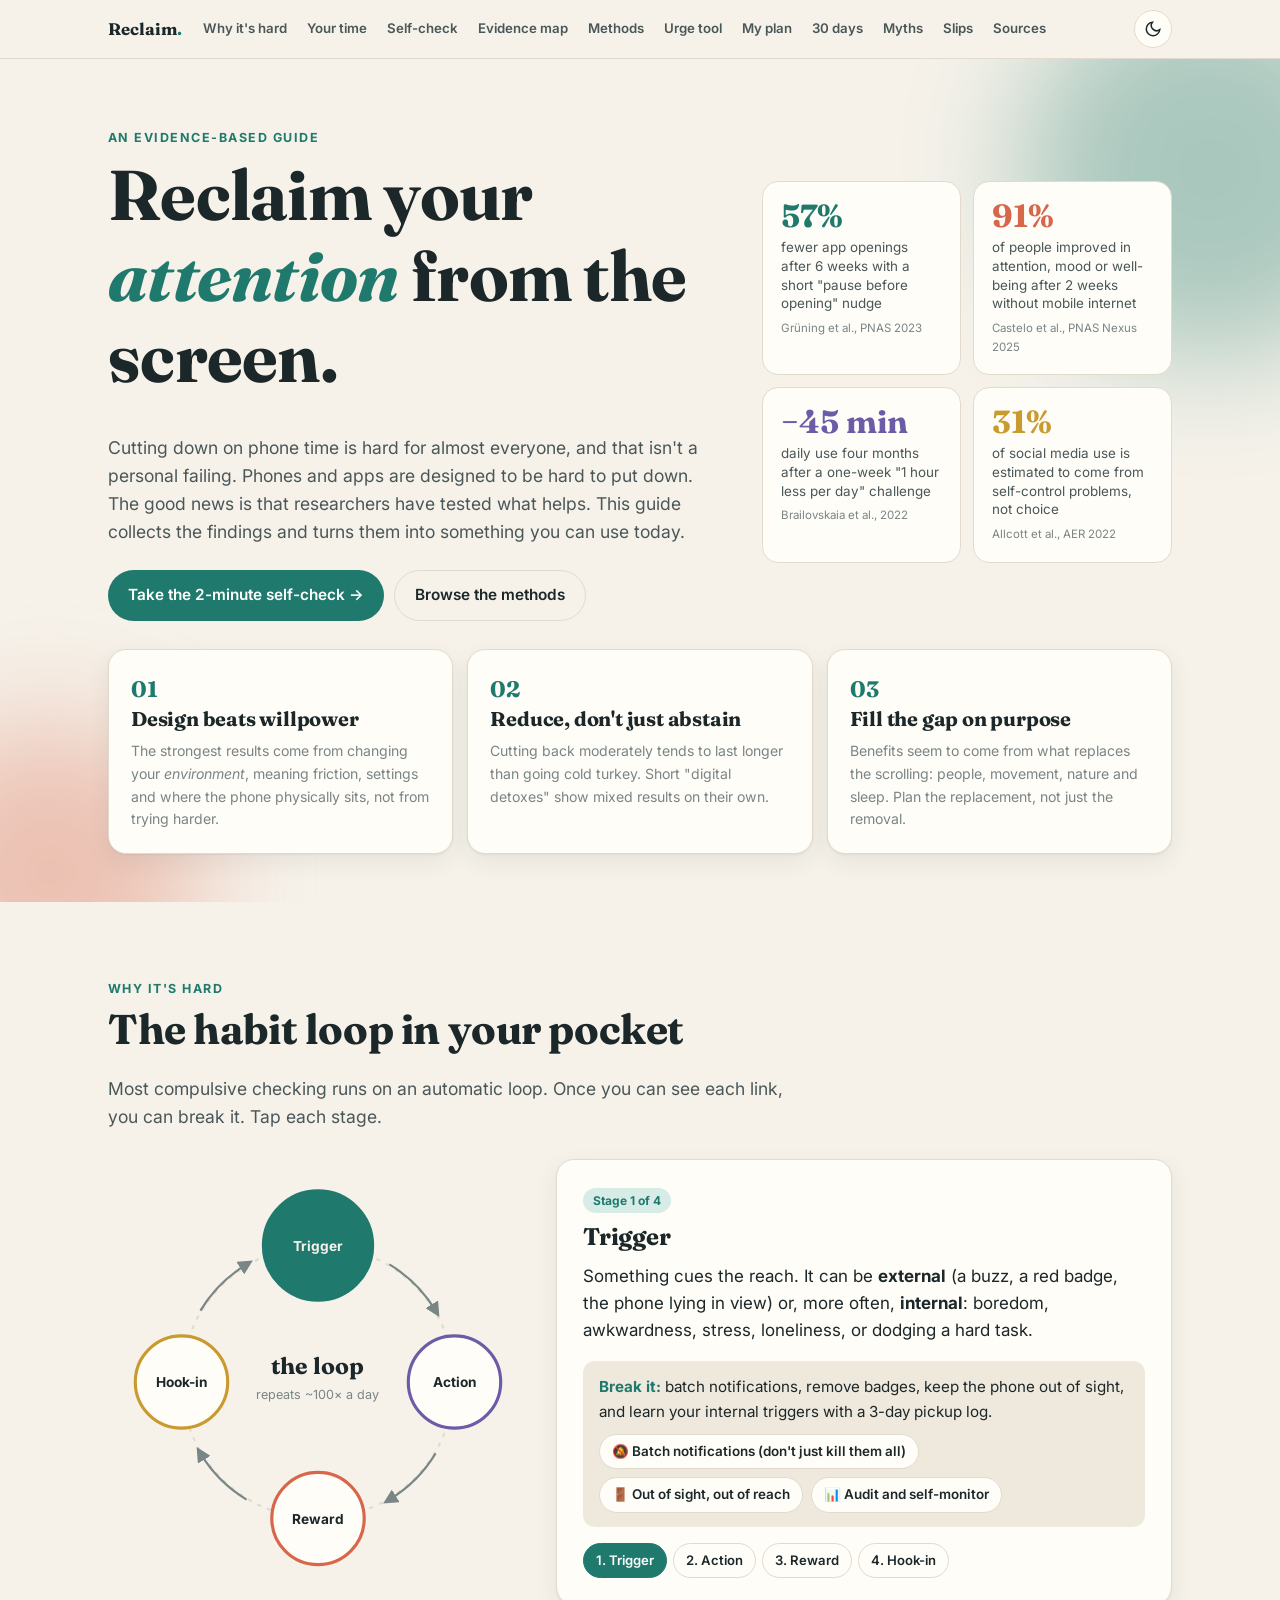
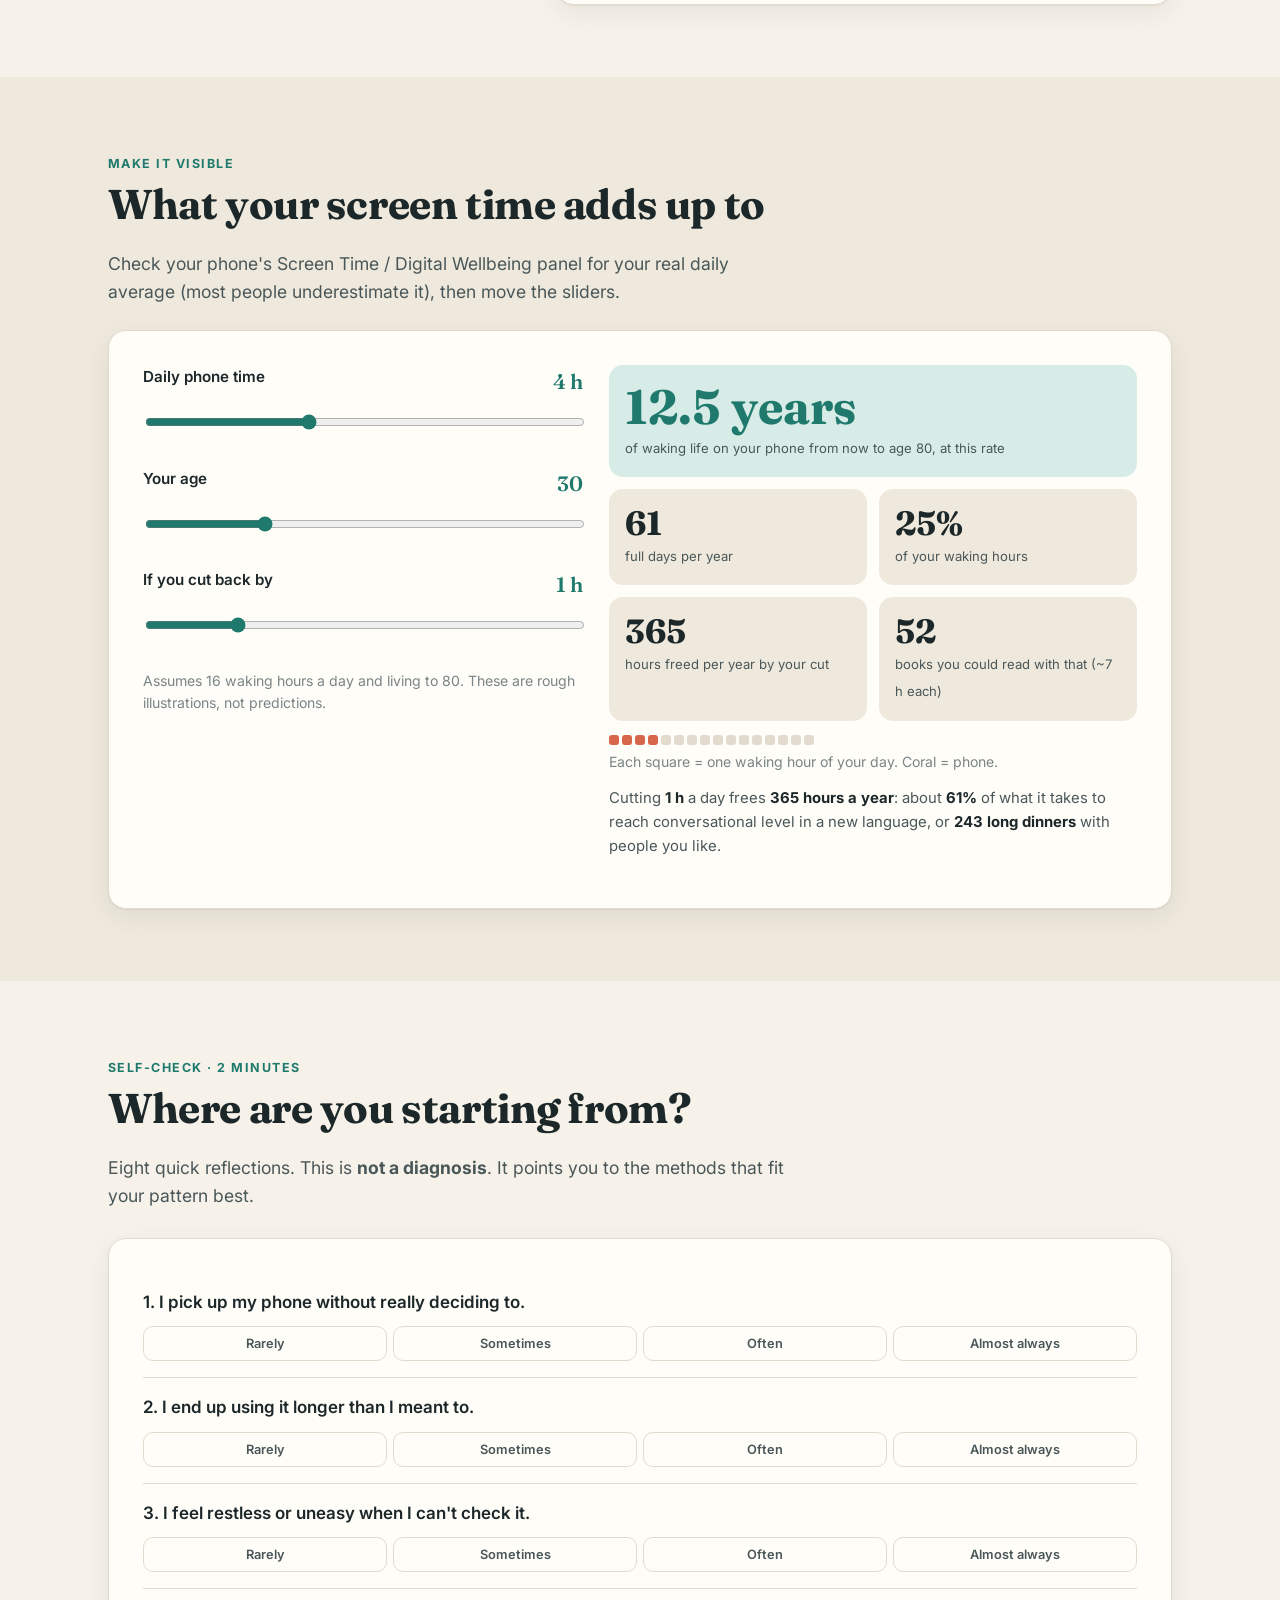
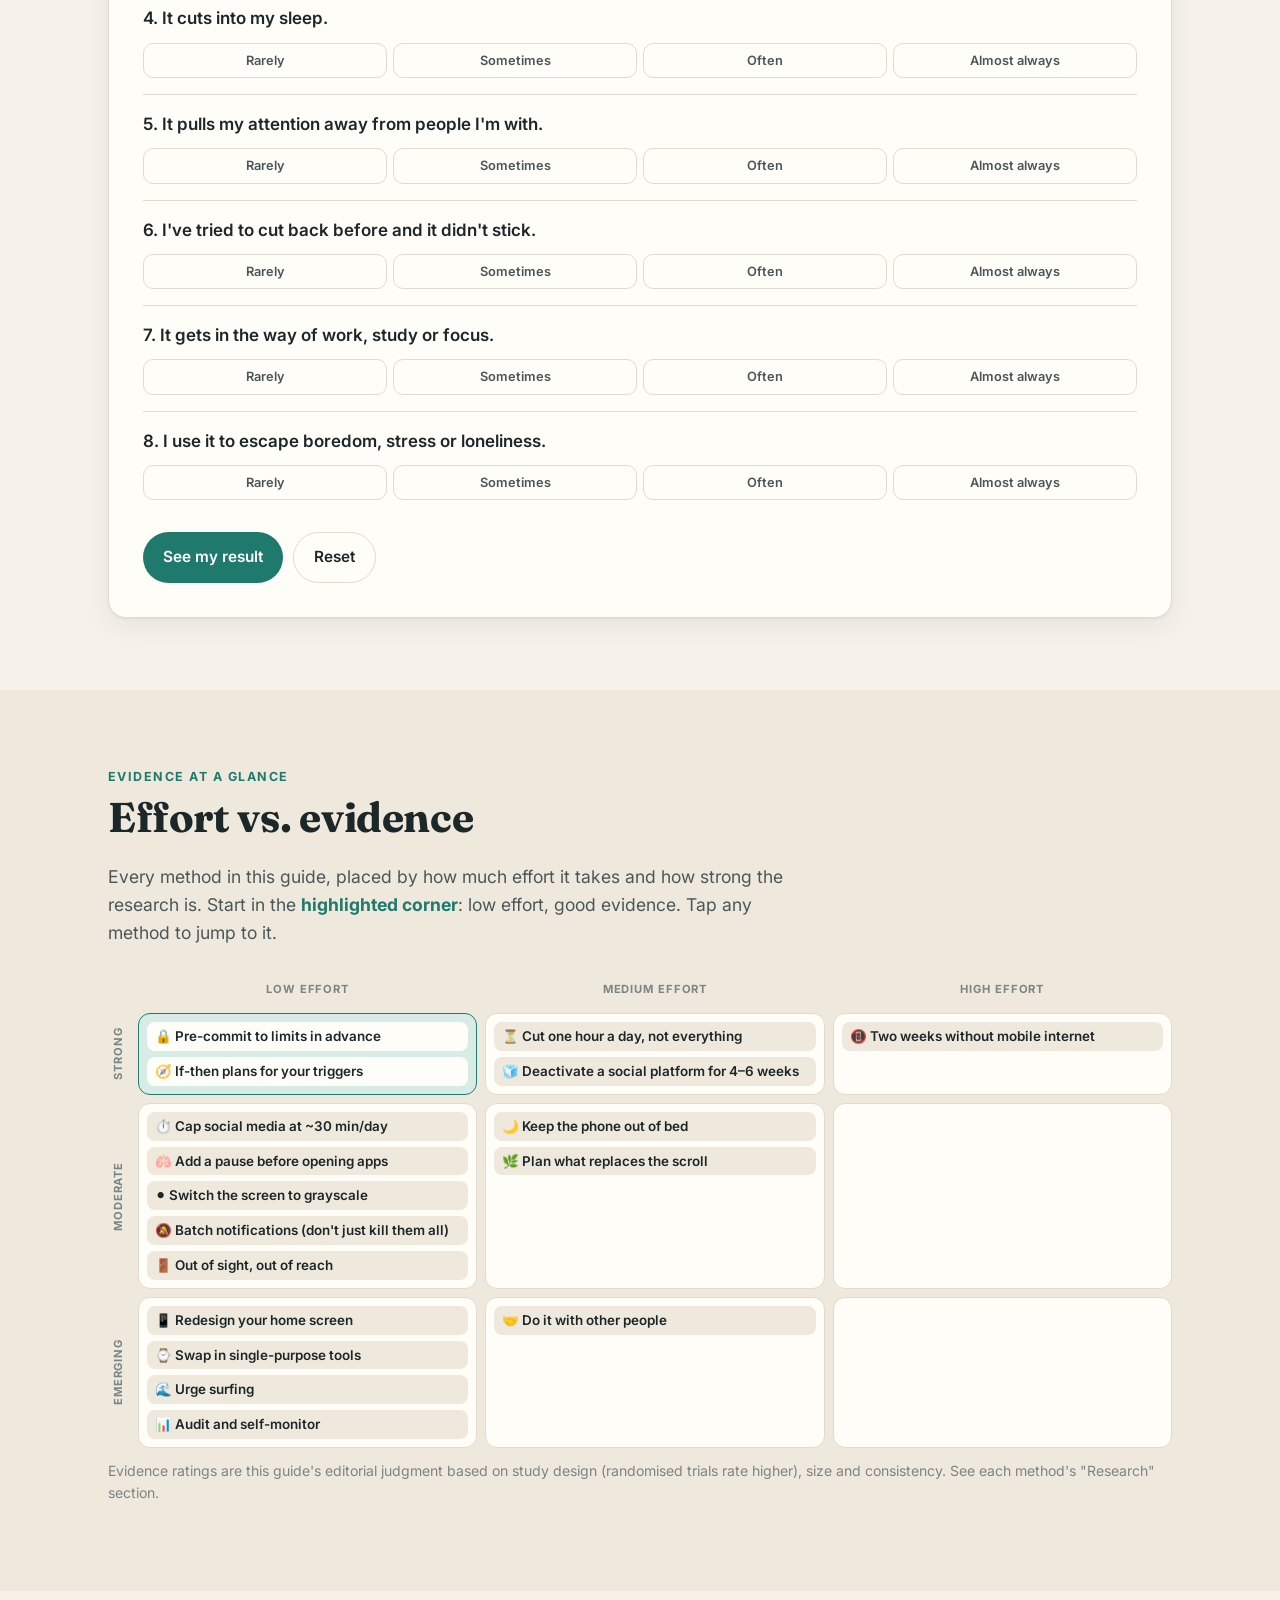
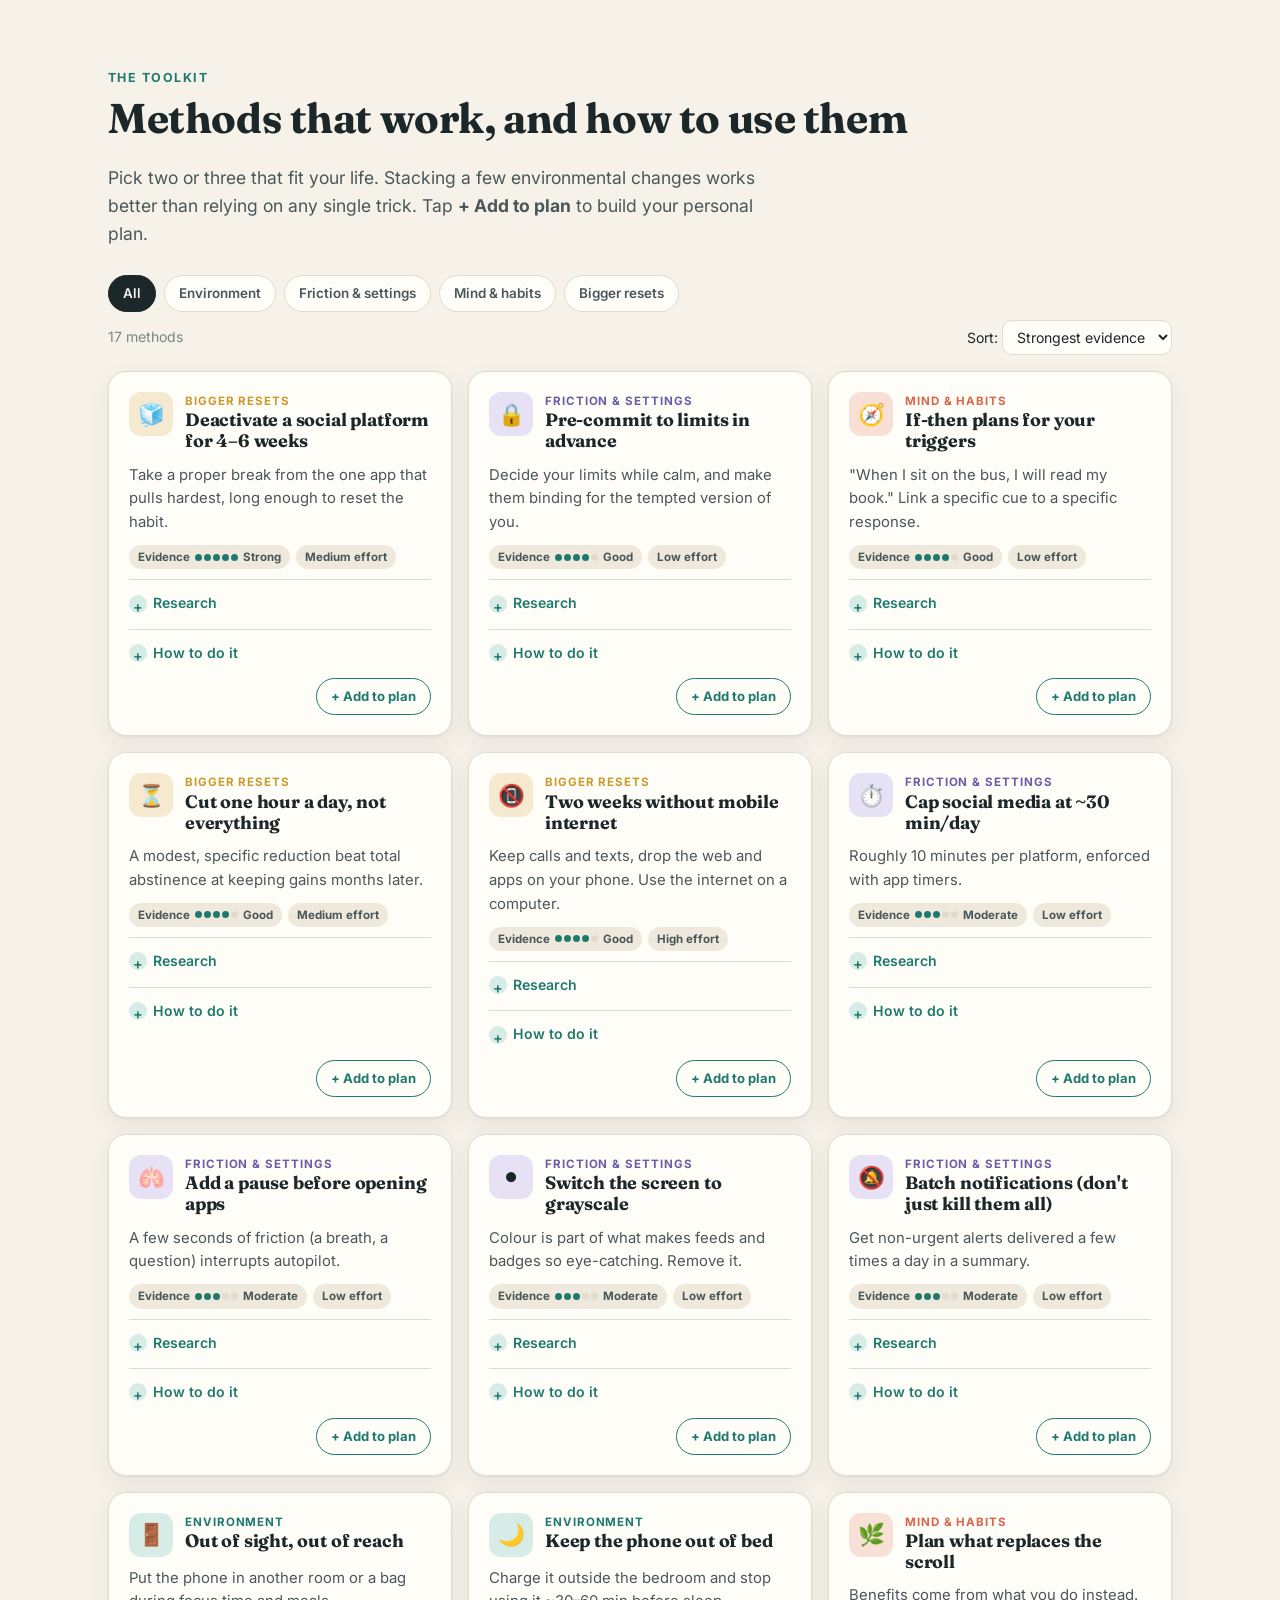
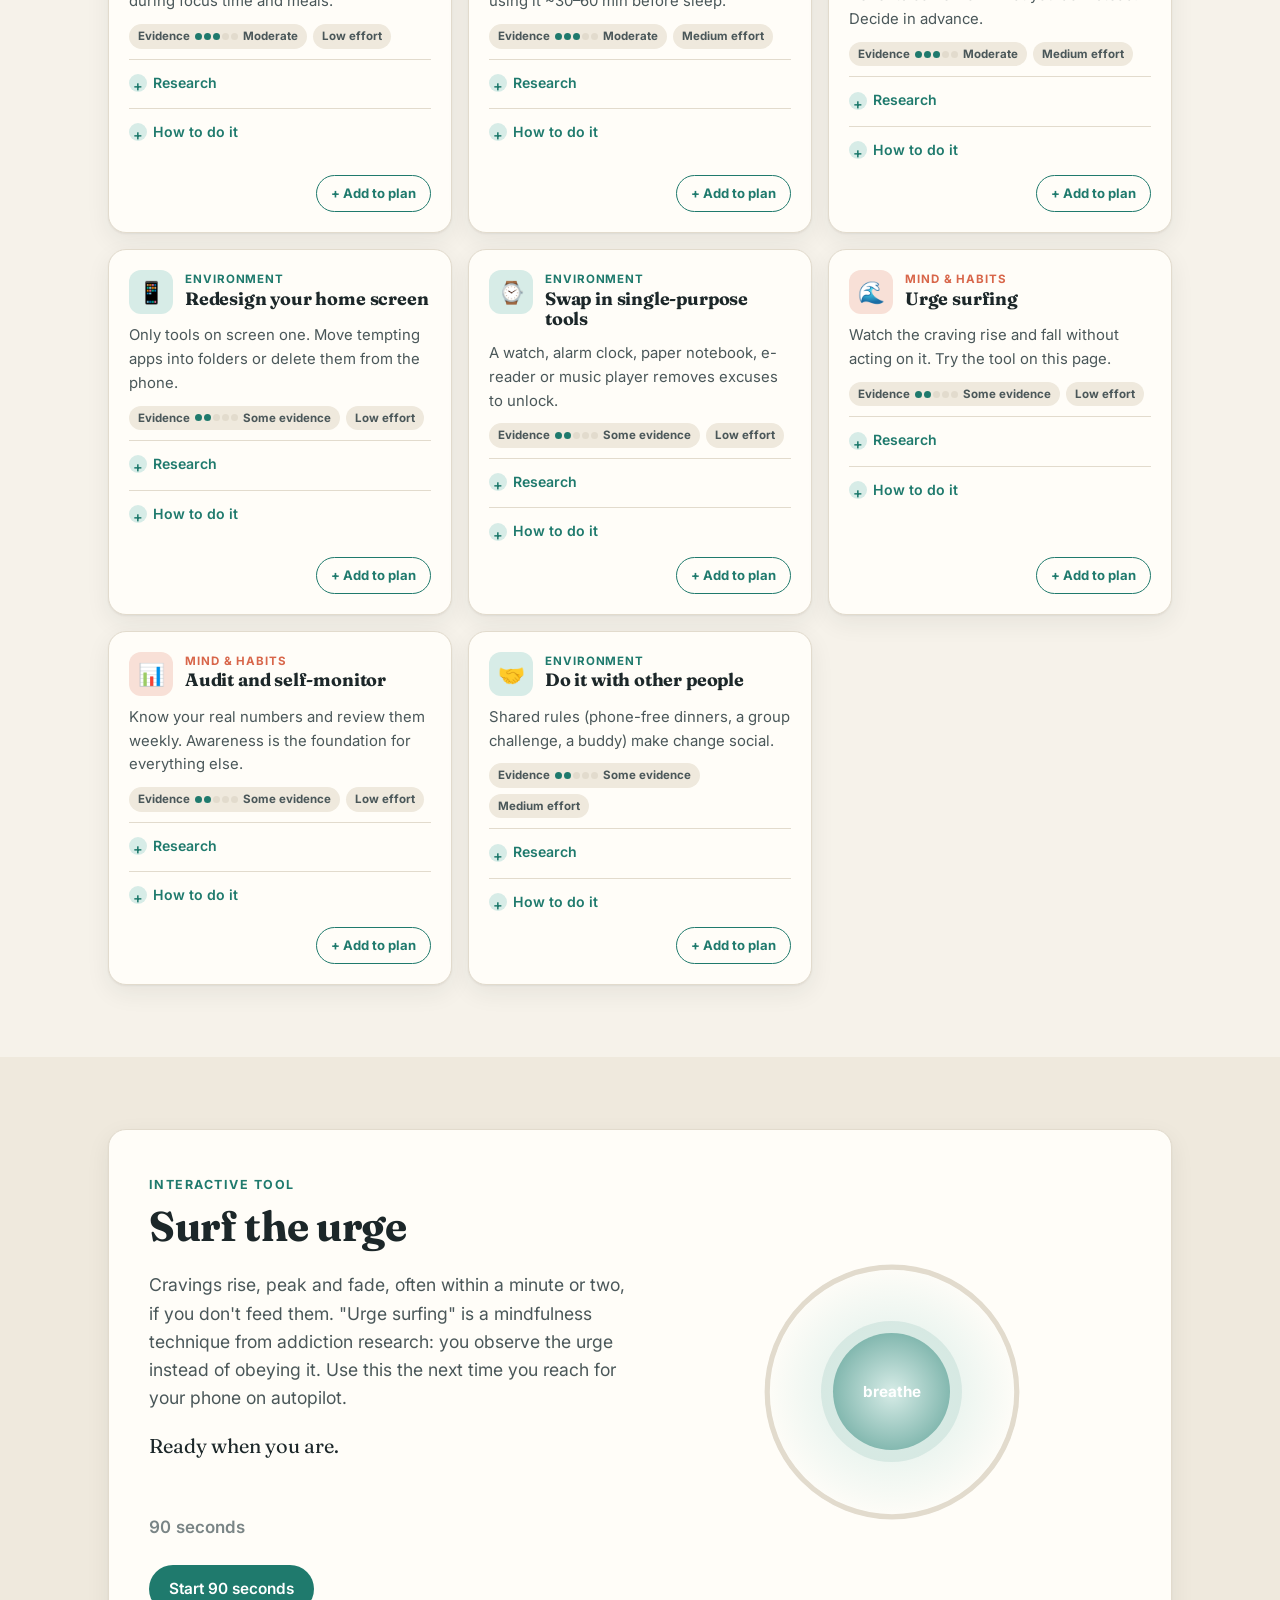
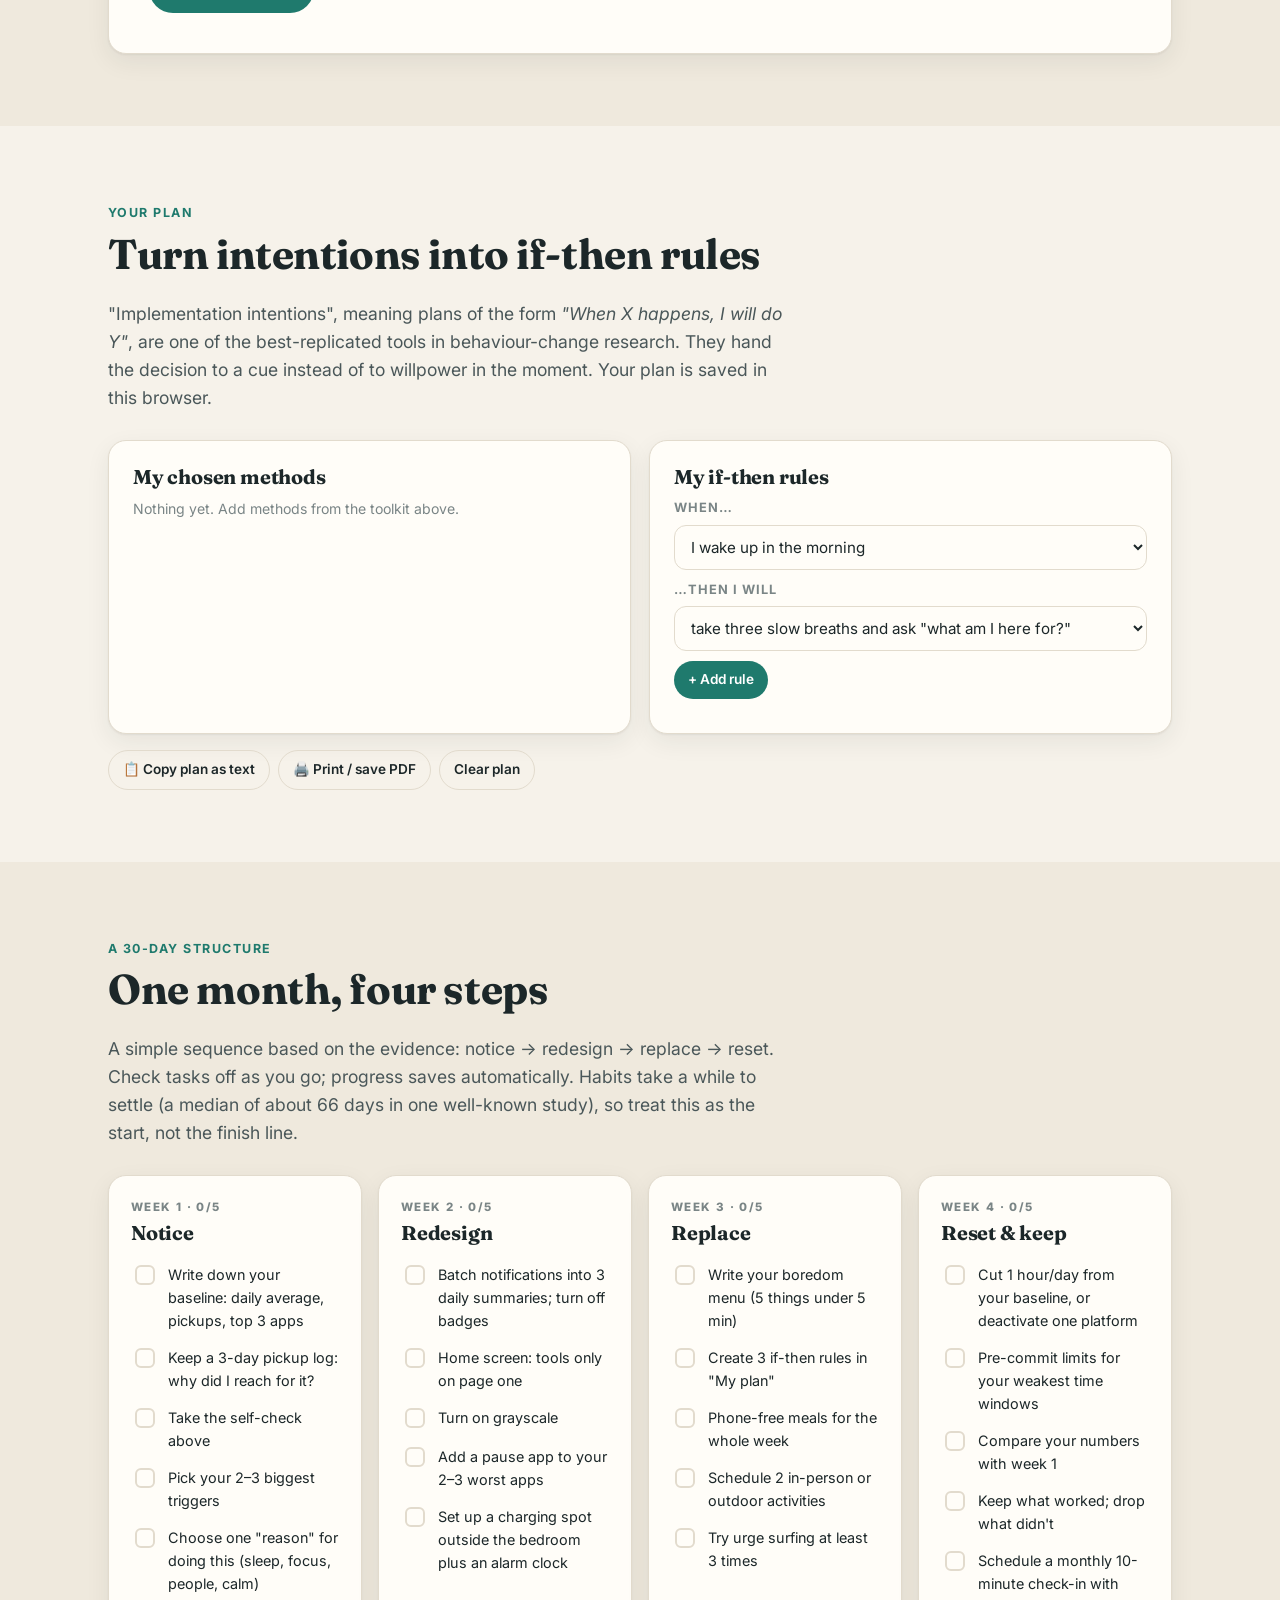
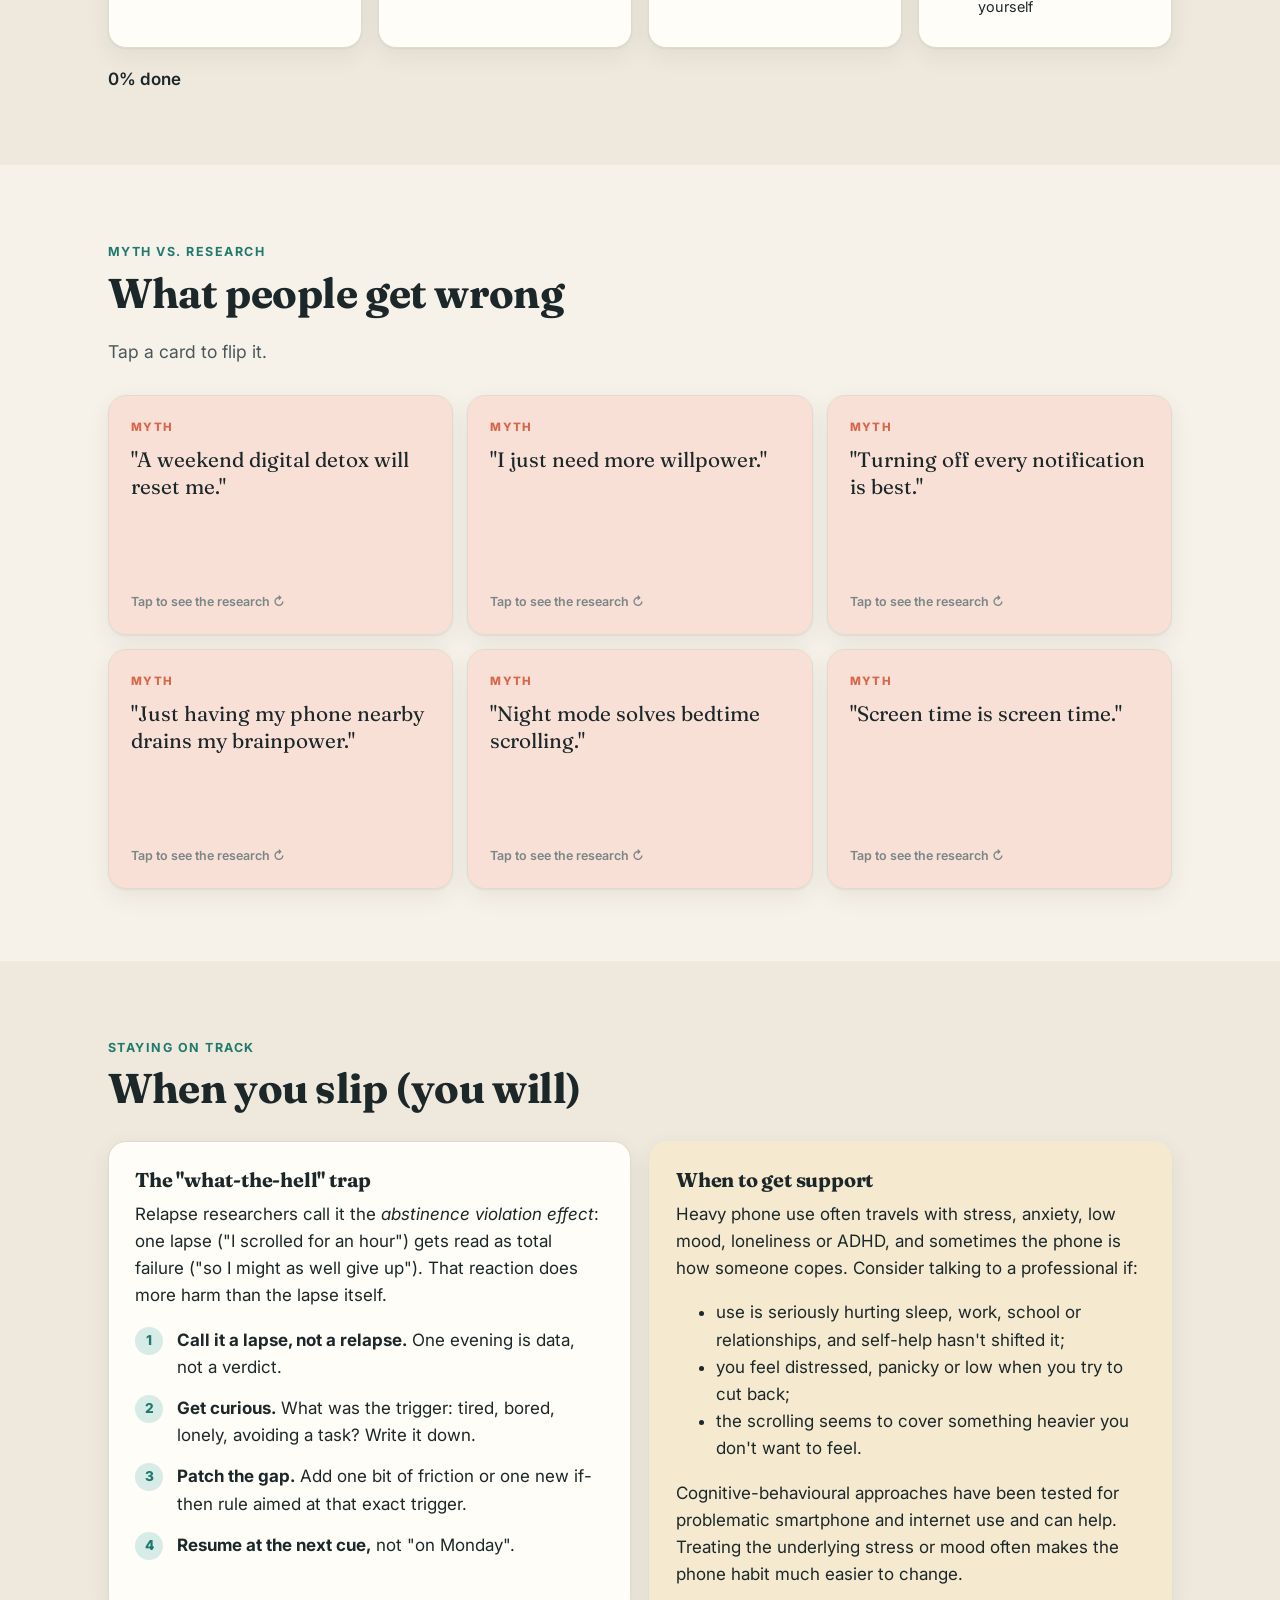
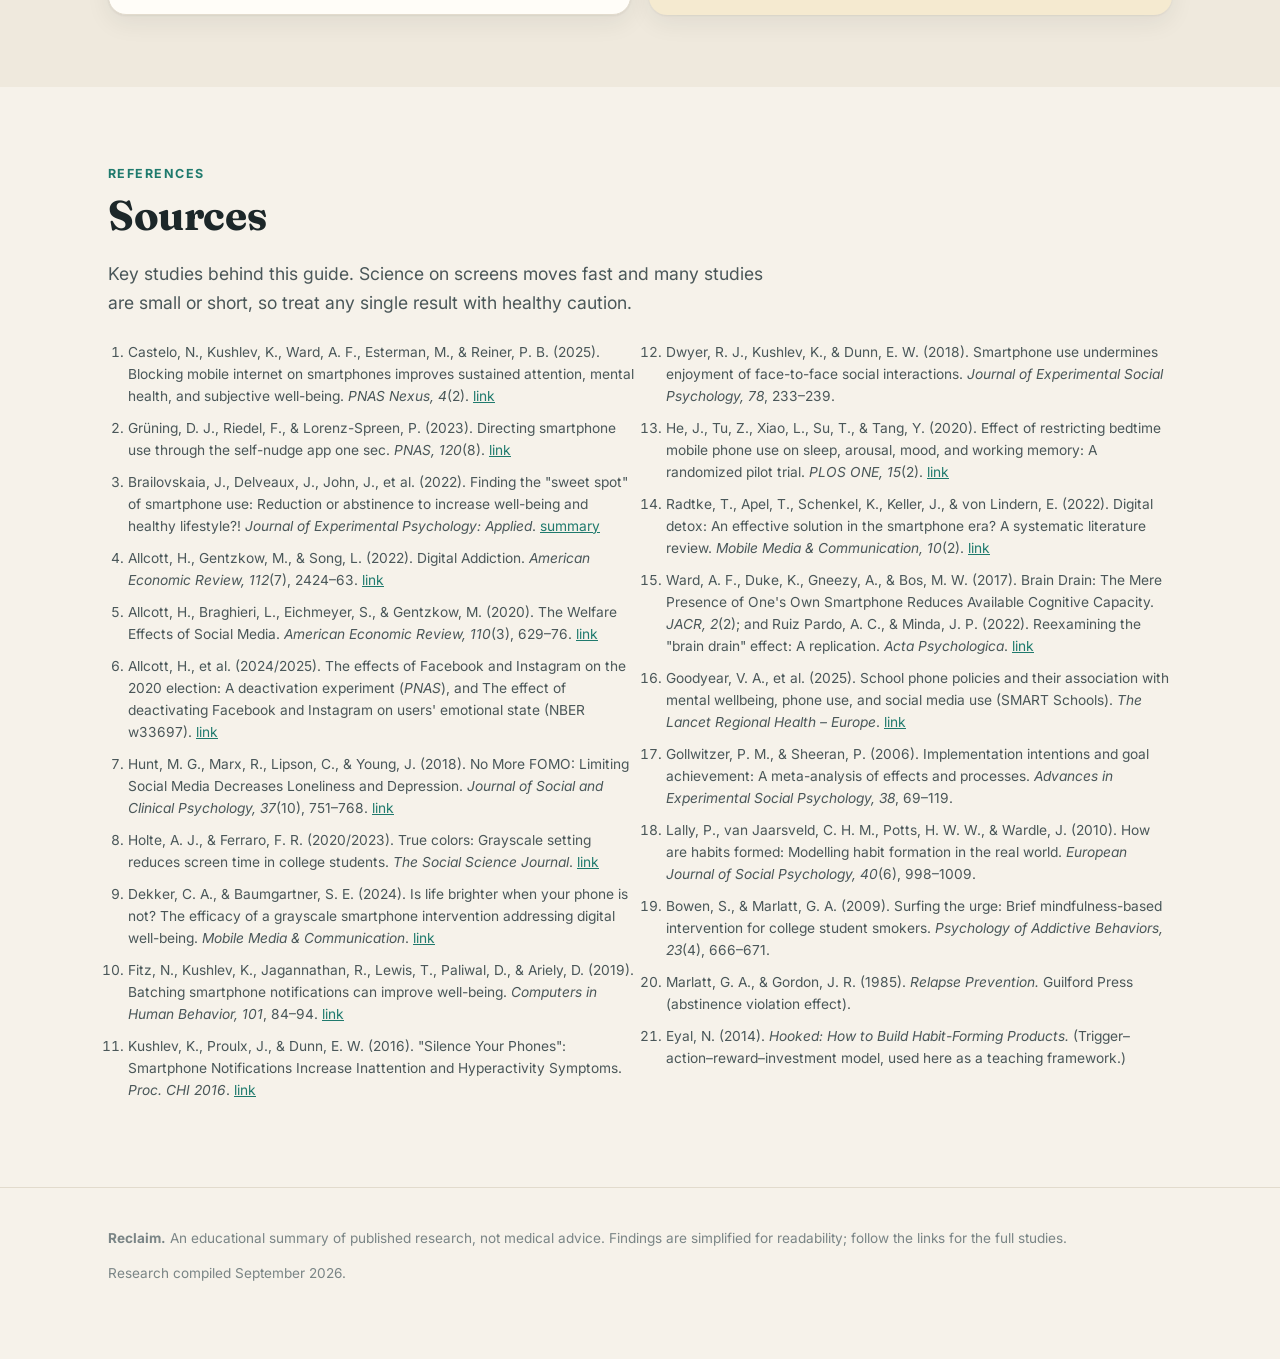
==== screen-time-guide.html @ 7d32fb29 "Add interactive evidence-based guide to reducing screen time Standalone responsive HTML page summari" ====
<!DOCTYPE html>
<html lang="en">
<head>
<meta charset="UTF-8">
<meta name="viewport" content="width=device-width, initial-scale=1.0, viewport-fit=cover">
<title>Reclaim Your Attention</title>
<meta name="description" content="An evidence-based, interactive guide to reducing phone and screen time: what research shows actually works, and how to build your own plan.">
<link rel="preconnect" href="https://fonts.googleapis.com">
<link rel="preconnect" href="https://fonts.gstatic.com" crossorigin>
<link href="https://fonts.googleapis.com/css2?family=Fraunces:opsz,wght@9..144,500;9..144,700&family=Inter:wght@400;500;600;700&display=swap" rel="stylesheet">
<style>
:root{
  --bg:#f6f2ea; --surface:#fffdf8; --surface-2:#efe9dd; --ink:#1c2729; --ink-2:#4a5759; --muted:#7a8586;
  --line:#e2dbcd; --accent:#1f7a6d; --accent-ink:#ffffff; --accent-soft:#d7ece7;
  --coral:#d8664a; --coral-soft:#f8e0d7; --gold:#c99a2e; --gold-soft:#f5ead0; --violet:#6c5ba7; --violet-soft:#e6e1f4;
  --shadow:0 1px 2px rgba(28,39,41,.06),0 8px 24px rgba(28,39,41,.07);
  --radius:18px; --maxw:1120px;
  --serif:"Fraunces",Georgia,"Times New Roman",serif;
  --sans:"Inter",system-ui,-apple-system,"Segoe UI",Roboto,sans-serif;
}
@media (prefers-color-scheme:dark){
  :root:not([data-theme="light"]){
    --bg:#0f1517; --surface:#172023; --surface-2:#1e2a2d; --ink:#e7ecea; --ink-2:#b5c0bf; --muted:#8a9796;
    --line:#2a3639; --accent:#5cc2b1; --accent-ink:#0f1517; --accent-soft:#1d3a36;
    --coral:#f0957c; --coral-soft:#3d2620; --gold:#e3bd62; --gold-soft:#3a3020; --violet:#a597e0; --violet-soft:#2a2540;
    --shadow:0 1px 2px rgba(0,0,0,.3),0 8px 24px rgba(0,0,0,.25);
  }
}
:root[data-theme="dark"]{
  --bg:#0f1517; --surface:#172023; --surface-2:#1e2a2d; --ink:#e7ecea; --ink-2:#b5c0bf; --muted:#8a9796;
  --line:#2a3639; --accent:#5cc2b1; --accent-ink:#0f1517; --accent-soft:#1d3a36;
  --coral:#f0957c; --coral-soft:#3d2620; --gold:#e3bd62; --gold-soft:#3a3020; --violet:#a597e0; --violet-soft:#2a2540;
  --shadow:0 1px 2px rgba(0,0,0,.3),0 8px 24px rgba(0,0,0,.25);
}
*{box-sizing:border-box}
html{scroll-behavior:smooth;scroll-padding-top:72px;-webkit-text-size-adjust:100%}
body{margin:0;background:var(--bg);color:var(--ink);font-family:var(--sans);font-size:17px;line-height:1.6;overflow-x:hidden}
h1,h2,h3{font-family:var(--serif);line-height:1.15;margin:0 0 .5em;letter-spacing:-.01em}
h2{font-size:clamp(1.8rem,4.5vw,2.6rem)}
h3{font-size:1.25rem}
p{margin:0 0 1em}
a{color:var(--accent)}
button{font:inherit;color:inherit;cursor:pointer}
:focus-visible{outline:3px solid var(--accent);outline-offset:2px;border-radius:6px}
.wrap{max-width:var(--maxw);margin:0 auto;padding:0 16px}
@media (min-width:720px){.wrap{padding:0 28px}}
section{padding:72px 0}
.eyebrow{display:inline-block;font-size:.78rem;font-weight:700;letter-spacing:.12em;text-transform:uppercase;color:var(--accent);margin-bottom:.6em}
.lede{font-size:1.1rem;color:var(--ink-2);max-width:62ch}
.card{background:var(--surface);border:1px solid var(--line);border-radius:var(--radius);box-shadow:var(--shadow)}
.muted{color:var(--muted)}
.small{font-size:.88rem}

/* top bar */
.topbar{position:sticky;top:0;z-index:50;background:color-mix(in srgb,var(--bg) 88%,transparent);backdrop-filter:blur(10px);-webkit-backdrop-filter:blur(10px);border-bottom:1px solid var(--line)}
.topbar .wrap{display:flex;align-items:center;gap:12px;height:58px}
.brand{font-family:var(--serif);font-weight:700;font-size:1.05rem;white-space:nowrap;text-decoration:none;color:var(--ink)}
.brand span{color:var(--accent)}
.navlinks{display:flex;gap:2px;overflow-x:auto;scrollbar-width:none;flex:1;min-width:0}
.navlinks.fade-r{mask-image:linear-gradient(90deg,#000 85%,transparent);-webkit-mask-image:linear-gradient(90deg,#000 85%,transparent)}
.navlinks.fade-l{mask-image:linear-gradient(90deg,transparent,#000 15%);-webkit-mask-image:linear-gradient(90deg,transparent,#000 15%)}
.navlinks.fade-l.fade-r{mask-image:linear-gradient(90deg,transparent,#000 12%,#000 88%,transparent);-webkit-mask-image:linear-gradient(90deg,transparent,#000 12%,#000 88%,transparent)}
.navlinks::-webkit-scrollbar{display:none}
.navlinks a{font-size:.83rem;font-weight:600;color:var(--ink-2);text-decoration:none;padding:6px 9px;border-radius:999px;white-space:nowrap}
.navlinks a.active,.navlinks a:hover{background:var(--accent-soft);color:var(--accent)}
.iconbtn{border:1px solid var(--line);background:var(--surface);border-radius:999px;width:38px;height:38px;display:grid;place-items:center;flex:none}
.progress{position:absolute;left:0;bottom:-1px;height:2px;background:var(--accent);width:0}

/* hero */
.hero{padding:64px 0 48px;position:relative;overflow:hidden}
.hero h1{font-size:clamp(2.4rem,7vw,4.4rem);max-width:15ch}
.hero h1 em{font-style:italic;color:var(--accent)}
.hero-grid{display:grid;gap:40px;align-items:center}
@media (min-width:900px){.hero-grid{grid-template-columns:1.2fr .8fr}}
.cta-row{display:flex;flex-wrap:wrap;gap:10px;margin-top:24px}
.btn{display:inline-flex;align-items:center;gap:8px;border:none;border-radius:999px;padding:12px 20px;font-weight:600;text-decoration:none;font-size:.96rem;transition:transform .15s,background .15s}
.btn:active{transform:scale(.97)}
.btn-primary{background:var(--accent);color:var(--accent-ink)}
.btn-ghost{background:transparent;border:1.5px solid var(--line);color:var(--ink)}
.btn-ghost:hover{border-color:var(--accent);color:var(--accent)}
.btn-sm{padding:8px 14px;font-size:.85rem}
.stats{display:grid;grid-template-columns:repeat(2,1fr);gap:12px}
.stat{padding:18px;border-radius:16px;background:var(--surface);border:1px solid var(--line)}
.stat b{display:block;font-family:var(--serif);font-size:2rem;line-height:1;color:var(--accent);margin-bottom:6px}
.stat:nth-child(2) b{color:var(--coral)}
.stat:nth-child(3) b{color:var(--violet)}
.stat:nth-child(4) b{color:var(--gold)}
.stat span{font-size:.84rem;color:var(--ink-2);line-height:1.4;display:block}
.stat cite{font-style:normal;font-size:.72rem;color:var(--muted);display:block;margin-top:6px}
.blob{position:absolute;border-radius:50%;filter:blur(60px);opacity:.35;z-index:-1}

/* key idea strip */
.keyidea{display:grid;gap:14px;margin-top:28px}
@media (min-width:760px){.keyidea{grid-template-columns:repeat(3,1fr)}}
.keyidea .card{padding:22px}
.keyidea .num{font-family:var(--serif);font-size:1.4rem;color:var(--accent);font-weight:700}

/* loop */
.loop-grid{display:grid;gap:28px;align-items:center;margin-top:28px}
@media (min-width:880px){.loop-grid{grid-template-columns:420px 1fr}}
.loop-svg{width:100%;max-width:420px;margin:0 auto;display:block}
.loop-node{cursor:pointer}
.loop-node circle{transition:r .2s, fill .2s}
.loop-node text{font-family:var(--sans);font-weight:700;font-size:13px;pointer-events:none}
.loop-panel{padding:26px}
.loop-panel .tag{display:inline-block;padding:3px 10px;border-radius:999px;font-size:.75rem;font-weight:700;background:var(--accent-soft);color:var(--accent);margin-bottom:10px}
.loop-panel h3{font-size:1.5rem}
.breaker{margin-top:14px;padding:14px 16px;border-radius:12px;background:var(--surface-2);font-size:.95rem}
.breaker b{color:var(--accent)}
.loop-tabs{display:flex;gap:6px;flex-wrap:wrap;margin-top:16px}
.loop-tabs button{border:1px solid var(--line);background:var(--surface);border-radius:999px;padding:6px 12px;font-size:.82rem;font-weight:600}
.loop-tabs button[aria-pressed="true"]{background:var(--accent);color:var(--accent-ink);border-color:var(--accent)}

/* calculator */
.calc{padding:26px;display:grid;gap:26px}
@media (min-width:880px){.calc{grid-template-columns:1fr 1.2fr;padding:34px}}
.field{margin-bottom:22px}
.field label{display:flex;justify-content:space-between;font-weight:600;margin-bottom:8px;font-size:.95rem}
.field label output{font-family:var(--serif);color:var(--accent);font-size:1.3rem}
input[type=range]{width:100%;accent-color:var(--accent);height:28px}
.calc-out{display:grid;grid-template-columns:repeat(2,1fr);gap:12px}
.calc-out div{background:var(--surface-2);border-radius:14px;padding:16px}
.calc-out b{font-family:var(--serif);font-size:clamp(1.5rem,4vw,2.1rem);display:block;line-height:1.1}
.calc-out span{font-size:.82rem;color:var(--ink-2)}
.calc-out .big{grid-column:1/-1;background:var(--accent-soft)}
.calc-out .big b{color:var(--accent);font-size:clamp(2rem,6vw,3rem)}
.lifebar{display:flex;flex-wrap:wrap;gap:3px;margin-top:14px}
.lifebar i{width:10px;height:10px;border-radius:3px;background:var(--line)}
.lifebar i.on{background:var(--coral)}
.instead{margin-top:14px;font-size:.93rem;color:var(--ink-2)}
.instead strong{color:var(--ink)}

/* quiz */
.quiz{padding:24px;margin-top:28px}
@media (min-width:720px){.quiz{padding:34px}}
.q{padding:16px 0;border-bottom:1px solid var(--line)}
.q:last-of-type{border-bottom:none}
.q p{font-weight:600;margin-bottom:10px}
.opts{display:grid;grid-template-columns:repeat(4,1fr);gap:6px}
.opts button{border:1.5px solid var(--line);background:var(--surface);border-radius:10px;padding:9px 4px;font-size:.8rem;font-weight:600;color:var(--ink-2);line-height:1.2}
.opts button[aria-pressed="true"]{background:var(--accent);border-color:var(--accent);color:var(--accent-ink)}
.quiz-result{margin-top:22px;padding:22px;border-radius:14px;background:var(--surface-2);display:none}
.quiz-result.show{display:block;animation:fade .4s}
.meter{height:12px;border-radius:999px;background:linear-gradient(90deg,var(--accent),var(--gold),var(--coral));position:relative;margin:14px 0 6px}
.meter i{position:absolute;top:-5px;width:22px;height:22px;border-radius:50%;background:var(--surface);border:4px solid var(--ink);transform:translateX(-50%);transition:left .6s cubic-bezier(.2,.8,.2,1)}
.recs{display:flex;flex-wrap:wrap;gap:8px;margin-top:10px}
.chip{display:inline-flex;align-items:center;gap:6px;border:1px solid var(--line);background:var(--surface);border-radius:999px;padding:6px 12px;font-size:.84rem;font-weight:600;color:var(--ink);text-decoration:none}
.chip:hover{border-color:var(--accent);color:var(--accent)}

/* matrix */
.matrix{margin-top:28px;display:grid;grid-template-columns:auto repeat(3,1fr);gap:8px;font-size:.85rem}
.matrix .hd{font-weight:700;color:var(--muted);text-transform:uppercase;letter-spacing:.08em;font-size:.7rem;padding:6px 4px;text-align:center}
.matrix .rh{writing-mode:vertical-rl;transform:rotate(180deg);font-weight:700;color:var(--muted);text-transform:uppercase;letter-spacing:.08em;font-size:.7rem;text-align:center;padding:4px 2px}
.matrix .cell{background:var(--surface);border:1px solid var(--line);border-radius:12px;padding:8px;display:flex;flex-direction:column;gap:6px;min-height:80px}
.matrix .cell.sweet{background:var(--accent-soft);border-color:var(--accent)}
.matrix .cell button{border:none;background:var(--surface-2);border-radius:8px;padding:6px 8px;font-size:.78rem;font-weight:600;text-align:left;line-height:1.25}
.matrix .cell.sweet button{background:var(--surface)}
.matrix .cell button:hover{color:var(--accent)}
@media (min-width:720px){.matrix .cell button{font-size:.84rem}}

/* methods */
.filters{display:flex;gap:8px;flex-wrap:wrap;margin:26px 0 8px}
.filters button{border:1.5px solid var(--line);background:var(--surface);border-radius:999px;padding:7px 14px;font-size:.84rem;font-weight:600;color:var(--ink-2)}
.filters button[aria-pressed="true"]{background:var(--ink);border-color:var(--ink);color:var(--bg)}
.sortrow{display:flex;justify-content:space-between;align-items:center;gap:10px;flex-wrap:wrap;margin-bottom:16px}
.sortrow select{font:inherit;font-size:.88rem;padding:7px 10px;border-radius:10px;border:1.5px solid var(--line);background:var(--surface);color:var(--ink)}
.methods{display:grid;gap:16px}
@media (min-width:760px){.methods{grid-template-columns:repeat(2,1fr)}}
@media (min-width:1080px){.methods{grid-template-columns:repeat(3,1fr)}}
.m{padding:20px;display:flex;flex-direction:column;gap:10px;transition:border-color .2s, transform .2s;scroll-margin-top:80px}
.m.flash{animation:flash 1.4s}
.m-top{display:flex;align-items:flex-start;gap:12px}
.m-ico{flex:none;width:44px;height:44px;border-radius:12px;display:grid;place-items:center;font-size:1.35rem;background:var(--surface-2)}
.m h3{font-size:1.12rem;margin:0 0 2px}
.m .cat{font-size:.72rem;font-weight:700;text-transform:uppercase;letter-spacing:.08em}
.m .sum{font-size:.93rem;color:var(--ink-2);margin:0}
.badges{display:flex;gap:6px;flex-wrap:wrap}
.badge{font-size:.72rem;font-weight:700;padding:3px 9px;border-radius:999px;background:var(--surface-2);color:var(--ink-2);display:inline-flex;align-items:center;gap:5px}
.dots{display:inline-flex;gap:2px}
.dots i{width:7px;height:7px;border-radius:50%;background:var(--line)}
.dots i.on{background:var(--accent)}
.m details{border-top:1px solid var(--line);padding-top:8px}
.m summary{cursor:pointer;font-weight:600;font-size:.88rem;color:var(--accent);list-style:none;display:flex;align-items:center;gap:6px;padding:4px 0}
.m summary::-webkit-details-marker{display:none}
.m summary::before{content:"+";display:inline-grid;place-items:center;width:18px;height:18px;border-radius:50%;background:var(--accent-soft);font-size:.9rem}
.m details[open] summary::before{content:"–"}
.m .finding{background:var(--surface-2);border-radius:10px;padding:12px;font-size:.88rem;margin:8px 0}
.m .finding b{display:block;font-size:.72rem;text-transform:uppercase;letter-spacing:.08em;color:var(--muted);margin-bottom:4px}
.m ol{padding-left:20px;margin:6px 0;font-size:.9rem}
.m ol li{margin-bottom:4px}
.m .caveat{font-size:.82rem;color:var(--muted);font-style:italic}
.m-foot{margin-top:auto;display:flex;justify-content:flex-end}
.addbtn{border:1.5px solid var(--accent);color:var(--accent);background:transparent;border-radius:999px;padding:7px 14px;font-size:.82rem;font-weight:700}
.addbtn[aria-pressed="true"]{background:var(--accent);color:var(--accent-ink)}
.empty{padding:30px;text-align:center;color:var(--muted)}

/* urge */
.urge{padding:28px;display:grid;gap:24px;align-items:center;text-align:center}
@media (min-width:820px){.urge{grid-template-columns:1fr 1fr;text-align:left;padding:40px}}
.breath{width:min(260px,70vw);aspect-ratio:1;margin:0 auto;position:relative;display:grid;place-items:center}
.breath .ring{position:absolute;inset:0;border-radius:50%;background:radial-gradient(circle,var(--accent-soft) 0%,transparent 70%)}
.breath .core{width:45%;aspect-ratio:1;border-radius:50%;background:var(--accent);transition:transform 4s ease-in-out;box-shadow:0 0 0 12px color-mix(in srgb,var(--accent) 18%,transparent)}
.breath .label{position:absolute;font-weight:700;color:var(--accent-ink);font-size:.95rem;text-align:center;pointer-events:none}
.breath svg{position:absolute;inset:0;transform:rotate(-90deg)}
.urge-msg{min-height:3.2em;font-family:var(--serif);font-size:1.25rem;transition:opacity .4s}
.urge-time{font-variant-numeric:tabular-nums;color:var(--muted);font-weight:600}
.urge .cta-row{justify-content:center}
@media (min-width:820px){.urge .cta-row{justify-content:flex-start}}

/* plan */
.plan-grid{display:grid;gap:18px;margin-top:28px}
@media (min-width:900px){.plan-grid{grid-template-columns:1fr 1fr}}
.plan-box{padding:24px}
.plan-list{list-style:none;padding:0;margin:10px 0 0}
.plan-list li{display:flex;align-items:center;gap:10px;padding:10px 0;border-bottom:1px solid var(--line);font-size:.93rem}
.plan-list li:last-child{border-bottom:none}
.plan-list li span{flex:1}
.x{border:none;background:var(--surface-2);border-radius:50%;width:28px;height:28px;flex:none;font-size:1rem;line-height:1;color:var(--muted)}
.ifthen{display:grid;gap:10px}
.ifthen label{font-size:.8rem;font-weight:700;text-transform:uppercase;letter-spacing:.08em;color:var(--muted)}
.ifthen select,.ifthen input{width:100%;font:inherit;font-size:.95rem;padding:11px 12px;border-radius:12px;border:1.5px solid var(--line);background:var(--surface);color:var(--ink)}
.ifthen-row{display:grid;gap:6px}
.rule{background:var(--violet-soft);border-radius:12px;padding:12px 14px;font-size:.93rem}
.rule b{color:var(--violet)}
.plan-actions{display:flex;gap:8px;flex-wrap:wrap;margin-top:16px}

/* roadmap */
.weeks{display:grid;gap:16px;margin-top:28px}
@media (min-width:760px){.weeks{grid-template-columns:repeat(2,1fr)}}
@media (min-width:1080px){.weeks{grid-template-columns:repeat(4,1fr)}}
.week{padding:22px;position:relative;overflow:hidden}
.week .wk{font-size:.72rem;font-weight:800;text-transform:uppercase;letter-spacing:.12em;color:var(--muted)}
.week h3{margin:4px 0 12px}
.week .bar{position:absolute;top:0;left:0;height:4px;background:var(--accent);transition:width .4s}
.task{display:flex;gap:10px;align-items:flex-start;padding:7px 0;font-size:.9rem;cursor:pointer}
.task input{appearance:none;-webkit-appearance:none;flex:none;width:20px;height:20px;border-radius:6px;border:2px solid var(--line);margin-top:2px;display:grid;place-items:center;cursor:pointer;background:var(--surface)}
.task input:checked{background:var(--accent);border-color:var(--accent)}
.task input:checked::after{content:"";width:5px;height:10px;border:solid var(--accent-ink);border-width:0 2.5px 2.5px 0;transform:rotate(45deg) translate(-1px,-1px)}
.task input:checked + span{color:var(--muted);text-decoration:line-through}
.overall{display:flex;align-items:center;gap:12px;margin-top:18px;font-weight:600}
.overall .track{flex:1;height:10px;border-radius:999px;background:var(--surface-2);overflow:hidden}
.overall .track i{display:block;height:100%;width:0;background:var(--accent);transition:width .4s}

/* myths */
.myths{display:grid;gap:14px;margin-top:28px}
@media (min-width:760px){.myths{grid-template-columns:repeat(2,1fr)}}
@media (min-width:1080px){.myths{grid-template-columns:repeat(3,1fr)}}
.flip{perspective:1200px;min-height:240px;border:none;background:none;padding:0;text-align:left}
.flip-inner{position:relative;width:100%;height:100%;min-height:240px;transition:transform .6s cubic-bezier(.2,.8,.2,1);transform-style:preserve-3d}
.flip[aria-pressed="true"] .flip-inner{transform:rotateY(180deg)}
.face{position:absolute;inset:0;backface-visibility:hidden;-webkit-backface-visibility:hidden;border-radius:var(--radius);padding:22px;display:flex;flex-direction:column;border:1px solid var(--line);box-shadow:var(--shadow)}
.face.front{background:var(--coral-soft)}
.face.back{background:var(--surface);transform:rotateY(180deg);overflow:auto}
.face .lbl{font-size:.72rem;font-weight:800;letter-spacing:.12em;text-transform:uppercase;margin-bottom:10px}
.face.front .lbl{color:var(--coral)}
.face.back .lbl{color:var(--accent)}
.face.front p{font-family:var(--serif);font-size:1.3rem;line-height:1.3}
.face.back p{font-size:.9rem;color:var(--ink-2)}
.face .hint{margin-top:auto;font-size:.78rem;color:var(--muted);font-weight:600}

/* slips */
.two{display:grid;gap:18px;margin-top:28px}
@media (min-width:860px){.two{grid-template-columns:1fr 1fr}}
.two .card{padding:26px}
.steps{counter-reset:s;list-style:none;padding:0;margin:0}
.steps li{counter-increment:s;position:relative;padding:0 0 14px 42px}
.steps li::before{content:counter(s);position:absolute;left:0;top:0;width:28px;height:28px;border-radius:50%;background:var(--accent-soft);color:var(--accent);font-weight:800;display:grid;place-items:center;font-size:.85rem}
.help{background:var(--gold-soft);border-color:transparent}

/* sources */
.sources{columns:1;column-gap:32px;margin-top:24px;font-size:.86rem;color:var(--ink-2);padding-left:20px}
@media (min-width:860px){.sources{columns:2}}
.sources li{break-inside:avoid;margin-bottom:10px}
footer{padding:40px 0 60px;border-top:1px solid var(--line);font-size:.85rem;color:var(--muted)}

/* floating plan pill */
.pill{position:fixed;right:16px;bottom:calc(16px + env(safe-area-inset-bottom));z-index:60;background:var(--ink);color:var(--bg);border-radius:999px;padding:11px 16px;font-weight:700;font-size:.88rem;text-decoration:none;box-shadow:0 8px 24px rgba(0,0,0,.25);display:none;align-items:center;gap:8px}
.pill.show{display:inline-flex;animation:pop .3s}
.pill b{background:var(--accent);color:var(--accent-ink);border-radius:999px;min-width:22px;height:22px;display:grid;place-items:center;font-size:.78rem}
.toast{position:fixed;left:50%;bottom:80px;transform:translateX(-50%) translateY(20px);background:var(--ink);color:var(--bg);padding:10px 18px;border-radius:999px;font-size:.88rem;font-weight:600;opacity:0;pointer-events:none;transition:.3s;z-index:70;max-width:calc(100vw - 32px);text-align:center}
.toast.show{opacity:1;transform:translateX(-50%) translateY(0)}

.reveal{opacity:0;transform:translateY(18px);transition:opacity .7s ease,transform .7s ease}
.reveal.in{opacity:1;transform:none}
@keyframes fade{from{opacity:0;transform:translateY(8px)}to{opacity:1;transform:none}}
@keyframes pop{from{transform:scale(.8);opacity:0}to{transform:none;opacity:1}}
@keyframes flash{0%,100%{border-color:var(--line)}20%,60%{border-color:var(--accent);box-shadow:0 0 0 4px var(--accent-soft)}}
@media (prefers-reduced-motion:reduce){*{transition:none!important;animation:none!important;scroll-behavior:auto!important}.reveal{opacity:1;transform:none}}
@media print{
  .topbar,.pill,.toast,.hero,#loop,#calc,#check,#map,#methods,#urge,#roadmap,#myths,#slips,footer,.plan-actions,.x,.ifthen{display:none!important}
  body{background:#fff;color:#000}
  #plan{padding:0}
}
</style>
</head>
<body>

<header class="topbar">
  <div class="wrap">
    <a class="brand" href="#top">Reclaim<span>.</span></a>
    <nav class="navlinks" aria-label="Sections">
      <a href="#loop">Why it's hard</a>
      <a href="#calc">Your time</a>
      <a href="#check">Self-check</a>
      <a href="#map">Evidence map</a>
      <a href="#methods">Methods</a>
      <a href="#urge">Urge tool</a>
      <a href="#plan">My plan</a>
      <a href="#roadmap">30 days</a>
      <a href="#myths">Myths</a>
      <a href="#slips">Slips</a>
      <a href="#sources">Sources</a>
    </nav>
    <button class="iconbtn" id="themeBtn" aria-label="Toggle dark mode" title="Toggle theme">
      <svg width="18" height="18" viewBox="0 0 24 24" fill="none" stroke="currentColor" stroke-width="2" stroke-linecap="round"><path d="M21 12.8A9 9 0 1 1 11.2 3a7 7 0 0 0 9.8 9.8z"/></svg>
    </button>
  </div>
  <div class="progress" id="progress"></div>
</header>

<main id="top">
<!-- HERO -->
<section class="hero">
  <div class="blob" style="width:380px;height:380px;background:var(--accent);top:-80px;right:-120px"></div>
  <div class="blob" style="width:300px;height:300px;background:var(--coral);bottom:-120px;left:-100px"></div>
  <div class="wrap hero-grid">
    <div>
      <span class="eyebrow">An evidence-based guide</span>
      <h1>Reclaim your <em>attention</em> from the screen.</h1>
      <p class="lede">Cutting down on phone time is hard for almost everyone, and that isn't a personal failing. Phones and apps are designed to be hard to put down. The good news is that researchers have tested what helps. This guide collects the findings and turns them into something you can use today.</p>
      <div class="cta-row">
        <a class="btn btn-primary" href="#check">Take the 2-minute self-check →</a>
        <a class="btn btn-ghost" href="#methods">Browse the methods</a>
      </div>
    </div>
    <div class="stats">
      <div class="stat reveal"><b>57%</b><span>fewer app openings after 6 weeks with a short "pause before opening" nudge</span><cite>Grüning et al., PNAS 2023</cite></div>
      <div class="stat reveal"><b>91%</b><span>of people improved in attention, mood or well-being after 2 weeks without mobile internet</span><cite>Castelo et al., PNAS Nexus 2025</cite></div>
      <div class="stat reveal"><b>−45 min</b><span>daily use four months after a one-week "1 hour less per day" challenge</span><cite>Brailovskaia et al., 2022</cite></div>
      <div class="stat reveal"><b>31%</b><span>of social media use is estimated to come from self-control problems, not choice</span><cite>Allcott et al., AER 2022</cite></div>
    </div>
  </div>
  <div class="wrap">
    <div class="keyidea">
      <div class="card reveal"><div class="num">01</div><h3>Design beats willpower</h3><p class="small muted" style="margin:0">The strongest results come from changing your <em>environment</em>, meaning friction, settings and where the phone physically sits, not from trying harder.</p></div>
      <div class="card reveal"><div class="num">02</div><h3>Reduce, don't just abstain</h3><p class="small muted" style="margin:0">Cutting back moderately tends to last longer than going cold turkey. Short "digital detoxes" show mixed results on their own.</p></div>
      <div class="card reveal"><div class="num">03</div><h3>Fill the gap on purpose</h3><p class="small muted" style="margin:0">Benefits seem to come from what replaces the scrolling: people, movement, nature and sleep. Plan the replacement, not just the removal.</p></div>
    </div>
  </div>
</section>

<!-- LOOP -->
<section id="loop">
  <div class="wrap">
    <span class="eyebrow">Why it's hard</span>
    <h2>The habit loop in your pocket</h2>
    <p class="lede">Most compulsive checking runs on an automatic loop. Once you can see each link, you can break it. Tap each stage.</p>
    <div class="loop-grid">
      <svg class="loop-svg" viewBox="0 0 400 400" role="group" aria-label="Habit loop diagram">
        <defs>
          <marker id="arr" viewBox="0 0 10 10" refX="5" refY="5" markerWidth="7" markerHeight="7" orient="auto"><path d="M0,0 L10,5 L0,10 z" fill="var(--muted)"/></marker>
        </defs>
        <circle cx="200" cy="200" r="130" fill="none" stroke="var(--line)" stroke-width="2" stroke-dasharray="4 6"/>
        <path d="M268 88 A130 130 0 0 1 312 132" fill="none" stroke="var(--muted)" stroke-width="2" marker-end="url(#arr)"/>
        <path d="M312 268 A130 130 0 0 1 268 312" fill="none" stroke="var(--muted)" stroke-width="2" marker-end="url(#arr)"/>
        <path d="M132 312 A130 130 0 0 1 88 268" fill="none" stroke="var(--muted)" stroke-width="2" marker-end="url(#arr)"/>
        <path d="M88 132 A130 130 0 0 1 132 88" fill="none" stroke="var(--muted)" stroke-width="2" marker-end="url(#arr)"/>
        <text x="200" y="192" text-anchor="middle" font-family="Fraunces, serif" font-size="22" font-weight="700" fill="var(--ink)">the loop</text>
        <text x="200" y="216" text-anchor="middle" font-size="12" fill="var(--muted)" font-family="Inter, sans-serif">repeats ~100× a day</text>
        <g class="loop-node" data-i="0" tabindex="0" role="button" aria-label="Trigger"><circle cx="200" cy="70" r="46"/><text x="200" y="75" text-anchor="middle">Trigger</text></g>
        <g class="loop-node" data-i="1" tabindex="0" role="button" aria-label="Action"><circle cx="330" cy="200" r="46"/><text x="330" y="205" text-anchor="middle">Action</text></g>
        <g class="loop-node" data-i="2" tabindex="0" role="button" aria-label="Reward"><circle cx="200" cy="330" r="46"/><text x="200" y="335" text-anchor="middle">Reward</text></g>
        <g class="loop-node" data-i="3" tabindex="0" role="button" aria-label="Investment"><circle cx="70" cy="200" r="46"/><text x="70" y="205" text-anchor="middle">Hook-in</text></g>
      </svg>
      <div class="card loop-panel" aria-live="polite">
        <span class="tag" id="loopTag">Stage 1 of 4</span>
        <h3 id="loopTitle"></h3>
        <p id="loopText"></p>
        <div class="breaker" id="loopBreak"></div>
        <div class="loop-tabs" id="loopTabs"></div>
      </div>
    </div>
  </div>
</section>

<!-- CALCULATOR -->
<section id="calc" style="background:var(--surface-2)">
  <div class="wrap">
    <span class="eyebrow">Make it visible</span>
    <h2>What your screen time adds up to</h2>
    <p class="lede">Check your phone's Screen Time / Digital Wellbeing panel for your real daily average (most people underestimate it), then move the sliders.</p>
    <div class="card calc" style="margin-top:24px">
      <div>
        <div class="field"><label for="hrs">Daily phone time <output id="hrsOut">4 h</output></label><input type="range" id="hrs" min="0.5" max="10" step="0.25" value="4"></div>
        <div class="field"><label for="age">Your age <output id="ageOut">30</output></label><input type="range" id="age" min="12" max="80" step="1" value="30"></div>
        <div class="field"><label for="cut">If you cut back by <output id="cutOut">1 h</output></label><input type="range" id="cut" min="0.25" max="4" step="0.25" value="1"></div>
        <p class="small muted">Assumes 16 waking hours a day and living to 80. These are rough illustrations, not predictions.</p>
      </div>
      <div>
        <div class="calc-out">
          <div class="big"><b id="oYears">–</b><span>of waking life on your phone from now to age 80, at this rate</span></div>
          <div><b id="oYear">–</b><span>full days per year</span></div>
          <div><b id="oPct">–</b><span>of your waking hours</span></div>
          <div><b id="oSaved">–</b><span>hours freed per year by your cut</span></div>
          <div><b id="oBooks">–</b><span>books you could read with that (~7 h each)</span></div>
        </div>
        <div class="lifebar" id="lifebar" aria-hidden="true"></div>
        <p class="small muted" style="margin-top:6px">Each square = one waking hour of your day. Coral = phone.</p>
        <p class="instead" id="instead"></p>
      </div>
    </div>
  </div>
</section>

<!-- SELF CHECK -->
<section id="check">
  <div class="wrap">
    <span class="eyebrow">Self-check · 2 minutes</span>
    <h2>Where are you starting from?</h2>
    <p class="lede">Eight quick reflections. This is <strong>not a diagnosis</strong>. It points you to the methods that fit your pattern best.</p>
    <div class="card quiz">
      <div id="quizQs"></div>
      <div style="display:flex;gap:10px;flex-wrap:wrap;margin-top:16px">
        <button class="btn btn-primary" id="quizGo">See my result</button>
        <button class="btn btn-ghost" id="quizReset">Reset</button>
      </div>
      <div class="quiz-result" id="quizResult" aria-live="polite"></div>
    </div>
  </div>
</section>

<!-- MAP -->
<section id="map" style="background:var(--surface-2)">
  <div class="wrap">
    <span class="eyebrow">Evidence at a glance</span>
    <h2>Effort vs. evidence</h2>
    <p class="lede">Every method in this guide, placed by how much effort it takes and how strong the research is. Start in the <strong style="color:var(--accent)">highlighted corner</strong>: low effort, good evidence. Tap any method to jump to it.</p>
    <div class="matrix" id="matrix"></div>
    <p class="small muted" style="margin-top:12px">Evidence ratings are this guide's editorial judgment based on study design (randomised trials rate higher), size and consistency. See each method's "Research" section.</p>
  </div>
</section>

<!-- METHODS -->
<section id="methods">
  <div class="wrap">
    <span class="eyebrow">The toolkit</span>
    <h2>Methods that work, and how to use them</h2>
    <p class="lede">Pick two or three that fit your life. Stacking a few environmental changes works better than relying on any single trick. Tap <strong>+ Add to plan</strong> to build your personal plan.</p>
    <div class="filters" id="filters" role="group" aria-label="Filter by category"></div>
    <div class="sortrow">
      <span class="small muted" id="count"></span>
      <label class="small">Sort: <select id="sort"><option value="evidence">Strongest evidence</option><option value="effort">Lowest effort</option><option value="az">A–Z</option></select></label>
    </div>
    <div class="methods" id="methodList"></div>
  </div>
</section>

<!-- URGE -->
<section id="urge" style="background:var(--surface-2)">
  <div class="wrap">
    <div class="card urge">
      <div>
        <span class="eyebrow">Interactive tool</span>
        <h2>Surf the urge</h2>
        <p class="lede">Cravings rise, peak and fade, often within a minute or two, if you don't feed them. "Urge surfing" is a mindfulness technique from addiction research: you observe the urge instead of obeying it. Use this the next time you reach for your phone on autopilot.</p>
        <p class="urge-msg" id="urgeMsg">Ready when you are.</p>
        <p class="urge-time" id="urgeTime">90 seconds</p>
        <div class="cta-row">
          <button class="btn btn-primary" id="urgeBtn">Start 90 seconds</button>
        </div>
      </div>
      <div class="breath">
        <div class="ring"></div>
        <svg viewBox="0 0 100 100"><circle cx="50" cy="50" r="48" fill="none" stroke="var(--line)" stroke-width="2"/><circle id="urgeArc" cx="50" cy="50" r="48" fill="none" stroke="var(--accent)" stroke-width="2.5" stroke-linecap="round" stroke-dasharray="301.6" stroke-dashoffset="301.6"/></svg>
        <div class="core" id="core"></div>
        <div class="label" id="breathLabel">breathe</div>
      </div>
    </div>
  </div>
</section>

<!-- PLAN -->
<section id="plan">
  <div class="wrap">
    <span class="eyebrow">Your plan</span>
    <h2>Turn intentions into if-then rules</h2>
    <p class="lede">"Implementation intentions", meaning plans of the form <em>"When X happens, I will do Y"</em>, are one of the best-replicated tools in behaviour-change research. They hand the decision to a cue instead of to willpower in the moment. Your plan is saved in this browser.</p>
    <div class="plan-grid">
      <div class="card plan-box">
        <h3>My chosen methods</h3>
        <p class="small muted" id="planEmpty">Nothing yet. Add methods from the toolkit above.</p>
        <ul class="plan-list" id="planMethods"></ul>
      </div>
      <div class="card plan-box">
        <h3>My if-then rules</h3>
        <div class="ifthen">
          <div class="ifthen-row"><label for="ifSel">When…</label>
            <select id="ifSel"></select>
            <input id="ifCustom" placeholder="Describe your own trigger…" style="display:none">
          </div>
          <div class="ifthen-row"><label for="thenSel">…then I will</label>
            <select id="thenSel"></select>
            <input id="thenCustom" placeholder="Describe what you'll do instead…" style="display:none">
          </div>
          <button class="btn btn-primary btn-sm" id="addRule" style="justify-self:start">+ Add rule</button>
        </div>
        <ul class="plan-list" id="rules"></ul>
      </div>
    </div>
    <div class="plan-actions">
      <button class="btn btn-ghost btn-sm" id="copyPlan">📋 Copy plan as text</button>
      <button class="btn btn-ghost btn-sm" id="printPlan">🖨️ Print / save PDF</button>
      <button class="btn btn-ghost btn-sm" id="clearPlan">Clear plan</button>
    </div>
  </div>
</section>

<!-- ROADMAP -->
<section id="roadmap" style="background:var(--surface-2)">
  <div class="wrap">
    <span class="eyebrow">A 30-day structure</span>
    <h2>One month, four steps</h2>
    <p class="lede">A simple sequence based on the evidence: notice → redesign → replace → reset. Check tasks off as you go; progress saves automatically. Habits take a while to settle (a median of about 66 days in one well-known study), so treat this as the start, not the finish line.</p>
    <div class="weeks" id="weeks"></div>
    <div class="overall"><span id="overallTxt">0%</span><div class="track"><i id="overallBar"></i></div></div>
  </div>
</section>

<!-- MYTHS -->
<section id="myths">
  <div class="wrap">
    <span class="eyebrow">Myth vs. research</span>
    <h2>What people get wrong</h2>
    <p class="lede">Tap a card to flip it.</p>
    <div class="myths" id="mythList"></div>
  </div>
</section>

<!-- SLIPS -->
<section id="slips" style="background:var(--surface-2)">
  <div class="wrap">
    <span class="eyebrow">Staying on track</span>
    <h2>When you slip (you will)</h2>
    <div class="two">
      <div class="card">
        <h3>The "what-the-hell" trap</h3>
        <p>Relapse researchers call it the <em>abstinence violation effect</em>: one lapse ("I scrolled for an hour") gets read as total failure ("so I might as well give up"). That reaction does more harm than the lapse itself.</p>
        <ol class="steps">
          <li><strong>Call it a lapse, not a relapse.</strong> One evening is data, not a verdict.</li>
          <li><strong>Get curious.</strong> What was the trigger: tired, bored, lonely, avoiding a task? Write it down.</li>
          <li><strong>Patch the gap.</strong> Add one bit of friction or one new if-then rule aimed at that exact trigger.</li>
          <li><strong>Resume at the next cue,</strong> not "on Monday".</li>
        </ol>
      </div>
      <div class="card help">
        <h3>When to get support</h3>
        <p>Heavy phone use often travels with stress, anxiety, low mood, loneliness or ADHD, and sometimes the phone is how someone copes. Consider talking to a professional if:</p>
        <ul>
          <li>use is seriously hurting sleep, work, school or relationships, and self-help hasn't shifted it;</li>
          <li>you feel distressed, panicky or low when you try to cut back;</li>
          <li>the scrolling seems to cover something heavier you don't want to feel.</li>
        </ul>
        <p style="margin:0">Cognitive-behavioural approaches have been tested for problematic smartphone and internet use and can help. Treating the underlying stress or mood often makes the phone habit much easier to change.</p>
      </div>
    </div>
  </div>
</section>

<!-- SOURCES -->
<section id="sources">
  <div class="wrap">
    <span class="eyebrow">References</span>
    <h2>Sources</h2>
    <p class="lede">Key studies behind this guide. Science on screens moves fast and many studies are small or short, so treat any single result with healthy caution.</p>
    <ol class="sources">
      <li>Castelo, N., Kushlev, K., Ward, A. F., Esterman, M., &amp; Reiner, P. B. (2025). Blocking mobile internet on smartphones improves sustained attention, mental health, and subjective well-being. <em>PNAS Nexus, 4</em>(2). <a href="https://academic.oup.com/pnasnexus/article/4/2/pgaf017/8016017" target="_blank" rel="noopener">link</a></li>
      <li>Grüning, D. J., Riedel, F., &amp; Lorenz-Spreen, P. (2023). Directing smartphone use through the self-nudge app one sec. <em>PNAS, 120</em>(8). <a href="https://www.pnas.org/doi/10.1073/pnas.2213114120" target="_blank" rel="noopener">link</a></li>
      <li>Brailovskaia, J., Delveaux, J., John, J., et al. (2022). Finding the "sweet spot" of smartphone use: Reduction or abstinence to increase well-being and healthy lifestyle?! <em>Journal of Experimental Psychology: Applied</em>. <a href="https://www.sciencedaily.com/releases/2022/04/220420133554.htm" target="_blank" rel="noopener">summary</a></li>
      <li>Allcott, H., Gentzkow, M., &amp; Song, L. (2022). Digital Addiction. <em>American Economic Review, 112</em>(7), 2424–63. <a href="https://www.aeaweb.org/articles?id=10.1257%2Faer.20210867" target="_blank" rel="noopener">link</a></li>
      <li>Allcott, H., Braghieri, L., Eichmeyer, S., &amp; Gentzkow, M. (2020). The Welfare Effects of Social Media. <em>American Economic Review, 110</em>(3), 629–76. <a href="https://www.aeaweb.org/articles?id=10.1257%2Faer.20190658" target="_blank" rel="noopener">link</a></li>
      <li>Allcott, H., et al. (2024/2025). The effects of Facebook and Instagram on the 2020 election: A deactivation experiment (<em>PNAS</em>), and The effect of deactivating Facebook and Instagram on users' emotional state (NBER w33697). <a href="https://www.pnas.org/doi/10.1073/pnas.2321584121" target="_blank" rel="noopener">link</a></li>
      <li>Hunt, M. G., Marx, R., Lipson, C., &amp; Young, J. (2018). No More FOMO: Limiting Social Media Decreases Loneliness and Depression. <em>Journal of Social and Clinical Psychology, 37</em>(10), 751–768. <a href="https://guilfordjournals.com/doi/10.1521/jscp.2018.37.10.751" target="_blank" rel="noopener">link</a></li>
      <li>Holte, A. J., &amp; Ferraro, F. R. (2020/2023). True colors: Grayscale setting reduces screen time in college students. <em>The Social Science Journal</em>. <a href="https://www.tandfonline.com/doi/abs/10.1080/03623319.2020.1737461" target="_blank" rel="noopener">link</a></li>
      <li>Dekker, C. A., &amp; Baumgartner, S. E. (2024). Is life brighter when your phone is not? The efficacy of a grayscale smartphone intervention addressing digital well-being. <em>Mobile Media &amp; Communication</em>. <a href="https://journals.sagepub.com/doi/10.1177/20501579231212062" target="_blank" rel="noopener">link</a></li>
      <li>Fitz, N., Kushlev, K., Jagannathan, R., Lewis, T., Paliwal, D., &amp; Ariely, D. (2019). Batching smartphone notifications can improve well-being. <em>Computers in Human Behavior, 101</em>, 84–94. <a href="https://www.sciencedirect.com/science/article/abs/pii/S0747563219302596" target="_blank" rel="noopener">link</a></li>
      <li>Kushlev, K., Proulx, J., &amp; Dunn, E. W. (2016). "Silence Your Phones": Smartphone Notifications Increase Inattention and Hyperactivity Symptoms. <em>Proc. CHI 2016</em>. <a href="https://dl.acm.org/doi/10.1145/2858036.2858359" target="_blank" rel="noopener">link</a></li>
      <li>Dwyer, R. J., Kushlev, K., &amp; Dunn, E. W. (2018). Smartphone use undermines enjoyment of face-to-face social interactions. <em>Journal of Experimental Social Psychology, 78</em>, 233–239.</li>
      <li>He, J., Tu, Z., Xiao, L., Su, T., &amp; Tang, Y. (2020). Effect of restricting bedtime mobile phone use on sleep, arousal, mood, and working memory: A randomized pilot trial. <em>PLOS ONE, 15</em>(2). <a href="https://journals.plos.org/plosone/article?id=10.1371%2Fjournal.pone.0228756" target="_blank" rel="noopener">link</a></li>
      <li>Radtke, T., Apel, T., Schenkel, K., Keller, J., &amp; von Lindern, E. (2022). Digital detox: An effective solution in the smartphone era? A systematic literature review. <em>Mobile Media &amp; Communication, 10</em>(2). <a href="https://journals.sagepub.com/doi/10.1177/20501579211028647" target="_blank" rel="noopener">link</a></li>
      <li>Ward, A. F., Duke, K., Gneezy, A., &amp; Bos, M. W. (2017). Brain Drain: The Mere Presence of One's Own Smartphone Reduces Available Cognitive Capacity. <em>JACR, 2</em>(2); and Ruiz Pardo, A. C., &amp; Minda, J. P. (2022). Reexamining the "brain drain" effect: A replication. <em>Acta Psychologica</em>. <a href="https://pubmed.ncbi.nlm.nih.gov/36007374/" target="_blank" rel="noopener">link</a></li>
      <li>Goodyear, V. A., et al. (2025). School phone policies and their association with mental wellbeing, phone use, and social media use (SMART Schools). <em>The Lancet Regional Health – Europe</em>. <a href="https://www.thelancet.com/journals/lanepe/article/PIIS2666-7762(25)00003-1/fulltext" target="_blank" rel="noopener">link</a></li>
      <li>Gollwitzer, P. M., &amp; Sheeran, P. (2006). Implementation intentions and goal achievement: A meta-analysis of effects and processes. <em>Advances in Experimental Social Psychology, 38</em>, 69–119.</li>
      <li>Lally, P., van Jaarsveld, C. H. M., Potts, H. W. W., &amp; Wardle, J. (2010). How are habits formed: Modelling habit formation in the real world. <em>European Journal of Social Psychology, 40</em>(6), 998–1009.</li>
      <li>Bowen, S., &amp; Marlatt, G. A. (2009). Surfing the urge: Brief mindfulness-based intervention for college student smokers. <em>Psychology of Addictive Behaviors, 23</em>(4), 666–671.</li>
      <li>Marlatt, G. A., &amp; Gordon, J. R. (1985). <em>Relapse Prevention.</em> Guilford Press (abstinence violation effect).</li>
      <li>Eyal, N. (2014). <em>Hooked: How to Build Habit-Forming Products.</em> (Trigger–action–reward–investment model, used here as a teaching framework.)</li>
    </ol>
  </div>
</section>
</main>

<footer>
  <div class="wrap">
    <p><strong>Reclaim.</strong> An educational summary of published research, not medical advice. Findings are simplified for readability; follow the links for the full studies.</p>
    <p>Research compiled September 2026.</p>
  </div>
</footer>

<a href="#plan" class="pill" id="pill">My plan <b id="pillCount">0</b></a>
<div class="toast" id="toast" role="status"></div>

<script>
(function(){
"use strict";

/* ---------- storage (safe) ---------- */
const store = {
  get(k, d){ try{ const v = localStorage.getItem("reclaim:"+k); return v ? JSON.parse(v) : d; }catch(e){ return d; } },
  set(k, v){ try{ localStorage.setItem("reclaim:"+k, JSON.stringify(v)); }catch(e){} }
};
const $ = s => document.querySelector(s);
const esc = s => String(s).replace(/[&<>"']/g, c => ({"&":"&amp;","<":"&lt;",">":"&gt;",'"':"&quot;","'":"&#39;"}[c]));
function toast(msg){ const t=$("#toast"); t.textContent=msg; t.classList.add("show"); clearTimeout(toast._t); toast._t=setTimeout(()=>t.classList.remove("show"),2200); }

/* ---------- theme ---------- */
const savedTheme = store.get("theme", null);
if(savedTheme) document.documentElement.setAttribute("data-theme", savedTheme);
$("#themeBtn").addEventListener("click", ()=>{
  const cur = document.documentElement.getAttribute("data-theme") ||
    (matchMedia("(prefers-color-scheme: dark)").matches ? "dark" : "light");
  const next = cur === "dark" ? "light" : "dark";
  document.documentElement.setAttribute("data-theme", next);
  store.set("theme", next);
});

/* ---------- METHODS DATA ---------- */
const CATS = {
  env:   {name:"Environment", color:"var(--accent)", soft:"var(--accent-soft)"},
  fric:  {name:"Friction & settings", color:"var(--violet)", soft:"var(--violet-soft)"},
  mind:  {name:"Mind & habits", color:"var(--coral)", soft:"var(--coral-soft)"},
  reset: {name:"Bigger resets", color:"var(--gold)", soft:"var(--gold-soft)"}
};
const EFFORT = ["", "Low effort", "Medium effort", "High effort"];
const EV = ["", "Emerging", "Some evidence", "Moderate", "Good", "Strong"];

const METHODS = [
  { id:"reduce1h", cat:"reset", icon:"⏳", title:"Cut one hour a day, not everything",
    sum:"A modest, specific reduction beat total abstinence at keeping gains months later.",
    ev:4, effort:2,
    finding:"In a randomised trial of 619 people, the group told to use their phone 1 hour less per day for a week still used it ~45 min less daily four months later, with higher life satisfaction, more physical activity and fewer depression and anxiety symptoms. The full-abstinence group improved too, but the reduction group fared best over the long run.",
    cite:"Brailovskaia et al., 2022",
    steps:["Look up your current daily average in Screen Time / Digital Wellbeing.","Set a target of exactly 60 minutes less (e.g. 4h → 3h).","Choose where that hour comes from, usually one or two specific apps or times of day.","Set the OS app limit to enforce it and review after 7 days."],
    caveat:"Participants were mostly German adults; one-week interventions show smaller effects in some other samples." },

  { id:"nomobileweb", cat:"reset", icon:"📵", title:"Two weeks without mobile internet",
    sum:"Keep calls and texts, drop the web and apps on your phone. Use the internet on a computer.",
    ev:4, effort:3,
    finding:"In a preregistered randomised trial, blocking mobile internet for 2 weeks improved sustained attention (by roughly the amount it normally declines over 10 years of ageing), mental health and well-being; 91% improved on at least one outcome. People spent the freed time socialising in person, exercising and outdoors, and those activities explained much of the benefit.",
    cite:"Castelo et al., PNAS Nexus 2025",
    steps:["Pick a 2-week window without travel or on-call duties.","Turn off mobile data and Wi-Fi on the phone, or use a blocker app (or a simple \"dumb\" phone).","Tell key people to call or text you; keep maps and banking as whitelisted exceptions if needed.","Plan what you'll do with the time: people, movement, outdoors.","Afterwards, re-add only the apps you truly missed."],
    caveat:"Many participants found it hard to stick with fully. Even partial compliance helped, but expect it to be demanding." },

  { id:"deactivate", cat:"reset", icon:"🧊", title:"Deactivate a social platform for 4–6 weeks",
    sum:"Take a proper break from the one app that pulls hardest, long enough to reset the habit.",
    ev:5, effort:2,
    finding:"In large randomised experiments (2,700 and ~35,000 users), deactivating Facebook or Instagram for 4–6 weeks modestly improved happiness and reduced anxiety and depression symptoms. After the break, people used the platform less than before, which suggests the habit had weakened.",
    cite:"Allcott et al., AER 2020; PNAS 2024",
    steps:["Choose your most compulsive platform.","Use the official \"deactivate\" (not delete) option so nothing is lost.","Mark the end date in your calendar: 4 weeks minimum.","On return, decide deliberately how and when you'll use it."],
    caveat:"Effects on mood are real but small on average; some people also lost news knowledge." },

  { id:"socialcap", cat:"fric", icon:"⏱️", title:"Cap social media at ~30 min/day",
    sum:"Roughly 10 minutes per platform, enforced with app timers.",
    ev:3, effort:1,
    finding:"University students randomised to limit Facebook, Instagram and Snapchat to 10 min each per day for 3 weeks showed significant drops in loneliness and depression compared with controls. Both groups became less anxious and less afraid of missing out, which hints that simply tracking use helps too.",
    cite:"Hunt et al., 2018",
    steps:["Open Screen Time (iOS) or Digital Wellbeing (Android).","Set a daily limit of 10–15 min per social app.","Put the passcode for overriding limits in someone else's hands, or make it long and annoying.","Check your weekly report every Sunday."],
    caveat:"Small sample (n≈143) of US undergraduates; limits are easy to override if you set the passcode yourself." },

  { id:"precommit", cat:"fric", icon:"🔒", title:"Pre-commit to limits in advance",
    sum:"Decide your limits while calm, and make them binding for the tempted version of you.",
    ev:4, effort:1,
    finding:"In a randomised experiment, simply giving people a tool to set future screen-time limits substantially reduced use. The researchers estimate that self-control problems drive about 31% of social media use, and that people underestimate how habit-forming apps are.",
    cite:"Allcott, Gentzkow & Song, AER 2022",
    steps:["Set limits the evening before, not in the moment.","Use blockers with a \"locked mode\" (e.g. schedule-based blocks you can't undo).","Schedule blocks for your weakest windows: first hour after waking, last hour before bed.","Add stakes if you like: a bet with a friend or a donation if you break it."],
    caveat:"Works best when the lock is genuinely hard to bypass." },

  { id:"pause", cat:"fric", icon:"🫁", title:"Add a pause before opening apps",
    sum:"A few seconds of friction (a breath, a question) interrupts autopilot.",
    ev:3, effort:1,
    finding:"A 6-week field study (280 users) of the \"one sec\" app, which shows a short breathing pause before a chosen app opens, found 57% fewer app openings. In 36% of attempts people closed the app after the pause, and attempts themselves fell 37% over time.",
    cite:"Grüning et al., PNAS 2023",
    steps:["Install a pause app (e.g. one sec, ScreenZen) or create an iOS Shortcut automation.","Apply it only to your 2–3 most compulsive apps.","Use the pause to ask: \"What did I come here for?\"","Gradually lengthen the delay if you find yourself skipping through it."],
    caveat:"Study was by the app's creators, and users who opt in may be more motivated than average." },

  { id:"grayscale", cat:"fric", icon:"⚫", title:"Switch the screen to grayscale",
    sum:"Colour is part of what makes feeds and badges so eye-catching. Remove it.",
    ev:3, effort:1,
    finding:"Students with phones set to grayscale for about 9 days cut screen time by ~38 minutes a day, mostly on social media and browsing. A 2024 study also found reduced screen time and improved digital well-being. Video use was largely unaffected.",
    cite:"Holte & Ferraro 2020; Dekker & Baumgartner 2024",
    steps:["iPhone: Settings → Accessibility → Display & Text Size → Color Filters → Grayscale.","Android: Settings → Digital Wellbeing → Bedtime/Wind-down → Grayscale (or Accessibility → Color correction).","iPhone tip: set Accessibility Shortcut to Color Filters so triple-click toggles it for photos and maps."],
    caveat:"Small samples and short durations; the effect may wear off as novelty fades." },

  { id:"notifs", cat:"fric", icon:"🔕", title:"Batch notifications (don't just kill them all)",
    sum:"Get non-urgent alerts delivered a few times a day in a summary.",
    ev:3, effort:1,
    finding:"In a randomised field study (n=237), getting notifications in 3 daily batches made people more attentive and productive, improved mood and increased feelings of control. Hourly batches did little, and switching all notifications off increased anxiety and FOMO. Separately, a week with alerts off and the phone out of reach lowered inattention and hyperactivity symptoms compared with a week of alerts on.",
    cite:"Fitz et al. 2019; Kushlev et al. 2016",
    steps:["Keep real-time alerts only for people (calls and messages from real humans).","Turn on iOS Scheduled Summary or Android notification bundling, 3 times a day.","Turn off badges (red dots) for everything else.","Review: for each app that pings, ask \"Would I pay for this interruption?\""],
    caveat:"Going to zero notifications can backfire through anxiety. Batching was the sweet spot." },

  { id:"outofsight", cat:"env", icon:"🚪", title:"Out of sight, out of reach",
    sum:"Put the phone in another room or a bag during focus time and meals.",
    ev:3, effort:1,
    finding:"When phones sat on the table during meals with friends, people enjoyed the meal less and felt more distracted (field experiment, ~300 people). Keeping the phone away with alerts off reduced inattention. The famous \"brain drain\" finding (mere presence lowers cognitive capacity) did not replicate reliably, so distance mainly works by removing easy access, not by some magic of proximity.",
    cite:"Dwyer et al. 2018; Kushlev et al. 2016; replication 2022",
    steps:["Create a \"phone home\": a charging spot outside your workspace and bedroom.","For deep work, put it in another room, not face-down on the desk.","Phone stack at meals: everyone's phone in the middle, first to grab it does the dishes."],
    caveat:"Evidence is about interruptions and access, not about the phone's physical presence alone." },

  { id:"bedroom", cat:"env", icon:"🌙", title:"Keep the phone out of bed",
    sum:"Charge it outside the bedroom and stop using it ~30–60 min before sleep.",
    ev:3, effort:2,
    finding:"In a randomised pilot trial, avoiding the phone for 30 minutes before bed for 4 weeks shortened time to fall asleep (~12 min), lengthened sleep (~18 min), improved sleep quality, positive mood and working memory. Studies of in-bed use point to mental arousal, not just blue light, as the key problem.",
    cite:"He et al., PLOS ONE 2020",
    steps:["Buy a £/€/$10 alarm clock so the phone doesn't need to be your alarm.","Set a nightly charging spot in the kitchen or hallway.","Schedule Downtime / Bedtime mode to start 45 min before sleep.","Keep a paper book or journal by the bed as the replacement."],
    caveat:"The pilot trial was small (n=38); larger studies are mixed but most point the same way." },

  { id:"homescreen", cat:"env", icon:"📱", title:"Redesign your home screen",
    sum:"Only tools on screen one. Move tempting apps into folders or delete them from the phone.",
    ev:2, effort:1,
    finding:"This builds on the same friction principle tested in the pause-app and limit studies: small increases in effort cut impulsive opening. Deleting a social app from your phone while keeping it on a computer adds lots of friction without cutting ties. Direct trials of home-screen layouts are limited.",
    cite:"Friction principle; see Grüning 2023, Allcott 2022",
    steps:["First screen: only tools (maps, calendar, camera, notes, calls).","Move everything else off screen one; open apps by search instead of icons.","Delete the 1–2 apps you lose the most time to and use their web versions (worse on purpose).","Log out after each session so logging in is a small hurdle."],
    caveat:"Rated \"emerging\": sensible and widely recommended, but not directly tested in large trials." },

  { id:"analog", cat:"env", icon:"⌚", title:"Swap in single-purpose tools",
    sum:"A watch, alarm clock, paper notebook, e-reader or music player removes excuses to unlock.",
    ev:2, effort:1,
    finding:"Many checks start with a legitimate task (time, alarm, a note) and slide into feeds. Removing the \"gateway\" reasons to unlock reduces those slides. This rests on habit-cue logic rather than dedicated trials.",
    cite:"Habit & cue research",
    steps:["List the 5 non-social reasons you pick up your phone.","Replace the easiest two with an object (watch, alarm clock, notebook).","Notice how many pickups disappear in a week."],
    caveat:"Low evidence, low cost, low risk." },

  { id:"ifthen", cat:"mind", icon:"🧭", title:"If-then plans for your triggers",
    sum:"\"When I sit on the bus, I will read my book.\" Link a specific cue to a specific response.",
    ev:4, effort:1,
    finding:"A meta-analysis of 94 studies found implementation intentions have a medium-to-large effect (d≈0.65) on reaching goals across many behaviours, because the cue triggers the plan automatically instead of relying on in-the-moment willpower.",
    cite:"Gollwitzer & Sheeran 2006",
    steps:["Identify your top 3 triggers (e.g. waking up, queues, starting work).","Write one if-then per trigger. Be concrete about place, time and action.","Use the builder in \"My plan\" below.","Say them aloud once; repetition strengthens the cue link."],
    caveat:"The meta-analysis spans many behaviours; direct tests on phone use are fewer." },

  { id:"replace", cat:"mind", icon:"🌿", title:"Plan what replaces the scroll",
    sum:"Benefits come from what you do instead. Decide in advance.",
    ev:3, effort:2,
    finding:"In the mobile-internet trial, much of the mental-health gain was explained by time moving to in-person socialising, exercise and nature. A systematic review of \"digital detox\" studies found mixed results and suggested one reason: studies rarely controlled what people did with the time.",
    cite:"Castelo et al. 2025; Radtke et al. 2022",
    steps:["Make a \"boredom menu\": 5 things under 5 minutes (stretch, text a friend, step outside, 1 page of a book, tidy one thing).","Make a longer list for evenings (walk, call, class, hobby, sport).","Keep the materials visible and within reach, exactly where the phone used to be."],
    caveat:"Also matters for mood: substituting other screens (TV binges) may not bring the same benefit." },

  { id:"urgesurf", cat:"mind", icon:"🌊", title:"Urge surfing",
    sum:"Watch the craving rise and fall without acting on it. Try the tool on this page.",
    ev:2, effort:1,
    finding:"Urge surfing, a brief mindfulness technique, reduced smoking among students who wanted to cut down, and is a core skill in mindfulness-based relapse prevention. Its application to phones is plausible but less studied.",
    cite:"Bowen & Marlatt 2009",
    steps:["When you notice the reach, pause.","Name it: \"There's the urge.\" Notice where you feel it in the body.","Breathe slowly for 60–90 seconds and watch it change.","Then choose deliberately: use the phone for a purpose, or don't."],
    caveat:"Evidence comes mainly from substance use; phone-specific trials are limited." },

  { id:"audit", cat:"mind", icon:"📊", title:"Audit and self-monitor",
    sum:"Know your real numbers and review them weekly. Awareness is the foundation for everything else.",
    ev:2, effort:1,
    finding:"In the social-media-limit study, the control group, who only tracked their use, also became less anxious and less afraid of missing out. On its own, tracking tends to have small effects on actual time, but it makes other methods work better and shows your real triggers.",
    cite:"Hunt et al. 2018",
    steps:["Note your daily average, pickups and top 3 apps.","For 3 days, jot a word every time you pick up: why? (bored, tired, avoiding work, notification).","Review weekly: compare numbers and adjust one thing."],
    caveat:"Tracking alone rarely changes behaviour much. Pair it with an environmental change." },

  { id:"together", cat:"env", icon:"🤝", title:"Do it with other people",
    sum:"Shared rules (phone-free dinners, a group challenge, a buddy) make change social.",
    ev:2, effort:2,
    finding:"Phones at the table measurably reduce enjoyment of time together, so shared phone-free times protect relationships. Social commitment and accountability are well-established behaviour-change tools, although phone-specific group trials are scarce. School-wide bans alone showed no clear wellbeing effect in one UK study, because students still used phones 4–6 hours a day outside school.",
    cite:"Dwyer 2018; Goodyear 2025",
    steps:["Agree on 1–2 household rules (no phones at meals; phones charge outside bedrooms).","Find a buddy and share weekly screen-time screenshots.","Parents: model the behaviour. Kids copy what they see, not what they're told."],
    caveat:"Rules imposed in one setting only (like school) may not change total use." }
];

/* ---------- LOOP ---------- */
const LOOP = [
  {t:"Trigger", c:"var(--accent)", txt:"Something cues the reach. It can be <strong>external</strong> (a buzz, a red badge, the phone lying in view) or, more often, <strong>internal</strong>: boredom, awkwardness, stress, loneliness, or dodging a hard task.",
   brk:"<b>Break it:</b> batch notifications, remove badges, keep the phone out of sight, and learn your internal triggers with a 3-day pickup log.", links:["notifs","outofsight","audit"]},
  {t:"Action", c:"var(--violet)", txt:"The easiest possible action follows: unlock, tap, swipe. Face ID and infinite feeds make the behaviour almost frictionless, so it happens before you've made a decision.",
   brk:"<b>Break it:</b> add friction: a pause before opening, apps off the home screen, logouts, grayscale.", links:["pause","homescreen","grayscale"]},
  {t:"Reward", c:"var(--coral)", txt:"Sometimes you find something great, sometimes nothing. This <strong>variable reward</strong> (like a slot machine) is the most habit-forming schedule of reinforcement known in psychology. The unpredictability keeps you pulling.",
   brk:"<b>Break it:</b> prepare better rewards for the same moments (a boredom menu, people, movement) and surf the urge until it passes.", links:["replace","urgesurf"]},
  {t:"Hook-in", c:"var(--gold)", txt:"Streaks, likes, followers, unfinished series and posted content give you a stake that brings you back. Each loop also strengthens the cue→action link, until it runs on autopilot.",
   brk:"<b>Break it:</b> take a longer break from one platform to weaken the loop, and pre-commit to limits for the tempted version of you.", links:["deactivate","precommit"]}
];
let loopI = 0;
function renderLoop(){
  const L = LOOP[loopI];
  $("#loopTag").textContent = "Stage " + (loopI+1) + " of 4";
  $("#loopTag").style.color = L.c;
  $("#loopTitle").textContent = L.t;
  $("#loopText").innerHTML = L.txt;
  $("#loopBreak").innerHTML = L.brk + '<div class="recs" style="margin-top:10px">' +
    L.links.map(id => { const m = METHODS.find(x=>x.id===id); return `<a class="chip" href="#m-${id}" data-jump="${id}">${m.icon} ${esc(m.title)}</a>`; }).join("") + "</div>";
  document.querySelectorAll(".loop-node").forEach((g,i)=>{
    const c = g.querySelector("circle");
    c.setAttribute("fill", i===loopI ? LOOP[i].c : "var(--surface)");
    c.setAttribute("stroke", LOOP[i].c); c.setAttribute("stroke-width", "3");
    c.setAttribute("r", i===loopI ? 52 : 44);
    g.querySelector("text").setAttribute("fill", i===loopI ? "var(--bg)" : "var(--ink)");
  });
  $("#loopTabs").innerHTML = LOOP.map((l,i)=>`<button aria-pressed="${i===loopI}" data-l="${i}">${i+1}. ${l.t}</button>`).join("");
}
document.querySelectorAll(".loop-node").forEach(g=>{
  const go = ()=>{ loopI = +g.dataset.i; renderLoop(); };
  g.addEventListener("click", go);
  g.addEventListener("keydown", e=>{ if(e.key==="Enter"||e.key===" "){ e.preventDefault(); go(); }});
});
$("#loopTabs").addEventListener("click", e=>{ const b=e.target.closest("button"); if(b){ loopI=+b.dataset.l; renderLoop(); }});
renderLoop();

/* ---------- CALCULATOR ---------- */
function calc(){
  const h = +$("#hrs").value, age = +$("#age").value, cut = Math.min(+$("#cut").value, h);
  const fmtH = v => (v%1===0 ? v : v.toFixed(2).replace(/0$/,"")) + " h";
  $("#hrsOut").textContent = fmtH(h); $("#ageOut").textContent = age; $("#cutOut").textContent = fmtH(cut);
  const remainingYears = Math.max(0, 80 - age);
  const totalHours = h * 365 * remainingYears;
  const wakingYears = totalHours / (16*365);
  $("#oYears").textContent = wakingYears.toFixed(1) + " years";
  $("#oYear").textContent = Math.round(h*365/24);
  $("#oPct").textContent = Math.round(h/16*100) + "%";
  $("#oSaved").textContent = Math.round(cut*365);
  $("#oBooks").textContent = Math.round(cut*365/7);
  const bar = $("#lifebar"); bar.innerHTML = "";
  for(let i=0;i<16;i++){ const s=document.createElement("i"); if(i < Math.round(h)) s.className="on"; bar.appendChild(s); }
  const saved = cut*365;
  const lang = saved >= 600 ? "enough time to reach <strong>conversational level in a new language</strong> (~600 h for many languages)" : "about <strong>" + Math.round(saved/600*100) + "%</strong> of what it takes to reach conversational level in a new language";
  $("#instead").innerHTML = `Cutting <strong>${fmtH(cut)}</strong> a day frees <strong>${Math.round(saved)} hours a year</strong>: ${lang}, or <strong>${Math.round(saved/1.5)} long dinners</strong> with people you like.`;
}
["hrs","age","cut"].forEach(id => $("#"+id).addEventListener("input", calc));
calc();

/* ---------- QUIZ ---------- */
const QS = [
  {q:"I pick up my phone without really deciding to.", rec:["pause","homescreen","grayscale"]},
  {q:"I end up using it longer than I meant to.", rec:["precommit","socialcap","reduce1h"]},
  {q:"I feel restless or uneasy when I can't check it.", rec:["urgesurf","notifs"]},
  {q:"It cuts into my sleep.", rec:["bedroom","analog"]},
  {q:"It pulls my attention away from people I'm with.", rec:["together","outofsight"]},
  {q:"I've tried to cut back before and it didn't stick.", rec:["precommit","ifthen","deactivate"]},
  {q:"It gets in the way of work, study or focus.", rec:["outofsight","notifs","nomobileweb"]},
  {q:"I use it to escape boredom, stress or loneliness.", rec:["replace","urgesurf","ifthen"]}
];
const OPTS = ["Rarely","Sometimes","Often","Almost always"];
let answers = store.get("quiz", Array(QS.length).fill(null));
function renderQuiz(){
  $("#quizQs").innerHTML = QS.map((q,i)=>`
    <div class="q"><p>${i+1}. ${esc(q.q)}</p>
      <div class="opts" role="group" aria-label="Answer ${i+1}">
        ${OPTS.map((o,j)=>`<button data-q="${i}" data-v="${j}" aria-pressed="${answers[i]===j}">${o}</button>`).join("")}
      </div></div>`).join("");
}
$("#quizQs").addEventListener("click", e=>{
  const b = e.target.closest("button[data-q]"); if(!b) return;
  answers[+b.dataset.q] = +b.dataset.v; store.set("quiz", answers);
  b.parentElement.querySelectorAll("button").forEach(x=>x.setAttribute("aria-pressed", x===b));
});
$("#quizGo").addEventListener("click", ()=>{
  const missing = answers.filter(a=>a===null).length;
  if(missing){ toast("Answer all 8 first (" + missing + " left)"); return; }
  showResult(true);
});
$("#quizReset").addEventListener("click", ()=>{ answers = Array(QS.length).fill(null); store.set("quiz", answers); renderQuiz(); $("#quizResult").classList.remove("show"); });
function showResult(scroll){
  const score = answers.reduce((a,b)=>a+b,0), max = QS.length*3;
  let band, text;
  if(score<=6){ band="Light pull"; text="Your phone mostly works for you. A couple of small tweaks can protect that, especially around sleep and focus."; }
  else if(score<=12){ band="Noticeable pull"; text="Like most people, you feel the tug. Environmental changes (friction, notifications, where the phone lives) will likely bring the quickest wins."; }
  else if(score<=18){ band="Strong pull"; text="The phone takes a real toll on your time and attention. Stack several environment changes, add pre-committed limits, and consider a bigger reset like cutting an hour a day or taking a platform break."; }
  else { band="Heavy pull"; text="Your phone use is significantly shaping your days. Structural changes plus a bigger reset are recommended. If it feels tied to stress, low mood or anxiety, talking to a professional can make the change much easier (see \"When to get support\")."; }
  const tally = {};
  QS.forEach((q,i)=>{ if(answers[i]>=2) q.rec.forEach((r,k)=>{ tally[r]=(tally[r]||0)+answers[i]+(3-k)*.1; }); });
  let recs = Object.entries(tally).sort((a,b)=>b[1]-a[1]).map(x=>x[0]).slice(0,5);
  if(!recs.length) recs = ["notifs","grayscale","bedroom"];
  const pct = score/max*100;
  const r = $("#quizResult");
  r.innerHTML = `<div class="small muted">Your score: ${score} / ${max}</div>
    <h3 style="margin:.2em 0">${band}</h3>
    <div class="meter"><i style="left:0%"></i></div>
    <div class="small muted" style="display:flex;justify-content:space-between"><span>light</span><span>heavy</span></div>
    <p style="margin-top:12px">${text}</p>
    <strong class="small">Best-matched methods for your answers:</strong>
    <div class="recs">${recs.map(id=>{const m=METHODS.find(x=>x.id===id);return `<a class="chip" href="#m-${id}" data-jump="${id}">${m.icon} ${esc(m.title)}</a>`;}).join("")}</div>
    <button class="btn btn-primary btn-sm" id="addRecs" style="margin-top:14px">+ Add all to my plan</button>`;
  r.classList.add("show");
  requestAnimationFrame(()=>requestAnimationFrame(()=>{ r.querySelector(".meter i").style.left = pct + "%"; }));
  $("#addRecs").addEventListener("click", ()=>{ recs.forEach(id=>{ if(!plan.includes(id)) plan.push(id); }); savePlan(); toast("Added " + recs.length + " methods to your plan"); });
  if(scroll) r.scrollIntoView({behavior:"smooth", block:"nearest"});
}
renderQuiz();
if(answers.every(a=>a!==null)) showResult(false);

/* ---------- MATRIX ---------- */
function renderMatrix(){
  const rows = [{lab:"Strong", f:m=>m.ev>=4},{lab:"Moderate", f:m=>m.ev===3},{lab:"Emerging", f:m=>m.ev<=2}];
  let html = `<div></div>` + [1,2,3].map(e=>`<div class="hd">${EFFORT[e]}</div>`).join("");
  rows.forEach((r,ri)=>{
    html += `<div class="rh">${r.lab}</div>`;
    [1,2,3].forEach(e=>{
      const items = METHODS.filter(m=>m.effort===e && r.f(m));
      html += `<div class="cell ${ri===0&&e===1 ? "sweet":""}">${items.map(m=>`<button data-jump="${m.id}">${m.icon} ${esc(m.title)}</button>`).join("")}</div>`;
    });
  });
  $("#matrix").innerHTML = html;
}
renderMatrix();

/* ---------- METHODS LIST ---------- */
let plan = store.get("plan", []);
let filter = "all", sort = "evidence";
function dots(n,max){ let s='<span class="dots">'; for(let i=1;i<=max;i++) s+=`<i class="${i<=n?"on":""}"></i>`; return s+"</span>"; }
function renderFilters(){
  const fs = [["all","All"]].concat(Object.entries(CATS).map(([k,v])=>[k,v.name]));
  $("#filters").innerHTML = fs.map(([k,n])=>`<button data-f="${k}" aria-pressed="${filter===k}">${n}</button>`).join("");
}
function renderMethods(){
  let list = METHODS.filter(m => filter==="all" || m.cat===filter);
  if(sort==="evidence") list.sort((a,b)=>b.ev-a.ev || a.effort-b.effort);
  if(sort==="effort") list.sort((a,b)=>a.effort-b.effort || b.ev-a.ev);
  if(sort==="az") list.sort((a,b)=>a.title.localeCompare(b.title));
  $("#count").textContent = list.length + " methods";
  $("#methodList").innerHTML = list.map(m=>{
    const c = CATS[m.cat], on = plan.includes(m.id);
    return `<article class="card m" id="m-${m.id}">
      <div class="m-top"><div class="m-ico" style="background:${c.soft}">${m.icon}</div>
        <div><div class="cat" style="color:${c.color}">${c.name}</div><h3>${esc(m.title)}</h3></div></div>
      <p class="sum">${esc(m.sum)}</p>
      <div class="badges"><span class="badge">Evidence ${dots(m.ev,5)} ${EV[m.ev]}</span><span class="badge">${EFFORT[m.effort]}</span></div>
      <details><summary>Research</summary>
        <div class="finding"><b>What the studies found · ${esc(m.cite)}</b>${esc(m.finding)}</div>
        <p class="caveat">Caveat: ${esc(m.caveat)}</p></details>
      <details><summary>How to do it</summary><ol>${m.steps.map(s=>`<li>${esc(s)}</li>`).join("")}</ol></details>
      <div class="m-foot"><button class="addbtn" data-add="${m.id}" aria-pressed="${on}">${on?"✓ In my plan":"+ Add to plan"}</button></div>
    </article>`;
  }).join("") || `<p class="empty">No methods in this category.</p>`;
}
$("#filters").addEventListener("click", e=>{ const b=e.target.closest("button"); if(!b) return; filter=b.dataset.f; renderFilters(); renderMethods(); });
$("#sort").addEventListener("change", e=>{ sort=e.target.value; renderMethods(); });
$("#methodList").addEventListener("click", e=>{
  const b = e.target.closest("[data-add]"); if(!b) return;
  const id = b.dataset.add;
  if(plan.includes(id)){ plan = plan.filter(x=>x!==id); toast("Removed from plan"); }
  else { plan.push(id); toast("Added to your plan ✓"); }
  savePlan();
});
renderFilters(); renderMethods();

/* jump links */
document.addEventListener("click", e=>{
  const j = e.target.closest("[data-jump]"); if(!j) return;
  e.preventDefault();
  const id = j.dataset.jump;
  const m = METHODS.find(x=>x.id===id);
  if(filter!=="all" && m.cat!==filter){ filter="all"; renderFilters(); renderMethods(); }
  const el = document.getElementById("m-"+id);
  if(el){ el.scrollIntoView({behavior:"smooth", block:"center"}); el.classList.remove("flash"); void el.offsetWidth; el.classList.add("flash");
    const d = el.querySelector("details"); if(d) d.open = true; }
});

/* ---------- PLAN ---------- */
const IFS = ["I wake up in the morning","I get into bed","I'm waiting in a queue or on transport","I sit down to work or study","I feel bored","I feel stressed or anxious","I'm eating a meal with others","I finish a task","I sit on the toilet","I feel the urge to check my phone","Other…"];
const THENS = ["take three slow breaths and ask \"what am I here for?\"","read one page of my book","stand up, stretch and drink water","put the phone in another room","text or call a real person instead of scrolling","step outside for two minutes","write the thought down on paper","do the first 2 minutes of the task","leave the phone charging outside the bedroom","surf the urge for 90 seconds","Other…"];
let rules = store.get("rules", []);
$("#ifSel").innerHTML = IFS.map(x=>`<option>${esc(x)}</option>`).join("");
$("#thenSel").innerHTML = THENS.map(x=>`<option>${esc(x)}</option>`).join("");
$("#ifSel").addEventListener("change", e=>{ $("#ifCustom").style.display = e.target.value==="Other…" ? "block":"none"; });
$("#thenSel").addEventListener("change", e=>{ $("#thenCustom").style.display = e.target.value==="Other…" ? "block":"none"; });
$("#addRule").addEventListener("click", ()=>{
  const i = $("#ifSel").value==="Other…" ? $("#ifCustom").value.trim() : $("#ifSel").value;
  const t = $("#thenSel").value==="Other…" ? $("#thenCustom").value.trim() : $("#thenSel").value;
  if(!i || !t){ toast("Fill in both parts of the rule"); return; }
  rules.push({i,t}); savePlan(); $("#ifCustom").value=""; $("#thenCustom").value=""; toast("Rule added ✓");
});
function savePlan(){
  store.set("plan", plan); store.set("rules", rules);
  $("#planEmpty").style.display = plan.length ? "none" : "block";
  $("#planMethods").innerHTML = plan.map(id=>{ const m=METHODS.find(x=>x.id===id); return m ? `<li><span>${m.icon} <a href="#m-${id}" data-jump="${id}">${esc(m.title)}</a></span><button class="x" data-rm="${id}" aria-label="Remove">×</button></li>` : ""; }).join("");
  $("#rules").innerHTML = rules.map((r,k)=>`<li><span class="rule"><b>When</b> ${esc(r.i)}, <b>I will</b> ${esc(r.t)}.</span><button class="x" data-rr="${k}" aria-label="Remove rule">×</button></li>`).join("");
  const n = plan.length + rules.length;
  $("#pillCount").textContent = n;
  $("#pill").classList.toggle("show", n>0);
  document.querySelectorAll("[data-add]").forEach(b=>{ const on = plan.includes(b.dataset.add); b.setAttribute("aria-pressed", on); b.textContent = on ? "✓ In my plan" : "+ Add to plan"; });
}
$("#planMethods").addEventListener("click", e=>{ const b=e.target.closest("[data-rm]"); if(!b) return; plan=plan.filter(x=>x!==b.dataset.rm); savePlan(); });
$("#rules").addEventListener("click", e=>{ const b=e.target.closest("[data-rr]"); if(!b) return; rules.splice(+b.dataset.rr,1); savePlan(); });
$("#clearPlan").addEventListener("click", ()=>{ if(!plan.length && !rules.length) return; if(confirm("Clear your whole plan?")){ plan=[]; rules=[]; savePlan(); } });
$("#printPlan").addEventListener("click", ()=>window.print());
$("#copyPlan").addEventListener("click", ()=>{
  let txt = "MY SCREEN-TIME PLAN\n\nMethods:\n" + (plan.length ? plan.map(id=>{const m=METHODS.find(x=>x.id===id); return "• " + m.title + "\n   " + m.steps.join("\n   ");}).join("\n") : "(none yet)");
  txt += "\n\nIf-then rules:\n" + (rules.length ? rules.map(r=>"• When " + r.i + ", I will " + r.t + ".").join("\n") : "(none yet)");
  const done = ()=>toast("Plan copied to clipboard ✓");
  if(navigator.clipboard && navigator.clipboard.writeText){ navigator.clipboard.writeText(txt).then(done, ()=>fallbackCopy(txt, done)); }
  else fallbackCopy(txt, done);
});
function fallbackCopy(txt, done){ const ta=document.createElement("textarea"); ta.value=txt; ta.style.position="fixed"; ta.style.opacity="0"; document.body.appendChild(ta); ta.select(); try{ document.execCommand("copy"); done(); }catch(e){ toast("Couldn't copy. Try printing instead."); } ta.remove(); }
savePlan();

/* ---------- ROADMAP ---------- */
const WEEKS = [
  {t:"Notice", tasks:["Write down your baseline: daily average, pickups, top 3 apps","Keep a 3-day pickup log: why did I reach for it?","Take the self-check above","Pick your 2–3 biggest triggers","Choose one \"reason\" for doing this (sleep, focus, people, calm)"]},
  {t:"Redesign", tasks:["Batch notifications into 3 daily summaries; turn off badges","Home screen: tools only on page one","Turn on grayscale","Add a pause app to your 2–3 worst apps","Set up a charging spot outside the bedroom plus an alarm clock"]},
  {t:"Replace", tasks:["Write your boredom menu (5 things under 5 min)","Create 3 if-then rules in \"My plan\"","Phone-free meals for the whole week","Schedule 2 in-person or outdoor activities","Try urge surfing at least 3 times"]},
  {t:"Reset & keep", tasks:["Cut 1 hour/day from your baseline, or deactivate one platform","Pre-commit limits for your weakest time windows","Compare your numbers with week 1","Keep what worked; drop what didn't","Schedule a monthly 10-minute check-in with yourself"]}
];
let checks = store.get("checks", {});
function renderWeeks(){
  $("#weeks").innerHTML = WEEKS.map((w,wi)=>{
    const done = w.tasks.filter((_,ti)=>checks[wi+"-"+ti]).length;
    return `<div class="card week"><div class="bar" style="width:${done/w.tasks.length*100}%"></div>
      <div class="wk">Week ${wi+1} · ${done}/${w.tasks.length}</div><h3>${w.t}</h3>
      ${w.tasks.map((t,ti)=>`<label class="task"><input type="checkbox" data-k="${wi}-${ti}" ${checks[wi+"-"+ti]?"checked":""}><span>${esc(t)}</span></label>`).join("")}
    </div>`;
  }).join("");
  const total = WEEKS.reduce((a,w)=>a+w.tasks.length,0), done = Object.values(checks).filter(Boolean).length;
  const p = Math.round(done/total*100);
  $("#overallTxt").textContent = p + "% done"; $("#overallBar").style.width = p + "%";
}
$("#weeks").addEventListener("change", e=>{ const k=e.target.dataset.k; if(!k) return; checks[k]=e.target.checked; store.set("checks",checks); renderWeeks(); if(Object.values(checks).filter(Boolean).length===20) toast("🎉 30 days complete. Keep going!"); });
renderWeeks();

/* ---------- MYTHS ---------- */
const MYTHS = [
  {m:"A weekend digital detox will reset me.", f:"A systematic review of 21 detox studies found mostly mixed or null effects. Short breaks can feel good, but lasting change comes from redesigning your everyday environment and habits. Moderate, sustained reduction beat total abstinence in a head-to-head trial."},
  {m:"I just need more willpower.", f:"Economists estimate that about 31% of social media use comes from self-control problems, and people underestimate how habit-forming apps are. The most effective methods (limits, friction, distance) work because they don't rely on willpower in the moment."},
  {m:"Turning off every notification is best.", f:"In a field experiment, switching notifications off entirely increased anxiety and fear of missing out. Batching them 3 times a day improved attention, mood and sense of control. Aim for fewer, predictable interruptions, not zero."},
  {m:"Just having my phone nearby drains my brainpower.", f:"The famous 2017 \"brain drain\" study hasn't replicated reliably. Distance still helps, but mainly because it removes easy access and interruptions, not because of the phone's mere presence."},
  {m:"Night mode solves bedtime scrolling.", f:"Blue light isn't the whole story. Engaging content keeps your mind aroused and pushes bedtime later. Cutting phone use before bed (not just dimming the screen) improved sleep onset, duration and quality in a randomised trial."},
  {m:"Screen time is screen time.", f:"What you do and what you give up matter more than the raw number. Gains in trials came largely from time moving to people, exercise and nature. Messaging a friend isn't the same as endless autoplay."}
];
$("#mythList").innerHTML = MYTHS.map((x,i)=>`
  <button class="flip" aria-pressed="false" aria-label="Myth ${i+1}. Tap to reveal the research">
    <div class="flip-inner">
      <div class="face front"><div class="lbl">Myth</div><p>"${esc(x.m)}"</p><div class="hint">Tap to see the research ↻</div></div>
      <div class="face back"><div class="lbl">What the research says</div><p>${esc(x.f)}</p><div class="hint">Tap to flip back</div></div>
    </div></button>`).join("");
$("#mythList").addEventListener("click", e=>{ const b=e.target.closest(".flip"); if(b) b.setAttribute("aria-pressed", b.getAttribute("aria-pressed")!=="true"); });

/* ---------- URGE TOOL ---------- */
const URGE_MSGS = ["Notice the urge. Don't fight it, just watch it.","Where do you feel it? Hands, chest, jaw?","Breathe into that spot.","Picture it as a wave. It's rising…","…it's peaking. You don't have to act.","Notice it starting to change.","It's getting weaker, like every wave does.","What did you actually want just now? Rest? Connection? A break?","Almost there. Stay with the breath.","The wave has passed. You're choosing now."];
let urgeTimer = null, breathTimer = null, urgeStart = 0;
const DUR = 90;
function stopUrge(finished){
  clearInterval(urgeTimer); clearInterval(breathTimer); urgeTimer = null;
  $("#core").style.transform = "scale(1)"; $("#breathLabel").textContent = finished ? "done" : "breathe";
  $("#urgeBtn").textContent = finished ? "Surf again" : "Start 90 seconds";
  $("#urgeTime").textContent = finished ? "Well done. Now choose deliberately." : "90 seconds";
  if(finished){ $("#urgeMsg").textContent = "The urge peaked and passed without you obeying it. That's the skill."; }
  else { $("#urgeMsg").textContent = "Ready when you are."; $("#urgeArc").style.strokeDashoffset = 301.6; }
}
$("#urgeBtn").addEventListener("click", ()=>{
  if(urgeTimer){ stopUrge(false); return; }
  urgeStart = Date.now(); $("#urgeBtn").textContent = "Stop";
  let inhale = true;
  const breathe = ()=>{ $("#core").style.transform = inhale ? "scale(1.7)" : "scale(1)"; $("#breathLabel").textContent = inhale ? "breathe in" : "breathe out"; inhale = !inhale; };
  breathe(); breathTimer = setInterval(breathe, 4500);
  const tick = ()=>{
    const el = (Date.now()-urgeStart)/1000;
    if(el >= DUR){ $("#urgeArc").style.strokeDashoffset = 0; stopUrge(true); return; }
    $("#urgeArc").style.strokeDashoffset = 301.6 * (1 - el/DUR);
    $("#urgeTime").textContent = Math.ceil(DUR-el) + " s left";
    const msg = URGE_MSGS[Math.min(URGE_MSGS.length-1, Math.floor(el/(DUR/URGE_MSGS.length)))];
    if($("#urgeMsg").textContent !== msg) $("#urgeMsg").textContent = msg;
  };
  tick(); urgeTimer = setInterval(tick, 250);
});

/* ---------- scroll: progress, active nav, reveal ---------- */
const links = [...document.querySelectorAll(".navlinks a")];
const secs = links.map(a => document.querySelector(a.getAttribute("href")));
function onScroll(){
  const h = document.documentElement;
  $("#progress").style.width = (h.scrollTop / (h.scrollHeight - h.clientHeight) * 100) + "%";
  let cur = -1;
  secs.forEach((s,i)=>{ if(s && s.getBoundingClientRect().top < 120) cur = i; });
  links.forEach((a,i)=>a.classList.toggle("active", i===cur));
  if(onScroll.last!==cur){ onScroll.last=cur; const nav=links[0].parentElement;
    if(nav.scrollWidth > nav.clientWidth + 2){ const a=links[cur] || links[0]; nav.scrollTo({left: cur<0 ? 0 : a.offsetLeft - nav.offsetLeft - nav.clientWidth/2 + a.clientWidth/2, behavior:"smooth"}); } }
}
const navEl = document.querySelector(".navlinks");
function navFade(){ const over = navEl.scrollWidth > navEl.clientWidth + 2;
  navEl.classList.toggle("fade-r", over && navEl.scrollLeft + navEl.clientWidth < navEl.scrollWidth - 4);
  navEl.classList.toggle("fade-l", over && navEl.scrollLeft > 4); }
navEl.addEventListener("scroll", navFade, {passive:true}); addEventListener("resize", navFade); navFade();
addEventListener("scroll", onScroll, {passive:true}); onScroll();
if("IntersectionObserver" in window){
  const io = new IntersectionObserver(es=>es.forEach(en=>{ if(en.isIntersecting){ en.target.classList.add("in"); io.unobserve(en.target); } }), {threshold:.15});
  document.querySelectorAll(".reveal").forEach(el=>io.observe(el));
} else document.querySelectorAll(".reveal").forEach(el=>el.classList.add("in"));
})();
</script>
</body>
</html>
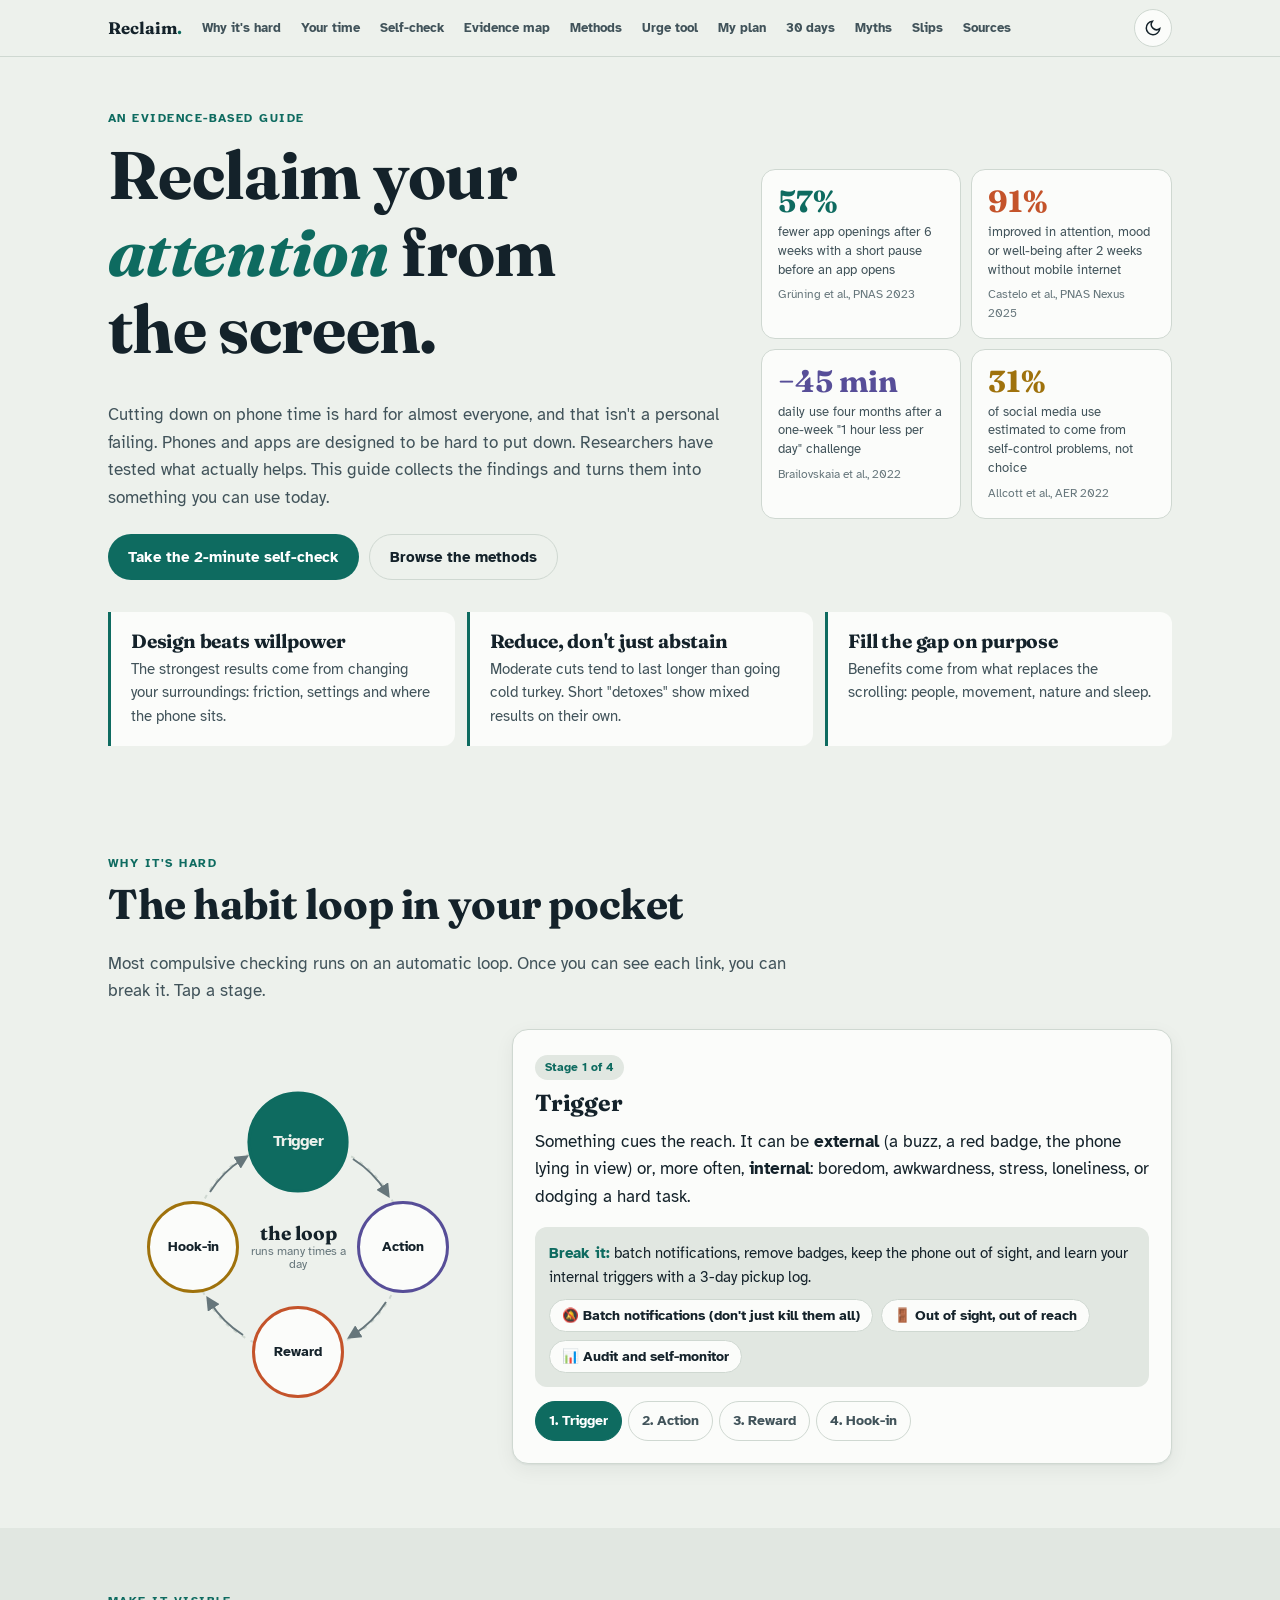
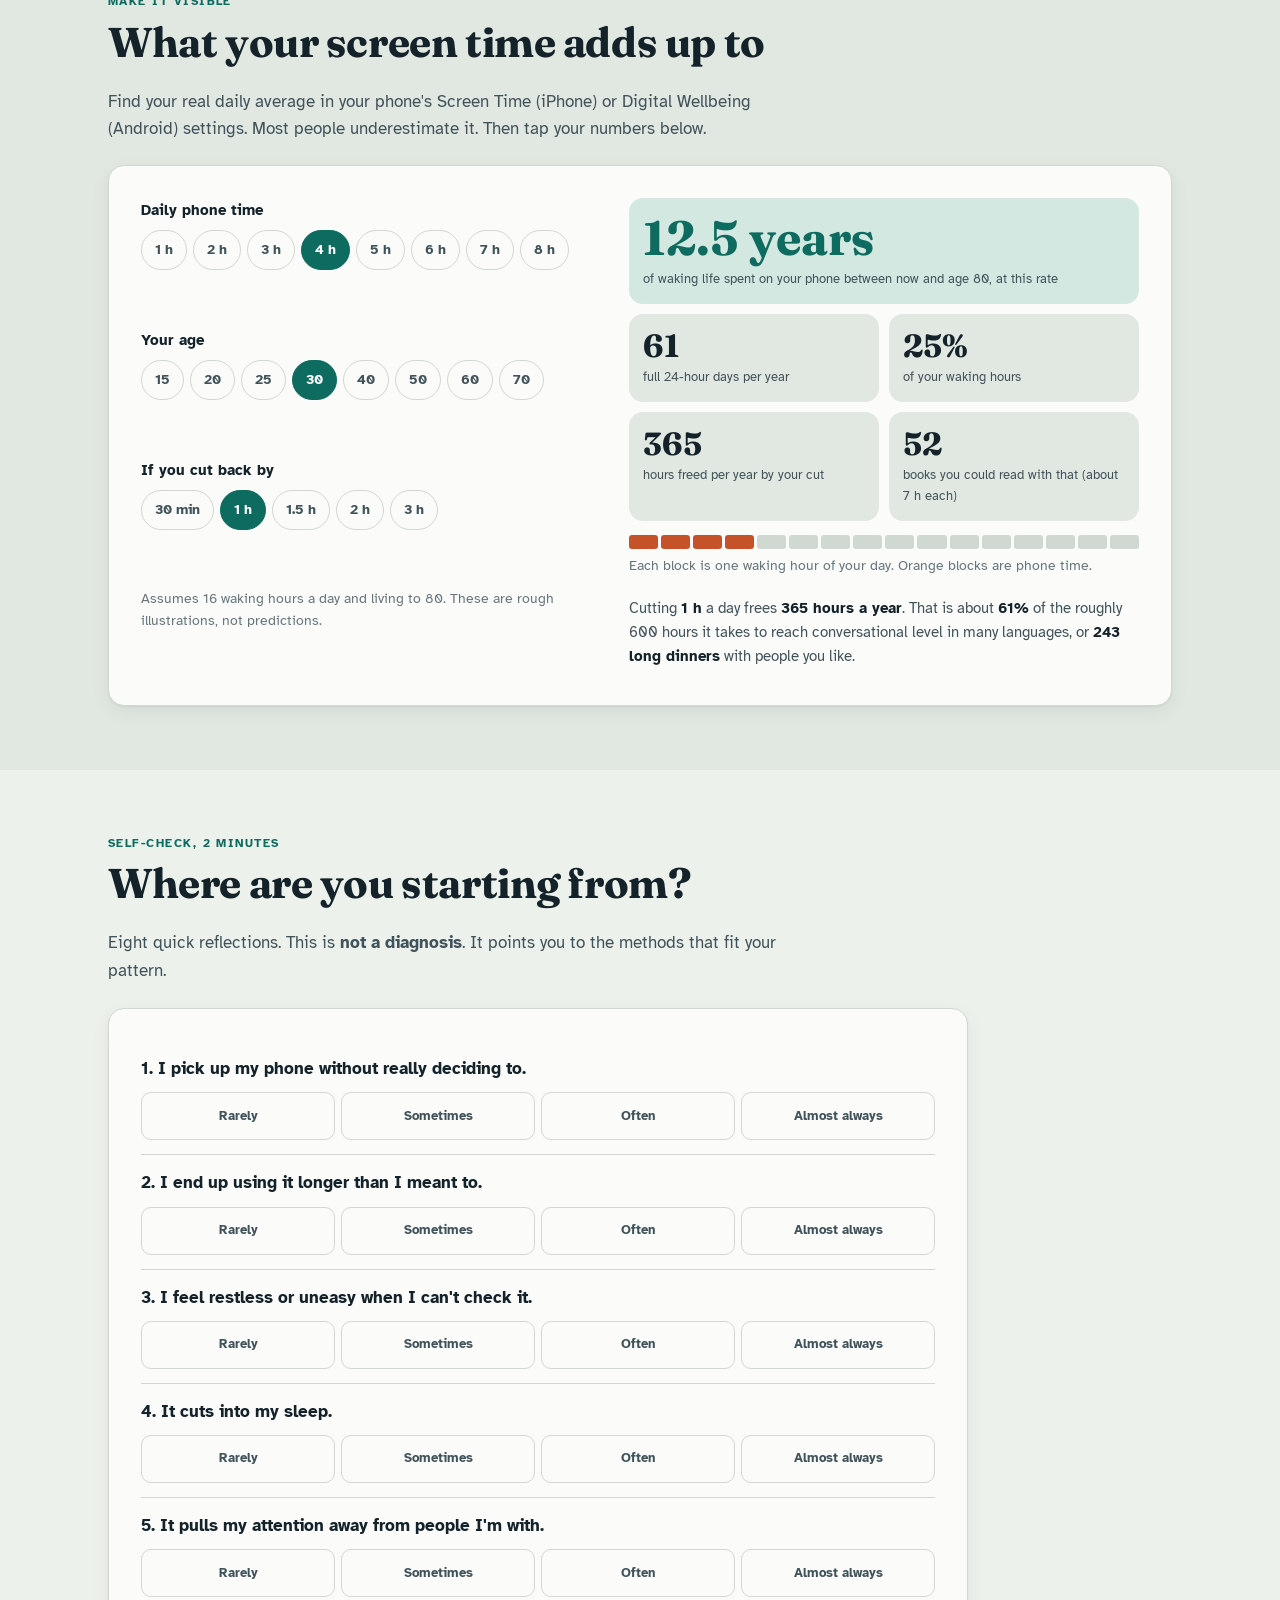
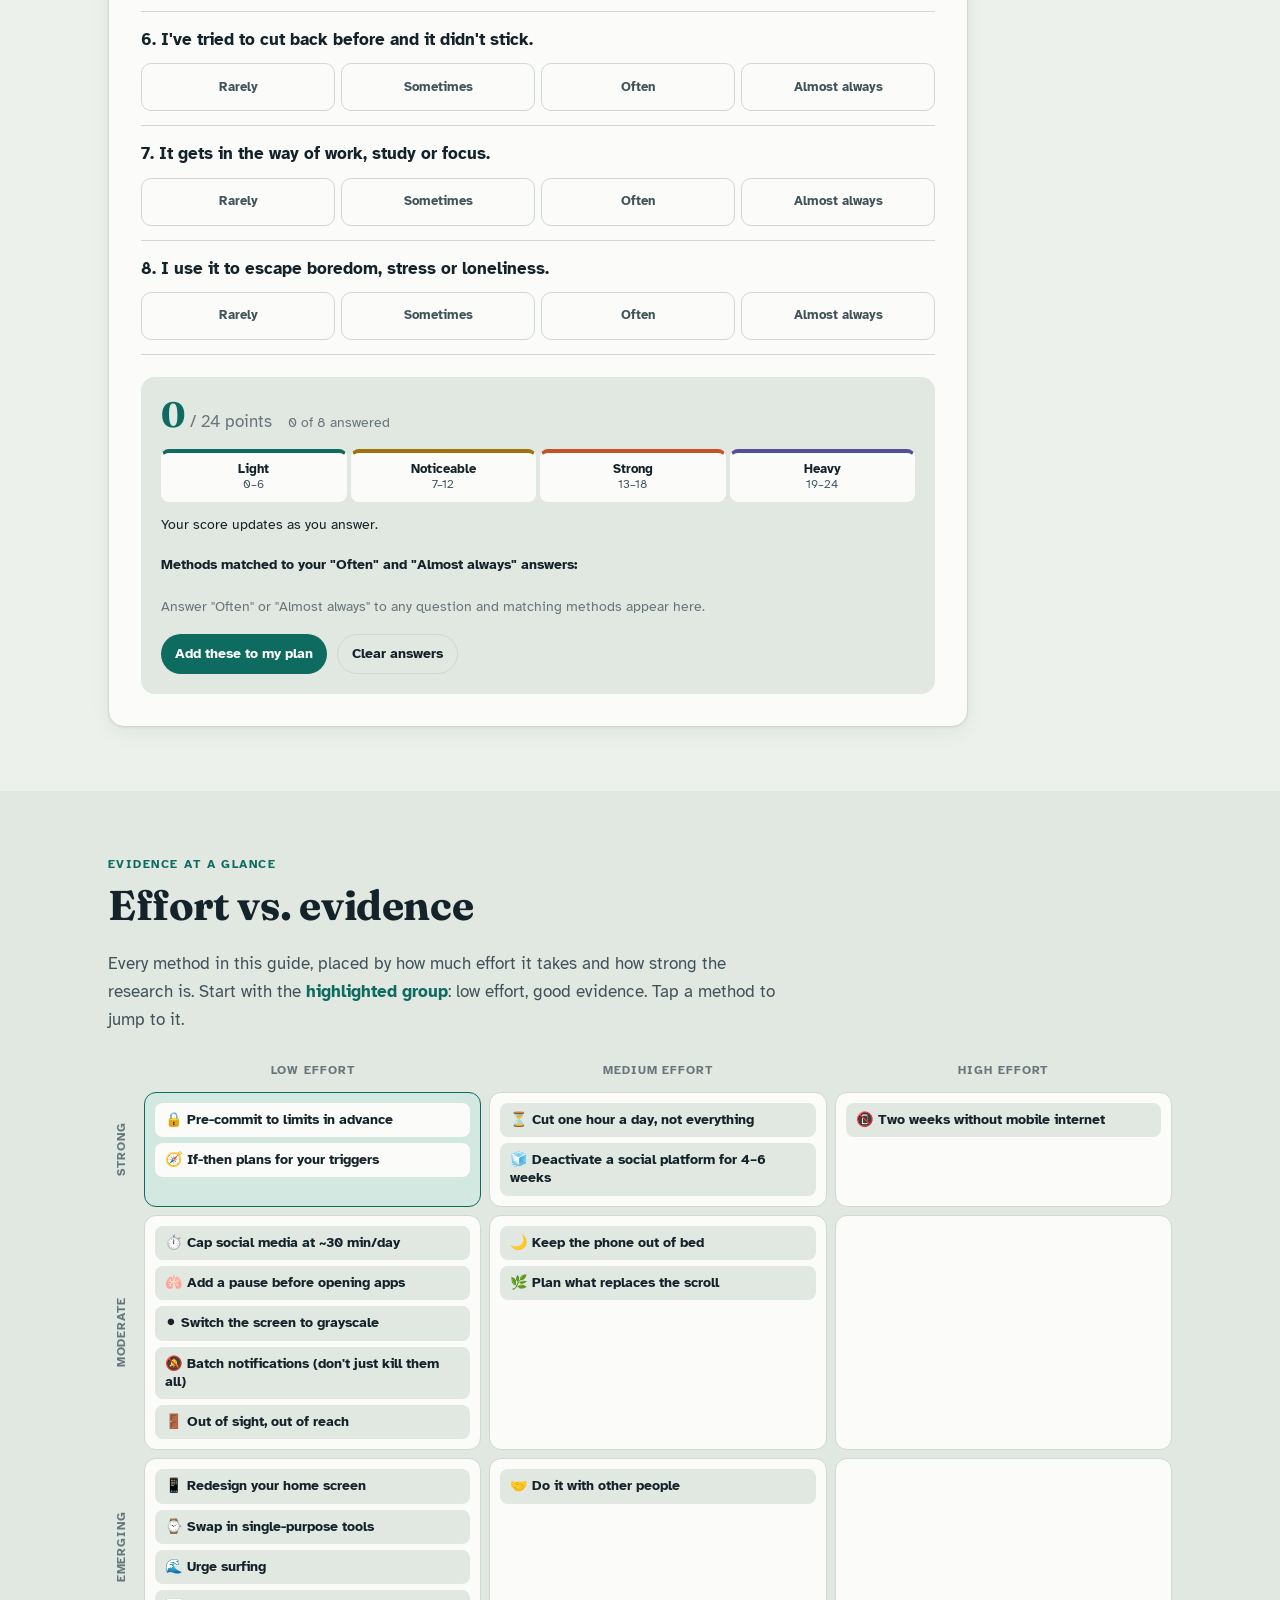
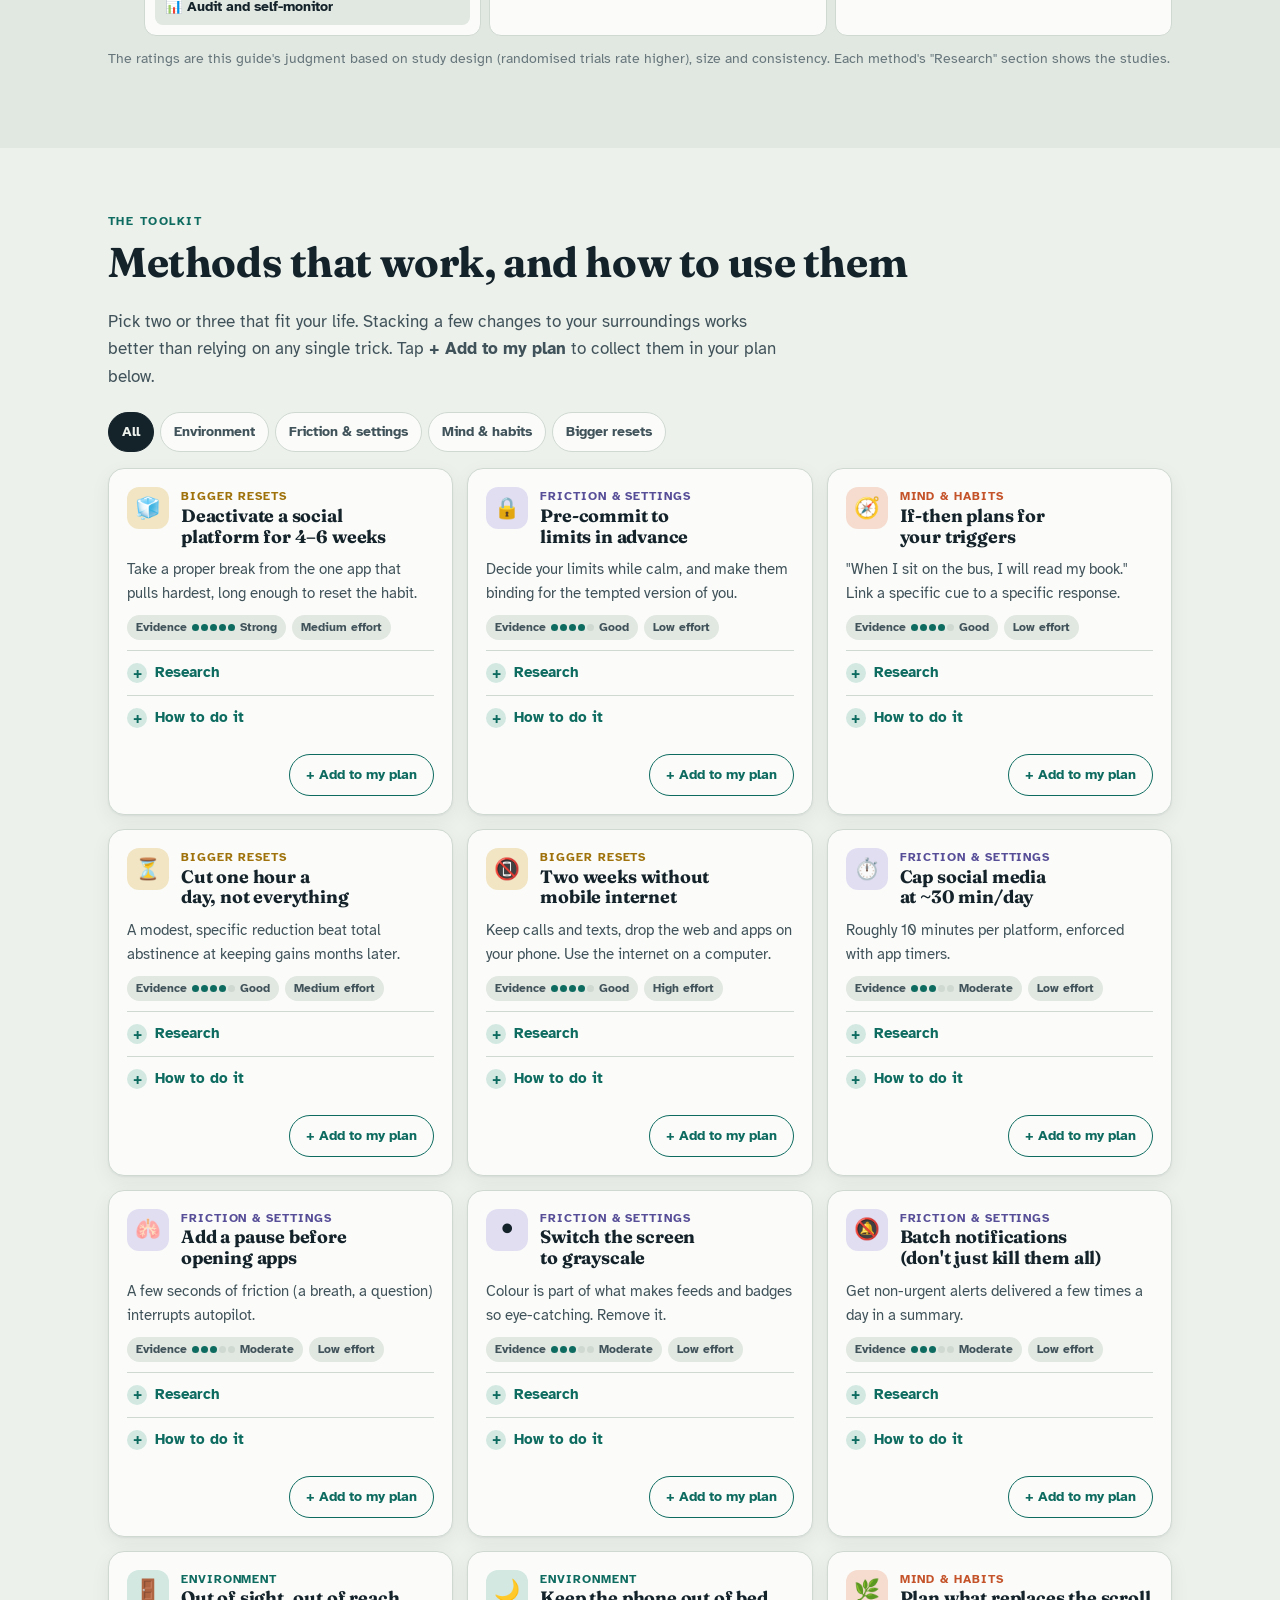
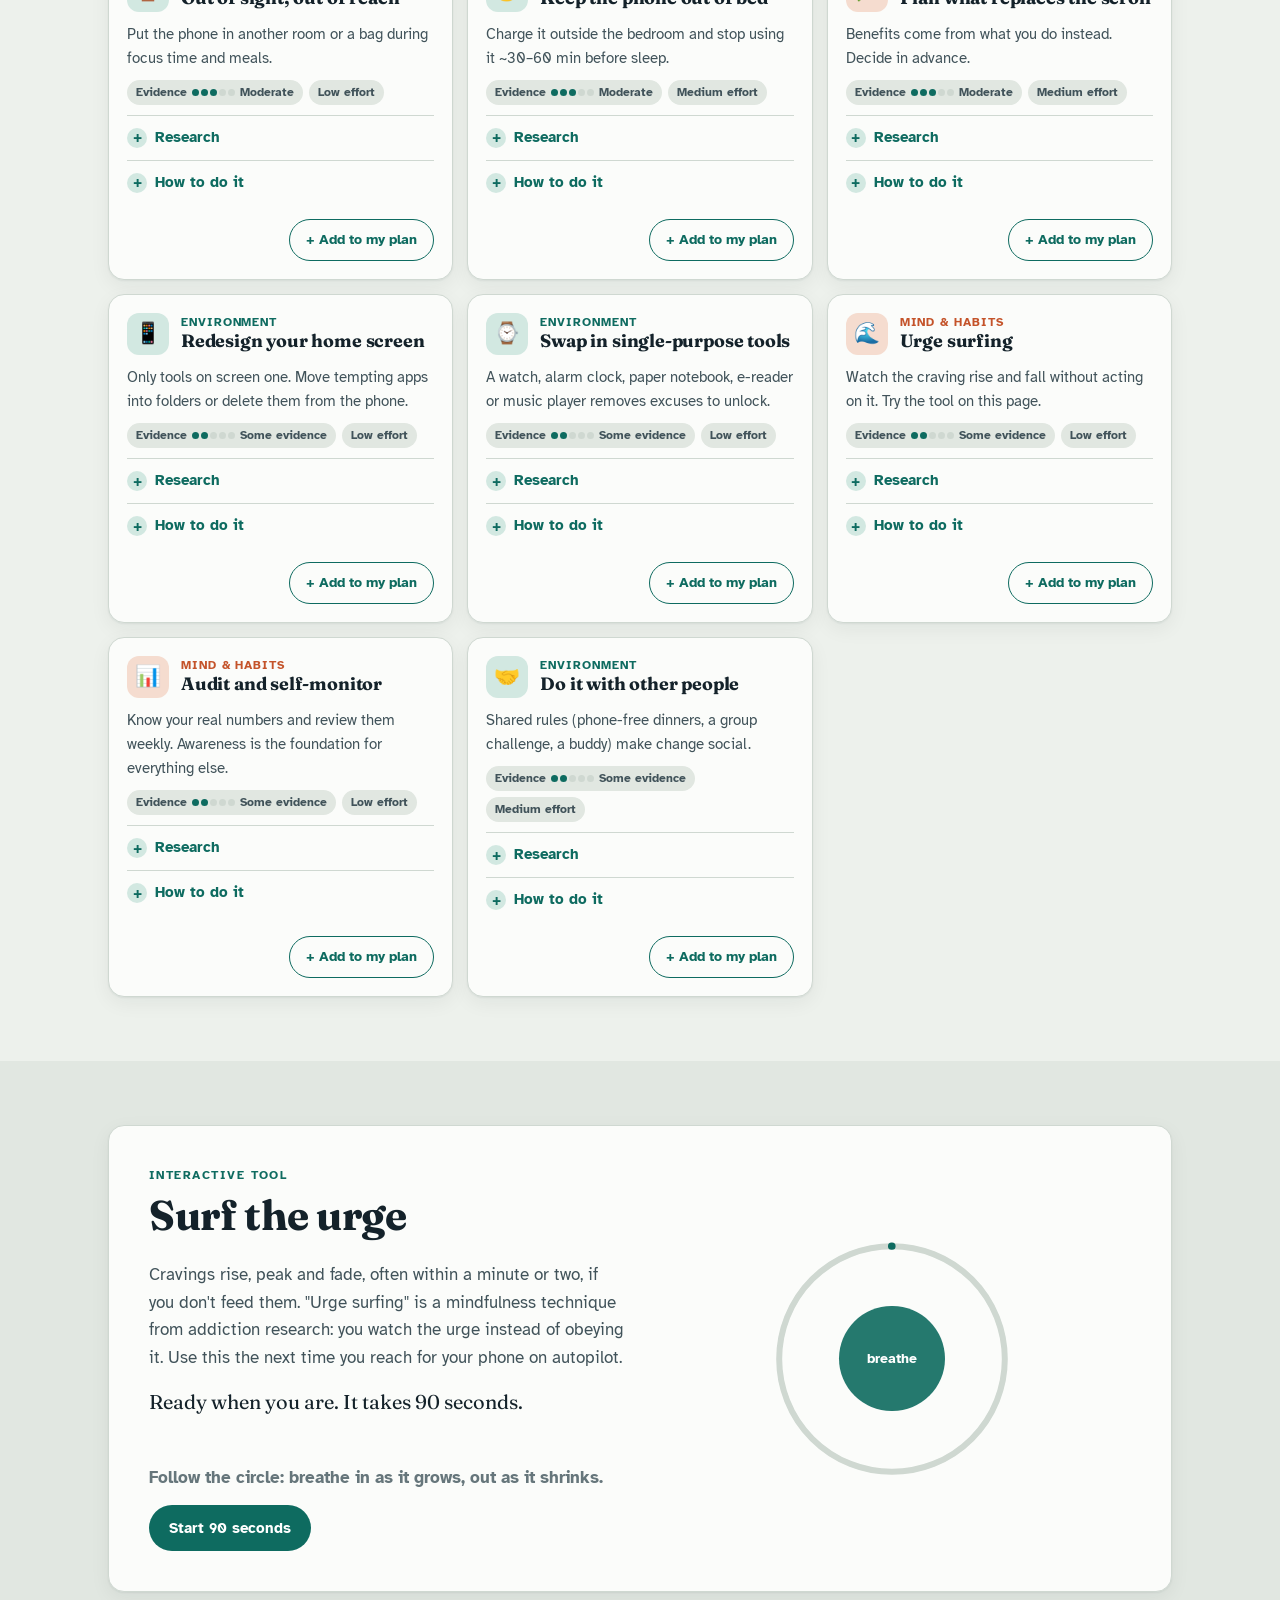
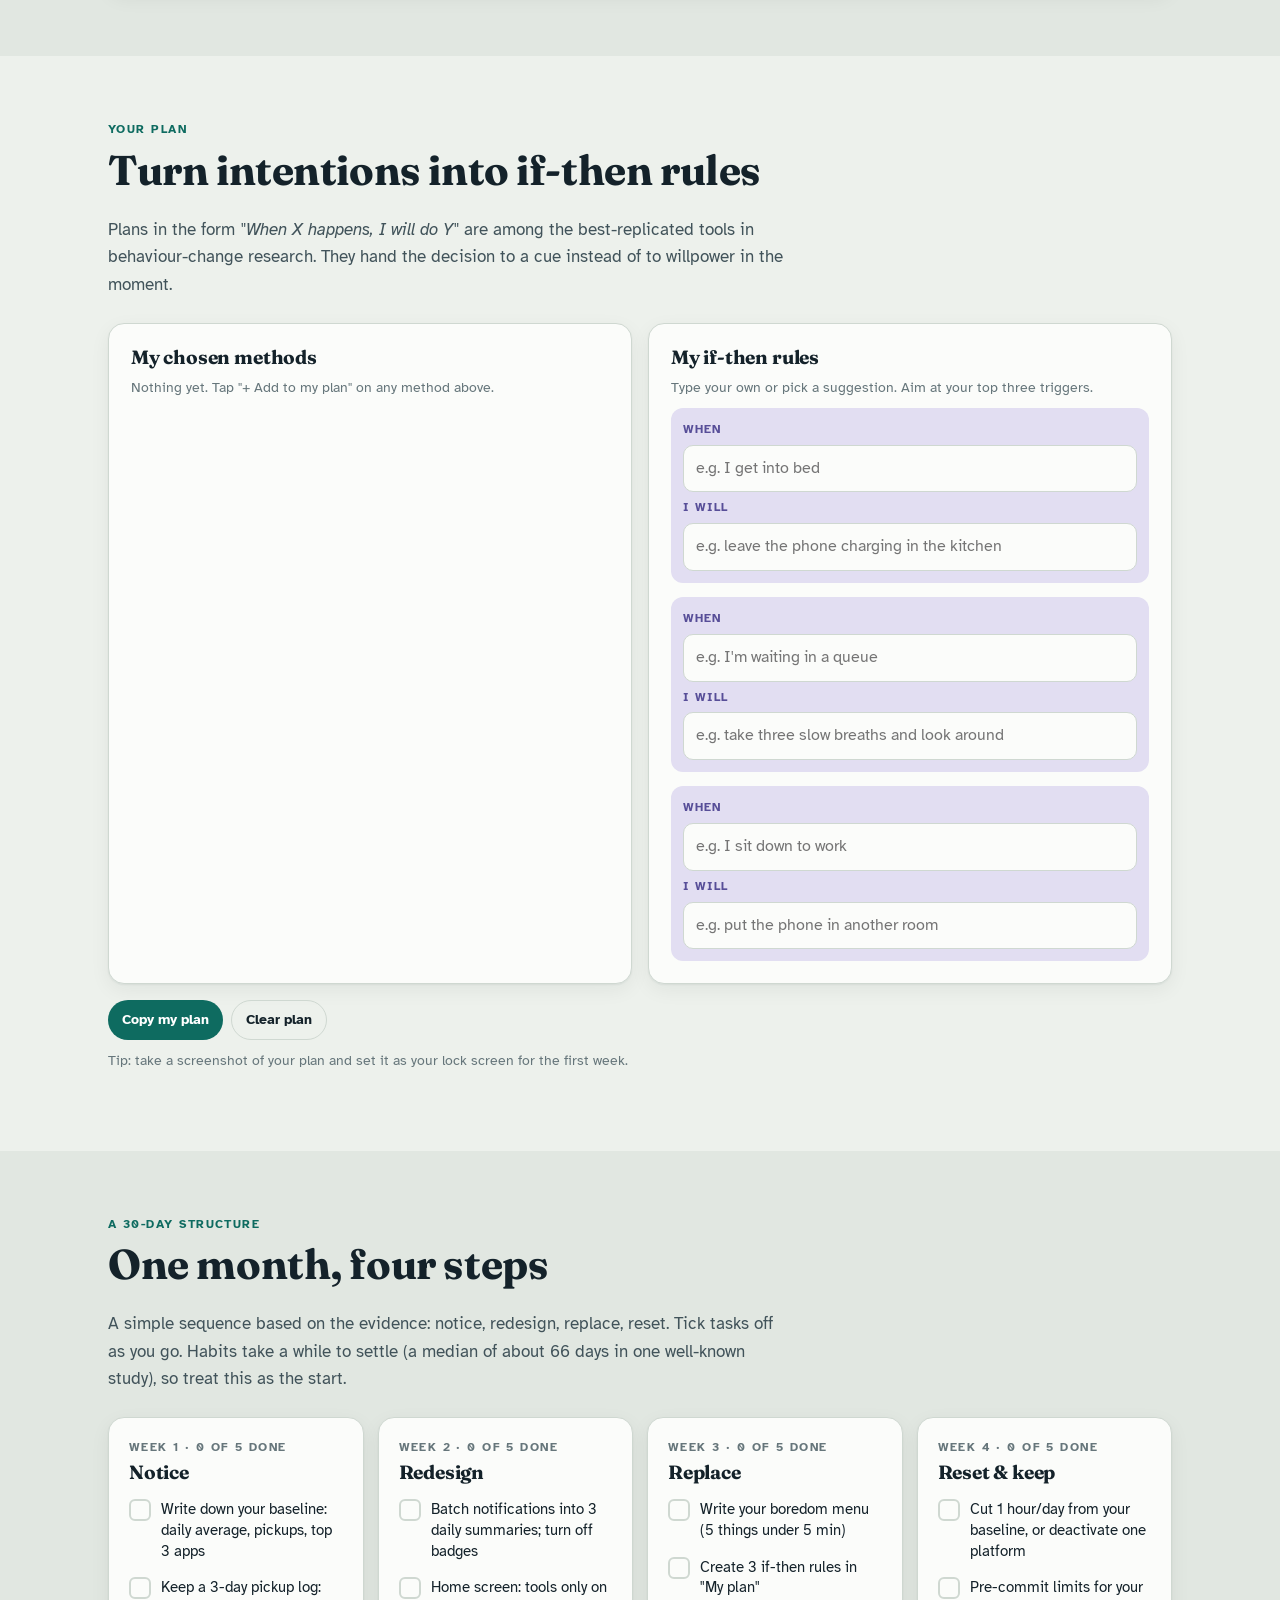
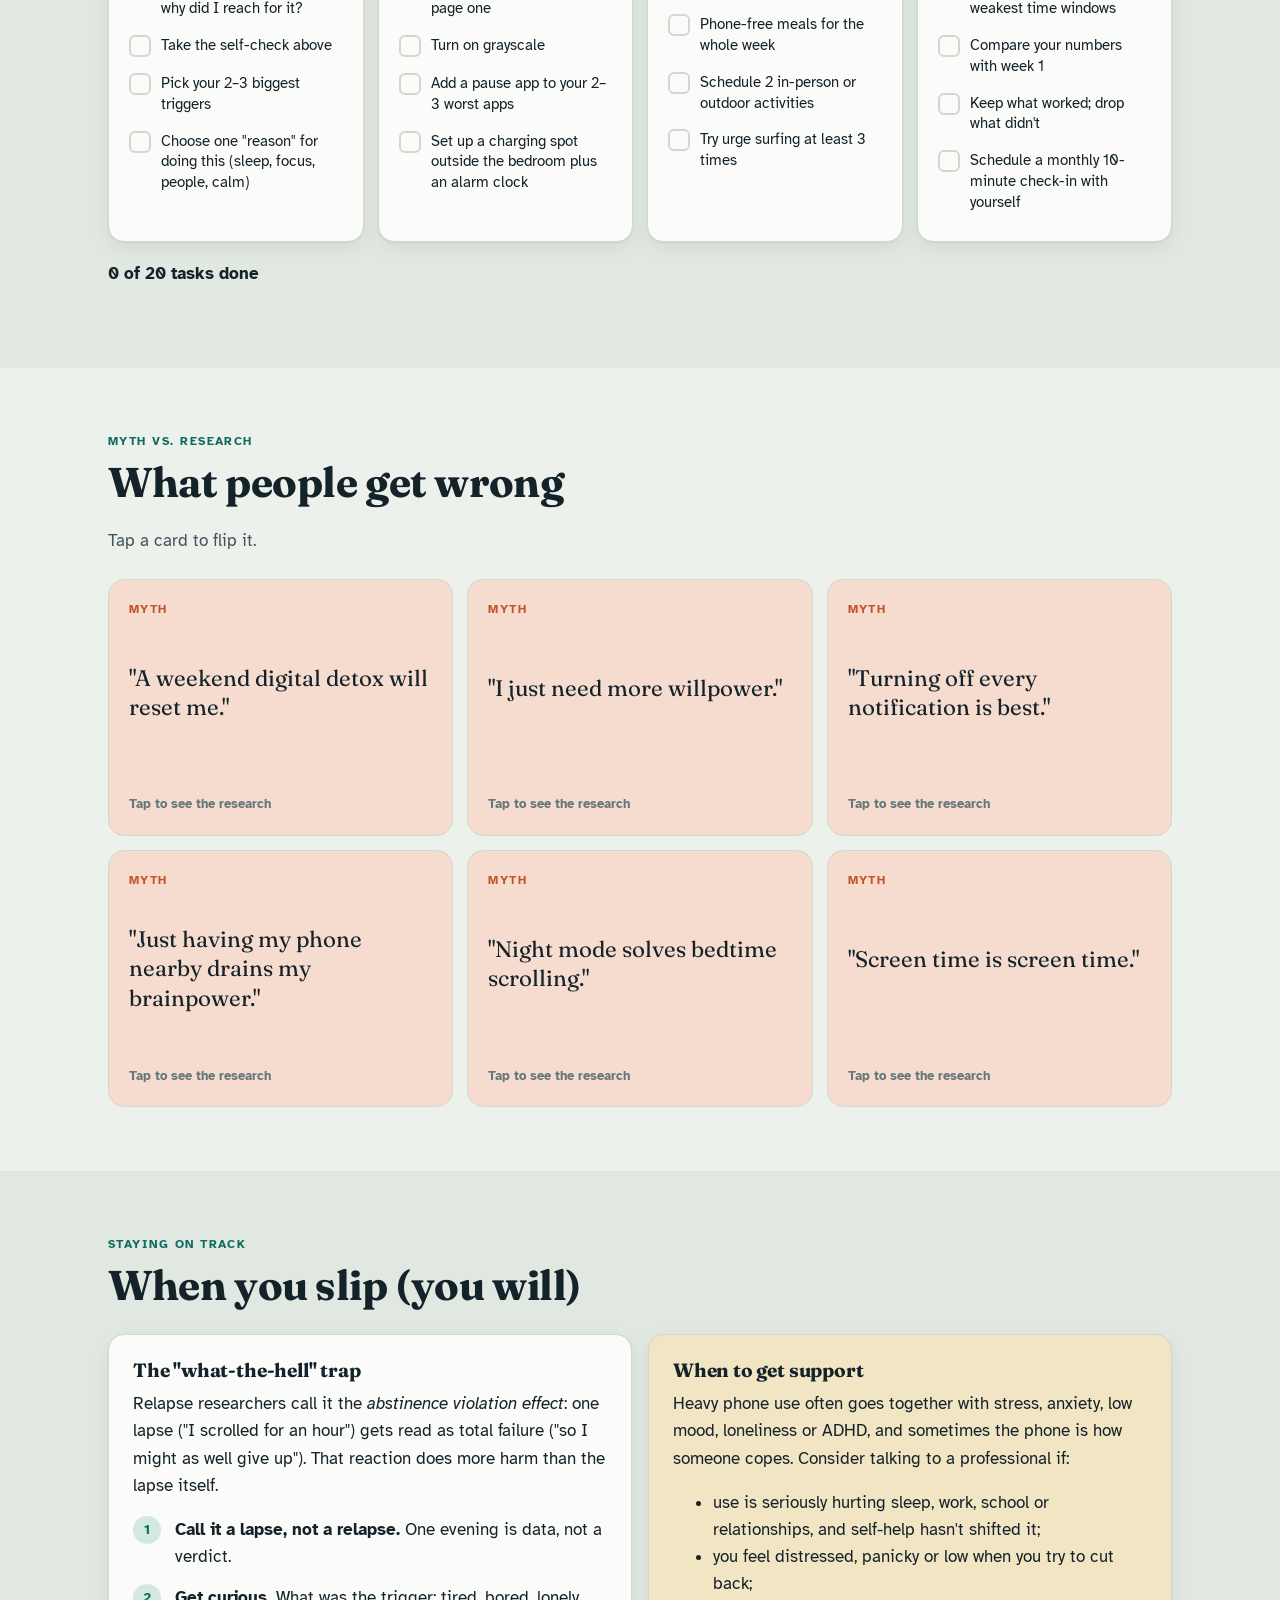
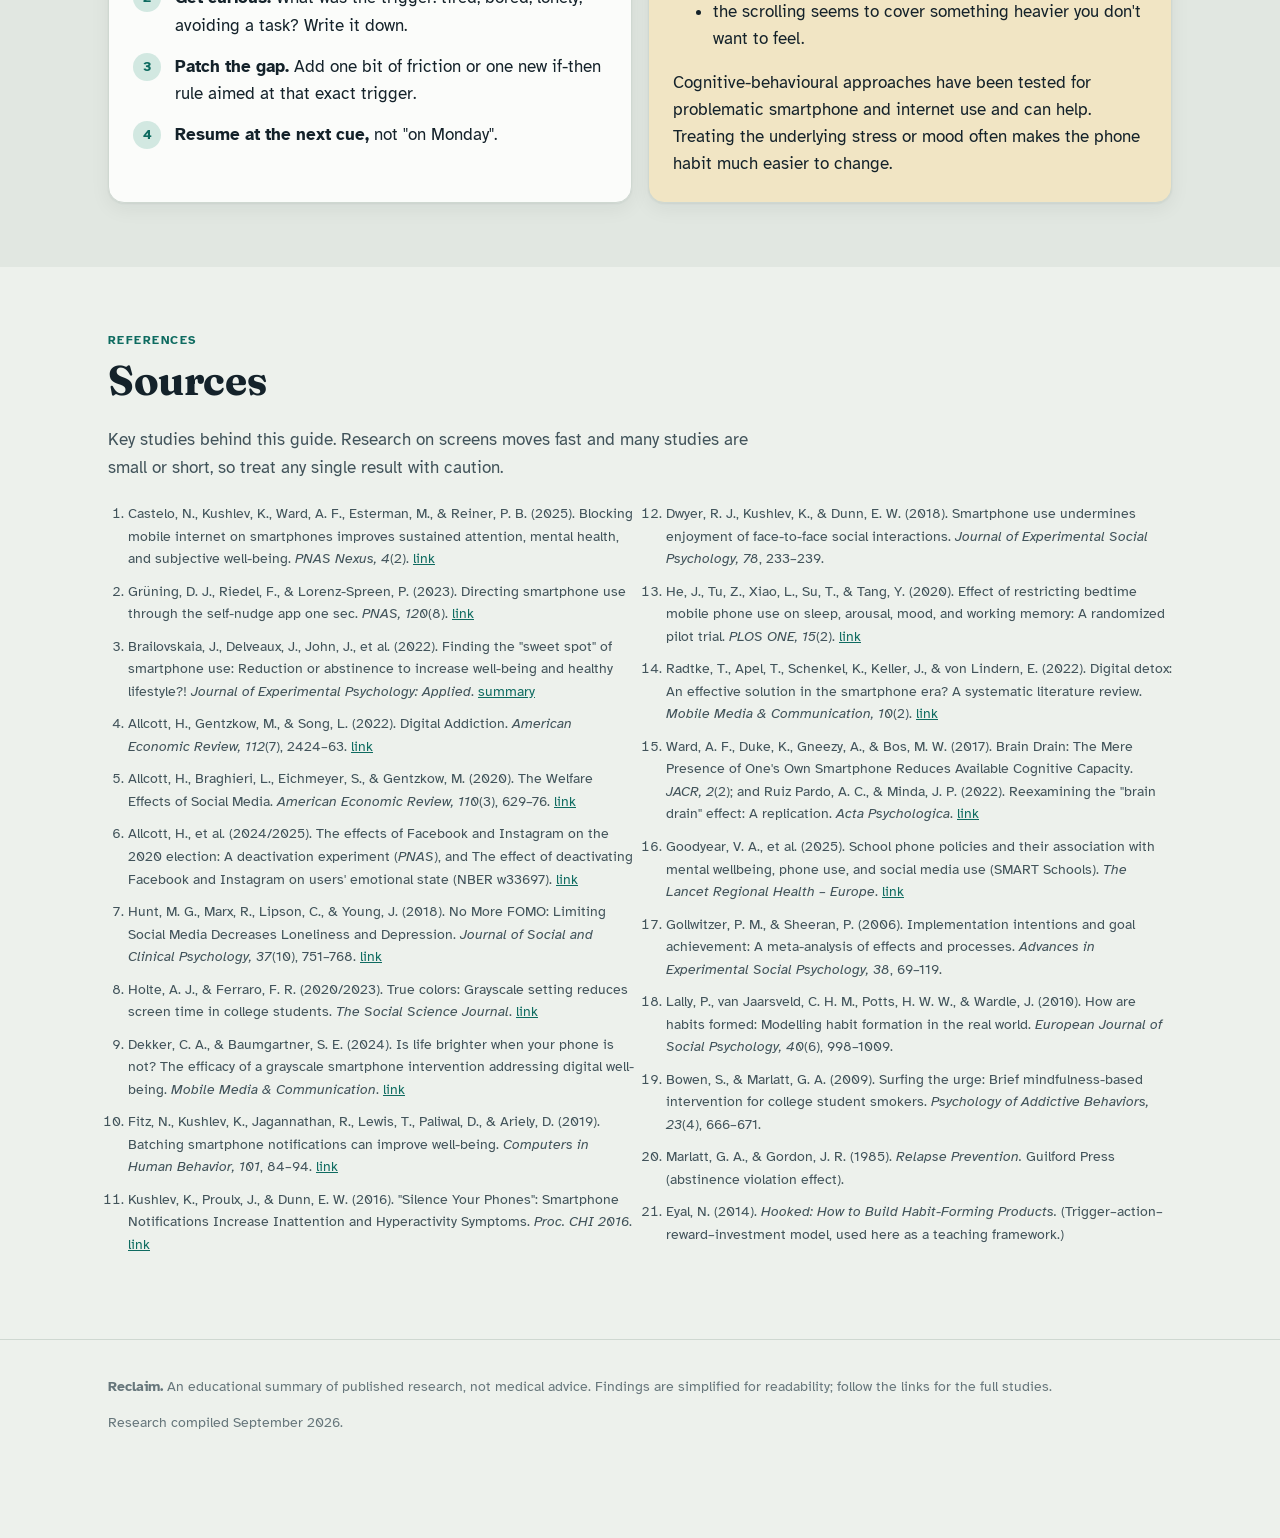
==== commit f3c45615: "Make screen-time guide work without JavaScript The page previously built its content and interaction" ====
--- a/screen-time-guide.html
+++ b/screen-time-guide.html
@@ -4,574 +4,768 @@
 <meta charset="UTF-8">
 <meta name="viewport" content="width=device-width, initial-scale=1.0, viewport-fit=cover">
 <title>Reclaim Your Attention</title>
-<meta name="description" content="An evidence-based, interactive guide to reducing phone and screen time: what research shows actually works, and how to build your own plan.">
-<link rel="preconnect" href="https://fonts.googleapis.com">
-<link rel="preconnect" href="https://fonts.gstatic.com" crossorigin>
-<link href="https://fonts.googleapis.com/css2?family=Fraunces:opsz,wght@9..144,500;9..144,700&family=Inter:wght@400;500;600;700&display=swap" rel="stylesheet">
+<meta name="description" content="An evidence-based, interactive guide to reducing phone and screen time.">
+<link rel="preconnect" href="https://fonts.googleapis.com"><link rel="preconnect" href="https://fonts.gstatic.com" crossorigin><link href="https://fonts.googleapis.com/css2?family=Atkinson+Hyperlegible:ital,wght@0,400;0,700;1,400&family=Fraunces:ital,opsz,wght@0,9..144,600;0,9..144,700;1,9..144,600&display=swap" rel="stylesheet">
 <style>
+/* Layout: single reading column that widens into card grids; every interactive
+   piece is a hidden input + <label>, so it works with scripts disabled. */
 :root{
-  --bg:#f6f2ea; --surface:#fffdf8; --surface-2:#efe9dd; --ink:#1c2729; --ink-2:#4a5759; --muted:#7a8586;
-  --line:#e2dbcd; --accent:#1f7a6d; --accent-ink:#ffffff; --accent-soft:#d7ece7;
-  --coral:#d8664a; --coral-soft:#f8e0d7; --gold:#c99a2e; --gold-soft:#f5ead0; --violet:#6c5ba7; --violet-soft:#e6e1f4;
-  --shadow:0 1px 2px rgba(28,39,41,.06),0 8px 24px rgba(28,39,41,.07);
-  --radius:18px; --maxw:1120px;
-  --serif:"Fraunces",Georgia,"Times New Roman",serif;
-  --sans:"Inter",system-ui,-apple-system,"Segoe UI",Roboto,sans-serif;
+  --bg:#edf1ec; --surface:#fbfcfa; --surface-2:#e1e7e1; --ink:#14222a; --ink-2:#41535a; --muted:#66767b;
+  --line:#cfd8d1; --accent:#0e6b60; --accent-ink:#ffffff; --accent-soft:#d2e8e1;
+  --signal:#c4532a; --signal-soft:#f5dccf; --gold:#9f720c; --gold-soft:#f1e5c4; --violet:#574e98; --violet-soft:#e2def2;
+  --shadow:0 1px 2px rgba(20,34,42,.06),0 6px 20px rgba(20,34,42,.06);
+  --radius:16px; --maxw:1120px;
+  --display:"Fraunces",Georgia,"Times New Roman",serif;
+  --body:"Atkinson Hyperlegible",system-ui,-apple-system,"Segoe UI",Roboto,sans-serif;
 }
 @media (prefers-color-scheme:dark){
   :root:not([data-theme="light"]){
-    --bg:#0f1517; --surface:#172023; --surface-2:#1e2a2d; --ink:#e7ecea; --ink-2:#b5c0bf; --muted:#8a9796;
-    --line:#2a3639; --accent:#5cc2b1; --accent-ink:#0f1517; --accent-soft:#1d3a36;
-    --coral:#f0957c; --coral-soft:#3d2620; --gold:#e3bd62; --gold-soft:#3a3020; --violet:#a597e0; --violet-soft:#2a2540;
-    --shadow:0 1px 2px rgba(0,0,0,.3),0 8px 24px rgba(0,0,0,.25);
+    --bg:#0e1517; --surface:#162024; --surface-2:#1f2b2f; --ink:#e6ecea; --ink-2:#b3c0bf; --muted:#8a9897;
+    --line:#2b383b; --accent:#5cc2b1; --accent-ink:#0e1517; --accent-soft:#1b3a35;
+    --signal:#f0946f; --signal-soft:#3d251c; --gold:#e0bb5e; --gold-soft:#372d18; --violet:#a79ae3; --violet-soft:#29243f;
+    --shadow:0 1px 2px rgba(0,0,0,.3),0 6px 20px rgba(0,0,0,.25); color-scheme:dark;
   }
 }
 :root[data-theme="dark"]{
-  --bg:#0f1517; --surface:#172023; --surface-2:#1e2a2d; --ink:#e7ecea; --ink-2:#b5c0bf; --muted:#8a9796;
-  --line:#2a3639; --accent:#5cc2b1; --accent-ink:#0f1517; --accent-soft:#1d3a36;
-  --coral:#f0957c; --coral-soft:#3d2620; --gold:#e3bd62; --gold-soft:#3a3020; --violet:#a597e0; --violet-soft:#2a2540;
-  --shadow:0 1px 2px rgba(0,0,0,.3),0 8px 24px rgba(0,0,0,.25);
+  --bg:#0e1517; --surface:#162024; --surface-2:#1f2b2f; --ink:#e6ecea; --ink-2:#b3c0bf; --muted:#8a9897;
+  --line:#2b383b; --accent:#5cc2b1; --accent-ink:#0e1517; --accent-soft:#1b3a35;
+  --signal:#f0946f; --signal-soft:#3d251c; --gold:#e0bb5e; --gold-soft:#372d18; --violet:#a79ae3; --violet-soft:#29243f;
+  --shadow:0 1px 2px rgba(0,0,0,.3),0 6px 20px rgba(0,0,0,.25); color-scheme:dark;
 }
 *{box-sizing:border-box}
-html{scroll-behavior:smooth;scroll-padding-top:72px;-webkit-text-size-adjust:100%}
-body{margin:0;background:var(--bg);color:var(--ink);font-family:var(--sans);font-size:17px;line-height:1.6;overflow-x:hidden}
-h1,h2,h3{font-family:var(--serif);line-height:1.15;margin:0 0 .5em;letter-spacing:-.01em}
-h2{font-size:clamp(1.8rem,4.5vw,2.6rem)}
-h3{font-size:1.25rem}
+html{scroll-behavior:smooth;scroll-padding-top:76px;-webkit-text-size-adjust:100%;text-size-adjust:100%}
+body{margin:0;background:var(--bg);color:var(--ink);font-family:var(--body);font-size:17px;line-height:1.6;overflow-x:hidden;-webkit-tap-highlight-color:transparent}
+h1,h2,h3{font-family:var(--display);line-height:1.15;margin:0 0 .5em;letter-spacing:-.01em;text-wrap:balance}
+h2{font-size:clamp(1.75rem,5vw,2.6rem)}
+h3{font-size:1.2rem}
 p{margin:0 0 1em}
 a{color:var(--accent)}
 button{font:inherit;color:inherit;cursor:pointer}
-:focus-visible{outline:3px solid var(--accent);outline-offset:2px;border-radius:6px}
-.wrap{max-width:var(--maxw);margin:0 auto;padding:0 16px}
-@media (min-width:720px){.wrap{padding:0 28px}}
-section{padding:72px 0}
-.eyebrow{display:inline-block;font-size:.78rem;font-weight:700;letter-spacing:.12em;text-transform:uppercase;color:var(--accent);margin-bottom:.6em}
-.lede{font-size:1.1rem;color:var(--ink-2);max-width:62ch}
+label{cursor:pointer;-webkit-user-select:none;user-select:none}
+:focus-visible{outline:3px solid var(--accent);outline-offset:2px}
+.vh{position:fixed;top:0;left:0;width:1px;height:1px;opacity:0;margin:0;pointer-events:none}
+.wrap{max-width:var(--maxw);margin:0 auto;padding-left:16px;padding-right:16px}
+@media (min-width:720px){.wrap{padding-left:28px;padding-right:28px}}
+section{padding-top:64px;padding-bottom:64px}
+.alt{background:var(--surface-2)}
+.eyebrow{display:block;font-size:.76rem;font-weight:700;letter-spacing:.12em;text-transform:uppercase;color:var(--accent);margin-bottom:.6em}
+.lede{font-size:1.08rem;color:var(--ink-2);max-width:62ch}
 .card{background:var(--surface);border:1px solid var(--line);border-radius:var(--radius);box-shadow:var(--shadow)}
 .muted{color:var(--muted)}
 .small{font-size:.88rem}
+.js-only{display:none!important}
 
 /* top bar */
-.topbar{position:sticky;top:0;z-index:50;background:color-mix(in srgb,var(--bg) 88%,transparent);backdrop-filter:blur(10px);-webkit-backdrop-filter:blur(10px);border-bottom:1px solid var(--line)}
-.topbar .wrap{display:flex;align-items:center;gap:12px;height:58px}
-.brand{font-family:var(--serif);font-weight:700;font-size:1.05rem;white-space:nowrap;text-decoration:none;color:var(--ink)}
+.topbar{position:-webkit-sticky;position:sticky;top:0;top:env(safe-area-inset-top,0px);z-index:50;background:var(--bg);border-bottom:1px solid var(--line)}
+.topbar .wrap{display:flex;align-items:center;height:56px}
+.brand{font-family:var(--display);font-weight:700;font-size:1.05rem;white-space:nowrap;text-decoration:none;color:var(--ink);margin-right:10px}
 .brand span{color:var(--accent)}
-.navlinks{display:flex;gap:2px;overflow-x:auto;scrollbar-width:none;flex:1;min-width:0}
-.navlinks.fade-r{mask-image:linear-gradient(90deg,#000 85%,transparent);-webkit-mask-image:linear-gradient(90deg,#000 85%,transparent)}
-.navlinks.fade-l{mask-image:linear-gradient(90deg,transparent,#000 15%);-webkit-mask-image:linear-gradient(90deg,transparent,#000 15%)}
-.navlinks.fade-l.fade-r{mask-image:linear-gradient(90deg,transparent,#000 12%,#000 88%,transparent);-webkit-mask-image:linear-gradient(90deg,transparent,#000 12%,#000 88%,transparent)}
+.navlinks{display:flex;overflow-x:auto;-webkit-overflow-scrolling:touch;scrollbar-width:none;flex:1;min-width:0}
 .navlinks::-webkit-scrollbar{display:none}
-.navlinks a{font-size:.83rem;font-weight:600;color:var(--ink-2);text-decoration:none;padding:6px 9px;border-radius:999px;white-space:nowrap}
-.navlinks a.active,.navlinks a:hover{background:var(--accent-soft);color:var(--accent)}
-.iconbtn{border:1px solid var(--line);background:var(--surface);border-radius:999px;width:38px;height:38px;display:grid;place-items:center;flex:none}
+.navlinks a{font-size:.84rem;font-weight:700;color:var(--ink-2);text-decoration:none;padding:7px 10px;border-radius:999px;white-space:nowrap}
+.navlinks a.active{background:var(--accent-soft);color:var(--accent)}
+.iconbtn{border:1px solid var(--line);background:var(--surface);border-radius:999px;width:38px;height:38px;align-items:center;justify-content:center;flex:none;margin-left:8px}
+.js .iconbtn.js-only{display:flex!important}
 .progress{position:absolute;left:0;bottom:-1px;height:2px;background:var(--accent);width:0}
 
 /* hero */
-.hero{padding:64px 0 48px;position:relative;overflow:hidden}
-.hero h1{font-size:clamp(2.4rem,7vw,4.4rem);max-width:15ch}
+.hero{padding-top:52px;padding-bottom:44px}
+.hero h1{font-size:clamp(2.3rem,8vw,4.2rem);max-width:15ch}
 .hero h1 em{font-style:italic;color:var(--accent)}
-.hero-grid{display:grid;gap:40px;align-items:center}
-@media (min-width:900px){.hero-grid{grid-template-columns:1.2fr .8fr}}
-.cta-row{display:flex;flex-wrap:wrap;gap:10px;margin-top:24px}
-.btn{display:inline-flex;align-items:center;gap:8px;border:none;border-radius:999px;padding:12px 20px;font-weight:600;text-decoration:none;font-size:.96rem;transition:transform .15s,background .15s}
-.btn:active{transform:scale(.97)}
+.hero-grid{display:grid;grid-template-columns:minmax(0,1fr);gap:36px;align-items:center}
+@media (min-width:900px){.hero-grid{grid-template-columns:minmax(0,1.2fr) minmax(0,.8fr)}}
+.cta-row{display:flex;flex-wrap:wrap;gap:10px;margin-top:22px}
+.btn{display:inline-flex;align-items:center;justify-content:center;gap:8px;border:none;border-radius:999px;padding:12px 20px;font-weight:700;text-decoration:none;font-size:.96rem;line-height:1.2;min-height:46px}
+.btn:active{opacity:.85}
 .btn-primary{background:var(--accent);color:var(--accent-ink)}
 .btn-ghost{background:transparent;border:1.5px solid var(--line);color:var(--ink)}
-.btn-ghost:hover{border-color:var(--accent);color:var(--accent)}
-.btn-sm{padding:8px 14px;font-size:.85rem}
-.stats{display:grid;grid-template-columns:repeat(2,1fr);gap:12px}
-.stat{padding:18px;border-radius:16px;background:var(--surface);border:1px solid var(--line)}
-.stat b{display:block;font-family:var(--serif);font-size:2rem;line-height:1;color:var(--accent);margin-bottom:6px}
-.stat:nth-child(2) b{color:var(--coral)}
-.stat:nth-child(3) b{color:var(--violet)}
-.stat:nth-child(4) b{color:var(--gold)}
+.btn-sm{padding:8px 14px;font-size:.86rem;min-height:40px}
+.stats{display:grid;grid-template-columns:repeat(2,minmax(0,1fr));gap:10px}
+.stat{padding:16px;border-radius:14px;background:var(--surface);border:1px solid var(--line)}
+.stat b{display:block;font-family:var(--display);font-size:1.9rem;line-height:1;color:var(--accent);margin-bottom:6px}
+.stat.s2 b{color:var(--signal)} .stat.s3 b{color:var(--violet)} .stat.s4 b{color:var(--gold)}
 .stat span{font-size:.84rem;color:var(--ink-2);line-height:1.4;display:block}
 .stat cite{font-style:normal;font-size:.72rem;color:var(--muted);display:block;margin-top:6px}
-.blob{position:absolute;border-radius:50%;filter:blur(60px);opacity:.35;z-index:-1}
-
-/* key idea strip */
-.keyidea{display:grid;gap:14px;margin-top:28px}
-@media (min-width:760px){.keyidea{grid-template-columns:repeat(3,1fr)}}
-.keyidea .card{padding:22px}
-.keyidea .num{font-family:var(--serif);font-size:1.4rem;color:var(--accent);font-weight:700}
+.principles{display:grid;grid-template-columns:minmax(0,1fr);gap:12px;margin-top:32px}
+@media (min-width:760px){.principles{grid-template-columns:repeat(3,minmax(0,1fr))}}
+.principles div{padding:18px 20px;border-left:3px solid var(--accent);background:var(--surface);border-radius:0 12px 12px 0}
+.principles h3{margin-bottom:.3em}
+.principles p{margin:0;font-size:.92rem;color:var(--ink-2)}
+
+/* choice chips (shared) */
+.chips{display:flex;flex-wrap:wrap;gap:6px}
+.chipl{display:inline-flex;align-items:center;justify-content:center;border:1.5px solid var(--line);background:var(--surface);border-radius:999px;padding:8px 13px;font-size:.88rem;font-weight:700;color:var(--ink-2);min-height:40px;line-height:1.2}
+.on-style{background:var(--accent);border-color:var(--accent);color:var(--accent-ink)}
 
 /* loop */
-.loop-grid{display:grid;gap:28px;align-items:center;margin-top:28px}
-@media (min-width:880px){.loop-grid{grid-template-columns:420px 1fr}}
-.loop-svg{width:100%;max-width:420px;margin:0 auto;display:block}
-.loop-node{cursor:pointer}
-.loop-node circle{transition:r .2s, fill .2s}
-.loop-node text{font-family:var(--sans);font-weight:700;font-size:13px;pointer-events:none}
-.loop-panel{padding:26px}
-.loop-panel .tag{display:inline-block;padding:3px 10px;border-radius:999px;font-size:.75rem;font-weight:700;background:var(--accent-soft);color:var(--accent);margin-bottom:10px}
-.loop-panel h3{font-size:1.5rem}
-.breaker{margin-top:14px;padding:14px 16px;border-radius:12px;background:var(--surface-2);font-size:.95rem}
+.loop{display:grid;grid-template-columns:minmax(0,1fr);gap:24px;align-items:center;margin-top:24px}
+@media (min-width:880px){.loop{grid-template-columns:380px minmax(0,1fr)}}
+.diagram{position:relative;width:300px;height:300px;max-width:100%;margin:0 auto}
+.diagram svg{position:absolute;top:0;left:0;width:100%;height:100%}
+.node{position:absolute;width:92px;height:92px;margin:-46px 0 0 -46px;border-radius:50%;border:3px solid;background:var(--surface);display:flex;align-items:center;justify-content:center;font-weight:700;font-size:.9rem;color:var(--ink);text-align:center;transition:transform .2s}
+.node.n0{left:50%;top:15%;border-color:var(--accent)}
+.node.n1{left:85%;top:50%;border-color:var(--violet)}
+.node.n2{left:50%;top:85%;border-color:var(--signal)}
+.node.n3{left:15%;top:50%;border-color:var(--gold)}
+.dcenter{position:absolute;left:50%;top:50%;width:96px;transform:translate(-50%,-50%);text-align:center;font-family:var(--display);font-weight:700;font-size:1.2rem;line-height:1.2}
+.dcenter small{display:block;font-family:var(--body);font-weight:400;font-size:.72rem;color:var(--muted)}
+.panel{display:none;padding:22px}
+.panel .tag{display:inline-block;padding:3px 10px;border-radius:999px;font-size:.75rem;font-weight:700;background:var(--surface-2);margin-bottom:10px}
+.panel h3{font-size:1.45rem}
+.breaker{margin-top:12px;padding:14px;border-radius:12px;background:var(--surface-2);font-size:.95rem}
 .breaker b{color:var(--accent)}
-.loop-tabs{display:flex;gap:6px;flex-wrap:wrap;margin-top:16px}
-.loop-tabs button{border:1px solid var(--line);background:var(--surface);border-radius:999px;padding:6px 12px;font-size:.82rem;font-weight:600}
-.loop-tabs button[aria-pressed="true"]{background:var(--accent);color:var(--accent-ink);border-color:var(--accent)}
+.recs{display:flex;flex-wrap:wrap;gap:8px;margin-top:10px}
+.chip{display:inline-flex;align-items:center;gap:6px;border:1px solid var(--line);background:var(--surface);border-radius:999px;padding:7px 12px;font-size:.85rem;font-weight:700;color:var(--ink);text-decoration:none;line-height:1.25}
+.loop-tabs{margin-top:14px}
 
 /* calculator */
-.calc{padding:26px;display:grid;gap:26px}
-@media (min-width:880px){.calc{grid-template-columns:1fr 1.2fr;padding:34px}}
-.field{margin-bottom:22px}
-.field label{display:flex;justify-content:space-between;font-weight:600;margin-bottom:8px;font-size:.95rem}
-.field label output{font-family:var(--serif);color:var(--accent);font-size:1.3rem}
-input[type=range]{width:100%;accent-color:var(--accent);height:28px}
-.calc-out{display:grid;grid-template-columns:repeat(2,1fr);gap:12px}
-.calc-out div{background:var(--surface-2);border-radius:14px;padding:16px}
-.calc-out b{font-family:var(--serif);font-size:clamp(1.5rem,4vw,2.1rem);display:block;line-height:1.1}
-.calc-out span{font-size:.82rem;color:var(--ink-2)}
+.calc{padding:22px;display:grid;grid-template-columns:minmax(0,1fr);gap:24px;margin-top:22px}
+@media (min-width:900px){.calc{grid-template-columns:minmax(0,1fr) minmax(0,1.1fr);padding:32px}}
+.calc-controls{display:grid;gap:18px}
+.ctl-title{font-weight:700;font-size:.95rem;margin-bottom:8px}
+.calc-out{display:grid;grid-template-columns:repeat(2,minmax(0,1fr));gap:10px;align-content:start}
+.calc-out .o{background:var(--surface-2);border-radius:14px;padding:14px}
+.calc-out b{font-family:var(--display);font-size:clamp(1.4rem,5vw,2rem);display:block;line-height:1.1}
+.calc-out .o > span{font-size:.82rem;color:var(--ink-2);display:block;margin-top:4px}
 .calc-out .big{grid-column:1/-1;background:var(--accent-soft)}
-.calc-out .big b{color:var(--accent);font-size:clamp(2rem,6vw,3rem)}
-.lifebar{display:flex;flex-wrap:wrap;gap:3px;margin-top:14px}
-.lifebar i{width:10px;height:10px;border-radius:3px;background:var(--line)}
-.lifebar i.on{background:var(--coral)}
-.instead{margin-top:14px;font-size:.93rem;color:var(--ink-2)}
+.calc-out .big b{color:var(--accent);font-size:clamp(2rem,8vw,3rem)}
+.calc-out .full{grid-column:1/-1;background:transparent;padding:4px 0}
+.v{display:none}
+.lifebar{display:grid;grid-template-columns:repeat(16,minmax(0,1fr));gap:3px}
+.lifebar i{display:block;height:14px;border-radius:3px;background:var(--line)}
+.instead{font-size:.95rem;color:var(--ink-2)}
 .instead strong{color:var(--ink)}
 
 /* quiz */
-.quiz{padding:24px;margin-top:28px}
-@media (min-width:720px){.quiz{padding:34px}}
-.q{padding:16px 0;border-bottom:1px solid var(--line)}
-.q:last-of-type{border-bottom:none}
-.q p{font-weight:600;margin-bottom:10px}
-.opts{display:grid;grid-template-columns:repeat(4,1fr);gap:6px}
-.opts button{border:1.5px solid var(--line);background:var(--surface);border-radius:10px;padding:9px 4px;font-size:.8rem;font-weight:600;color:var(--ink-2);line-height:1.2}
-.opts button[aria-pressed="true"]{background:var(--accent);border-color:var(--accent);color:var(--accent-ink)}
-.quiz-result{margin-top:22px;padding:22px;border-radius:14px;background:var(--surface-2);display:none}
-.quiz-result.show{display:block;animation:fade .4s}
-.meter{height:12px;border-radius:999px;background:linear-gradient(90deg,var(--accent),var(--gold),var(--coral));position:relative;margin:14px 0 6px}
-.meter i{position:absolute;top:-5px;width:22px;height:22px;border-radius:50%;background:var(--surface);border:4px solid var(--ink);transform:translateX(-50%);transition:left .6s cubic-bezier(.2,.8,.2,1)}
-.recs{display:flex;flex-wrap:wrap;gap:8px;margin-top:10px}
-.chip{display:inline-flex;align-items:center;gap:6px;border:1px solid var(--line);background:var(--surface);border-radius:999px;padding:6px 12px;font-size:.84rem;font-weight:600;color:var(--ink);text-decoration:none}
-.chip:hover{border-color:var(--accent);color:var(--accent)}
+.quiz{padding:20px;margin-top:24px;max-width:860px}
+@media (max-width:370px){.opts{grid-template-columns:repeat(2,minmax(0,1fr))}}
+@media (min-width:720px){.quiz{padding:32px}}
+.q{padding:14px 0;border-bottom:1px solid var(--line)}
+.q p{font-weight:700;margin-bottom:10px}
+.opts{display:grid;grid-template-columns:repeat(4,minmax(0,1fr));gap:6px}
+.opts label{display:flex;align-items:center;justify-content:center;text-align:center;border:1.5px solid var(--line);background:var(--surface);border-radius:10px;padding:8px 4px;font-size:.8rem;font-weight:700;color:var(--ink-2);line-height:1.2;min-height:48px}
+.quiz{counter-reset:score answered}
+.qv0:checked{counter-increment:answered 1}
+.qv1:checked{counter-increment:score 1 answered 1}
+.qv2:checked{counter-increment:score 2 answered 1}
+.qv3:checked{counter-increment:score 3 answered 1}
+.qres{margin-top:22px;padding:20px;border-radius:14px;background:var(--surface-2)}
+.scoreline{display:flex;flex-wrap:wrap;align-items:baseline;gap:4px 16px}
+.score-n::before{content:counter(score)}
+.answered-n::before{content:counter(answered)}
+.scorebig{font-family:var(--display);font-size:2.2rem;font-weight:700;color:var(--accent);line-height:1}
+.bands{display:grid;grid-template-columns:repeat(4,minmax(0,1fr));gap:4px;margin:14px 0 4px}
+.bands div{border-radius:8px;padding:8px 6px;font-size:.74rem;line-height:1.25;text-align:center;background:var(--surface);color:var(--ink-2);border:2px solid transparent}
+.bands div b{display:block;font-size:.8rem;color:var(--ink)}
+.bands .b1{border-top:4px solid var(--accent)} .bands .b2{border-top:4px solid var(--gold)} .bands .b3{border-top:4px solid var(--signal)} .bands .b4{border-top:4px solid var(--violet)}
+.bands div.cur{border-color:var(--ink);background:var(--bg)}
+.bandtext{margin-top:12px}
+.rec{display:none}
+.rec-none{display:block;margin-top:8px}
+.quiz-actions{display:flex;flex-wrap:wrap;gap:10px;margin-top:16px}
 
 /* matrix */
-.matrix{margin-top:28px;display:grid;grid-template-columns:auto repeat(3,1fr);gap:8px;font-size:.85rem}
-.matrix .hd{font-weight:700;color:var(--muted);text-transform:uppercase;letter-spacing:.08em;font-size:.7rem;padding:6px 4px;text-align:center}
-.matrix .rh{writing-mode:vertical-rl;transform:rotate(180deg);font-weight:700;color:var(--muted);text-transform:uppercase;letter-spacing:.08em;font-size:.7rem;text-align:center;padding:4px 2px}
-.matrix .cell{background:var(--surface);border:1px solid var(--line);border-radius:12px;padding:8px;display:flex;flex-direction:column;gap:6px;min-height:80px}
-.matrix .cell.sweet{background:var(--accent-soft);border-color:var(--accent)}
-.matrix .cell button{border:none;background:var(--surface-2);border-radius:8px;padding:6px 8px;font-size:.78rem;font-weight:600;text-align:left;line-height:1.25}
-.matrix .cell.sweet button{background:var(--surface)}
-.matrix .cell button:hover{color:var(--accent)}
-@media (min-width:720px){.matrix .cell button{font-size:.84rem}}
+.matrix{margin-top:24px;display:grid;grid-template-columns:minmax(0,1fr);gap:10px}
+.mx-head{display:none}
+.mx-cell{background:var(--surface);border:1px solid var(--line);border-radius:12px;padding:10px;display:flex;flex-direction:column;gap:6px}
+.mx-cell.sweet{background:var(--accent-soft);border-color:var(--accent)}
+.mx-tag{font-size:.72rem;font-weight:700;text-transform:uppercase;letter-spacing:.08em;color:var(--muted)}
+.mx-cell.sweet .mx-tag{color:var(--accent)}
+.mx-cell a{display:block;background:var(--surface-2);border-radius:8px;padding:8px 10px;font-size:.88rem;font-weight:700;color:var(--ink);text-decoration:none;line-height:1.3}
+.mx-cell.sweet a{background:var(--surface)}
+.mx-cell.empty{display:none}
+@media (min-width:720px){
+  .matrix{grid-template-columns:28px repeat(3,minmax(0,1fr));gap:8px}
+  .mx-head{display:block;font-weight:700;color:var(--muted);text-transform:uppercase;letter-spacing:.08em;font-size:.72rem;padding:4px;text-align:center}
+  .mx-rh{writing-mode:vertical-rl;transform:rotate(180deg);align-self:center}
+  .mx-tag{display:none}
+  .mx-cell.empty{display:flex}
+  .mx-cell{min-height:90px}
+}
 
 /* methods */
-.filters{display:flex;gap:8px;flex-wrap:wrap;margin:26px 0 8px}
-.filters button{border:1.5px solid var(--line);background:var(--surface);border-radius:999px;padding:7px 14px;font-size:.84rem;font-weight:600;color:var(--ink-2)}
-.filters button[aria-pressed="true"]{background:var(--ink);border-color:var(--ink);color:var(--bg)}
-.sortrow{display:flex;justify-content:space-between;align-items:center;gap:10px;flex-wrap:wrap;margin-bottom:16px}
-.sortrow select{font:inherit;font-size:.88rem;padding:7px 10px;border-radius:10px;border:1.5px solid var(--line);background:var(--surface);color:var(--ink)}
-.methods{display:grid;gap:16px}
-@media (min-width:760px){.methods{grid-template-columns:repeat(2,1fr)}}
-@media (min-width:1080px){.methods{grid-template-columns:repeat(3,1fr)}}
-.m{padding:20px;display:flex;flex-direction:column;gap:10px;transition:border-color .2s, transform .2s;scroll-margin-top:80px}
-.m.flash{animation:flash 1.4s}
+.filters{margin:22px 0 16px}
+.methods{display:grid;grid-template-columns:minmax(0,1fr);gap:14px}
+@media (min-width:760px){.methods{grid-template-columns:repeat(2,minmax(0,1fr))}}
+@media (min-width:1080px){.methods{grid-template-columns:repeat(3,minmax(0,1fr))}}
+.m{padding:18px;display:flex;flex-direction:column;gap:10px;scroll-margin-top:80px}
+.m:target{display:flex!important;border-color:var(--accent);box-shadow:0 0 0 3px var(--accent-soft)}
 .m-top{display:flex;align-items:flex-start;gap:12px}
-.m-ico{flex:none;width:44px;height:44px;border-radius:12px;display:grid;place-items:center;font-size:1.35rem;background:var(--surface-2)}
-.m h3{font-size:1.12rem;margin:0 0 2px}
-.m .cat{font-size:.72rem;font-weight:700;text-transform:uppercase;letter-spacing:.08em}
-.m .sum{font-size:.93rem;color:var(--ink-2);margin:0}
+.m-ico{flex:none;width:42px;height:42px;border-radius:12px;display:flex;align-items:center;justify-content:center;font-size:1.3rem}
+.m-top > div{min-width:0}
+.m h3{font-size:1.12rem;margin:0}
+.cat{font-size:.72rem;font-weight:700;text-transform:uppercase;letter-spacing:.08em}
+.sum{font-size:.94rem;color:var(--ink-2);margin:0}
 .badges{display:flex;gap:6px;flex-wrap:wrap}
-.badge{font-size:.72rem;font-weight:700;padding:3px 9px;border-radius:999px;background:var(--surface-2);color:var(--ink-2);display:inline-flex;align-items:center;gap:5px}
+.badge{font-size:.74rem;font-weight:700;padding:3px 9px;border-radius:999px;background:var(--surface-2);color:var(--ink-2);display:inline-flex;align-items:center;gap:5px}
 .dots{display:inline-flex;gap:2px}
 .dots i{width:7px;height:7px;border-radius:50%;background:var(--line)}
 .dots i.on{background:var(--accent)}
-.m details{border-top:1px solid var(--line);padding-top:8px}
-.m summary{cursor:pointer;font-weight:600;font-size:.88rem;color:var(--accent);list-style:none;display:flex;align-items:center;gap:6px;padding:4px 0}
-.m summary::-webkit-details-marker{display:none}
-.m summary::before{content:"+";display:inline-grid;place-items:center;width:18px;height:18px;border-radius:50%;background:var(--accent-soft);font-size:.9rem}
-.m details[open] summary::before{content:"–"}
-.m .finding{background:var(--surface-2);border-radius:10px;padding:12px;font-size:.88rem;margin:8px 0}
-.m .finding b{display:block;font-size:.72rem;text-transform:uppercase;letter-spacing:.08em;color:var(--muted);margin-bottom:4px}
-.m ol{padding-left:20px;margin:6px 0;font-size:.9rem}
+details{border-top:1px solid var(--line)}
+summary{cursor:pointer;font-weight:700;font-size:.92rem;color:var(--accent);list-style:none;display:flex;align-items:center;gap:8px;padding:10px 0;min-height:44px}
+summary::-webkit-details-marker{display:none}
+summary::before{content:"+";display:inline-flex;align-items:center;justify-content:center;width:20px;height:20px;border-radius:50%;background:var(--accent-soft);font-size:.95rem;flex:none}
+details[open] > summary::before{content:"\2212"}
+.finding{background:var(--surface-2);border-radius:10px;padding:12px;font-size:.9rem;margin:0 0 8px}
+.finding b{display:block;font-size:.72rem;text-transform:uppercase;letter-spacing:.08em;color:var(--muted);margin-bottom:4px}
+.m ol{padding-left:20px;margin:0 0 8px;font-size:.92rem}
 .m ol li{margin-bottom:4px}
-.m .caveat{font-size:.82rem;color:var(--muted);font-style:italic}
-.m-foot{margin-top:auto;display:flex;justify-content:flex-end}
-.addbtn{border:1.5px solid var(--accent);color:var(--accent);background:transparent;border-radius:999px;padding:7px 14px;font-size:.82rem;font-weight:700}
-.addbtn[aria-pressed="true"]{background:var(--accent);color:var(--accent-ink)}
-.empty{padding:30px;text-align:center;color:var(--muted)}
+.caveat{font-size:.84rem;color:var(--muted);font-style:italic;margin:0 0 8px}
+.m-foot{margin-top:auto;display:flex;justify-content:flex-end;padding-top:4px}
+.addbtn{display:inline-flex;align-items:center;border:1.5px solid var(--accent);color:var(--accent);background:transparent;border-radius:999px;padding:8px 16px;font-size:.86rem;font-weight:700;min-height:42px}
+.addbtn .a-on{display:none}
 
 /* urge */
-.urge{padding:28px;display:grid;gap:24px;align-items:center;text-align:center}
-@media (min-width:820px){.urge{grid-template-columns:1fr 1fr;text-align:left;padding:40px}}
-.breath{width:min(260px,70vw);aspect-ratio:1;margin:0 auto;position:relative;display:grid;place-items:center}
-.breath .ring{position:absolute;inset:0;border-radius:50%;background:radial-gradient(circle,var(--accent-soft) 0%,transparent 70%)}
-.breath .core{width:45%;aspect-ratio:1;border-radius:50%;background:var(--accent);transition:transform 4s ease-in-out;box-shadow:0 0 0 12px color-mix(in srgb,var(--accent) 18%,transparent)}
-.breath .label{position:absolute;font-weight:700;color:var(--accent-ink);font-size:.95rem;text-align:center;pointer-events:none}
-.breath svg{position:absolute;inset:0;transform:rotate(-90deg)}
-.urge-msg{min-height:3.2em;font-family:var(--serif);font-size:1.25rem;transition:opacity .4s}
-.urge-time{font-variant-numeric:tabular-nums;color:var(--muted);font-weight:600}
-.urge .cta-row{justify-content:center}
-@media (min-width:820px){.urge .cta-row{justify-content:flex-start}}
+.urge{padding:26px;display:grid;grid-template-columns:minmax(0,1fr);gap:26px;align-items:center}
+@media (min-width:820px){.urge{grid-template-columns:minmax(0,1fr) minmax(0,1fr);padding:40px}}
+.msgs{display:grid;min-height:4.2em;margin:6px 0 4px}
+.msgs span{grid-area:1/1;font-family:var(--display);font-size:1.25rem;line-height:1.3;opacity:0}
+.msgs .intro{opacity:1}
+.urge-time{font-variant-numeric:tabular-nums;color:var(--muted);font-weight:700;margin:0 0 14px}
+.ubtn .stop{display:none}
+.breath{width:240px;height:240px;max-width:100%;margin:0 auto;position:relative;display:flex;align-items:center;justify-content:center}
+.breath svg{position:absolute;top:0;left:0;width:100%;height:100%;transform:rotate(-90deg)}
+.breath .arc{stroke-dasharray:100;stroke-dashoffset:100}
+.core{width:44%;height:44%;border-radius:50%;background:var(--accent);opacity:.9}
+.blabel{position:absolute;left:0;right:0;top:50%;transform:translateY(-50%);text-align:center;font-weight:700;color:var(--accent-ink);font-size:.9rem;display:grid}
+.blabel span{grid-area:1/1}
+.blabel .bin,.blabel .bout{opacity:0}
+@keyframes breathe{0%,100%{transform:scale(1)}45%,55%{transform:scale(1.75)}}
+@keyframes bin{0%,45%{opacity:1}50%,100%{opacity:0}}
+@keyframes bout{0%,50%{opacity:0}55%,100%{opacity:1}}
+@keyframes ring{from{stroke-dashoffset:100}to{stroke-dashoffset:0}}
+@keyframes msg{0%{opacity:0}8%,92%{opacity:1}100%{opacity:0}}
+@keyframes msglast{0%{opacity:0}8%,100%{opacity:1}}
+@keyframes fadeout{to{opacity:0}}
+#uo:checked ~ .urge-text .ubtn .stop{display:inline}
+#uo:focus-visible ~ .urge-text .ubtn{outline:3px solid var(--accent);outline-offset:2px}
+#uo:checked ~ .urge-text .ubtn .start{display:none}
+#uo:checked ~ .urge-text .msgs .intro{opacity:0}
+#uo:checked ~ .breath .core{animation:breathe 10s ease-in-out infinite}
+#uo:checked ~ .breath .bidle{animation:fadeout .2s forwards}
+#uo:checked ~ .breath .bin{animation:bin 10s linear infinite}
+#uo:checked ~ .breath .bout{animation:bout 10s linear infinite}
+#uo:checked ~ .breath .arc{animation:ring 90s linear forwards}
+@media (prefers-reduced-motion:reduce){#uo:checked ~ .breath .core{animation:none}html{scroll-behavior:auto}}
 
 /* plan */
-.plan-grid{display:grid;gap:18px;margin-top:28px}
-@media (min-width:900px){.plan-grid{grid-template-columns:1fr 1fr}}
-.plan-box{padding:24px}
-.plan-list{list-style:none;padding:0;margin:10px 0 0}
-.plan-list li{display:flex;align-items:center;gap:10px;padding:10px 0;border-bottom:1px solid var(--line);font-size:.93rem}
-.plan-list li:last-child{border-bottom:none}
-.plan-list li span{flex:1}
-.x{border:none;background:var(--surface-2);border-radius:50%;width:28px;height:28px;flex:none;font-size:1rem;line-height:1;color:var(--muted)}
-.ifthen{display:grid;gap:10px}
-.ifthen label{font-size:.8rem;font-weight:700;text-transform:uppercase;letter-spacing:.08em;color:var(--muted)}
-.ifthen select,.ifthen input{width:100%;font:inherit;font-size:.95rem;padding:11px 12px;border-radius:12px;border:1.5px solid var(--line);background:var(--surface);color:var(--ink)}
-.ifthen-row{display:grid;gap:6px}
-.rule{background:var(--violet-soft);border-radius:12px;padding:12px 14px;font-size:.93rem}
-.rule b{color:var(--violet)}
+.plan-grid{display:grid;grid-template-columns:minmax(0,1fr);gap:16px;margin-top:24px}
+@media (min-width:900px){.plan-grid{grid-template-columns:minmax(0,1fr) minmax(0,1fr)}}
+.plan-box{padding:22px}
+.plan-list{list-style:none;padding:0;margin:8px 0 0}
+.pi{display:none;align-items:center;gap:10px;padding:10px 0;border-bottom:1px solid var(--line);font-size:.95rem}
+.pi a{flex:1;min-width:0;color:var(--ink);text-decoration:none;font-weight:700}
+.x{display:inline-flex;align-items:center;justify-content:center;border-radius:50%;width:34px;height:34px;flex:none;font-size:1.1rem;background:var(--surface-2);color:var(--muted)}
+.ifthen{display:grid;gap:14px;margin-top:8px}
+.rule{display:grid;grid-template-columns:minmax(0,1fr);gap:6px;padding:12px;border-radius:12px;background:var(--violet-soft)}
+.rule label{font-size:.74rem;font-weight:700;text-transform:uppercase;letter-spacing:.08em;color:var(--violet)}
+.rule input{width:100%;font:inherit;font-size:16px;padding:10px 12px;border-radius:10px;border:1.5px solid var(--line);background:var(--surface);color:var(--ink)}
 .plan-actions{display:flex;gap:8px;flex-wrap:wrap;margin-top:16px}
+.js .plan-actions .js-only{display:inline-flex!important}
+.pill{position:fixed;right:16px;bottom:16px;bottom:calc(16px + env(safe-area-inset-bottom,0px));z-index:60;background:var(--ink);color:var(--bg);border-radius:999px;padding:11px 16px;font-weight:700;font-size:.9rem;text-decoration:none;box-shadow:0 8px 24px rgba(0,0,0,.25);display:none;align-items:center;gap:8px}
+.pill b{background:var(--accent);color:var(--accent-ink);border-radius:999px;min-width:24px;height:24px;padding:0 6px;display:inline-flex;align-items:center;justify-content:center;font-size:.8rem}
+main{counter-reset:plan}
+.pin:checked{counter-increment:plan 1}
+.pill b::before{content:counter(plan)}
+.pin:checked ~ .pill{display:inline-flex}
+.pin:checked ~ #plan .plan-empty{display:none}
 
 /* roadmap */
-.weeks{display:grid;gap:16px;margin-top:28px}
-@media (min-width:760px){.weeks{grid-template-columns:repeat(2,1fr)}}
-@media (min-width:1080px){.weeks{grid-template-columns:repeat(4,1fr)}}
-.week{padding:22px;position:relative;overflow:hidden}
-.week .wk{font-size:.72rem;font-weight:800;text-transform:uppercase;letter-spacing:.12em;color:var(--muted)}
-.week h3{margin:4px 0 12px}
-.week .bar{position:absolute;top:0;left:0;height:4px;background:var(--accent);transition:width .4s}
-.task{display:flex;gap:10px;align-items:flex-start;padding:7px 0;font-size:.9rem;cursor:pointer}
-.task input{appearance:none;-webkit-appearance:none;flex:none;width:20px;height:20px;border-radius:6px;border:2px solid var(--line);margin-top:2px;display:grid;place-items:center;cursor:pointer;background:var(--surface)}
-.task input:checked{background:var(--accent);border-color:var(--accent)}
-.task input:checked::after{content:"";width:5px;height:10px;border:solid var(--accent-ink);border-width:0 2.5px 2.5px 0;transform:rotate(45deg) translate(-1px,-1px)}
+.roadmap{counter-reset:all}
+.weeks{display:grid;grid-template-columns:minmax(0,1fr);gap:14px;margin-top:24px}
+@media (min-width:760px){.weeks{grid-template-columns:repeat(2,minmax(0,1fr))}}
+@media (min-width:1080px){.weeks{grid-template-columns:repeat(4,minmax(0,1fr))}}
+.week{padding:20px;display:flex;flex-direction:column;counter-reset:wk}
+.week .wk{order:-2;font-size:.74rem;font-weight:700;text-transform:uppercase;letter-spacing:.12em;color:var(--muted)}
+.week h3{order:-1;margin:4px 0 8px}
+.wkc::before{content:counter(wk)}
+.task{display:flex;gap:10px;align-items:flex-start;padding:8px 0;font-size:.93rem;line-height:1.4}
+.task input{-webkit-appearance:none;appearance:none;flex:none;width:22px;height:22px;border-radius:6px;border:2px solid var(--line);margin:0;display:flex;align-items:center;justify-content:center;cursor:pointer;background:var(--surface)}
+.task input:checked{background:var(--accent);border-color:var(--accent);counter-increment:wk 1 all 1}
+.task input:checked::after{content:"";width:6px;height:11px;border:solid var(--accent-ink);border-width:0 2.5px 2.5px 0;transform:rotate(45deg) translate(-1px,-1px)}
 .task input:checked + span{color:var(--muted);text-decoration:line-through}
-.overall{display:flex;align-items:center;gap:12px;margin-top:18px;font-weight:600}
-.overall .track{flex:1;height:10px;border-radius:999px;background:var(--surface-2);overflow:hidden}
-.overall .track i{display:block;height:100%;width:0;background:var(--accent);transition:width .4s}
+.overall{margin-top:18px;font-weight:700}
+.alln::before{content:counter(all)}
 
 /* myths */
-.myths{display:grid;gap:14px;margin-top:28px}
-@media (min-width:760px){.myths{grid-template-columns:repeat(2,1fr)}}
-@media (min-width:1080px){.myths{grid-template-columns:repeat(3,1fr)}}
-.flip{perspective:1200px;min-height:240px;border:none;background:none;padding:0;text-align:left}
-.flip-inner{position:relative;width:100%;height:100%;min-height:240px;transition:transform .6s cubic-bezier(.2,.8,.2,1);transform-style:preserve-3d}
-.flip[aria-pressed="true"] .flip-inner{transform:rotateY(180deg)}
-.face{position:absolute;inset:0;backface-visibility:hidden;-webkit-backface-visibility:hidden;border-radius:var(--radius);padding:22px;display:flex;flex-direction:column;border:1px solid var(--line);box-shadow:var(--shadow)}
-.face.front{background:var(--coral-soft)}
-.face.back{background:var(--surface);transform:rotateY(180deg);overflow:auto}
-.face .lbl{font-size:.72rem;font-weight:800;letter-spacing:.12em;text-transform:uppercase;margin-bottom:10px}
-.face.front .lbl{color:var(--coral)}
-.face.back .lbl{color:var(--accent)}
-.face.front p{font-family:var(--serif);font-size:1.3rem;line-height:1.3}
-.face.back p{font-size:.9rem;color:var(--ink-2)}
-.face .hint{margin-top:auto;font-size:.78rem;color:var(--muted);font-weight:600}
-
-/* slips */
-.two{display:grid;gap:18px;margin-top:28px}
-@media (min-width:860px){.two{grid-template-columns:1fr 1fr}}
-.two .card{padding:26px}
+.myths{display:grid;grid-template-columns:minmax(0,1fr);gap:14px;margin-top:24px}
+@media (min-width:760px){.myths{grid-template-columns:repeat(2,minmax(0,1fr))}}
+@media (min-width:1080px){.myths{grid-template-columns:repeat(3,minmax(0,1fr))}}
+.myth{display:grid;border-radius:var(--radius)}
+.face{grid-area:1/1;border-radius:var(--radius);padding:20px;display:flex;flex-direction:column;border:1px solid var(--line);transition:opacity .35s,transform .35s,visibility .35s}
+.face.front{background:var(--signal-soft)}
+.face.back{background:var(--surface);opacity:0;visibility:hidden;transform:scale(.97)}
+.myth input:checked ~ .front{opacity:0;visibility:hidden;transform:scale(.97)}
+.myth input:checked ~ .back{opacity:1;visibility:visible;transform:none}
+.myth input:focus-visible ~ .face{outline:3px solid var(--accent);outline-offset:2px}
+.lbl{font-size:.74rem;font-weight:700;letter-spacing:.12em;text-transform:uppercase;margin-bottom:8px}
+.front .lbl{color:var(--signal)}
+.back .lbl{color:var(--accent)}
+.front p{font-family:var(--display);font-size:1.4rem;line-height:1.3;margin-top:auto;margin-bottom:auto;padding-block:12px}
+.back p{font-size:.93rem;color:var(--ink-2)}
+.hint{margin-top:auto;padding-top:10px;font-size:.8rem;color:var(--muted);font-weight:700}
+
+/* slips / sources */
+.two{display:grid;grid-template-columns:minmax(0,1fr);gap:16px;margin-top:24px}
+@media (min-width:860px){.two{grid-template-columns:minmax(0,1fr) minmax(0,1fr)}}
+.two .card{padding:24px}
 .steps{counter-reset:s;list-style:none;padding:0;margin:0}
 .steps li{counter-increment:s;position:relative;padding:0 0 14px 42px}
-.steps li::before{content:counter(s);position:absolute;left:0;top:0;width:28px;height:28px;border-radius:50%;background:var(--accent-soft);color:var(--accent);font-weight:800;display:grid;place-items:center;font-size:.85rem}
-.help{background:var(--gold-soft);border-color:transparent}
-
-/* sources */
-.sources{columns:1;column-gap:32px;margin-top:24px;font-size:.86rem;color:var(--ink-2);padding-left:20px}
-@media (min-width:860px){.sources{columns:2}}
-.sources li{break-inside:avoid;margin-bottom:10px}
-footer{padding:40px 0 60px;border-top:1px solid var(--line);font-size:.85rem;color:var(--muted)}
-
-/* floating plan pill */
-.pill{position:fixed;right:16px;bottom:calc(16px + env(safe-area-inset-bottom));z-index:60;background:var(--ink);color:var(--bg);border-radius:999px;padding:11px 16px;font-weight:700;font-size:.88rem;text-decoration:none;box-shadow:0 8px 24px rgba(0,0,0,.25);display:none;align-items:center;gap:8px}
-.pill.show{display:inline-flex;animation:pop .3s}
-.pill b{background:var(--accent);color:var(--accent-ink);border-radius:999px;min-width:22px;height:22px;display:grid;place-items:center;font-size:.78rem}
-.toast{position:fixed;left:50%;bottom:80px;transform:translateX(-50%) translateY(20px);background:var(--ink);color:var(--bg);padding:10px 18px;border-radius:999px;font-size:.88rem;font-weight:600;opacity:0;pointer-events:none;transition:.3s;z-index:70;max-width:calc(100vw - 32px);text-align:center}
-.toast.show{opacity:1;transform:translateX(-50%) translateY(0)}
-
-.reveal{opacity:0;transform:translateY(18px);transition:opacity .7s ease,transform .7s ease}
-.reveal.in{opacity:1;transform:none}
-@keyframes fade{from{opacity:0;transform:translateY(8px)}to{opacity:1;transform:none}}
-@keyframes pop{from{transform:scale(.8);opacity:0}to{transform:none;opacity:1}}
-@keyframes flash{0%,100%{border-color:var(--line)}20%,60%{border-color:var(--accent);box-shadow:0 0 0 4px var(--accent-soft)}}
-@media (prefers-reduced-motion:reduce){*{transition:none!important;animation:none!important;scroll-behavior:auto!important}.reveal{opacity:1;transform:none}}
-@media print{
-  .topbar,.pill,.toast,.hero,#loop,#calc,#check,#map,#methods,#urge,#roadmap,#myths,#slips,footer,.plan-actions,.x,.ifthen{display:none!important}
-  body{background:#fff;color:#000}
-  #plan{padding:0}
-}
-</style>
+.steps li::before{content:counter(s);position:absolute;left:0;top:0;width:28px;height:28px;border-radius:50%;background:var(--accent-soft);color:var(--accent);font-weight:700;display:flex;align-items:center;justify-content:center;font-size:.85rem}
+.help{background:var(--gold-soft)}
+.sources{margin-top:22px;font-size:.88rem;color:var(--ink-2);padding-left:20px}
+.sources li{margin-bottom:10px;overflow-wrap:anywhere}
+@media (min-width:860px){.sources{columns:2;column-gap:32px}.sources li{break-inside:avoid}}
+footer{padding-top:36px;padding-bottom:90px;border-top:1px solid var(--line);font-size:.86rem;color:var(--muted)}
+.toast{position:fixed;left:16px;right:16px;bottom:84px;margin:0 auto;max-width:360px;background:var(--ink);color:var(--bg);padding:10px 18px;border-radius:999px;font-size:.9rem;font-weight:700;opacity:0;pointer-events:none;transition:opacity .3s;z-index:70;text-align:center}
+.toast.show{opacity:1}
+
+#p-reduce1h:checked ~ #methods label[for=p-reduce1h]{background:var(--accent);color:var(--accent-ink)}
+#p-reduce1h:focus-visible ~ #methods label[for=p-reduce1h]{outline:3px solid var(--accent);outline-offset:2px}
+#p-reduce1h:checked ~ #methods label[for=p-reduce1h] .a-on{display:inline}
+#p-reduce1h:checked ~ #methods label[for=p-reduce1h] .a-off{display:none}
+#p-reduce1h:checked ~ #plan .pi-reduce1h{display:flex}
+#p-nomobileweb:checked ~ #methods label[for=p-nomobileweb]{background:var(--accent);color:var(--accent-ink)}
+#p-nomobileweb:focus-visible ~ #methods label[for=p-nomobileweb]{outline:3px solid var(--accent);outline-offset:2px}
+#p-nomobileweb:checked ~ #methods label[for=p-nomobileweb] .a-on{display:inline}
+#p-nomobileweb:checked ~ #methods label[for=p-nomobileweb] .a-off{display:none}
+#p-nomobileweb:checked ~ #plan .pi-nomobileweb{display:flex}
+#p-deactivate:checked ~ #methods label[for=p-deactivate]{background:var(--accent);color:var(--accent-ink)}
+#p-deactivate:focus-visible ~ #methods label[for=p-deactivate]{outline:3px solid var(--accent);outline-offset:2px}
+#p-deactivate:checked ~ #methods label[for=p-deactivate] .a-on{display:inline}
+#p-deactivate:checked ~ #methods label[for=p-deactivate] .a-off{display:none}
+#p-deactivate:checked ~ #plan .pi-deactivate{display:flex}
+#p-socialcap:checked ~ #methods label[for=p-socialcap]{background:var(--accent);color:var(--accent-ink)}
+#p-socialcap:focus-visible ~ #methods label[for=p-socialcap]{outline:3px solid var(--accent);outline-offset:2px}
+#p-socialcap:checked ~ #methods label[for=p-socialcap] .a-on{display:inline}
+#p-socialcap:checked ~ #methods label[for=p-socialcap] .a-off{display:none}
+#p-socialcap:checked ~ #plan .pi-socialcap{display:flex}
+#p-precommit:checked ~ #methods label[for=p-precommit]{background:var(--accent);color:var(--accent-ink)}
+#p-precommit:focus-visible ~ #methods label[for=p-precommit]{outline:3px solid var(--accent);outline-offset:2px}
+#p-precommit:checked ~ #methods label[for=p-precommit] .a-on{display:inline}
+#p-precommit:checked ~ #methods label[for=p-precommit] .a-off{display:none}
+#p-precommit:checked ~ #plan .pi-precommit{display:flex}
+#p-pause:checked ~ #methods label[for=p-pause]{background:var(--accent);color:var(--accent-ink)}
+#p-pause:focus-visible ~ #methods label[for=p-pause]{outline:3px solid var(--accent);outline-offset:2px}
+#p-pause:checked ~ #methods label[for=p-pause] .a-on{display:inline}
+#p-pause:checked ~ #methods label[for=p-pause] .a-off{display:none}
+#p-pause:checked ~ #plan .pi-pause{display:flex}
+#p-grayscale:checked ~ #methods label[for=p-grayscale]{background:var(--accent);color:var(--accent-ink)}
+#p-grayscale:focus-visible ~ #methods label[for=p-grayscale]{outline:3px solid var(--accent);outline-offset:2px}
+#p-grayscale:checked ~ #methods label[for=p-grayscale] .a-on{display:inline}
+#p-grayscale:checked ~ #methods label[for=p-grayscale] .a-off{display:none}
+#p-grayscale:checked ~ #plan .pi-grayscale{display:flex}
+#p-notifs:checked ~ #methods label[for=p-notifs]{background:var(--accent);color:var(--accent-ink)}
+#p-notifs:focus-visible ~ #methods label[for=p-notifs]{outline:3px solid var(--accent);outline-offset:2px}
+#p-notifs:checked ~ #methods label[for=p-notifs] .a-on{display:inline}
+#p-notifs:checked ~ #methods label[for=p-notifs] .a-off{display:none}
+#p-notifs:checked ~ #plan .pi-notifs{display:flex}
+#p-outofsight:checked ~ #methods label[for=p-outofsight]{background:var(--accent);color:var(--accent-ink)}
+#p-outofsight:focus-visible ~ #methods label[for=p-outofsight]{outline:3px solid var(--accent);outline-offset:2px}
+#p-outofsight:checked ~ #methods label[for=p-outofsight] .a-on{display:inline}
+#p-outofsight:checked ~ #methods label[for=p-outofsight] .a-off{display:none}
+#p-outofsight:checked ~ #plan .pi-outofsight{display:flex}
+#p-bedroom:checked ~ #methods label[for=p-bedroom]{background:var(--accent);color:var(--accent-ink)}
+#p-bedroom:focus-visible ~ #methods label[for=p-bedroom]{outline:3px solid var(--accent);outline-offset:2px}
+#p-bedroom:checked ~ #methods label[for=p-bedroom] .a-on{display:inline}
+#p-bedroom:checked ~ #methods label[for=p-bedroom] .a-off{display:none}
+#p-bedroom:checked ~ #plan .pi-bedroom{display:flex}
+#p-homescreen:checked ~ #methods label[for=p-homescreen]{background:var(--accent);color:var(--accent-ink)}
+#p-homescreen:focus-visible ~ #methods label[for=p-homescreen]{outline:3px solid var(--accent);outline-offset:2px}
+#p-homescreen:checked ~ #methods label[for=p-homescreen] .a-on{display:inline}
+#p-homescreen:checked ~ #methods label[for=p-homescreen] .a-off{display:none}
+#p-homescreen:checked ~ #plan .pi-homescreen{display:flex}
+#p-analog:checked ~ #methods label[for=p-analog]{background:var(--accent);color:var(--accent-ink)}
+#p-analog:focus-visible ~ #methods label[for=p-analog]{outline:3px solid var(--accent);outline-offset:2px}
+#p-analog:checked ~ #methods label[for=p-analog] .a-on{display:inline}
+#p-analog:checked ~ #methods label[for=p-analog] .a-off{display:none}
+#p-analog:checked ~ #plan .pi-analog{display:flex}
+#p-ifthen:checked ~ #methods label[for=p-ifthen]{background:var(--accent);color:var(--accent-ink)}
+#p-ifthen:focus-visible ~ #methods label[for=p-ifthen]{outline:3px solid var(--accent);outline-offset:2px}
+#p-ifthen:checked ~ #methods label[for=p-ifthen] .a-on{display:inline}
+#p-ifthen:checked ~ #methods label[for=p-ifthen] .a-off{display:none}
+#p-ifthen:checked ~ #plan .pi-ifthen{display:flex}
+#p-replace:checked ~ #methods label[for=p-replace]{background:var(--accent);color:var(--accent-ink)}
+#p-replace:focus-visible ~ #methods label[for=p-replace]{outline:3px solid var(--accent);outline-offset:2px}
+#p-replace:checked ~ #methods label[for=p-replace] .a-on{display:inline}
+#p-replace:checked ~ #methods label[for=p-replace] .a-off{display:none}
+#p-replace:checked ~ #plan .pi-replace{display:flex}
+#p-urgesurf:checked ~ #methods label[for=p-urgesurf]{background:var(--accent);color:var(--accent-ink)}
+#p-urgesurf:focus-visible ~ #methods label[for=p-urgesurf]{outline:3px solid var(--accent);outline-offset:2px}
+#p-urgesurf:checked ~ #methods label[for=p-urgesurf] .a-on{display:inline}
+#p-urgesurf:checked ~ #methods label[for=p-urgesurf] .a-off{display:none}
+#p-urgesurf:checked ~ #plan .pi-urgesurf{display:flex}
+#p-audit:checked ~ #methods label[for=p-audit]{background:var(--accent);color:var(--accent-ink)}
+#p-audit:focus-visible ~ #methods label[for=p-audit]{outline:3px solid var(--accent);outline-offset:2px}
+#p-audit:checked ~ #methods label[for=p-audit] .a-on{display:inline}
+#p-audit:checked ~ #methods label[for=p-audit] .a-off{display:none}
+#p-audit:checked ~ #plan .pi-audit{display:flex}
+#p-together:checked ~ #methods label[for=p-together]{background:var(--accent);color:var(--accent-ink)}
+#p-together:focus-visible ~ #methods label[for=p-together]{outline:3px solid var(--accent);outline-offset:2px}
+#p-together:checked ~ #methods label[for=p-together] .a-on{display:inline}
+#p-together:checked ~ #methods label[for=p-together] .a-off{display:none}
+#p-together:checked ~ #plan .pi-together{display:flex}
+#l0:checked ~ .panels .p0{display:block}
+#l0:checked ~ .diagram .n0{background:var(--accent);color:var(--bg);transform:scale(1.1)}
+#l0:checked ~ .panels .p0 label[for=l0]{background:var(--accent);border-color:var(--accent);color:var(--accent-ink)}
+#l1:checked ~ .panels .p1{display:block}
+#l1:checked ~ .diagram .n1{background:var(--violet);color:var(--bg);transform:scale(1.1)}
+#l1:checked ~ .panels .p1 label[for=l1]{background:var(--accent);border-color:var(--accent);color:var(--accent-ink)}
+#l2:checked ~ .panels .p2{display:block}
+#l2:checked ~ .diagram .n2{background:var(--signal);color:var(--bg);transform:scale(1.1)}
+#l2:checked ~ .panels .p2 label[for=l2]{background:var(--accent);border-color:var(--accent);color:var(--accent-ink)}
+#l3:checked ~ .panels .p3{display:block}
+#l3:checked ~ .diagram .n3{background:var(--gold);color:var(--bg);transform:scale(1.1)}
+#l3:checked ~ .panels .p3 label[for=l3]{background:var(--accent);border-color:var(--accent);color:var(--accent-ink)}
+#ch-1:checked ~ .calc-controls label[for=ch-1]{background:var(--accent);border-color:var(--accent);color:var(--accent-ink)}
+#ch-1:focus-visible ~ .calc-controls label[for=ch-1]{outline:3px solid var(--accent);outline-offset:2px}
+#ch-1:checked ~ .calc-out .vh-1{display:inline}
+#ch-1:checked ~ .calc-out .lifebar i:nth-child(-n+1){background:var(--signal)}
+#ch-1:checked ~ #ca-15:checked ~ .calc-out .vy-1-15{display:inline}
+#ch-1:checked ~ #ca-20:checked ~ .calc-out .vy-1-20{display:inline}
+#ch-1:checked ~ #ca-25:checked ~ .calc-out .vy-1-25{display:inline}
+#ch-1:checked ~ #ca-30:checked ~ .calc-out .vy-1-30{display:inline}
+#ch-1:checked ~ #ca-40:checked ~ .calc-out .vy-1-40{display:inline}
+#ch-1:checked ~ #ca-50:checked ~ .calc-out .vy-1-50{display:inline}
+#ch-1:checked ~ #ca-60:checked ~ .calc-out .vy-1-60{display:inline}
+#ch-1:checked ~ #ca-70:checked ~ .calc-out .vy-1-70{display:inline}
+#ch-2:checked ~ .calc-controls label[for=ch-2]{background:var(--accent);border-color:var(--accent);color:var(--accent-ink)}
+#ch-2:focus-visible ~ .calc-controls label[for=ch-2]{outline:3px solid var(--accent);outline-offset:2px}
+#ch-2:checked ~ .calc-out .vh-2{display:inline}
+#ch-2:checked ~ .calc-out .lifebar i:nth-child(-n+2){background:var(--signal)}
+#ch-2:checked ~ #ca-15:checked ~ .calc-out .vy-2-15{display:inline}
+#ch-2:checked ~ #ca-20:checked ~ .calc-out .vy-2-20{display:inline}
+#ch-2:checked ~ #ca-25:checked ~ .calc-out .vy-2-25{display:inline}
+#ch-2:checked ~ #ca-30:checked ~ .calc-out .vy-2-30{display:inline}
+#ch-2:checked ~ #ca-40:checked ~ .calc-out .vy-2-40{display:inline}
+#ch-2:checked ~ #ca-50:checked ~ .calc-out .vy-2-50{display:inline}
+#ch-2:checked ~ #ca-60:checked ~ .calc-out .vy-2-60{display:inline}
+#ch-2:checked ~ #ca-70:checked ~ .calc-out .vy-2-70{display:inline}
+#ch-3:checked ~ .calc-controls label[for=ch-3]{background:var(--accent);border-color:var(--accent);color:var(--accent-ink)}
+#ch-3:focus-visible ~ .calc-controls label[for=ch-3]{outline:3px solid var(--accent);outline-offset:2px}
+#ch-3:checked ~ .calc-out .vh-3{display:inline}
+#ch-3:checked ~ .calc-out .lifebar i:nth-child(-n+3){background:var(--signal)}
+#ch-3:checked ~ #ca-15:checked ~ .calc-out .vy-3-15{display:inline}
+#ch-3:checked ~ #ca-20:checked ~ .calc-out .vy-3-20{display:inline}
+#ch-3:checked ~ #ca-25:checked ~ .calc-out .vy-3-25{display:inline}
+#ch-3:checked ~ #ca-30:checked ~ .calc-out .vy-3-30{display:inline}
+#ch-3:checked ~ #ca-40:checked ~ .calc-out .vy-3-40{display:inline}
+#ch-3:checked ~ #ca-50:checked ~ .calc-out .vy-3-50{display:inline}
+#ch-3:checked ~ #ca-60:checked ~ .calc-out .vy-3-60{display:inline}
+#ch-3:checked ~ #ca-70:checked ~ .calc-out .vy-3-70{display:inline}
+#ch-4:checked ~ .calc-controls label[for=ch-4]{background:var(--accent);border-color:var(--accent);color:var(--accent-ink)}
+#ch-4:focus-visible ~ .calc-controls label[for=ch-4]{outline:3px solid var(--accent);outline-offset:2px}
+#ch-4:checked ~ .calc-out .vh-4{display:inline}
+#ch-4:checked ~ .calc-out .lifebar i:nth-child(-n+4){background:var(--signal)}
+#ch-4:checked ~ #ca-15:checked ~ .calc-out .vy-4-15{display:inline}
+#ch-4:checked ~ #ca-20:checked ~ .calc-out .vy-4-20{display:inline}
+#ch-4:checked ~ #ca-25:checked ~ .calc-out .vy-4-25{display:inline}
+#ch-4:checked ~ #ca-30:checked ~ .calc-out .vy-4-30{display:inline}
+#ch-4:checked ~ #ca-40:checked ~ .calc-out .vy-4-40{display:inline}
+#ch-4:checked ~ #ca-50:checked ~ .calc-out .vy-4-50{display:inline}
+#ch-4:checked ~ #ca-60:checked ~ .calc-out .vy-4-60{display:inline}
+#ch-4:checked ~ #ca-70:checked ~ .calc-out .vy-4-70{display:inline}
+#ch-5:checked ~ .calc-controls label[for=ch-5]{background:var(--accent);border-color:var(--accent);color:var(--accent-ink)}
+#ch-5:focus-visible ~ .calc-controls label[for=ch-5]{outline:3px solid var(--accent);outline-offset:2px}
+#ch-5:checked ~ .calc-out .vh-5{display:inline}
+#ch-5:checked ~ .calc-out .lifebar i:nth-child(-n+5){background:var(--signal)}
+#ch-5:checked ~ #ca-15:checked ~ .calc-out .vy-5-15{display:inline}
+#ch-5:checked ~ #ca-20:checked ~ .calc-out .vy-5-20{display:inline}
+#ch-5:checked ~ #ca-25:checked ~ .calc-out .vy-5-25{display:inline}
+#ch-5:checked ~ #ca-30:checked ~ .calc-out .vy-5-30{display:inline}
+#ch-5:checked ~ #ca-40:checked ~ .calc-out .vy-5-40{display:inline}
+#ch-5:checked ~ #ca-50:checked ~ .calc-out .vy-5-50{display:inline}
+#ch-5:checked ~ #ca-60:checked ~ .calc-out .vy-5-60{display:inline}
+#ch-5:checked ~ #ca-70:checked ~ .calc-out .vy-5-70{display:inline}
+#ch-6:checked ~ .calc-controls label[for=ch-6]{background:var(--accent);border-color:var(--accent);color:var(--accent-ink)}
+#ch-6:focus-visible ~ .calc-controls label[for=ch-6]{outline:3px solid var(--accent);outline-offset:2px}
+#ch-6:checked ~ .calc-out .vh-6{display:inline}
+#ch-6:checked ~ .calc-out .lifebar i:nth-child(-n+6){background:var(--signal)}
+#ch-6:checked ~ #ca-15:checked ~ .calc-out .vy-6-15{display:inline}
+#ch-6:checked ~ #ca-20:checked ~ .calc-out .vy-6-20{display:inline}
+#ch-6:checked ~ #ca-25:checked ~ .calc-out .vy-6-25{display:inline}
+#ch-6:checked ~ #ca-30:checked ~ .calc-out .vy-6-30{display:inline}
+#ch-6:checked ~ #ca-40:checked ~ .calc-out .vy-6-40{display:inline}
+#ch-6:checked ~ #ca-50:checked ~ .calc-out .vy-6-50{display:inline}
+#ch-6:checked ~ #ca-60:checked ~ .calc-out .vy-6-60{display:inline}
+#ch-6:checked ~ #ca-70:checked ~ .calc-out .vy-6-70{display:inline}
+#ch-7:checked ~ .calc-controls label[for=ch-7]{background:var(--accent);border-color:var(--accent);color:var(--accent-ink)}
+#ch-7:focus-visible ~ .calc-controls label[for=ch-7]{outline:3px solid var(--accent);outline-offset:2px}
+#ch-7:checked ~ .calc-out .vh-7{display:inline}
+#ch-7:checked ~ .calc-out .lifebar i:nth-child(-n+7){background:var(--signal)}
+#ch-7:checked ~ #ca-15:checked ~ .calc-out .vy-7-15{display:inline}
+#ch-7:checked ~ #ca-20:checked ~ .calc-out .vy-7-20{display:inline}
+#ch-7:checked ~ #ca-25:checked ~ .calc-out .vy-7-25{display:inline}
+#ch-7:checked ~ #ca-30:checked ~ .calc-out .vy-7-30{display:inline}
+#ch-7:checked ~ #ca-40:checked ~ .calc-out .vy-7-40{display:inline}
+#ch-7:checked ~ #ca-50:checked ~ .calc-out .vy-7-50{display:inline}
+#ch-7:checked ~ #ca-60:checked ~ .calc-out .vy-7-60{display:inline}
+#ch-7:checked ~ #ca-70:checked ~ .calc-out .vy-7-70{display:inline}
+#ch-8:checked ~ .calc-controls label[for=ch-8]{background:var(--accent);border-color:var(--accent);color:var(--accent-ink)}
+#ch-8:focus-visible ~ .calc-controls label[for=ch-8]{outline:3px solid var(--accent);outline-offset:2px}
+#ch-8:checked ~ .calc-out .vh-8{display:inline}
+#ch-8:checked ~ .calc-out .lifebar i:nth-child(-n+8){background:var(--signal)}
+#ch-8:checked ~ #ca-15:checked ~ .calc-out .vy-8-15{display:inline}
+#ch-8:checked ~ #ca-20:checked ~ .calc-out .vy-8-20{display:inline}
+#ch-8:checked ~ #ca-25:checked ~ .calc-out .vy-8-25{display:inline}
+#ch-8:checked ~ #ca-30:checked ~ .calc-out .vy-8-30{display:inline}
+#ch-8:checked ~ #ca-40:checked ~ .calc-out .vy-8-40{display:inline}
+#ch-8:checked ~ #ca-50:checked ~ .calc-out .vy-8-50{display:inline}
+#ch-8:checked ~ #ca-60:checked ~ .calc-out .vy-8-60{display:inline}
+#ch-8:checked ~ #ca-70:checked ~ .calc-out .vy-8-70{display:inline}
+#ca-15:checked ~ .calc-controls label[for=ca-15]{background:var(--accent);border-color:var(--accent);color:var(--accent-ink)}
+#ca-15:focus-visible ~ .calc-controls label[for=ca-15]{outline:3px solid var(--accent);outline-offset:2px}
+#ca-20:checked ~ .calc-controls label[for=ca-20]{background:var(--accent);border-color:var(--accent);color:var(--accent-ink)}
+#ca-20:focus-visible ~ .calc-controls label[for=ca-20]{outline:3px solid var(--accent);outline-offset:2px}
+#ca-25:checked ~ .calc-controls label[for=ca-25]{background:var(--accent);border-color:var(--accent);color:var(--accent-ink)}
+#ca-25:focus-visible ~ .calc-controls label[for=ca-25]{outline:3px solid var(--accent);outline-offset:2px}
+#ca-30:checked ~ .calc-controls label[for=ca-30]{background:var(--accent);border-color:var(--accent);color:var(--accent-ink)}
+#ca-30:focus-visible ~ .calc-controls label[for=ca-30]{outline:3px solid var(--accent);outline-offset:2px}
+#ca-40:checked ~ .calc-controls label[for=ca-40]{background:var(--accent);border-color:var(--accent);color:var(--accent-ink)}
+#ca-40:focus-visible ~ .calc-controls label[for=ca-40]{outline:3px solid var(--accent);outline-offset:2px}
+#ca-50:checked ~ .calc-controls label[for=ca-50]{background:var(--accent);border-color:var(--accent);color:var(--accent-ink)}
+#ca-50:focus-visible ~ .calc-controls label[for=ca-50]{outline:3px solid var(--accent);outline-offset:2px}
+#ca-60:checked ~ .calc-controls label[for=ca-60]{background:var(--accent);border-color:var(--accent);color:var(--accent-ink)}
+#ca-60:focus-visible ~ .calc-controls label[for=ca-60]{outline:3px solid var(--accent);outline-offset:2px}
+#ca-70:checked ~ .calc-controls label[for=ca-70]{background:var(--accent);border-color:var(--accent);color:var(--accent-ink)}
+#ca-70:focus-visible ~ .calc-controls label[for=ca-70]{outline:3px solid var(--accent);outline-offset:2px}
+#cc-05:checked ~ .calc-controls label[for=cc-05]{background:var(--accent);border-color:var(--accent);color:var(--accent-ink)}
+#cc-05:focus-visible ~ .calc-controls label[for=cc-05]{outline:3px solid var(--accent);outline-offset:2px}
+#cc-05:checked ~ .calc-out .vc-05{display:inline}
+#cc-1:checked ~ .calc-controls label[for=cc-1]{background:var(--accent);border-color:var(--accent);color:var(--accent-ink)}
+#cc-1:focus-visible ~ .calc-controls label[for=cc-1]{outline:3px solid var(--accent);outline-offset:2px}
+#cc-1:checked ~ .calc-out .vc-1{display:inline}
+#cc-15:checked ~ .calc-controls label[for=cc-15]{background:var(--accent);border-color:var(--accent);color:var(--accent-ink)}
+#cc-15:focus-visible ~ .calc-controls label[for=cc-15]{outline:3px solid var(--accent);outline-offset:2px}
+#cc-15:checked ~ .calc-out .vc-15{display:inline}
+#cc-2:checked ~ .calc-controls label[for=cc-2]{background:var(--accent);border-color:var(--accent);color:var(--accent-ink)}
+#cc-2:focus-visible ~ .calc-controls label[for=cc-2]{outline:3px solid var(--accent);outline-offset:2px}
+#cc-2:checked ~ .calc-out .vc-2{display:inline}
+#cc-3:checked ~ .calc-controls label[for=cc-3]{background:var(--accent);border-color:var(--accent);color:var(--accent-ink)}
+#cc-3:focus-visible ~ .calc-controls label[for=cc-3]{outline:3px solid var(--accent);outline-offset:2px}
+#cc-3:checked ~ .calc-out .vc-3{display:inline}
+#q0-0:checked ~ .qs label[for=q0-0]{background:var(--accent);border-color:var(--accent);color:var(--accent-ink)}
+#q0-0:focus-visible ~ .qs label[for=q0-0]{outline:3px solid var(--accent);outline-offset:2px}
+#q0-1:checked ~ .qs label[for=q0-1]{background:var(--accent);border-color:var(--accent);color:var(--accent-ink)}
+#q0-1:focus-visible ~ .qs label[for=q0-1]{outline:3px solid var(--accent);outline-offset:2px}
+#q0-2:checked ~ .qs label[for=q0-2]{background:var(--accent);border-color:var(--accent);color:var(--accent-ink)}
+#q0-2:focus-visible ~ .qs label[for=q0-2]{outline:3px solid var(--accent);outline-offset:2px}
+#q0-3:checked ~ .qs label[for=q0-3]{background:var(--accent);border-color:var(--accent);color:var(--accent-ink)}
+#q0-3:focus-visible ~ .qs label[for=q0-3]{outline:3px solid var(--accent);outline-offset:2px}
+#q1-0:checked ~ .qs label[for=q1-0]{background:var(--accent);border-color:var(--accent);color:var(--accent-ink)}
+#q1-0:focus-visible ~ .qs label[for=q1-0]{outline:3px solid var(--accent);outline-offset:2px}
+#q1-1:checked ~ .qs label[for=q1-1]{background:var(--accent);border-color:var(--accent);color:var(--accent-ink)}
+#q1-1:focus-visible ~ .qs label[for=q1-1]{outline:3px solid var(--accent);outline-offset:2px}
+#q1-2:checked ~ .qs label[for=q1-2]{background:var(--accent);border-color:var(--accent);color:var(--accent-ink)}
+#q1-2:focus-visible ~ .qs label[for=q1-2]{outline:3px solid var(--accent);outline-offset:2px}
+#q1-3:checked ~ .qs label[for=q1-3]{background:var(--accent);border-color:var(--accent);color:var(--accent-ink)}
+#q1-3:focus-visible ~ .qs label[for=q1-3]{outline:3px solid var(--accent);outline-offset:2px}
+#q2-0:checked ~ .qs label[for=q2-0]{background:var(--accent);border-color:var(--accent);color:var(--accent-ink)}
+#q2-0:focus-visible ~ .qs label[for=q2-0]{outline:3px solid var(--accent);outline-offset:2px}
+#q2-1:checked ~ .qs label[for=q2-1]{background:var(--accent);border-color:var(--accent);color:var(--accent-ink)}
+#q2-1:focus-visible ~ .qs label[for=q2-1]{outline:3px solid var(--accent);outline-offset:2px}
+#q2-2:checked ~ .qs label[for=q2-2]{background:var(--accent);border-color:var(--accent);color:var(--accent-ink)}
+#q2-2:focus-visible ~ .qs label[for=q2-2]{outline:3px solid var(--accent);outline-offset:2px}
+#q2-3:checked ~ .qs label[for=q2-3]{background:var(--accent);border-color:var(--accent);color:var(--accent-ink)}
+#q2-3:focus-visible ~ .qs label[for=q2-3]{outline:3px solid var(--accent);outline-offset:2px}
+#q3-0:checked ~ .qs label[for=q3-0]{background:var(--accent);border-color:var(--accent);color:var(--accent-ink)}
+#q3-0:focus-visible ~ .qs label[for=q3-0]{outline:3px solid var(--accent);outline-offset:2px}
+#q3-1:checked ~ .qs label[for=q3-1]{background:var(--accent);border-color:var(--accent);color:var(--accent-ink)}
+#q3-1:focus-visible ~ .qs label[for=q3-1]{outline:3px solid var(--accent);outline-offset:2px}
+#q3-2:checked ~ .qs label[for=q3-2]{background:var(--accent);border-color:var(--accent);color:var(--accent-ink)}
+#q3-2:focus-visible ~ .qs label[for=q3-2]{outline:3px solid var(--accent);outline-offset:2px}
+#q3-3:checked ~ .qs label[for=q3-3]{background:var(--accent);border-color:var(--accent);color:var(--accent-ink)}
+#q3-3:focus-visible ~ .qs label[for=q3-3]{outline:3px solid var(--accent);outline-offset:2px}
+#q4-0:checked ~ .qs label[for=q4-0]{background:var(--accent);border-color:var(--accent);color:var(--accent-ink)}
+#q4-0:focus-visible ~ .qs label[for=q4-0]{outline:3px solid var(--accent);outline-offset:2px}
+#q4-1:checked ~ .qs label[for=q4-1]{background:var(--accent);border-color:var(--accent);color:var(--accent-ink)}
+#q4-1:focus-visible ~ .qs label[for=q4-1]{outline:3px solid var(--accent);outline-offset:2px}
+#q4-2:checked ~ .qs label[for=q4-2]{background:var(--accent);border-color:var(--accent);color:var(--accent-ink)}
+#q4-2:focus-visible ~ .qs label[for=q4-2]{outline:3px solid var(--accent);outline-offset:2px}
+#q4-3:checked ~ .qs label[for=q4-3]{background:var(--accent);border-color:var(--accent);color:var(--accent-ink)}
+#q4-3:focus-visible ~ .qs label[for=q4-3]{outline:3px solid var(--accent);outline-offset:2px}
+#q5-0:checked ~ .qs label[for=q5-0]{background:var(--accent);border-color:var(--accent);color:var(--accent-ink)}
+#q5-0:focus-visible ~ .qs label[for=q5-0]{outline:3px solid var(--accent);outline-offset:2px}
+#q5-1:checked ~ .qs label[for=q5-1]{background:var(--accent);border-color:var(--accent);color:var(--accent-ink)}
+#q5-1:focus-visible ~ .qs label[for=q5-1]{outline:3px solid var(--accent);outline-offset:2px}
+#q5-2:checked ~ .qs label[for=q5-2]{background:var(--accent);border-color:var(--accent);color:var(--accent-ink)}
+#q5-2:focus-visible ~ .qs label[for=q5-2]{outline:3px solid var(--accent);outline-offset:2px}
+#q5-3:checked ~ .qs label[for=q5-3]{background:var(--accent);border-color:var(--accent);color:var(--accent-ink)}
+#q5-3:focus-visible ~ .qs label[for=q5-3]{outline:3px solid var(--accent);outline-offset:2px}
+#q6-0:checked ~ .qs label[for=q6-0]{background:var(--accent);border-color:var(--accent);color:var(--accent-ink)}
+#q6-0:focus-visible ~ .qs label[for=q6-0]{outline:3px solid var(--accent);outline-offset:2px}
+#q6-1:checked ~ .qs label[for=q6-1]{background:var(--accent);border-color:var(--accent);color:var(--accent-ink)}
+#q6-1:focus-visible ~ .qs label[for=q6-1]{outline:3px solid var(--accent);outline-offset:2px}
+#q6-2:checked ~ .qs label[for=q6-2]{background:var(--accent);border-color:var(--accent);color:var(--accent-ink)}
+#q6-2:focus-visible ~ .qs label[for=q6-2]{outline:3px solid var(--accent);outline-offset:2px}
+#q6-3:checked ~ .qs label[for=q6-3]{background:var(--accent);border-color:var(--accent);color:var(--accent-ink)}
+#q6-3:focus-visible ~ .qs label[for=q6-3]{outline:3px solid var(--accent);outline-offset:2px}
+#q7-0:checked ~ .qs label[for=q7-0]{background:var(--accent);border-color:var(--accent);color:var(--accent-ink)}
+#q7-0:focus-visible ~ .qs label[for=q7-0]{outline:3px solid var(--accent);outline-offset:2px}
+#q7-1:checked ~ .qs label[for=q7-1]{background:var(--accent);border-color:var(--accent);color:var(--accent-ink)}
+#q7-1:focus-visible ~ .qs label[for=q7-1]{outline:3px solid var(--accent);outline-offset:2px}
+#q7-2:checked ~ .qs label[for=q7-2]{background:var(--accent);border-color:var(--accent);color:var(--accent-ink)}
+#q7-2:focus-visible ~ .qs label[for=q7-2]{outline:3px solid var(--accent);outline-offset:2px}
+#q7-3:checked ~ .qs label[for=q7-3]{background:var(--accent);border-color:var(--accent);color:var(--accent-ink)}
+#q7-3:focus-visible ~ .qs label[for=q7-3]{outline:3px solid var(--accent);outline-offset:2px}
+#q0-2:checked ~ .qres .rec-pause,#q0-3:checked ~ .qres .rec-pause{display:inline-flex}
+#q0-2:checked ~ .qres .rec-homescreen,#q0-3:checked ~ .qres .rec-homescreen{display:inline-flex}
+#q0-2:checked ~ .qres .rec-grayscale,#q0-3:checked ~ .qres .rec-grayscale{display:inline-flex}
+#q1-2:checked ~ .qres .rec-precommit,#q1-3:checked ~ .qres .rec-precommit,#q5-2:checked ~ .qres .rec-precommit,#q5-3:checked ~ .qres .rec-precommit{display:inline-flex}
+#q1-2:checked ~ .qres .rec-socialcap,#q1-3:checked ~ .qres .rec-socialcap{display:inline-flex}
+#q1-2:checked ~ .qres .rec-reduce1h,#q1-3:checked ~ .qres .rec-reduce1h{display:inline-flex}
+#q2-2:checked ~ .qres .rec-urgesurf,#q2-3:checked ~ .qres .rec-urgesurf,#q7-2:checked ~ .qres .rec-urgesurf,#q7-3:checked ~ .qres .rec-urgesurf{display:inline-flex}
+#q2-2:checked ~ .qres .rec-notifs,#q2-3:checked ~ .qres .rec-notifs,#q6-2:checked ~ .qres .rec-notifs,#q6-3:checked ~ .qres .rec-notifs{display:inline-flex}
+#q3-2:checked ~ .qres .rec-bedroom,#q3-3:checked ~ .qres .rec-bedroom{display:inline-flex}
+#q3-2:checked ~ .qres .rec-analog,#q3-3:checked ~ .qres .rec-analog{display:inline-flex}
+#q4-2:checked ~ .qres .rec-together,#q4-3:checked ~ .qres .rec-together{display:inline-flex}
+#q4-2:checked ~ .qres .rec-outofsight,#q4-3:checked ~ .qres .rec-outofsight,#q6-2:checked ~ .qres .rec-outofsight,#q6-3:checked ~ .qres .rec-outofsight{display:inline-flex}
+#q5-2:checked ~ .qres .rec-ifthen,#q5-3:checked ~ .qres .rec-ifthen,#q7-2:checked ~ .qres .rec-ifthen,#q7-3:checked ~ .qres .rec-ifthen{display:inline-flex}
+#q5-2:checked ~ .qres .rec-deactivate,#q5-3:checked ~ .qres .rec-deactivate{display:inline-flex}
+#q6-2:checked ~ .qres .rec-nomobileweb,#q6-3:checked ~ .qres .rec-nomobileweb{display:inline-flex}
+#q7-2:checked ~ .qres .rec-replace,#q7-3:checked ~ .qres .rec-replace{display:inline-flex}
+.qhi:checked ~ .qres .rec-none{display:none}
+#mf-all:checked ~ .filters label[for=mf-all]{background:var(--ink);border-color:var(--ink);color:var(--bg)}
+#mf-all:focus-visible ~ .filters label[for=mf-all]{outline:3px solid var(--accent);outline-offset:2px}
+#mf-env:checked ~ .filters label[for=mf-env]{background:var(--ink);border-color:var(--ink);color:var(--bg)}
+#mf-env:focus-visible ~ .filters label[for=mf-env]{outline:3px solid var(--accent);outline-offset:2px}
+#mf-env:checked ~ .methods .m:not(.c-env){display:none}
+#mf-fric:checked ~ .filters label[for=mf-fric]{background:var(--ink);border-color:var(--ink);color:var(--bg)}
+#mf-fric:focus-visible ~ .filters label[for=mf-fric]{outline:3px solid var(--accent);outline-offset:2px}
+#mf-fric:checked ~ .methods .m:not(.c-fric){display:none}
+#mf-mind:checked ~ .filters label[for=mf-mind]{background:var(--ink);border-color:var(--ink);color:var(--bg)}
+#mf-mind:focus-visible ~ .filters label[for=mf-mind]{outline:3px solid var(--accent);outline-offset:2px}
+#mf-mind:checked ~ .methods .m:not(.c-mind){display:none}
+#mf-reset:checked ~ .filters label[for=mf-reset]{background:var(--ink);border-color:var(--ink);color:var(--bg)}
+#mf-reset:focus-visible ~ .filters label[for=mf-reset]{outline:3px solid var(--accent);outline-offset:2px}
+#mf-reset:checked ~ .methods .m:not(.c-reset){display:none}
+#uo:checked ~ .urge-text .msgs .u0{animation:msg 9s linear 0s both}
+#uo:checked ~ .urge-text .msgs .u1{animation:msg 9s linear 9s both}
+#uo:checked ~ .urge-text .msgs .u2{animation:msg 9s linear 18s both}
+#uo:checked ~ .urge-text .msgs .u3{animation:msg 9s linear 27s both}
+#uo:checked ~ .urge-text .msgs .u4{animation:msg 9s linear 36s both}
+#uo:checked ~ .urge-text .msgs .u5{animation:msg 9s linear 45s both}
+#uo:checked ~ .urge-text .msgs .u6{animation:msg 9s linear 54s both}
+#uo:checked ~ .urge-text .msgs .u7{animation:msg 9s linear 63s both}
+#uo:checked ~ .urge-text .msgs .u8{animation:msg 9s linear 72s both}
+#uo:checked ~ .urge-text .msgs .u9{animation:msglast 9s linear 81s forwards}</style>
 </head>
 <body>
-
-<header class="topbar">
-  <div class="wrap">
-    <a class="brand" href="#top">Reclaim<span>.</span></a>
-    <nav class="navlinks" aria-label="Sections">
-      <a href="#loop">Why it's hard</a>
-      <a href="#calc">Your time</a>
-      <a href="#check">Self-check</a>
-      <a href="#map">Evidence map</a>
-      <a href="#methods">Methods</a>
-      <a href="#urge">Urge tool</a>
-      <a href="#plan">My plan</a>
-      <a href="#roadmap">30 days</a>
-      <a href="#myths">Myths</a>
-      <a href="#slips">Slips</a>
-      <a href="#sources">Sources</a>
-    </nav>
-    <button class="iconbtn" id="themeBtn" aria-label="Toggle dark mode" title="Toggle theme">
-      <svg width="18" height="18" viewBox="0 0 24 24" fill="none" stroke="currentColor" stroke-width="2" stroke-linecap="round"><path d="M21 12.8A9 9 0 1 1 11.2 3a7 7 0 0 0 9.8 9.8z"/></svg>
-    </button>
-  </div>
-  <div class="progress" id="progress"></div>
-</header>
-
-<main id="top">
-<!-- HERO -->
-<section class="hero">
-  <div class="blob" style="width:380px;height:380px;background:var(--accent);top:-80px;right:-120px"></div>
-  <div class="blob" style="width:300px;height:300px;background:var(--coral);bottom:-120px;left:-100px"></div>
-  <div class="wrap hero-grid">
-    <div>
-      <span class="eyebrow">An evidence-based guide</span>
-      <h1>Reclaim your <em>attention</em> from the screen.</h1>
-      <p class="lede">Cutting down on phone time is hard for almost everyone, and that isn't a personal failing. Phones and apps are designed to be hard to put down. The good news is that researchers have tested what helps. This guide collects the findings and turns them into something you can use today.</p>
-      <div class="cta-row">
-        <a class="btn btn-primary" href="#check">Take the 2-minute self-check →</a>
-        <a class="btn btn-ghost" href="#methods">Browse the methods</a>
-      </div>
-    </div>
-    <div class="stats">
-      <div class="stat reveal"><b>57%</b><span>fewer app openings after 6 weeks with a short "pause before opening" nudge</span><cite>Grüning et al., PNAS 2023</cite></div>
-      <div class="stat reveal"><b>91%</b><span>of people improved in attention, mood or well-being after 2 weeks without mobile internet</span><cite>Castelo et al., PNAS Nexus 2025</cite></div>
-      <div class="stat reveal"><b>−45 min</b><span>daily use four months after a one-week "1 hour less per day" challenge</span><cite>Brailovskaia et al., 2022</cite></div>
-      <div class="stat reveal"><b>31%</b><span>of social media use is estimated to come from self-control problems, not choice</span><cite>Allcott et al., AER 2022</cite></div>
-    </div>
-  </div>
-  <div class="wrap">
-    <div class="keyidea">
-      <div class="card reveal"><div class="num">01</div><h3>Design beats willpower</h3><p class="small muted" style="margin:0">The strongest results come from changing your <em>environment</em>, meaning friction, settings and where the phone physically sits, not from trying harder.</p></div>
-      <div class="card reveal"><div class="num">02</div><h3>Reduce, don't just abstain</h3><p class="small muted" style="margin:0">Cutting back moderately tends to last longer than going cold turkey. Short "digital detoxes" show mixed results on their own.</p></div>
-      <div class="card reveal"><div class="num">03</div><h3>Fill the gap on purpose</h3><p class="small muted" style="margin:0">Benefits seem to come from what replaces the scrolling: people, movement, nature and sleep. Plan the replacement, not just the removal.</p></div>
-    </div>
-  </div>
-</section>
-
-<!-- LOOP -->
-<section id="loop">
-  <div class="wrap">
-    <span class="eyebrow">Why it's hard</span>
-    <h2>The habit loop in your pocket</h2>
-    <p class="lede">Most compulsive checking runs on an automatic loop. Once you can see each link, you can break it. Tap each stage.</p>
-    <div class="loop-grid">
-      <svg class="loop-svg" viewBox="0 0 400 400" role="group" aria-label="Habit loop diagram">
-        <defs>
-          <marker id="arr" viewBox="0 0 10 10" refX="5" refY="5" markerWidth="7" markerHeight="7" orient="auto"><path d="M0,0 L10,5 L0,10 z" fill="var(--muted)"/></marker>
-        </defs>
-        <circle cx="200" cy="200" r="130" fill="none" stroke="var(--line)" stroke-width="2" stroke-dasharray="4 6"/>
-        <path d="M268 88 A130 130 0 0 1 312 132" fill="none" stroke="var(--muted)" stroke-width="2" marker-end="url(#arr)"/>
-        <path d="M312 268 A130 130 0 0 1 268 312" fill="none" stroke="var(--muted)" stroke-width="2" marker-end="url(#arr)"/>
-        <path d="M132 312 A130 130 0 0 1 88 268" fill="none" stroke="var(--muted)" stroke-width="2" marker-end="url(#arr)"/>
-        <path d="M88 132 A130 130 0 0 1 132 88" fill="none" stroke="var(--muted)" stroke-width="2" marker-end="url(#arr)"/>
-        <text x="200" y="192" text-anchor="middle" font-family="Fraunces, serif" font-size="22" font-weight="700" fill="var(--ink)">the loop</text>
-        <text x="200" y="216" text-anchor="middle" font-size="12" fill="var(--muted)" font-family="Inter, sans-serif">repeats ~100× a day</text>
-        <g class="loop-node" data-i="0" tabindex="0" role="button" aria-label="Trigger"><circle cx="200" cy="70" r="46"/><text x="200" y="75" text-anchor="middle">Trigger</text></g>
-        <g class="loop-node" data-i="1" tabindex="0" role="button" aria-label="Action"><circle cx="330" cy="200" r="46"/><text x="330" y="205" text-anchor="middle">Action</text></g>
-        <g class="loop-node" data-i="2" tabindex="0" role="button" aria-label="Reward"><circle cx="200" cy="330" r="46"/><text x="200" y="335" text-anchor="middle">Reward</text></g>
-        <g class="loop-node" data-i="3" tabindex="0" role="button" aria-label="Investment"><circle cx="70" cy="200" r="46"/><text x="70" y="205" text-anchor="middle">Hook-in</text></g>
-      </svg>
-      <div class="card loop-panel" aria-live="polite">
-        <span class="tag" id="loopTag">Stage 1 of 4</span>
-        <h3 id="loopTitle"></h3>
-        <p id="loopText"></p>
-        <div class="breaker" id="loopBreak"></div>
-        <div class="loop-tabs" id="loopTabs"></div>
-      </div>
-    </div>
-  </div>
-</section>
-
-<!-- CALCULATOR -->
-<section id="calc" style="background:var(--surface-2)">
-  <div class="wrap">
-    <span class="eyebrow">Make it visible</span>
-    <h2>What your screen time adds up to</h2>
-    <p class="lede">Check your phone's Screen Time / Digital Wellbeing panel for your real daily average (most people underestimate it), then move the sliders.</p>
-    <div class="card calc" style="margin-top:24px">
-      <div>
-        <div class="field"><label for="hrs">Daily phone time <output id="hrsOut">4 h</output></label><input type="range" id="hrs" min="0.5" max="10" step="0.25" value="4"></div>
-        <div class="field"><label for="age">Your age <output id="ageOut">30</output></label><input type="range" id="age" min="12" max="80" step="1" value="30"></div>
-        <div class="field"><label for="cut">If you cut back by <output id="cutOut">1 h</output></label><input type="range" id="cut" min="0.25" max="4" step="0.25" value="1"></div>
-        <p class="small muted">Assumes 16 waking hours a day and living to 80. These are rough illustrations, not predictions.</p>
-      </div>
-      <div>
-        <div class="calc-out">
-          <div class="big"><b id="oYears">–</b><span>of waking life on your phone from now to age 80, at this rate</span></div>
-          <div><b id="oYear">–</b><span>full days per year</span></div>
-          <div><b id="oPct">–</b><span>of your waking hours</span></div>
-          <div><b id="oSaved">–</b><span>hours freed per year by your cut</span></div>
-          <div><b id="oBooks">–</b><span>books you could read with that (~7 h each)</span></div>
-        </div>
-        <div class="lifebar" id="lifebar" aria-hidden="true"></div>
-        <p class="small muted" style="margin-top:6px">Each square = one waking hour of your day. Coral = phone.</p>
-        <p class="instead" id="instead"></p>
-      </div>
-    </div>
-  </div>
-</section>
-
-<!-- SELF CHECK -->
-<section id="check">
-  <div class="wrap">
-    <span class="eyebrow">Self-check · 2 minutes</span>
-    <h2>Where are you starting from?</h2>
-    <p class="lede">Eight quick reflections. This is <strong>not a diagnosis</strong>. It points you to the methods that fit your pattern best.</p>
-    <div class="card quiz">
-      <div id="quizQs"></div>
-      <div style="display:flex;gap:10px;flex-wrap:wrap;margin-top:16px">
-        <button class="btn btn-primary" id="quizGo">See my result</button>
-        <button class="btn btn-ghost" id="quizReset">Reset</button>
-      </div>
-      <div class="quiz-result" id="quizResult" aria-live="polite"></div>
-    </div>
-  </div>
-</section>
-
-<!-- MAP -->
-<section id="map" style="background:var(--surface-2)">
-  <div class="wrap">
-    <span class="eyebrow">Evidence at a glance</span>
-    <h2>Effort vs. evidence</h2>
-    <p class="lede">Every method in this guide, placed by how much effort it takes and how strong the research is. Start in the <strong style="color:var(--accent)">highlighted corner</strong>: low effort, good evidence. Tap any method to jump to it.</p>
-    <div class="matrix" id="matrix"></div>
-    <p class="small muted" style="margin-top:12px">Evidence ratings are this guide's editorial judgment based on study design (randomised trials rate higher), size and consistency. See each method's "Research" section.</p>
-  </div>
-</section>
-
-<!-- METHODS -->
-<section id="methods">
-  <div class="wrap">
-    <span class="eyebrow">The toolkit</span>
-    <h2>Methods that work, and how to use them</h2>
-    <p class="lede">Pick two or three that fit your life. Stacking a few environmental changes works better than relying on any single trick. Tap <strong>+ Add to plan</strong> to build your personal plan.</p>
-    <div class="filters" id="filters" role="group" aria-label="Filter by category"></div>
-    <div class="sortrow">
-      <span class="small muted" id="count"></span>
-      <label class="small">Sort: <select id="sort"><option value="evidence">Strongest evidence</option><option value="effort">Lowest effort</option><option value="az">A–Z</option></select></label>
-    </div>
-    <div class="methods" id="methodList"></div>
-  </div>
-</section>
-
-<!-- URGE -->
-<section id="urge" style="background:var(--surface-2)">
-  <div class="wrap">
-    <div class="card urge">
-      <div>
-        <span class="eyebrow">Interactive tool</span>
-        <h2>Surf the urge</h2>
-        <p class="lede">Cravings rise, peak and fade, often within a minute or two, if you don't feed them. "Urge surfing" is a mindfulness technique from addiction research: you observe the urge instead of obeying it. Use this the next time you reach for your phone on autopilot.</p>
-        <p class="urge-msg" id="urgeMsg">Ready when you are.</p>
-        <p class="urge-time" id="urgeTime">90 seconds</p>
-        <div class="cta-row">
-          <button class="btn btn-primary" id="urgeBtn">Start 90 seconds</button>
-        </div>
-      </div>
-      <div class="breath">
-        <div class="ring"></div>
-        <svg viewBox="0 0 100 100"><circle cx="50" cy="50" r="48" fill="none" stroke="var(--line)" stroke-width="2"/><circle id="urgeArc" cx="50" cy="50" r="48" fill="none" stroke="var(--accent)" stroke-width="2.5" stroke-linecap="round" stroke-dasharray="301.6" stroke-dashoffset="301.6"/></svg>
-        <div class="core" id="core"></div>
-        <div class="label" id="breathLabel">breathe</div>
-      </div>
-    </div>
-  </div>
-</section>
-
-<!-- PLAN -->
-<section id="plan">
-  <div class="wrap">
-    <span class="eyebrow">Your plan</span>
-    <h2>Turn intentions into if-then rules</h2>
-    <p class="lede">"Implementation intentions", meaning plans of the form <em>"When X happens, I will do Y"</em>, are one of the best-replicated tools in behaviour-change research. They hand the decision to a cue instead of to willpower in the moment. Your plan is saved in this browser.</p>
-    <div class="plan-grid">
-      <div class="card plan-box">
-        <h3>My chosen methods</h3>
-        <p class="small muted" id="planEmpty">Nothing yet. Add methods from the toolkit above.</p>
-        <ul class="plan-list" id="planMethods"></ul>
-      </div>
-      <div class="card plan-box">
-        <h3>My if-then rules</h3>
-        <div class="ifthen">
-          <div class="ifthen-row"><label for="ifSel">When…</label>
-            <select id="ifSel"></select>
-            <input id="ifCustom" placeholder="Describe your own trigger…" style="display:none">
-          </div>
-          <div class="ifthen-row"><label for="thenSel">…then I will</label>
-            <select id="thenSel"></select>
-            <input id="thenCustom" placeholder="Describe what you'll do instead…" style="display:none">
-          </div>
-          <button class="btn btn-primary btn-sm" id="addRule" style="justify-self:start">+ Add rule</button>
-        </div>
-        <ul class="plan-list" id="rules"></ul>
-      </div>
-    </div>
-    <div class="plan-actions">
-      <button class="btn btn-ghost btn-sm" id="copyPlan">📋 Copy plan as text</button>
-      <button class="btn btn-ghost btn-sm" id="printPlan">🖨️ Print / save PDF</button>
-      <button class="btn btn-ghost btn-sm" id="clearPlan">Clear plan</button>
-    </div>
-  </div>
-</section>
-
-<!-- ROADMAP -->
-<section id="roadmap" style="background:var(--surface-2)">
-  <div class="wrap">
-    <span class="eyebrow">A 30-day structure</span>
-    <h2>One month, four steps</h2>
-    <p class="lede">A simple sequence based on the evidence: notice → redesign → replace → reset. Check tasks off as you go; progress saves automatically. Habits take a while to settle (a median of about 66 days in one well-known study), so treat this as the start, not the finish line.</p>
-    <div class="weeks" id="weeks"></div>
-    <div class="overall"><span id="overallTxt">0%</span><div class="track"><i id="overallBar"></i></div></div>
-  </div>
-</section>
-
-<!-- MYTHS -->
-<section id="myths">
-  <div class="wrap">
-    <span class="eyebrow">Myth vs. research</span>
-    <h2>What people get wrong</h2>
-    <p class="lede">Tap a card to flip it.</p>
-    <div class="myths" id="mythList"></div>
-  </div>
-</section>
-
-<!-- SLIPS -->
-<section id="slips" style="background:var(--surface-2)">
-  <div class="wrap">
-    <span class="eyebrow">Staying on track</span>
-    <h2>When you slip (you will)</h2>
-    <div class="two">
-      <div class="card">
-        <h3>The "what-the-hell" trap</h3>
-        <p>Relapse researchers call it the <em>abstinence violation effect</em>: one lapse ("I scrolled for an hour") gets read as total failure ("so I might as well give up"). That reaction does more harm than the lapse itself.</p>
-        <ol class="steps">
-          <li><strong>Call it a lapse, not a relapse.</strong> One evening is data, not a verdict.</li>
-          <li><strong>Get curious.</strong> What was the trigger: tired, bored, lonely, avoiding a task? Write it down.</li>
-          <li><strong>Patch the gap.</strong> Add one bit of friction or one new if-then rule aimed at that exact trigger.</li>
-          <li><strong>Resume at the next cue,</strong> not "on Monday".</li>
-        </ol>
-      </div>
-      <div class="card help">
-        <h3>When to get support</h3>
-        <p>Heavy phone use often travels with stress, anxiety, low mood, loneliness or ADHD, and sometimes the phone is how someone copes. Consider talking to a professional if:</p>
-        <ul>
-          <li>use is seriously hurting sleep, work, school or relationships, and self-help hasn't shifted it;</li>
-          <li>you feel distressed, panicky or low when you try to cut back;</li>
-          <li>the scrolling seems to cover something heavier you don't want to feel.</li>
-        </ul>
-        <p style="margin:0">Cognitive-behavioural approaches have been tested for problematic smartphone and internet use and can help. Treating the underlying stress or mood often makes the phone habit much easier to change.</p>
-      </div>
-    </div>
-  </div>
-</section>
-
-<!-- SOURCES -->
-<section id="sources">
-  <div class="wrap">
-    <span class="eyebrow">References</span>
-    <h2>Sources</h2>
-    <p class="lede">Key studies behind this guide. Science on screens moves fast and many studies are small or short, so treat any single result with healthy caution.</p>
+<header class="topbar"><div class="wrap"><a class="brand" href="#top">Reclaim<span>.</span></a><nav class="navlinks" aria-label="Sections"><a href="#loop">Why it's hard</a><a href="#calc">Your time</a><a href="#check">Self-check</a><a href="#map">Evidence map</a><a href="#methods">Methods</a><a href="#urge">Urge tool</a><a href="#plan">My plan</a><a href="#roadmap">30 days</a><a href="#myths">Myths</a><a href="#slips">Slips</a><a href="#sources">Sources</a></nav><button class="iconbtn js-only" id="themeBtn" type="button" aria-label="Switch light or dark theme"><svg width="18" height="18" viewBox="0 0 24 24" fill="none" stroke="currentColor" stroke-width="2" stroke-linecap="round"><path d="M21 12.8A9 9 0 1 1 11.2 3a7 7 0 0 0 9.8 9.8z"/></svg></button></div><div class="progress" id="progress"></div></header>
+<main id="top"><input type="checkbox" class="vh pin" id="p-reduce1h" data-save aria-label="Add Cut one hour a day, not everything to my plan"><input type="checkbox" class="vh pin" id="p-nomobileweb" data-save aria-label="Add Two weeks without mobile internet to my plan"><input type="checkbox" class="vh pin" id="p-deactivate" data-save aria-label="Add Deactivate a social platform for 4–6 weeks to my plan"><input type="checkbox" class="vh pin" id="p-socialcap" data-save aria-label="Add Cap social media at ~30 min/day to my plan"><input type="checkbox" class="vh pin" id="p-precommit" data-save aria-label="Add Pre-commit to limits in advance to my plan"><input type="checkbox" class="vh pin" id="p-pause" data-save aria-label="Add Add a pause before opening apps to my plan"><input type="checkbox" class="vh pin" id="p-grayscale" data-save aria-label="Add Switch the screen to grayscale to my plan"><input type="checkbox" class="vh pin" id="p-notifs" data-save aria-label="Add Batch notifications (don&#x27;t just kill them all) to my plan"><input type="checkbox" class="vh pin" id="p-outofsight" data-save aria-label="Add Out of sight, out of reach to my plan"><input type="checkbox" class="vh pin" id="p-bedroom" data-save aria-label="Add Keep the phone out of bed to my plan"><input type="checkbox" class="vh pin" id="p-homescreen" data-save aria-label="Add Redesign your home screen to my plan"><input type="checkbox" class="vh pin" id="p-analog" data-save aria-label="Add Swap in single-purpose tools to my plan"><input type="checkbox" class="vh pin" id="p-ifthen" data-save aria-label="Add If-then plans for your triggers to my plan"><input type="checkbox" class="vh pin" id="p-replace" data-save aria-label="Add Plan what replaces the scroll to my plan"><input type="checkbox" class="vh pin" id="p-urgesurf" data-save aria-label="Add Urge surfing to my plan"><input type="checkbox" class="vh pin" id="p-audit" data-save aria-label="Add Audit and self-monitor to my plan"><input type="checkbox" class="vh pin" id="p-together" data-save aria-label="Add Do it with other people to my plan">
+<section class="hero"><div class="wrap"><div class="hero-grid"><div>
+<span class="eyebrow">An evidence-based guide</span>
+<h1>Reclaim your <em>attention</em> from the screen.</h1>
+<p class="lede">Cutting down on phone time is hard for almost everyone, and that isn't a personal failing. Phones and apps are designed to be hard to put down. Researchers have tested what actually helps. This guide collects the findings and turns them into something you can use today.</p>
+<div class="cta-row"><a class="btn btn-primary" href="#check">Take the 2-minute self-check</a><a class="btn btn-ghost" href="#methods">Browse the methods</a></div>
+</div>
+<div class="stats">
+<div class="stat"><b>57%</b><span>fewer app openings after 6 weeks with a short pause before an app opens</span><cite>Grüning et al., PNAS 2023</cite></div>
+<div class="stat s2"><b>91%</b><span>improved in attention, mood or well-being after 2 weeks without mobile internet</span><cite>Castelo et al., PNAS Nexus 2025</cite></div>
+<div class="stat s3"><b>&minus;45 min</b><span>daily use four months after a one-week "1 hour less per day" challenge</span><cite>Brailovskaia et al., 2022</cite></div>
+<div class="stat s4"><b>31%</b><span>of social media use estimated to come from self-control problems, not choice</span><cite>Allcott et al., AER 2022</cite></div>
+</div></div>
+<div class="principles">
+<div><h3>Design beats willpower</h3><p>The strongest results come from changing your surroundings: friction, settings and where the phone sits.</p></div>
+<div><h3>Reduce, don't just abstain</h3><p>Moderate cuts tend to last longer than going cold turkey. Short "detoxes" show mixed results on their own.</p></div>
+<div><h3>Fill the gap on purpose</h3><p>Benefits come from what replaces the scrolling: people, movement, nature and sleep.</p></div>
+</div></div></section>
+<section id="loop"><div class="wrap"><span class="eyebrow">Why it's hard</span>
+<h2>The habit loop in your pocket</h2>
+<p class="lede">Most compulsive checking runs on an automatic loop. Once you can see each link, you can break it. Tap a stage.</p>
+<div class="loop"><input type="radio" class="vh" name="loop" id="l0" checked><input type="radio" class="vh" name="loop" id="l1" ><input type="radio" class="vh" name="loop" id="l2" ><input type="radio" class="vh" name="loop" id="l3" >
+<div class="diagram"><svg viewBox="0 0 300 300" aria-hidden="true"><defs><marker id="arr" viewBox="0 0 10 10" refX="5" refY="5" markerWidth="7" markerHeight="7" orient="auto"><path d="M0,0 L10,5 L0,10 z" fill="var(--muted)"/></marker></defs>
+<circle cx="150" cy="150" r="105" fill="none" stroke="var(--line)" stroke-width="2" stroke-dasharray="4 6"/>
+<path d="M205 62 A105 105 0 0 1 238 95" fill="none" stroke="var(--muted)" stroke-width="2" marker-end="url(#arr)"/>
+<path d="M238 205 A105 105 0 0 1 205 238" fill="none" stroke="var(--muted)" stroke-width="2" marker-end="url(#arr)"/>
+<path d="M95 238 A105 105 0 0 1 62 205" fill="none" stroke="var(--muted)" stroke-width="2" marker-end="url(#arr)"/>
+<path d="M62 95 A105 105 0 0 1 95 62" fill="none" stroke="var(--muted)" stroke-width="2" marker-end="url(#arr)"/></svg>
+<div class="dcenter">the loop<small>runs many times a day</small></div><label for="l0" class="node n0">Trigger</label><label for="l1" class="node n1">Action</label><label for="l2" class="node n2">Reward</label><label for="l3" class="node n3">Hook-in</label></div>
+<div class="panels"><div class="card panel p0"><span class="tag" style="color:var(--accent)">Stage 1 of 4</span><h3>Trigger</h3><p>Something cues the reach. It can be <strong>external</strong> (a buzz, a red badge, the phone lying in view) or, more often, <strong>internal</strong>: boredom, awkwardness, stress, loneliness, or dodging a hard task.</p><div class="breaker"><b>Break it:</b> batch notifications, remove badges, keep the phone out of sight, and learn your internal triggers with a 3-day pickup log.<div class="recs"><a class="chip" href="#m-notifs">🔕 Batch notifications (don&#x27;t just kill them all)</a><a class="chip" href="#m-outofsight">🚪 Out of sight, out of reach</a><a class="chip" href="#m-audit">📊 Audit and self-monitor</a></div></div><div class="chips loop-tabs"><label for="l0" class="chipl">1. Trigger</label><label for="l1" class="chipl">2. Action</label><label for="l2" class="chipl">3. Reward</label><label for="l3" class="chipl">4. Hook-in</label></div></div><div class="card panel p1"><span class="tag" style="color:var(--violet)">Stage 2 of 4</span><h3>Action</h3><p>The easiest possible action follows: unlock, tap, swipe. Face ID and infinite feeds make the behaviour almost frictionless, so it happens before you've made a decision.</p><div class="breaker"><b>Break it:</b> add friction: a pause before opening, apps off the home screen, logouts, grayscale.<div class="recs"><a class="chip" href="#m-pause">🫁 Add a pause before opening apps</a><a class="chip" href="#m-homescreen">📱 Redesign your home screen</a><a class="chip" href="#m-grayscale">⚫ Switch the screen to grayscale</a></div></div><div class="chips loop-tabs"><label for="l0" class="chipl">1. Trigger</label><label for="l1" class="chipl">2. Action</label><label for="l2" class="chipl">3. Reward</label><label for="l3" class="chipl">4. Hook-in</label></div></div><div class="card panel p2"><span class="tag" style="color:var(--signal)">Stage 3 of 4</span><h3>Reward</h3><p>Sometimes you find something great, sometimes nothing. This <strong>variable reward</strong> (like a slot machine) is the most habit-forming schedule of reinforcement known in psychology. The unpredictability keeps you pulling.</p><div class="breaker"><b>Break it:</b> prepare better rewards for the same moments (a boredom menu, people, movement) and surf the urge until it passes.<div class="recs"><a class="chip" href="#m-replace">🌿 Plan what replaces the scroll</a><a class="chip" href="#m-urgesurf">🌊 Urge surfing</a></div></div><div class="chips loop-tabs"><label for="l0" class="chipl">1. Trigger</label><label for="l1" class="chipl">2. Action</label><label for="l2" class="chipl">3. Reward</label><label for="l3" class="chipl">4. Hook-in</label></div></div><div class="card panel p3"><span class="tag" style="color:var(--gold)">Stage 4 of 4</span><h3>Hook-in</h3><p>Streaks, likes, followers, unfinished series and posted content give you a stake that brings you back. Each loop also strengthens the cue→action link, until it runs on autopilot.</p><div class="breaker"><b>Break it:</b> take a longer break from one platform to weaken the loop, and pre-commit to limits for the tempted version of you.<div class="recs"><a class="chip" href="#m-deactivate">🧊 Deactivate a social platform for 4–6 weeks</a><a class="chip" href="#m-precommit">🔒 Pre-commit to limits in advance</a></div></div><div class="chips loop-tabs"><label for="l0" class="chipl">1. Trigger</label><label for="l1" class="chipl">2. Action</label><label for="l2" class="chipl">3. Reward</label><label for="l3" class="chipl">4. Hook-in</label></div></div></div></div></div></section>
+<section id="calc" class="alt"><div class="wrap"><span class="eyebrow">Make it visible</span>
+<h2>What your screen time adds up to</h2>
+<p class="lede">Find your real daily average in your phone's Screen Time (iPhone) or Digital Wellbeing (Android) settings. Most people underestimate it. Then tap your numbers below.</p>
+<div class="card calc"><input type="radio" class="vh" name="ch" id="ch-1" data-save ><input type="radio" class="vh" name="ch" id="ch-2" data-save ><input type="radio" class="vh" name="ch" id="ch-3" data-save ><input type="radio" class="vh" name="ch" id="ch-4" data-save checked><input type="radio" class="vh" name="ch" id="ch-5" data-save ><input type="radio" class="vh" name="ch" id="ch-6" data-save ><input type="radio" class="vh" name="ch" id="ch-7" data-save ><input type="radio" class="vh" name="ch" id="ch-8" data-save ><input type="radio" class="vh" name="ca" id="ca-15" data-save ><input type="radio" class="vh" name="ca" id="ca-20" data-save ><input type="radio" class="vh" name="ca" id="ca-25" data-save ><input type="radio" class="vh" name="ca" id="ca-30" data-save checked><input type="radio" class="vh" name="ca" id="ca-40" data-save ><input type="radio" class="vh" name="ca" id="ca-50" data-save ><input type="radio" class="vh" name="ca" id="ca-60" data-save ><input type="radio" class="vh" name="ca" id="ca-70" data-save ><input type="radio" class="vh" name="cc" id="cc-05" data-save ><input type="radio" class="vh" name="cc" id="cc-1" data-save checked><input type="radio" class="vh" name="cc" id="cc-15" data-save ><input type="radio" class="vh" name="cc" id="cc-2" data-save ><input type="radio" class="vh" name="cc" id="cc-3" data-save >
+<div class="calc-controls">
+<div><div class="ctl-title">Daily phone time</div><div class="chips"><label for="ch-1" class="chipl">1 h</label><label for="ch-2" class="chipl">2 h</label><label for="ch-3" class="chipl">3 h</label><label for="ch-4" class="chipl">4 h</label><label for="ch-5" class="chipl">5 h</label><label for="ch-6" class="chipl">6 h</label><label for="ch-7" class="chipl">7 h</label><label for="ch-8" class="chipl">8 h</label></div></div>
+<div><div class="ctl-title">Your age</div><div class="chips"><label for="ca-15" class="chipl">15</label><label for="ca-20" class="chipl">20</label><label for="ca-25" class="chipl">25</label><label for="ca-30" class="chipl">30</label><label for="ca-40" class="chipl">40</label><label for="ca-50" class="chipl">50</label><label for="ca-60" class="chipl">60</label><label for="ca-70" class="chipl">70</label></div></div>
+<div><div class="ctl-title">If you cut back by</div><div class="chips"><label for="cc-05" class="chipl">30 min</label><label for="cc-1" class="chipl">1 h</label><label for="cc-15" class="chipl">1.5 h</label><label for="cc-2" class="chipl">2 h</label><label for="cc-3" class="chipl">3 h</label></div></div>
+<p class="small muted" style="margin:0">Assumes 16 waking hours a day and living to 80. These are rough illustrations, not predictions.</p>
+</div>
+<div class="calc-out">
+<div class="o big"><b><span class="v vy-1-15">4.1 years</span><span class="v vy-1-20">3.8 years</span><span class="v vy-1-25">3.4 years</span><span class="v vy-1-30">3.1 years</span><span class="v vy-1-40">2.5 years</span><span class="v vy-1-50">1.9 years</span><span class="v vy-1-60">1.2 years</span><span class="v vy-1-70">0.6 years</span><span class="v vy-2-15">8.1 years</span><span class="v vy-2-20">7.5 years</span><span class="v vy-2-25">6.9 years</span><span class="v vy-2-30">6.2 years</span><span class="v vy-2-40">5.0 years</span><span class="v vy-2-50">3.8 years</span><span class="v vy-2-60">2.5 years</span><span class="v vy-2-70">1.2 years</span><span class="v vy-3-15">12.2 years</span><span class="v vy-3-20">11.2 years</span><span class="v vy-3-25">10.3 years</span><span class="v vy-3-30">9.4 years</span><span class="v vy-3-40">7.5 years</span><span class="v vy-3-50">5.6 years</span><span class="v vy-3-60">3.8 years</span><span class="v vy-3-70">1.9 years</span><span class="v vy-4-15">16.2 years</span><span class="v vy-4-20">15.0 years</span><span class="v vy-4-25">13.8 years</span><span class="v vy-4-30">12.5 years</span><span class="v vy-4-40">10.0 years</span><span class="v vy-4-50">7.5 years</span><span class="v vy-4-60">5.0 years</span><span class="v vy-4-70">2.5 years</span><span class="v vy-5-15">20.3 years</span><span class="v vy-5-20">18.8 years</span><span class="v vy-5-25">17.2 years</span><span class="v vy-5-30">15.6 years</span><span class="v vy-5-40">12.5 years</span><span class="v vy-5-50">9.4 years</span><span class="v vy-5-60">6.2 years</span><span class="v vy-5-70">3.1 years</span><span class="v vy-6-15">24.4 years</span><span class="v vy-6-20">22.5 years</span><span class="v vy-6-25">20.6 years</span><span class="v vy-6-30">18.8 years</span><span class="v vy-6-40">15.0 years</span><span class="v vy-6-50">11.2 years</span><span class="v vy-6-60">7.5 years</span><span class="v vy-6-70">3.8 years</span><span class="v vy-7-15">28.4 years</span><span class="v vy-7-20">26.2 years</span><span class="v vy-7-25">24.1 years</span><span class="v vy-7-30">21.9 years</span><span class="v vy-7-40">17.5 years</span><span class="v vy-7-50">13.1 years</span><span class="v vy-7-60">8.8 years</span><span class="v vy-7-70">4.4 years</span><span class="v vy-8-15">32.5 years</span><span class="v vy-8-20">30.0 years</span><span class="v vy-8-25">27.5 years</span><span class="v vy-8-30">25.0 years</span><span class="v vy-8-40">20.0 years</span><span class="v vy-8-50">15.0 years</span><span class="v vy-8-60">10.0 years</span><span class="v vy-8-70">5.0 years</span></b><span>of waking life spent on your phone between now and age 80, at this rate</span></div>
+<div class="o"><b><span class="v vh-1">15</span><span class="v vh-2">30</span><span class="v vh-3">46</span><span class="v vh-4">61</span><span class="v vh-5">76</span><span class="v vh-6">91</span><span class="v vh-7">106</span><span class="v vh-8">122</span></b><span>full 24-hour days per year</span></div>
+<div class="o"><b><span class="v vh-1">6%</span><span class="v vh-2">12%</span><span class="v vh-3">19%</span><span class="v vh-4">25%</span><span class="v vh-5">31%</span><span class="v vh-6">38%</span><span class="v vh-7">44%</span><span class="v vh-8">50%</span></b><span>of your waking hours</span></div>
+<div class="o"><b><span class="v vc-05">182</span><span class="v vc-1">365</span><span class="v vc-15">548</span><span class="v vc-2">730</span><span class="v vc-3">1095</span></b><span>hours freed per year by your cut</span></div>
+<div class="o"><b><span class="v vc-05">26</span><span class="v vc-1">52</span><span class="v vc-15">78</span><span class="v vc-2">104</span><span class="v vc-3">156</span></b><span>books you could read with that (about 7 h each)</span></div>
+<div class="o full"><div class="lifebar" aria-hidden="true"><i></i><i></i><i></i><i></i><i></i><i></i><i></i><i></i><i></i><i></i><i></i><i></i><i></i><i></i><i></i><i></i></div><p class="small muted" style="margin:6px 0 0">Each block is one waking hour of your day. Orange blocks are phone time.</p></div>
+<div class="o full"><p class="instead" style="margin:0"><span class="v vc-05">Cutting <strong>30 min</strong> a day frees <strong>182 hours a year</strong>. That is about <strong>30%</strong> of the roughly 600 hours it takes to reach conversational level in many languages, or <strong>121 long dinners</strong> with people you like.</span><span class="v vc-1">Cutting <strong>1 h</strong> a day frees <strong>365 hours a year</strong>. That is about <strong>61%</strong> of the roughly 600 hours it takes to reach conversational level in many languages, or <strong>243 long dinners</strong> with people you like.</span><span class="v vc-15">Cutting <strong>1.5 h</strong> a day frees <strong>548 hours a year</strong>. That is about <strong>91%</strong> of the roughly 600 hours it takes to reach conversational level in many languages, or <strong>365 long dinners</strong> with people you like.</span><span class="v vc-2">Cutting <strong>2 h</strong> a day frees <strong>730 hours a year</strong>. That is enough to reach <strong>conversational level in a new language</strong> (roughly 600 hours for many languages), or <strong>487 long dinners</strong> with people you like.</span><span class="v vc-3">Cutting <strong>3 h</strong> a day frees <strong>1095 hours a year</strong>. That is enough to reach <strong>conversational level in a new language</strong> (roughly 600 hours for many languages), or <strong>730 long dinners</strong> with people you like.</span></p></div>
+</div></div></div></section>
+<section id="check"><div class="wrap"><span class="eyebrow">Self-check, 2 minutes</span>
+<h2>Where are you starting from?</h2>
+<p class="lede">Eight quick reflections. This is <strong>not a diagnosis</strong>. It points you to the methods that fit your pattern.</p>
+<form class="card quiz" id="quiz" onsubmit="return false"><input type="radio" class="vh qv0" name="q0" id="q0-0" value="0" data-save><input type="radio" class="vh qv1" name="q0" id="q0-1" value="1" data-save><input type="radio" class="vh qv2 qhi" name="q0" id="q0-2" value="2" data-save><input type="radio" class="vh qv3 qhi" name="q0" id="q0-3" value="3" data-save><input type="radio" class="vh qv0" name="q1" id="q1-0" value="0" data-save><input type="radio" class="vh qv1" name="q1" id="q1-1" value="1" data-save><input type="radio" class="vh qv2 qhi" name="q1" id="q1-2" value="2" data-save><input type="radio" class="vh qv3 qhi" name="q1" id="q1-3" value="3" data-save><input type="radio" class="vh qv0" name="q2" id="q2-0" value="0" data-save><input type="radio" class="vh qv1" name="q2" id="q2-1" value="1" data-save><input type="radio" class="vh qv2 qhi" name="q2" id="q2-2" value="2" data-save><input type="radio" class="vh qv3 qhi" name="q2" id="q2-3" value="3" data-save><input type="radio" class="vh qv0" name="q3" id="q3-0" value="0" data-save><input type="radio" class="vh qv1" name="q3" id="q3-1" value="1" data-save><input type="radio" class="vh qv2 qhi" name="q3" id="q3-2" value="2" data-save><input type="radio" class="vh qv3 qhi" name="q3" id="q3-3" value="3" data-save><input type="radio" class="vh qv0" name="q4" id="q4-0" value="0" data-save><input type="radio" class="vh qv1" name="q4" id="q4-1" value="1" data-save><input type="radio" class="vh qv2 qhi" name="q4" id="q4-2" value="2" data-save><input type="radio" class="vh qv3 qhi" name="q4" id="q4-3" value="3" data-save><input type="radio" class="vh qv0" name="q5" id="q5-0" value="0" data-save><input type="radio" class="vh qv1" name="q5" id="q5-1" value="1" data-save><input type="radio" class="vh qv2 qhi" name="q5" id="q5-2" value="2" data-save><input type="radio" class="vh qv3 qhi" name="q5" id="q5-3" value="3" data-save><input type="radio" class="vh qv0" name="q6" id="q6-0" value="0" data-save><input type="radio" class="vh qv1" name="q6" id="q6-1" value="1" data-save><input type="radio" class="vh qv2 qhi" name="q6" id="q6-2" value="2" data-save><input type="radio" class="vh qv3 qhi" name="q6" id="q6-3" value="3" data-save><input type="radio" class="vh qv0" name="q7" id="q7-0" value="0" data-save><input type="radio" class="vh qv1" name="q7" id="q7-1" value="1" data-save><input type="radio" class="vh qv2 qhi" name="q7" id="q7-2" value="2" data-save><input type="radio" class="vh qv3 qhi" name="q7" id="q7-3" value="3" data-save>
+<div class="qs"><div class="q"><p>1. I pick up my phone without really deciding to.</p><div class="opts"><label for="q0-0">Rarely</label><label for="q0-1">Sometimes</label><label for="q0-2">Often</label><label for="q0-3">Almost always</label></div></div><div class="q"><p>2. I end up using it longer than I meant to.</p><div class="opts"><label for="q1-0">Rarely</label><label for="q1-1">Sometimes</label><label for="q1-2">Often</label><label for="q1-3">Almost always</label></div></div><div class="q"><p>3. I feel restless or uneasy when I can&#x27;t check it.</p><div class="opts"><label for="q2-0">Rarely</label><label for="q2-1">Sometimes</label><label for="q2-2">Often</label><label for="q2-3">Almost always</label></div></div><div class="q"><p>4. It cuts into my sleep.</p><div class="opts"><label for="q3-0">Rarely</label><label for="q3-1">Sometimes</label><label for="q3-2">Often</label><label for="q3-3">Almost always</label></div></div><div class="q"><p>5. It pulls my attention away from people I&#x27;m with.</p><div class="opts"><label for="q4-0">Rarely</label><label for="q4-1">Sometimes</label><label for="q4-2">Often</label><label for="q4-3">Almost always</label></div></div><div class="q"><p>6. I&#x27;ve tried to cut back before and it didn&#x27;t stick.</p><div class="opts"><label for="q5-0">Rarely</label><label for="q5-1">Sometimes</label><label for="q5-2">Often</label><label for="q5-3">Almost always</label></div></div><div class="q"><p>7. It gets in the way of work, study or focus.</p><div class="opts"><label for="q6-0">Rarely</label><label for="q6-1">Sometimes</label><label for="q6-2">Often</label><label for="q6-3">Almost always</label></div></div><div class="q"><p>8. I use it to escape boredom, stress or loneliness.</p><div class="opts"><label for="q7-0">Rarely</label><label for="q7-1">Sometimes</label><label for="q7-2">Often</label><label for="q7-3">Almost always</label></div></div></div>
+<div class="qres" aria-live="polite">
+<div class="scoreline"><span><span class="scorebig"><span class="score-n"></span></span> <span class="muted">/ 24 points</span></span><span class="small muted"><span class="answered-n"></span> of 8 answered</span></div>
+<div class="bands"><div class="b1" id="band1"><b>Light</b>0&ndash;6</div><div class="b2" id="band2"><b>Noticeable</b>7&ndash;12</div><div class="b3" id="band3"><b>Strong</b>13&ndash;18</div><div class="b4" id="band4"><b>Heavy</b>19&ndash;24</div></div>
+<p class="bandtext small" id="bandText">Your score updates as you answer.</p>
+<strong class="small">Methods matched to your "Often" and "Almost always" answers:</strong>
+<div class="recs"><a class="chip rec rec-pause" data-rec="pause" href="#m-pause">🫁 Add a pause before opening apps</a><a class="chip rec rec-homescreen" data-rec="homescreen" href="#m-homescreen">📱 Redesign your home screen</a><a class="chip rec rec-grayscale" data-rec="grayscale" href="#m-grayscale">⚫ Switch the screen to grayscale</a><a class="chip rec rec-precommit" data-rec="precommit" href="#m-precommit">🔒 Pre-commit to limits in advance</a><a class="chip rec rec-socialcap" data-rec="socialcap" href="#m-socialcap">⏱️ Cap social media at ~30 min/day</a><a class="chip rec rec-reduce1h" data-rec="reduce1h" href="#m-reduce1h">⏳ Cut one hour a day, not everything</a><a class="chip rec rec-urgesurf" data-rec="urgesurf" href="#m-urgesurf">🌊 Urge surfing</a><a class="chip rec rec-notifs" data-rec="notifs" href="#m-notifs">🔕 Batch notifications (don&#x27;t just kill them all)</a><a class="chip rec rec-bedroom" data-rec="bedroom" href="#m-bedroom">🌙 Keep the phone out of bed</a><a class="chip rec rec-analog" data-rec="analog" href="#m-analog">⌚ Swap in single-purpose tools</a><a class="chip rec rec-together" data-rec="together" href="#m-together">🤝 Do it with other people</a><a class="chip rec rec-outofsight" data-rec="outofsight" href="#m-outofsight">🚪 Out of sight, out of reach</a><a class="chip rec rec-ifthen" data-rec="ifthen" href="#m-ifthen">🧭 If-then plans for your triggers</a><a class="chip rec rec-deactivate" data-rec="deactivate" href="#m-deactivate">🧊 Deactivate a social platform for 4–6 weeks</a><a class="chip rec rec-nomobileweb" data-rec="nomobileweb" href="#m-nomobileweb">📵 Two weeks without mobile internet</a><a class="chip rec rec-replace" data-rec="replace" href="#m-replace">🌿 Plan what replaces the scroll</a></div>
+<p class="rec-none small muted">Answer "Often" or "Almost always" to any question and matching methods appear here.</p>
+<div class="quiz-actions"><button class="btn btn-primary btn-sm js-only" type="button" id="addRecs">Add these to my plan</button><button class="btn btn-ghost btn-sm" type="reset" id="quizReset">Clear answers</button></div>
+</div></form></div></section>
+<section id="map" class="alt"><div class="wrap"><span class="eyebrow">Evidence at a glance</span>
+<h2>Effort vs. evidence</h2>
+<p class="lede">Every method in this guide, placed by how much effort it takes and how strong the research is. Start with the <strong style="color:var(--accent)">highlighted group</strong>: low effort, good evidence. Tap a method to jump to it.</p>
+<div class="matrix"><div class="mx-head"></div><div class="mx-head">Low effort</div><div class="mx-head">Medium effort</div><div class="mx-head">High effort</div><div class="mx-head mx-rh">Strong</div><div class="mx-cell sweet"><span class="mx-tag">Strong evidence &middot; low effort &middot; start here</span><a href="#m-precommit">🔒 Pre-commit to limits in advance</a><a href="#m-ifthen">🧭 If-then plans for your triggers</a></div><div class="mx-cell"><span class="mx-tag">Strong evidence &middot; medium effort</span><a href="#m-reduce1h">⏳ Cut one hour a day, not everything</a><a href="#m-deactivate">🧊 Deactivate a social platform for 4–6 weeks</a></div><div class="mx-cell"><span class="mx-tag">Strong evidence &middot; high effort</span><a href="#m-nomobileweb">📵 Two weeks without mobile internet</a></div><div class="mx-head mx-rh">Moderate</div><div class="mx-cell"><span class="mx-tag">Moderate evidence &middot; low effort</span><a href="#m-socialcap">⏱️ Cap social media at ~30 min/day</a><a href="#m-pause">🫁 Add a pause before opening apps</a><a href="#m-grayscale">⚫ Switch the screen to grayscale</a><a href="#m-notifs">🔕 Batch notifications (don&#x27;t just kill them all)</a><a href="#m-outofsight">🚪 Out of sight, out of reach</a></div><div class="mx-cell"><span class="mx-tag">Moderate evidence &middot; medium effort</span><a href="#m-bedroom">🌙 Keep the phone out of bed</a><a href="#m-replace">🌿 Plan what replaces the scroll</a></div><div class="mx-cell empty"><span class="mx-tag">Moderate evidence &middot; high effort</span></div><div class="mx-head mx-rh">Emerging</div><div class="mx-cell"><span class="mx-tag">Emerging evidence &middot; low effort</span><a href="#m-homescreen">📱 Redesign your home screen</a><a href="#m-analog">⌚ Swap in single-purpose tools</a><a href="#m-urgesurf">🌊 Urge surfing</a><a href="#m-audit">📊 Audit and self-monitor</a></div><div class="mx-cell"><span class="mx-tag">Emerging evidence &middot; medium effort</span><a href="#m-together">🤝 Do it with other people</a></div><div class="mx-cell empty"><span class="mx-tag">Emerging evidence &middot; high effort</span></div></div>
+<p class="small muted" style="margin-top:12px">The ratings are this guide's judgment based on study design (randomised trials rate higher), size and consistency. Each method's "Research" section shows the studies.</p>
+</div></section>
+<section id="methods"><div class="wrap"><span class="eyebrow">The toolkit</span>
+<h2>Methods that work, and how to use them</h2>
+<p class="lede">Pick two or three that fit your life. Stacking a few changes to your surroundings works better than relying on any single trick. Tap <strong>+ Add to my plan</strong> to collect them in your plan below.</p>
+<div class="mwrap"><input type="radio" class="vh" name="mf" id="mf-all" checked><input type="radio" class="vh" name="mf" id="mf-env" ><input type="radio" class="vh" name="mf" id="mf-fric" ><input type="radio" class="vh" name="mf" id="mf-mind" ><input type="radio" class="vh" name="mf" id="mf-reset" ><div class="chips filters" role="group" aria-label="Filter methods"><label for="mf-all" class="chipl">All</label><label for="mf-env" class="chipl">Environment</label><label for="mf-fric" class="chipl">Friction & settings</label><label for="mf-mind" class="chipl">Mind & habits</label><label for="mf-reset" class="chipl">Bigger resets</label></div>
+<div class="methods"><article class="card m c-reset" id="m-deactivate"><div class="m-top"><div class="m-ico" style="background:var(--gold-soft)">🧊</div><div><div class="cat" style="color:var(--gold)">Bigger resets</div><h3>Deactivate a social platform for 4–6 weeks</h3></div></div><p class="sum">Take a proper break from the one app that pulls hardest, long enough to reset the habit.</p><div class="badges"><span class="badge">Evidence <span class="dots"><i class="on"></i><i class="on"></i><i class="on"></i><i class="on"></i><i class="on"></i></span> Strong</span><span class="badge">Medium effort</span></div><div><details><summary>Research</summary><div class="finding"><b>What the studies found &middot; Allcott et al., AER 2020; PNAS 2024</b>In large randomised experiments (2,700 and ~35,000 users), deactivating Facebook or Instagram for 4–6 weeks modestly improved happiness and reduced anxiety and depression symptoms. After the break, people used the platform less than before, which suggests the habit had weakened.</div><p class="caveat">Limits: Effects on mood are real but small on average; some people also lost news knowledge.</p></details><details><summary>How to do it</summary><ol><li>Choose your most compulsive platform.</li><li>Use the official &quot;deactivate&quot; (not delete) option so nothing is lost.</li><li>Mark the end date in your calendar: 4 weeks minimum.</li><li>On return, decide deliberately how and when you&#x27;ll use it.</li></ol></details></div><div class="m-foot"><label class="addbtn" for="p-deactivate"><span class="a-off">+ Add to my plan</span><span class="a-on">&#10003; In my plan</span></label></div></article><article class="card m c-fric" id="m-precommit"><div class="m-top"><div class="m-ico" style="background:var(--violet-soft)">🔒</div><div><div class="cat" style="color:var(--violet)">Friction & settings</div><h3>Pre-commit to limits in advance</h3></div></div><p class="sum">Decide your limits while calm, and make them binding for the tempted version of you.</p><div class="badges"><span class="badge">Evidence <span class="dots"><i class="on"></i><i class="on"></i><i class="on"></i><i class="on"></i><i class=""></i></span> Good</span><span class="badge">Low effort</span></div><div><details><summary>Research</summary><div class="finding"><b>What the studies found &middot; Allcott, Gentzkow &amp; Song, AER 2022</b>In a randomised experiment, simply giving people a tool to set future screen-time limits substantially reduced use. The researchers estimate that self-control problems drive about 31% of social media use, and that people underestimate how habit-forming apps are.</div><p class="caveat">Limits: Works best when the lock is genuinely hard to bypass.</p></details><details><summary>How to do it</summary><ol><li>Set limits the evening before, not in the moment.</li><li>Use blockers with a &quot;locked mode&quot; (e.g. schedule-based blocks you can&#x27;t undo).</li><li>Schedule blocks for your weakest windows: first hour after waking, last hour before bed.</li><li>Add stakes if you like: a bet with a friend or a donation if you break it.</li></ol></details></div><div class="m-foot"><label class="addbtn" for="p-precommit"><span class="a-off">+ Add to my plan</span><span class="a-on">&#10003; In my plan</span></label></div></article><article class="card m c-mind" id="m-ifthen"><div class="m-top"><div class="m-ico" style="background:var(--signal-soft)">🧭</div><div><div class="cat" style="color:var(--signal)">Mind & habits</div><h3>If-then plans for your triggers</h3></div></div><p class="sum">&quot;When I sit on the bus, I will read my book.&quot; Link a specific cue to a specific response.</p><div class="badges"><span class="badge">Evidence <span class="dots"><i class="on"></i><i class="on"></i><i class="on"></i><i class="on"></i><i class=""></i></span> Good</span><span class="badge">Low effort</span></div><div><details><summary>Research</summary><div class="finding"><b>What the studies found &middot; Gollwitzer &amp; Sheeran 2006</b>A meta-analysis of 94 studies found implementation intentions have a medium-to-large effect (d≈0.65) on reaching goals across many behaviours, because the cue triggers the plan automatically instead of relying on in-the-moment willpower.</div><p class="caveat">Limits: The meta-analysis spans many behaviours; direct tests on phone use are fewer.</p></details><details><summary>How to do it</summary><ol><li>Identify your top 3 triggers (e.g. waking up, queues, starting work).</li><li>Write one if-then per trigger. Be concrete about place, time and action.</li><li>Use the builder in &quot;My plan&quot; below.</li><li>Say them aloud once; repetition strengthens the cue link.</li></ol></details></div><div class="m-foot"><label class="addbtn" for="p-ifthen"><span class="a-off">+ Add to my plan</span><span class="a-on">&#10003; In my plan</span></label></div></article><article class="card m c-reset" id="m-reduce1h"><div class="m-top"><div class="m-ico" style="background:var(--gold-soft)">⏳</div><div><div class="cat" style="color:var(--gold)">Bigger resets</div><h3>Cut one hour a day, not everything</h3></div></div><p class="sum">A modest, specific reduction beat total abstinence at keeping gains months later.</p><div class="badges"><span class="badge">Evidence <span class="dots"><i class="on"></i><i class="on"></i><i class="on"></i><i class="on"></i><i class=""></i></span> Good</span><span class="badge">Medium effort</span></div><div><details><summary>Research</summary><div class="finding"><b>What the studies found &middot; Brailovskaia et al., 2022</b>In a randomised trial of 619 people, the group told to use their phone 1 hour less per day for a week still used it ~45 min less daily four months later, with higher life satisfaction, more physical activity and fewer depression and anxiety symptoms. The full-abstinence group improved too, but the reduction group fared best over the long run.</div><p class="caveat">Limits: Participants were mostly German adults; one-week interventions show smaller effects in some other samples.</p></details><details><summary>How to do it</summary><ol><li>Look up your current daily average in Screen Time / Digital Wellbeing.</li><li>Set a target of exactly 60 minutes less (e.g. 4h → 3h).</li><li>Choose where that hour comes from, usually one or two specific apps or times of day.</li><li>Set the OS app limit to enforce it and review after 7 days.</li></ol></details></div><div class="m-foot"><label class="addbtn" for="p-reduce1h"><span class="a-off">+ Add to my plan</span><span class="a-on">&#10003; In my plan</span></label></div></article><article class="card m c-reset" id="m-nomobileweb"><div class="m-top"><div class="m-ico" style="background:var(--gold-soft)">📵</div><div><div class="cat" style="color:var(--gold)">Bigger resets</div><h3>Two weeks without mobile internet</h3></div></div><p class="sum">Keep calls and texts, drop the web and apps on your phone. Use the internet on a computer.</p><div class="badges"><span class="badge">Evidence <span class="dots"><i class="on"></i><i class="on"></i><i class="on"></i><i class="on"></i><i class=""></i></span> Good</span><span class="badge">High effort</span></div><div><details><summary>Research</summary><div class="finding"><b>What the studies found &middot; Castelo et al., PNAS Nexus 2025</b>In a preregistered randomised trial, blocking mobile internet for 2 weeks improved sustained attention (by roughly the amount it normally declines over 10 years of ageing), mental health and well-being; 91% improved on at least one outcome. People spent the freed time socialising in person, exercising and outdoors, and those activities explained much of the benefit.</div><p class="caveat">Limits: Many participants found it hard to stick with fully. Even partial compliance helped, but expect it to be demanding.</p></details><details><summary>How to do it</summary><ol><li>Pick a 2-week window without travel or on-call duties.</li><li>Turn off mobile data and Wi-Fi on the phone, or use a blocker app (or a simple &quot;dumb&quot; phone).</li><li>Tell key people to call or text you; keep maps and banking as whitelisted exceptions if needed.</li><li>Plan what you&#x27;ll do with the time: people, movement, outdoors.</li><li>Afterwards, re-add only the apps you truly missed.</li></ol></details></div><div class="m-foot"><label class="addbtn" for="p-nomobileweb"><span class="a-off">+ Add to my plan</span><span class="a-on">&#10003; In my plan</span></label></div></article><article class="card m c-fric" id="m-socialcap"><div class="m-top"><div class="m-ico" style="background:var(--violet-soft)">⏱️</div><div><div class="cat" style="color:var(--violet)">Friction & settings</div><h3>Cap social media at ~30 min/day</h3></div></div><p class="sum">Roughly 10 minutes per platform, enforced with app timers.</p><div class="badges"><span class="badge">Evidence <span class="dots"><i class="on"></i><i class="on"></i><i class="on"></i><i class=""></i><i class=""></i></span> Moderate</span><span class="badge">Low effort</span></div><div><details><summary>Research</summary><div class="finding"><b>What the studies found &middot; Hunt et al., 2018</b>University students randomised to limit Facebook, Instagram and Snapchat to 10 min each per day for 3 weeks showed significant drops in loneliness and depression compared with controls. Both groups became less anxious and less afraid of missing out, which hints that simply tracking use helps too.</div><p class="caveat">Limits: Small sample (n≈143) of US undergraduates; limits are easy to override if you set the passcode yourself.</p></details><details><summary>How to do it</summary><ol><li>Open Screen Time (iOS) or Digital Wellbeing (Android).</li><li>Set a daily limit of 10–15 min per social app.</li><li>Put the passcode for overriding limits in someone else&#x27;s hands, or make it long and annoying.</li><li>Check your weekly report every Sunday.</li></ol></details></div><div class="m-foot"><label class="addbtn" for="p-socialcap"><span class="a-off">+ Add to my plan</span><span class="a-on">&#10003; In my plan</span></label></div></article><article class="card m c-fric" id="m-pause"><div class="m-top"><div class="m-ico" style="background:var(--violet-soft)">🫁</div><div><div class="cat" style="color:var(--violet)">Friction & settings</div><h3>Add a pause before opening apps</h3></div></div><p class="sum">A few seconds of friction (a breath, a question) interrupts autopilot.</p><div class="badges"><span class="badge">Evidence <span class="dots"><i class="on"></i><i class="on"></i><i class="on"></i><i class=""></i><i class=""></i></span> Moderate</span><span class="badge">Low effort</span></div><div><details><summary>Research</summary><div class="finding"><b>What the studies found &middot; Grüning et al., PNAS 2023</b>A 6-week field study (280 users) of the &quot;one sec&quot; app, which shows a short breathing pause before a chosen app opens, found 57% fewer app openings. In 36% of attempts people closed the app after the pause, and attempts themselves fell 37% over time.</div><p class="caveat">Limits: Study was by the app&#x27;s creators, and users who opt in may be more motivated than average.</p></details><details><summary>How to do it</summary><ol><li>Install a pause app (e.g. one sec, ScreenZen) or create an iOS Shortcut automation.</li><li>Apply it only to your 2–3 most compulsive apps.</li><li>Use the pause to ask: &quot;What did I come here for?&quot;</li><li>Gradually lengthen the delay if you find yourself skipping through it.</li></ol></details></div><div class="m-foot"><label class="addbtn" for="p-pause"><span class="a-off">+ Add to my plan</span><span class="a-on">&#10003; In my plan</span></label></div></article><article class="card m c-fric" id="m-grayscale"><div class="m-top"><div class="m-ico" style="background:var(--violet-soft)">⚫</div><div><div class="cat" style="color:var(--violet)">Friction & settings</div><h3>Switch the screen to grayscale</h3></div></div><p class="sum">Colour is part of what makes feeds and badges so eye-catching. Remove it.</p><div class="badges"><span class="badge">Evidence <span class="dots"><i class="on"></i><i class="on"></i><i class="on"></i><i class=""></i><i class=""></i></span> Moderate</span><span class="badge">Low effort</span></div><div><details><summary>Research</summary><div class="finding"><b>What the studies found &middot; Holte &amp; Ferraro 2020; Dekker &amp; Baumgartner 2024</b>Students with phones set to grayscale for about 9 days cut screen time by ~38 minutes a day, mostly on social media and browsing. A 2024 study also found reduced screen time and improved digital well-being. Video use was largely unaffected.</div><p class="caveat">Limits: Small samples and short durations; the effect may wear off as novelty fades.</p></details><details><summary>How to do it</summary><ol><li>iPhone: Settings → Accessibility → Display &amp; Text Size → Color Filters → Grayscale.</li><li>Android: Settings → Digital Wellbeing → Bedtime/Wind-down → Grayscale (or Accessibility → Color correction).</li><li>iPhone tip: set Accessibility Shortcut to Color Filters so triple-click toggles it for photos and maps.</li></ol></details></div><div class="m-foot"><label class="addbtn" for="p-grayscale"><span class="a-off">+ Add to my plan</span><span class="a-on">&#10003; In my plan</span></label></div></article><article class="card m c-fric" id="m-notifs"><div class="m-top"><div class="m-ico" style="background:var(--violet-soft)">🔕</div><div><div class="cat" style="color:var(--violet)">Friction & settings</div><h3>Batch notifications (don&#x27;t just kill them all)</h3></div></div><p class="sum">Get non-urgent alerts delivered a few times a day in a summary.</p><div class="badges"><span class="badge">Evidence <span class="dots"><i class="on"></i><i class="on"></i><i class="on"></i><i class=""></i><i class=""></i></span> Moderate</span><span class="badge">Low effort</span></div><div><details><summary>Research</summary><div class="finding"><b>What the studies found &middot; Fitz et al. 2019; Kushlev et al. 2016</b>In a randomised field study (n=237), getting notifications in 3 daily batches made people more attentive and productive, improved mood and increased feelings of control. Hourly batches did little, and switching all notifications off increased anxiety and FOMO. Separately, a week with alerts off and the phone out of reach lowered inattention and hyperactivity symptoms compared with a week of alerts on.</div><p class="caveat">Limits: Going to zero notifications can backfire through anxiety. Batching was the sweet spot.</p></details><details><summary>How to do it</summary><ol><li>Keep real-time alerts only for people (calls and messages from real humans).</li><li>Turn on iOS Scheduled Summary or Android notification bundling, 3 times a day.</li><li>Turn off badges (red dots) for everything else.</li><li>Review: for each app that pings, ask &quot;Would I pay for this interruption?&quot;</li></ol></details></div><div class="m-foot"><label class="addbtn" for="p-notifs"><span class="a-off">+ Add to my plan</span><span class="a-on">&#10003; In my plan</span></label></div></article><article class="card m c-env" id="m-outofsight"><div class="m-top"><div class="m-ico" style="background:var(--accent-soft)">🚪</div><div><div class="cat" style="color:var(--accent)">Environment</div><h3>Out of sight, out of reach</h3></div></div><p class="sum">Put the phone in another room or a bag during focus time and meals.</p><div class="badges"><span class="badge">Evidence <span class="dots"><i class="on"></i><i class="on"></i><i class="on"></i><i class=""></i><i class=""></i></span> Moderate</span><span class="badge">Low effort</span></div><div><details><summary>Research</summary><div class="finding"><b>What the studies found &middot; Dwyer et al. 2018; Kushlev et al. 2016; replication 2022</b>When phones sat on the table during meals with friends, people enjoyed the meal less and felt more distracted (field experiment, ~300 people). Keeping the phone away with alerts off reduced inattention. The famous &quot;brain drain&quot; finding (mere presence lowers cognitive capacity) did not replicate reliably, so distance mainly works by removing easy access, not by some magic of proximity.</div><p class="caveat">Limits: Evidence is about interruptions and access, not about the phone&#x27;s physical presence alone.</p></details><details><summary>How to do it</summary><ol><li>Create a &quot;phone home&quot;: a charging spot outside your workspace and bedroom.</li><li>For deep work, put it in another room, not face-down on the desk.</li><li>Phone stack at meals: everyone&#x27;s phone in the middle, first to grab it does the dishes.</li></ol></details></div><div class="m-foot"><label class="addbtn" for="p-outofsight"><span class="a-off">+ Add to my plan</span><span class="a-on">&#10003; In my plan</span></label></div></article><article class="card m c-env" id="m-bedroom"><div class="m-top"><div class="m-ico" style="background:var(--accent-soft)">🌙</div><div><div class="cat" style="color:var(--accent)">Environment</div><h3>Keep the phone out of bed</h3></div></div><p class="sum">Charge it outside the bedroom and stop using it ~30–60 min before sleep.</p><div class="badges"><span class="badge">Evidence <span class="dots"><i class="on"></i><i class="on"></i><i class="on"></i><i class=""></i><i class=""></i></span> Moderate</span><span class="badge">Medium effort</span></div><div><details><summary>Research</summary><div class="finding"><b>What the studies found &middot; He et al., PLOS ONE 2020</b>In a randomised pilot trial, avoiding the phone for 30 minutes before bed for 4 weeks shortened time to fall asleep (~12 min), lengthened sleep (~18 min), improved sleep quality, positive mood and working memory. Studies of in-bed use point to mental arousal, not just blue light, as the key problem.</div><p class="caveat">Limits: The pilot trial was small (n=38); larger studies are mixed but most point the same way.</p></details><details><summary>How to do it</summary><ol><li>Buy a £/€/$10 alarm clock so the phone doesn&#x27;t need to be your alarm.</li><li>Set a nightly charging spot in the kitchen or hallway.</li><li>Schedule Downtime / Bedtime mode to start 45 min before sleep.</li><li>Keep a paper book or journal by the bed as the replacement.</li></ol></details></div><div class="m-foot"><label class="addbtn" for="p-bedroom"><span class="a-off">+ Add to my plan</span><span class="a-on">&#10003; In my plan</span></label></div></article><article class="card m c-mind" id="m-replace"><div class="m-top"><div class="m-ico" style="background:var(--signal-soft)">🌿</div><div><div class="cat" style="color:var(--signal)">Mind & habits</div><h3>Plan what replaces the scroll</h3></div></div><p class="sum">Benefits come from what you do instead. Decide in advance.</p><div class="badges"><span class="badge">Evidence <span class="dots"><i class="on"></i><i class="on"></i><i class="on"></i><i class=""></i><i class=""></i></span> Moderate</span><span class="badge">Medium effort</span></div><div><details><summary>Research</summary><div class="finding"><b>What the studies found &middot; Castelo et al. 2025; Radtke et al. 2022</b>In the mobile-internet trial, much of the mental-health gain was explained by time moving to in-person socialising, exercise and nature. A systematic review of &quot;digital detox&quot; studies found mixed results and suggested one reason: studies rarely controlled what people did with the time.</div><p class="caveat">Limits: Also matters for mood: substituting other screens (TV binges) may not bring the same benefit.</p></details><details><summary>How to do it</summary><ol><li>Make a &quot;boredom menu&quot;: 5 things under 5 minutes (stretch, text a friend, step outside, 1 page of a book, tidy one thing).</li><li>Make a longer list for evenings (walk, call, class, hobby, sport).</li><li>Keep the materials visible and within reach, exactly where the phone used to be.</li></ol></details></div><div class="m-foot"><label class="addbtn" for="p-replace"><span class="a-off">+ Add to my plan</span><span class="a-on">&#10003; In my plan</span></label></div></article><article class="card m c-env" id="m-homescreen"><div class="m-top"><div class="m-ico" style="background:var(--accent-soft)">📱</div><div><div class="cat" style="color:var(--accent)">Environment</div><h3>Redesign your home screen</h3></div></div><p class="sum">Only tools on screen one. Move tempting apps into folders or delete them from the phone.</p><div class="badges"><span class="badge">Evidence <span class="dots"><i class="on"></i><i class="on"></i><i class=""></i><i class=""></i><i class=""></i></span> Some evidence</span><span class="badge">Low effort</span></div><div><details><summary>Research</summary><div class="finding"><b>What the studies found &middot; Friction principle; see Grüning 2023, Allcott 2022</b>This builds on the same friction principle tested in the pause-app and limit studies: small increases in effort cut impulsive opening. Deleting a social app from your phone while keeping it on a computer adds lots of friction without cutting ties. Direct trials of home-screen layouts are limited.</div><p class="caveat">Limits: Rated &quot;emerging&quot;: sensible and widely recommended, but not directly tested in large trials.</p></details><details><summary>How to do it</summary><ol><li>First screen: only tools (maps, calendar, camera, notes, calls).</li><li>Move everything else off screen one; open apps by search instead of icons.</li><li>Delete the 1–2 apps you lose the most time to and use their web versions (worse on purpose).</li><li>Log out after each session so logging in is a small hurdle.</li></ol></details></div><div class="m-foot"><label class="addbtn" for="p-homescreen"><span class="a-off">+ Add to my plan</span><span class="a-on">&#10003; In my plan</span></label></div></article><article class="card m c-env" id="m-analog"><div class="m-top"><div class="m-ico" style="background:var(--accent-soft)">⌚</div><div><div class="cat" style="color:var(--accent)">Environment</div><h3>Swap in single-purpose tools</h3></div></div><p class="sum">A watch, alarm clock, paper notebook, e-reader or music player removes excuses to unlock.</p><div class="badges"><span class="badge">Evidence <span class="dots"><i class="on"></i><i class="on"></i><i class=""></i><i class=""></i><i class=""></i></span> Some evidence</span><span class="badge">Low effort</span></div><div><details><summary>Research</summary><div class="finding"><b>What the studies found &middot; Habit &amp; cue research</b>Many checks start with a legitimate task (time, alarm, a note) and slide into feeds. Removing the &quot;gateway&quot; reasons to unlock reduces those slides. This rests on habit-cue logic rather than dedicated trials.</div><p class="caveat">Limits: Low evidence, low cost, low risk.</p></details><details><summary>How to do it</summary><ol><li>List the 5 non-social reasons you pick up your phone.</li><li>Replace the easiest two with an object (watch, alarm clock, notebook).</li><li>Notice how many pickups disappear in a week.</li></ol></details></div><div class="m-foot"><label class="addbtn" for="p-analog"><span class="a-off">+ Add to my plan</span><span class="a-on">&#10003; In my plan</span></label></div></article><article class="card m c-mind" id="m-urgesurf"><div class="m-top"><div class="m-ico" style="background:var(--signal-soft)">🌊</div><div><div class="cat" style="color:var(--signal)">Mind & habits</div><h3>Urge surfing</h3></div></div><p class="sum">Watch the craving rise and fall without acting on it. Try the tool on this page.</p><div class="badges"><span class="badge">Evidence <span class="dots"><i class="on"></i><i class="on"></i><i class=""></i><i class=""></i><i class=""></i></span> Some evidence</span><span class="badge">Low effort</span></div><div><details><summary>Research</summary><div class="finding"><b>What the studies found &middot; Bowen &amp; Marlatt 2009</b>Urge surfing, a brief mindfulness technique, reduced smoking among students who wanted to cut down, and is a core skill in mindfulness-based relapse prevention. Its application to phones is plausible but less studied.</div><p class="caveat">Limits: Evidence comes mainly from substance use; phone-specific trials are limited.</p></details><details><summary>How to do it</summary><ol><li>When you notice the reach, pause.</li><li>Name it: &quot;There&#x27;s the urge.&quot; Notice where you feel it in the body.</li><li>Breathe slowly for 60–90 seconds and watch it change.</li><li>Then choose deliberately: use the phone for a purpose, or don&#x27;t.</li></ol></details></div><div class="m-foot"><label class="addbtn" for="p-urgesurf"><span class="a-off">+ Add to my plan</span><span class="a-on">&#10003; In my plan</span></label></div></article><article class="card m c-mind" id="m-audit"><div class="m-top"><div class="m-ico" style="background:var(--signal-soft)">📊</div><div><div class="cat" style="color:var(--signal)">Mind & habits</div><h3>Audit and self-monitor</h3></div></div><p class="sum">Know your real numbers and review them weekly. Awareness is the foundation for everything else.</p><div class="badges"><span class="badge">Evidence <span class="dots"><i class="on"></i><i class="on"></i><i class=""></i><i class=""></i><i class=""></i></span> Some evidence</span><span class="badge">Low effort</span></div><div><details><summary>Research</summary><div class="finding"><b>What the studies found &middot; Hunt et al. 2018</b>In the social-media-limit study, the control group, who only tracked their use, also became less anxious and less afraid of missing out. On its own, tracking tends to have small effects on actual time, but it makes other methods work better and shows your real triggers.</div><p class="caveat">Limits: Tracking alone rarely changes behaviour much. Pair it with an environmental change.</p></details><details><summary>How to do it</summary><ol><li>Note your daily average, pickups and top 3 apps.</li><li>For 3 days, jot a word every time you pick up: why? (bored, tired, avoiding work, notification).</li><li>Review weekly: compare numbers and adjust one thing.</li></ol></details></div><div class="m-foot"><label class="addbtn" for="p-audit"><span class="a-off">+ Add to my plan</span><span class="a-on">&#10003; In my plan</span></label></div></article><article class="card m c-env" id="m-together"><div class="m-top"><div class="m-ico" style="background:var(--accent-soft)">🤝</div><div><div class="cat" style="color:var(--accent)">Environment</div><h3>Do it with other people</h3></div></div><p class="sum">Shared rules (phone-free dinners, a group challenge, a buddy) make change social.</p><div class="badges"><span class="badge">Evidence <span class="dots"><i class="on"></i><i class="on"></i><i class=""></i><i class=""></i><i class=""></i></span> Some evidence</span><span class="badge">Medium effort</span></div><div><details><summary>Research</summary><div class="finding"><b>What the studies found &middot; Dwyer 2018; Goodyear 2025</b>Phones at the table measurably reduce enjoyment of time together, so shared phone-free times protect relationships. Social commitment and accountability are well-established behaviour-change tools, although phone-specific group trials are scarce. School-wide bans alone showed no clear wellbeing effect in one UK study, because students still used phones 4–6 hours a day outside school.</div><p class="caveat">Limits: Rules imposed in one setting only (like school) may not change total use.</p></details><details><summary>How to do it</summary><ol><li>Agree on 1–2 household rules (no phones at meals; phones charge outside bedrooms).</li><li>Find a buddy and share weekly screen-time screenshots.</li><li>Parents: model the behaviour. Kids copy what they see, not what they&#x27;re told.</li></ol></details></div><div class="m-foot"><label class="addbtn" for="p-together"><span class="a-off">+ Add to my plan</span><span class="a-on">&#10003; In my plan</span></label></div></article></div></div></div></section>
+<section id="urge" class="alt"><div class="wrap"><div class="card urge">
+<input type="checkbox" class="vh" id="uo">
+<div class="urge-text"><span class="eyebrow">Interactive tool</span><h2>Surf the urge</h2>
+<p class="lede">Cravings rise, peak and fade, often within a minute or two, if you don't feed them. "Urge surfing" is a mindfulness technique from addiction research: you watch the urge instead of obeying it. Use this the next time you reach for your phone on autopilot.</p>
+<div class="msgs" aria-live="polite"><span class="intro">Ready when you are. It takes 90 seconds.</span><span class="u0">Notice the urge. Don&#x27;t fight it, just watch it.</span><span class="u1">Where do you feel it? Hands, chest, jaw?</span><span class="u2">Breathe into that spot.</span><span class="u3">Picture it as a wave. It&#x27;s rising…</span><span class="u4">…it&#x27;s peaking. You don&#x27;t have to act.</span><span class="u5">Notice it starting to change.</span><span class="u6">It&#x27;s getting weaker, like every wave does.</span><span class="u7">What did you actually want just now? Rest? Connection? A break?</span><span class="u8">Almost there. Stay with the breath.</span><span class="u9">The wave has passed. You&#x27;re choosing now.</span></div>
+<p class="urge-time" id="urgeTime">Follow the circle: breathe in as it grows, out as it shrinks.</p>
+<label for="uo" class="btn btn-primary ubtn"><span class="start">Start 90 seconds</span><span class="stop">Stop and reset</span></label>
+</div>
+<div class="breath" aria-hidden="true"><svg viewBox="0 0 100 100"><circle cx="50" cy="50" r="47" fill="none" stroke="var(--line)" stroke-width="2.5"/><circle class="arc" cx="50" cy="50" r="47" fill="none" stroke="var(--accent)" stroke-width="3" stroke-linecap="round" pathLength="100"/></svg>
+<div class="core"></div><div class="blabel"><span class="bidle">breathe</span><span class="bin">breathe in</span><span class="bout">breathe out</span></div></div>
+</div></div></section>
+<section id="plan"><div class="wrap"><span class="eyebrow">Your plan</span>
+<h2>Turn intentions into if-then rules</h2>
+<p class="lede">Plans in the form <em>"When X happens, I will do Y"</em> are among the best-replicated tools in behaviour-change research. They hand the decision to a cue instead of to willpower in the moment.</p>
+<div class="plan-grid">
+<div class="card plan-box"><h3>My chosen methods</h3><p class="small muted plan-empty">Nothing yet. Tap "+ Add to my plan" on any method above.</p><ul class="plan-list"><li class="pi pi-reduce1h"><span aria-hidden="true">⏳</span><a href="#m-reduce1h">Cut one hour a day, not everything</a><label class="x" for="p-reduce1h" aria-label="Remove">&times;</label></li><li class="pi pi-nomobileweb"><span aria-hidden="true">📵</span><a href="#m-nomobileweb">Two weeks without mobile internet</a><label class="x" for="p-nomobileweb" aria-label="Remove">&times;</label></li><li class="pi pi-deactivate"><span aria-hidden="true">🧊</span><a href="#m-deactivate">Deactivate a social platform for 4–6 weeks</a><label class="x" for="p-deactivate" aria-label="Remove">&times;</label></li><li class="pi pi-socialcap"><span aria-hidden="true">⏱️</span><a href="#m-socialcap">Cap social media at ~30 min/day</a><label class="x" for="p-socialcap" aria-label="Remove">&times;</label></li><li class="pi pi-precommit"><span aria-hidden="true">🔒</span><a href="#m-precommit">Pre-commit to limits in advance</a><label class="x" for="p-precommit" aria-label="Remove">&times;</label></li><li class="pi pi-pause"><span aria-hidden="true">🫁</span><a href="#m-pause">Add a pause before opening apps</a><label class="x" for="p-pause" aria-label="Remove">&times;</label></li><li class="pi pi-grayscale"><span aria-hidden="true">⚫</span><a href="#m-grayscale">Switch the screen to grayscale</a><label class="x" for="p-grayscale" aria-label="Remove">&times;</label></li><li class="pi pi-notifs"><span aria-hidden="true">🔕</span><a href="#m-notifs">Batch notifications (don&#x27;t just kill them all)</a><label class="x" for="p-notifs" aria-label="Remove">&times;</label></li><li class="pi pi-outofsight"><span aria-hidden="true">🚪</span><a href="#m-outofsight">Out of sight, out of reach</a><label class="x" for="p-outofsight" aria-label="Remove">&times;</label></li><li class="pi pi-bedroom"><span aria-hidden="true">🌙</span><a href="#m-bedroom">Keep the phone out of bed</a><label class="x" for="p-bedroom" aria-label="Remove">&times;</label></li><li class="pi pi-homescreen"><span aria-hidden="true">📱</span><a href="#m-homescreen">Redesign your home screen</a><label class="x" for="p-homescreen" aria-label="Remove">&times;</label></li><li class="pi pi-analog"><span aria-hidden="true">⌚</span><a href="#m-analog">Swap in single-purpose tools</a><label class="x" for="p-analog" aria-label="Remove">&times;</label></li><li class="pi pi-ifthen"><span aria-hidden="true">🧭</span><a href="#m-ifthen">If-then plans for your triggers</a><label class="x" for="p-ifthen" aria-label="Remove">&times;</label></li><li class="pi pi-replace"><span aria-hidden="true">🌿</span><a href="#m-replace">Plan what replaces the scroll</a><label class="x" for="p-replace" aria-label="Remove">&times;</label></li><li class="pi pi-urgesurf"><span aria-hidden="true">🌊</span><a href="#m-urgesurf">Urge surfing</a><label class="x" for="p-urgesurf" aria-label="Remove">&times;</label></li><li class="pi pi-audit"><span aria-hidden="true">📊</span><a href="#m-audit">Audit and self-monitor</a><label class="x" for="p-audit" aria-label="Remove">&times;</label></li><li class="pi pi-together"><span aria-hidden="true">🤝</span><a href="#m-together">Do it with other people</a><label class="x" for="p-together" aria-label="Remove">&times;</label></li></ul></div>
+<div class="card plan-box"><h3>My if-then rules</h3><p class="small muted" style="margin:0">Type your own or pick a suggestion. Aim at your top three triggers.</p><datalist id="ifs"><option value="I wake up in the morning"><option value="I get into bed"><option value="I&#x27;m waiting in a queue or on transport"><option value="I sit down to work or study"><option value="I feel bored"><option value="I feel stressed or anxious"><option value="I&#x27;m eating a meal with others"><option value="I finish a task"><option value="I sit on the toilet"><option value="I feel the urge to check my phone"></datalist><datalist id="thens"><option value="take three slow breaths and ask &quot;what am I here for?&quot;"><option value="read one page of my book"><option value="stand up, stretch and drink water"><option value="put the phone in another room"><option value="text or call a real person instead of scrolling"><option value="step outside for two minutes"><option value="write the thought down on paper"><option value="do the first 2 minutes of the task"><option value="leave the phone charging outside the bedroom"><option value="surf the urge for 90 seconds"></datalist><div class="ifthen"><div class="rule"><label for="if0">When</label><input id="if0" list="ifs" data-save placeholder="e.g. I get into bed" autocomplete="off"><label for="then0">I will</label><input id="then0" list="thens" data-save placeholder="e.g. leave the phone charging in the kitchen" autocomplete="off"></div><div class="rule"><label for="if1">When</label><input id="if1" list="ifs" data-save placeholder="e.g. I&#x27;m waiting in a queue" autocomplete="off"><label for="then1">I will</label><input id="then1" list="thens" data-save placeholder="e.g. take three slow breaths and look around" autocomplete="off"></div><div class="rule"><label for="if2">When</label><input id="if2" list="ifs" data-save placeholder="e.g. I sit down to work" autocomplete="off"><label for="then2">I will</label><input id="then2" list="thens" data-save placeholder="e.g. put the phone in another room" autocomplete="off"></div></div></div>
+</div>
+<div class="plan-actions"><button class="btn btn-primary btn-sm js-only" type="button" id="copyPlan">Copy my plan</button><button class="btn btn-ghost btn-sm js-only" type="button" id="clearPlan">Clear plan</button></div>
+<p class="small muted" style="margin-top:10px">Tip: take a screenshot of your plan and set it as your lock screen for the first week.</p>
+</div></section>
+<section id="roadmap" class="alt"><div class="wrap roadmap"><span class="eyebrow">A 30-day structure</span>
+<h2>One month, four steps</h2>
+<p class="lede">A simple sequence based on the evidence: notice, redesign, replace, reset. Tick tasks off as you go. Habits take a while to settle (a median of about 66 days in one well-known study), so treat this as the start.</p>
+<div class="weeks"><div class="card week"><h3>Notice</h3><label class="task"><input type="checkbox" id="t0-0" data-save><span>Write down your baseline: daily average, pickups, top 3 apps</span></label><label class="task"><input type="checkbox" id="t0-1" data-save><span>Keep a 3-day pickup log: why did I reach for it?</span></label><label class="task"><input type="checkbox" id="t0-2" data-save><span>Take the self-check above</span></label><label class="task"><input type="checkbox" id="t0-3" data-save><span>Pick your 2–3 biggest triggers</span></label><label class="task"><input type="checkbox" id="t0-4" data-save><span>Choose one &quot;reason&quot; for doing this (sleep, focus, people, calm)</span></label><div class="wk">Week 1 &middot; <span class="wkc"></span> of 5 done</div></div><div class="card week"><h3>Redesign</h3><label class="task"><input type="checkbox" id="t1-0" data-save><span>Batch notifications into 3 daily summaries; turn off badges</span></label><label class="task"><input type="checkbox" id="t1-1" data-save><span>Home screen: tools only on page one</span></label><label class="task"><input type="checkbox" id="t1-2" data-save><span>Turn on grayscale</span></label><label class="task"><input type="checkbox" id="t1-3" data-save><span>Add a pause app to your 2–3 worst apps</span></label><label class="task"><input type="checkbox" id="t1-4" data-save><span>Set up a charging spot outside the bedroom plus an alarm clock</span></label><div class="wk">Week 2 &middot; <span class="wkc"></span> of 5 done</div></div><div class="card week"><h3>Replace</h3><label class="task"><input type="checkbox" id="t2-0" data-save><span>Write your boredom menu (5 things under 5 min)</span></label><label class="task"><input type="checkbox" id="t2-1" data-save><span>Create 3 if-then rules in &quot;My plan&quot;</span></label><label class="task"><input type="checkbox" id="t2-2" data-save><span>Phone-free meals for the whole week</span></label><label class="task"><input type="checkbox" id="t2-3" data-save><span>Schedule 2 in-person or outdoor activities</span></label><label class="task"><input type="checkbox" id="t2-4" data-save><span>Try urge surfing at least 3 times</span></label><div class="wk">Week 3 &middot; <span class="wkc"></span> of 5 done</div></div><div class="card week"><h3>Reset &amp; keep</h3><label class="task"><input type="checkbox" id="t3-0" data-save><span>Cut 1 hour/day from your baseline, or deactivate one platform</span></label><label class="task"><input type="checkbox" id="t3-1" data-save><span>Pre-commit limits for your weakest time windows</span></label><label class="task"><input type="checkbox" id="t3-2" data-save><span>Compare your numbers with week 1</span></label><label class="task"><input type="checkbox" id="t3-3" data-save><span>Keep what worked; drop what didn&#x27;t</span></label><label class="task"><input type="checkbox" id="t3-4" data-save><span>Schedule a monthly 10-minute check-in with yourself</span></label><div class="wk">Week 4 &middot; <span class="wkc"></span> of 5 done</div></div></div><p class="overall"><span class="alln"></span> of 20 tasks done</p>
+</div></section>
+<section id="myths"><div class="wrap"><span class="eyebrow">Myth vs. research</span>
+<h2>What people get wrong</h2><p class="lede">Tap a card to flip it.</p><div class="myths"><label class="myth"><input type="checkbox" class="vh"><span class="face front"><span class="lbl">Myth</span><p>"A weekend digital detox will reset me."</p><span class="hint">Tap to see the research</span></span><span class="face back"><span class="lbl">What the research says</span><p>A systematic review of 21 detox studies found mostly mixed or null effects. Short breaks can feel good, but lasting change comes from redesigning your everyday environment and habits. Moderate, sustained reduction beat total abstinence in a head-to-head trial.</p><span class="hint">Tap to flip back</span></span></label><label class="myth"><input type="checkbox" class="vh"><span class="face front"><span class="lbl">Myth</span><p>"I just need more willpower."</p><span class="hint">Tap to see the research</span></span><span class="face back"><span class="lbl">What the research says</span><p>Economists estimate that about 31% of social media use comes from self-control problems, and people underestimate how habit-forming apps are. The most effective methods (limits, friction, distance) work because they don&#x27;t rely on willpower in the moment.</p><span class="hint">Tap to flip back</span></span></label><label class="myth"><input type="checkbox" class="vh"><span class="face front"><span class="lbl">Myth</span><p>"Turning off every notification is best."</p><span class="hint">Tap to see the research</span></span><span class="face back"><span class="lbl">What the research says</span><p>In a field experiment, switching notifications off entirely increased anxiety and fear of missing out. Batching them 3 times a day improved attention, mood and sense of control. Aim for fewer, predictable interruptions, not zero.</p><span class="hint">Tap to flip back</span></span></label><label class="myth"><input type="checkbox" class="vh"><span class="face front"><span class="lbl">Myth</span><p>"Just having my phone nearby drains my brainpower."</p><span class="hint">Tap to see the research</span></span><span class="face back"><span class="lbl">What the research says</span><p>The famous 2017 &quot;brain drain&quot; study hasn&#x27;t replicated reliably. Distance still helps, but mainly because it removes easy access and interruptions, not because of the phone&#x27;s mere presence.</p><span class="hint">Tap to flip back</span></span></label><label class="myth"><input type="checkbox" class="vh"><span class="face front"><span class="lbl">Myth</span><p>"Night mode solves bedtime scrolling."</p><span class="hint">Tap to see the research</span></span><span class="face back"><span class="lbl">What the research says</span><p>Blue light isn&#x27;t the whole story. Engaging content keeps your mind aroused and pushes bedtime later. Cutting phone use before bed (not just dimming the screen) improved sleep onset, duration and quality in a randomised trial.</p><span class="hint">Tap to flip back</span></span></label><label class="myth"><input type="checkbox" class="vh"><span class="face front"><span class="lbl">Myth</span><p>"Screen time is screen time."</p><span class="hint">Tap to see the research</span></span><span class="face back"><span class="lbl">What the research says</span><p>What you do and what you give up matter more than the raw number. Gains in trials came largely from time moving to people, exercise and nature. Messaging a friend isn&#x27;t the same as endless autoplay.</p><span class="hint">Tap to flip back</span></span></label></div></div></section>
+<section id="slips" class="alt"><div class="wrap"><span class="eyebrow">Staying on track</span>
+<h2>When you slip (you will)</h2><div class="two">
+<div class="card"><h3>The "what-the-hell" trap</h3>
+<p>Relapse researchers call it the <em>abstinence violation effect</em>: one lapse ("I scrolled for an hour") gets read as total failure ("so I might as well give up"). That reaction does more harm than the lapse itself.</p>
+<ol class="steps"><li><strong>Call it a lapse, not a relapse.</strong> One evening is data, not a verdict.</li><li><strong>Get curious.</strong> What was the trigger: tired, bored, lonely, avoiding a task? Write it down.</li><li><strong>Patch the gap.</strong> Add one bit of friction or one new if-then rule aimed at that exact trigger.</li><li><strong>Resume at the next cue,</strong> not "on Monday".</li></ol></div>
+<div class="card help"><h3>When to get support</h3>
+<p>Heavy phone use often goes together with stress, anxiety, low mood, loneliness or ADHD, and sometimes the phone is how someone copes. Consider talking to a professional if:</p>
+<ul><li>use is seriously hurting sleep, work, school or relationships, and self-help hasn't shifted it;</li><li>you feel distressed, panicky or low when you try to cut back;</li><li>the scrolling seems to cover something heavier you don't want to feel.</li></ul>
+<p style="margin:0">Cognitive-behavioural approaches have been tested for problematic smartphone and internet use and can help. Treating the underlying stress or mood often makes the phone habit much easier to change.</p></div>
+</div></div></section>
+<section id="sources"><div class="wrap"><span class="eyebrow">References</span><h2>Sources</h2>
+<p class="lede">Key studies behind this guide. Research on screens moves fast and many studies are small or short, so treat any single result with caution.</p>
     <ol class="sources">
       <li>Castelo, N., Kushlev, K., Ward, A. F., Esterman, M., &amp; Reiner, P. B. (2025). Blocking mobile internet on smartphones improves sustained attention, mental health, and subjective well-being. <em>PNAS Nexus, 4</em>(2). <a href="https://academic.oup.com/pnasnexus/article/4/2/pgaf017/8016017" target="_blank" rel="noopener">link</a></li>
       <li>Grüning, D. J., Riedel, F., &amp; Lorenz-Spreen, P. (2023). Directing smartphone use through the self-nudge app one sec. <em>PNAS, 120</em>(8). <a href="https://www.pnas.org/doi/10.1073/pnas.2213114120" target="_blank" rel="noopener">link</a></li>
@@ -595,507 +789,191 @@
       <li>Marlatt, G. A., &amp; Gordon, J. R. (1985). <em>Relapse Prevention.</em> Guilford Press (abstinence violation effect).</li>
       <li>Eyal, N. (2014). <em>Hooked: How to Build Habit-Forming Products.</em> (Trigger–action–reward–investment model, used here as a teaching framework.)</li>
     </ol>
-  </div>
-</section>
-</main>
-
-<footer>
-  <div class="wrap">
-    <p><strong>Reclaim.</strong> An educational summary of published research, not medical advice. Findings are simplified for readability; follow the links for the full studies.</p>
-    <p>Research compiled September 2026.</p>
-  </div>
-</footer>
-
-<a href="#plan" class="pill" id="pill">My plan <b id="pillCount">0</b></a>
+</div></section>
+<a href="#plan" class="pill">My plan <b></b></a></main>
+<footer><div class="wrap"><p><strong>Reclaim.</strong> An educational summary of published research, not medical advice. Findings are simplified for readability; follow the links for the full studies.</p><p>Research compiled September 2026.</p></div></footer>
 <div class="toast" id="toast" role="status"></div>
-
 <script>
-(function(){
-"use strict";
-
-/* ---------- storage (safe) ---------- */
-const store = {
-  get(k, d){ try{ const v = localStorage.getItem("reclaim:"+k); return v ? JSON.parse(v) : d; }catch(e){ return d; } },
-  set(k, v){ try{ localStorage.setItem("reclaim:"+k, JSON.stringify(v)); }catch(e){} }
-};
-const $ = s => document.querySelector(s);
-const esc = s => String(s).replace(/[&<>"']/g, c => ({"&":"&amp;","<":"&lt;",">":"&gt;",'"':"&quot;","'":"&#39;"}[c]));
-function toast(msg){ const t=$("#toast"); t.textContent=msg; t.classList.add("show"); clearTimeout(toast._t); toast._t=setTimeout(()=>t.classList.remove("show"),2200); }
-
-/* ---------- theme ---------- */
-const savedTheme = store.get("theme", null);
-if(savedTheme) document.documentElement.setAttribute("data-theme", savedTheme);
-$("#themeBtn").addEventListener("click", ()=>{
-  const cur = document.documentElement.getAttribute("data-theme") ||
-    (matchMedia("(prefers-color-scheme: dark)").matches ? "dark" : "light");
-  const next = cur === "dark" ? "light" : "dark";
-  document.documentElement.setAttribute("data-theme", next);
-  store.set("theme", next);
-});
-
-/* ---------- METHODS DATA ---------- */
-const CATS = {
-  env:   {name:"Environment", color:"var(--accent)", soft:"var(--accent-soft)"},
-  fric:  {name:"Friction & settings", color:"var(--violet)", soft:"var(--violet-soft)"},
-  mind:  {name:"Mind & habits", color:"var(--coral)", soft:"var(--coral-soft)"},
-  reset: {name:"Bigger resets", color:"var(--gold)", soft:"var(--gold-soft)"}
-};
-const EFFORT = ["", "Low effort", "Medium effort", "High effort"];
-const EV = ["", "Emerging", "Some evidence", "Moderate", "Good", "Strong"];
-
-const METHODS = [
-  { id:"reduce1h", cat:"reset", icon:"⏳", title:"Cut one hour a day, not everything",
-    sum:"A modest, specific reduction beat total abstinence at keeping gains months later.",
-    ev:4, effort:2,
-    finding:"In a randomised trial of 619 people, the group told to use their phone 1 hour less per day for a week still used it ~45 min less daily four months later, with higher life satisfaction, more physical activity and fewer depression and anxiety symptoms. The full-abstinence group improved too, but the reduction group fared best over the long run.",
-    cite:"Brailovskaia et al., 2022",
-    steps:["Look up your current daily average in Screen Time / Digital Wellbeing.","Set a target of exactly 60 minutes less (e.g. 4h → 3h).","Choose where that hour comes from, usually one or two specific apps or times of day.","Set the OS app limit to enforce it and review after 7 days."],
-    caveat:"Participants were mostly German adults; one-week interventions show smaller effects in some other samples." },
-
-  { id:"nomobileweb", cat:"reset", icon:"📵", title:"Two weeks without mobile internet",
-    sum:"Keep calls and texts, drop the web and apps on your phone. Use the internet on a computer.",
-    ev:4, effort:3,
-    finding:"In a preregistered randomised trial, blocking mobile internet for 2 weeks improved sustained attention (by roughly the amount it normally declines over 10 years of ageing), mental health and well-being; 91% improved on at least one outcome. People spent the freed time socialising in person, exercising and outdoors, and those activities explained much of the benefit.",
-    cite:"Castelo et al., PNAS Nexus 2025",
-    steps:["Pick a 2-week window without travel or on-call duties.","Turn off mobile data and Wi-Fi on the phone, or use a blocker app (or a simple \"dumb\" phone).","Tell key people to call or text you; keep maps and banking as whitelisted exceptions if needed.","Plan what you'll do with the time: people, movement, outdoors.","Afterwards, re-add only the apps you truly missed."],
-    caveat:"Many participants found it hard to stick with fully. Even partial compliance helped, but expect it to be demanding." },
-
-  { id:"deactivate", cat:"reset", icon:"🧊", title:"Deactivate a social platform for 4–6 weeks",
-    sum:"Take a proper break from the one app that pulls hardest, long enough to reset the habit.",
-    ev:5, effort:2,
-    finding:"In large randomised experiments (2,700 and ~35,000 users), deactivating Facebook or Instagram for 4–6 weeks modestly improved happiness and reduced anxiety and depression symptoms. After the break, people used the platform less than before, which suggests the habit had weakened.",
-    cite:"Allcott et al., AER 2020; PNAS 2024",
-    steps:["Choose your most compulsive platform.","Use the official \"deactivate\" (not delete) option so nothing is lost.","Mark the end date in your calendar: 4 weeks minimum.","On return, decide deliberately how and when you'll use it."],
-    caveat:"Effects on mood are real but small on average; some people also lost news knowledge." },
-
-  { id:"socialcap", cat:"fric", icon:"⏱️", title:"Cap social media at ~30 min/day",
-    sum:"Roughly 10 minutes per platform, enforced with app timers.",
-    ev:3, effort:1,
-    finding:"University students randomised to limit Facebook, Instagram and Snapchat to 10 min each per day for 3 weeks showed significant drops in loneliness and depression compared with controls. Both groups became less anxious and less afraid of missing out, which hints that simply tracking use helps too.",
-    cite:"Hunt et al., 2018",
-    steps:["Open Screen Time (iOS) or Digital Wellbeing (Android).","Set a daily limit of 10–15 min per social app.","Put the passcode for overriding limits in someone else's hands, or make it long and annoying.","Check your weekly report every Sunday."],
-    caveat:"Small sample (n≈143) of US undergraduates; limits are easy to override if you set the passcode yourself." },
-
-  { id:"precommit", cat:"fric", icon:"🔒", title:"Pre-commit to limits in advance",
-    sum:"Decide your limits while calm, and make them binding for the tempted version of you.",
-    ev:4, effort:1,
-    finding:"In a randomised experiment, simply giving people a tool to set future screen-time limits substantially reduced use. The researchers estimate that self-control problems drive about 31% of social media use, and that people underestimate how habit-forming apps are.",
-    cite:"Allcott, Gentzkow & Song, AER 2022",
-    steps:["Set limits the evening before, not in the moment.","Use blockers with a \"locked mode\" (e.g. schedule-based blocks you can't undo).","Schedule blocks for your weakest windows: first hour after waking, last hour before bed.","Add stakes if you like: a bet with a friend or a donation if you break it."],
-    caveat:"Works best when the lock is genuinely hard to bypass." },
-
-  { id:"pause", cat:"fric", icon:"🫁", title:"Add a pause before opening apps",
-    sum:"A few seconds of friction (a breath, a question) interrupts autopilot.",
-    ev:3, effort:1,
-    finding:"A 6-week field study (280 users) of the \"one sec\" app, which shows a short breathing pause before a chosen app opens, found 57% fewer app openings. In 36% of attempts people closed the app after the pause, and attempts themselves fell 37% over time.",
-    cite:"Grüning et al., PNAS 2023",
-    steps:["Install a pause app (e.g. one sec, ScreenZen) or create an iOS Shortcut automation.","Apply it only to your 2–3 most compulsive apps.","Use the pause to ask: \"What did I come here for?\"","Gradually lengthen the delay if you find yourself skipping through it."],
-    caveat:"Study was by the app's creators, and users who opt in may be more motivated than average." },
-
-  { id:"grayscale", cat:"fric", icon:"⚫", title:"Switch the screen to grayscale",
-    sum:"Colour is part of what makes feeds and badges so eye-catching. Remove it.",
-    ev:3, effort:1,
-    finding:"Students with phones set to grayscale for about 9 days cut screen time by ~38 minutes a day, mostly on social media and browsing. A 2024 study also found reduced screen time and improved digital well-being. Video use was largely unaffected.",
-    cite:"Holte & Ferraro 2020; Dekker & Baumgartner 2024",
-    steps:["iPhone: Settings → Accessibility → Display & Text Size → Color Filters → Grayscale.","Android: Settings → Digital Wellbeing → Bedtime/Wind-down → Grayscale (or Accessibility → Color correction).","iPhone tip: set Accessibility Shortcut to Color Filters so triple-click toggles it for photos and maps."],
-    caveat:"Small samples and short durations; the effect may wear off as novelty fades." },
-
-  { id:"notifs", cat:"fric", icon:"🔕", title:"Batch notifications (don't just kill them all)",
-    sum:"Get non-urgent alerts delivered a few times a day in a summary.",
-    ev:3, effort:1,
-    finding:"In a randomised field study (n=237), getting notifications in 3 daily batches made people more attentive and productive, improved mood and increased feelings of control. Hourly batches did little, and switching all notifications off increased anxiety and FOMO. Separately, a week with alerts off and the phone out of reach lowered inattention and hyperactivity symptoms compared with a week of alerts on.",
-    cite:"Fitz et al. 2019; Kushlev et al. 2016",
-    steps:["Keep real-time alerts only for people (calls and messages from real humans).","Turn on iOS Scheduled Summary or Android notification bundling, 3 times a day.","Turn off badges (red dots) for everything else.","Review: for each app that pings, ask \"Would I pay for this interruption?\""],
-    caveat:"Going to zero notifications can backfire through anxiety. Batching was the sweet spot." },
-
-  { id:"outofsight", cat:"env", icon:"🚪", title:"Out of sight, out of reach",
-    sum:"Put the phone in another room or a bag during focus time and meals.",
-    ev:3, effort:1,
-    finding:"When phones sat on the table during meals with friends, people enjoyed the meal less and felt more distracted (field experiment, ~300 people). Keeping the phone away with alerts off reduced inattention. The famous \"brain drain\" finding (mere presence lowers cognitive capacity) did not replicate reliably, so distance mainly works by removing easy access, not by some magic of proximity.",
-    cite:"Dwyer et al. 2018; Kushlev et al. 2016; replication 2022",
-    steps:["Create a \"phone home\": a charging spot outside your workspace and bedroom.","For deep work, put it in another room, not face-down on the desk.","Phone stack at meals: everyone's phone in the middle, first to grab it does the dishes."],
-    caveat:"Evidence is about interruptions and access, not about the phone's physical presence alone." },
-
-  { id:"bedroom", cat:"env", icon:"🌙", title:"Keep the phone out of bed",
-    sum:"Charge it outside the bedroom and stop using it ~30–60 min before sleep.",
-    ev:3, effort:2,
-    finding:"In a randomised pilot trial, avoiding the phone for 30 minutes before bed for 4 weeks shortened time to fall asleep (~12 min), lengthened sleep (~18 min), improved sleep quality, positive mood and working memory. Studies of in-bed use point to mental arousal, not just blue light, as the key problem.",
-    cite:"He et al., PLOS ONE 2020",
-    steps:["Buy a £/€/$10 alarm clock so the phone doesn't need to be your alarm.","Set a nightly charging spot in the kitchen or hallway.","Schedule Downtime / Bedtime mode to start 45 min before sleep.","Keep a paper book or journal by the bed as the replacement."],
-    caveat:"The pilot trial was small (n=38); larger studies are mixed but most point the same way." },
-
-  { id:"homescreen", cat:"env", icon:"📱", title:"Redesign your home screen",
-    sum:"Only tools on screen one. Move tempting apps into folders or delete them from the phone.",
-    ev:2, effort:1,
-    finding:"This builds on the same friction principle tested in the pause-app and limit studies: small increases in effort cut impulsive opening. Deleting a social app from your phone while keeping it on a computer adds lots of friction without cutting ties. Direct trials of home-screen layouts are limited.",
-    cite:"Friction principle; see Grüning 2023, Allcott 2022",
-    steps:["First screen: only tools (maps, calendar, camera, notes, calls).","Move everything else off screen one; open apps by search instead of icons.","Delete the 1–2 apps you lose the most time to and use their web versions (worse on purpose).","Log out after each session so logging in is a small hurdle."],
-    caveat:"Rated \"emerging\": sensible and widely recommended, but not directly tested in large trials." },
-
-  { id:"analog", cat:"env", icon:"⌚", title:"Swap in single-purpose tools",
-    sum:"A watch, alarm clock, paper notebook, e-reader or music player removes excuses to unlock.",
-    ev:2, effort:1,
-    finding:"Many checks start with a legitimate task (time, alarm, a note) and slide into feeds. Removing the \"gateway\" reasons to unlock reduces those slides. This rests on habit-cue logic rather than dedicated trials.",
-    cite:"Habit & cue research",
-    steps:["List the 5 non-social reasons you pick up your phone.","Replace the easiest two with an object (watch, alarm clock, notebook).","Notice how many pickups disappear in a week."],
-    caveat:"Low evidence, low cost, low risk." },
-
-  { id:"ifthen", cat:"mind", icon:"🧭", title:"If-then plans for your triggers",
-    sum:"\"When I sit on the bus, I will read my book.\" Link a specific cue to a specific response.",
-    ev:4, effort:1,
-    finding:"A meta-analysis of 94 studies found implementation intentions have a medium-to-large effect (d≈0.65) on reaching goals across many behaviours, because the cue triggers the plan automatically instead of relying on in-the-moment willpower.",
-    cite:"Gollwitzer & Sheeran 2006",
-    steps:["Identify your top 3 triggers (e.g. waking up, queues, starting work).","Write one if-then per trigger. Be concrete about place, time and action.","Use the builder in \"My plan\" below.","Say them aloud once; repetition strengthens the cue link."],
-    caveat:"The meta-analysis spans many behaviours; direct tests on phone use are fewer." },
-
-  { id:"replace", cat:"mind", icon:"🌿", title:"Plan what replaces the scroll",
-    sum:"Benefits come from what you do instead. Decide in advance.",
-    ev:3, effort:2,
-    finding:"In the mobile-internet trial, much of the mental-health gain was explained by time moving to in-person socialising, exercise and nature. A systematic review of \"digital detox\" studies found mixed results and suggested one reason: studies rarely controlled what people did with the time.",
-    cite:"Castelo et al. 2025; Radtke et al. 2022",
-    steps:["Make a \"boredom menu\": 5 things under 5 minutes (stretch, text a friend, step outside, 1 page of a book, tidy one thing).","Make a longer list for evenings (walk, call, class, hobby, sport).","Keep the materials visible and within reach, exactly where the phone used to be."],
-    caveat:"Also matters for mood: substituting other screens (TV binges) may not bring the same benefit." },
-
-  { id:"urgesurf", cat:"mind", icon:"🌊", title:"Urge surfing",
-    sum:"Watch the craving rise and fall without acting on it. Try the tool on this page.",
-    ev:2, effort:1,
-    finding:"Urge surfing, a brief mindfulness technique, reduced smoking among students who wanted to cut down, and is a core skill in mindfulness-based relapse prevention. Its application to phones is plausible but less studied.",
-    cite:"Bowen & Marlatt 2009",
-    steps:["When you notice the reach, pause.","Name it: \"There's the urge.\" Notice where you feel it in the body.","Breathe slowly for 60–90 seconds and watch it change.","Then choose deliberately: use the phone for a purpose, or don't."],
-    caveat:"Evidence comes mainly from substance use; phone-specific trials are limited." },
-
-  { id:"audit", cat:"mind", icon:"📊", title:"Audit and self-monitor",
-    sum:"Know your real numbers and review them weekly. Awareness is the foundation for everything else.",
-    ev:2, effort:1,
-    finding:"In the social-media-limit study, the control group, who only tracked their use, also became less anxious and less afraid of missing out. On its own, tracking tends to have small effects on actual time, but it makes other methods work better and shows your real triggers.",
-    cite:"Hunt et al. 2018",
-    steps:["Note your daily average, pickups and top 3 apps.","For 3 days, jot a word every time you pick up: why? (bored, tired, avoiding work, notification).","Review weekly: compare numbers and adjust one thing."],
-    caveat:"Tracking alone rarely changes behaviour much. Pair it with an environmental change." },
-
-  { id:"together", cat:"env", icon:"🤝", title:"Do it with other people",
-    sum:"Shared rules (phone-free dinners, a group challenge, a buddy) make change social.",
-    ev:2, effort:2,
-    finding:"Phones at the table measurably reduce enjoyment of time together, so shared phone-free times protect relationships. Social commitment and accountability are well-established behaviour-change tools, although phone-specific group trials are scarce. School-wide bans alone showed no clear wellbeing effect in one UK study, because students still used phones 4–6 hours a day outside school.",
-    cite:"Dwyer 2018; Goodyear 2025",
-    steps:["Agree on 1–2 household rules (no phones at meals; phones charge outside bedrooms).","Find a buddy and share weekly screen-time screenshots.","Parents: model the behaviour. Kids copy what they see, not what they're told."],
-    caveat:"Rules imposed in one setting only (like school) may not change total use." }
-];
-
-/* ---------- LOOP ---------- */
-const LOOP = [
-  {t:"Trigger", c:"var(--accent)", txt:"Something cues the reach. It can be <strong>external</strong> (a buzz, a red badge, the phone lying in view) or, more often, <strong>internal</strong>: boredom, awkwardness, stress, loneliness, or dodging a hard task.",
-   brk:"<b>Break it:</b> batch notifications, remove badges, keep the phone out of sight, and learn your internal triggers with a 3-day pickup log.", links:["notifs","outofsight","audit"]},
-  {t:"Action", c:"var(--violet)", txt:"The easiest possible action follows: unlock, tap, swipe. Face ID and infinite feeds make the behaviour almost frictionless, so it happens before you've made a decision.",
-   brk:"<b>Break it:</b> add friction: a pause before opening, apps off the home screen, logouts, grayscale.", links:["pause","homescreen","grayscale"]},
-  {t:"Reward", c:"var(--coral)", txt:"Sometimes you find something great, sometimes nothing. This <strong>variable reward</strong> (like a slot machine) is the most habit-forming schedule of reinforcement known in psychology. The unpredictability keeps you pulling.",
-   brk:"<b>Break it:</b> prepare better rewards for the same moments (a boredom menu, people, movement) and surf the urge until it passes.", links:["replace","urgesurf"]},
-  {t:"Hook-in", c:"var(--gold)", txt:"Streaks, likes, followers, unfinished series and posted content give you a stake that brings you back. Each loop also strengthens the cue→action link, until it runs on autopilot.",
-   brk:"<b>Break it:</b> take a longer break from one platform to weaken the loop, and pre-commit to limits for the tempted version of you.", links:["deactivate","precommit"]}
-];
-let loopI = 0;
-function renderLoop(){
-  const L = LOOP[loopI];
-  $("#loopTag").textContent = "Stage " + (loopI+1) + " of 4";
-  $("#loopTag").style.color = L.c;
-  $("#loopTitle").textContent = L.t;
-  $("#loopText").innerHTML = L.txt;
-  $("#loopBreak").innerHTML = L.brk + '<div class="recs" style="margin-top:10px">' +
-    L.links.map(id => { const m = METHODS.find(x=>x.id===id); return `<a class="chip" href="#m-${id}" data-jump="${id}">${m.icon} ${esc(m.title)}</a>`; }).join("") + "</div>";
-  document.querySelectorAll(".loop-node").forEach((g,i)=>{
-    const c = g.querySelector("circle");
-    c.setAttribute("fill", i===loopI ? LOOP[i].c : "var(--surface)");
-    c.setAttribute("stroke", LOOP[i].c); c.setAttribute("stroke-width", "3");
-    c.setAttribute("r", i===loopI ? 52 : 44);
-    g.querySelector("text").setAttribute("fill", i===loopI ? "var(--bg)" : "var(--ink)");
-  });
-  $("#loopTabs").innerHTML = LOOP.map((l,i)=>`<button aria-pressed="${i===loopI}" data-l="${i}">${i+1}. ${l.t}</button>`).join("");
-}
-document.querySelectorAll(".loop-node").forEach(g=>{
-  const go = ()=>{ loopI = +g.dataset.i; renderLoop(); };
-  g.addEventListener("click", go);
-  g.addEventListener("keydown", e=>{ if(e.key==="Enter"||e.key===" "){ e.preventDefault(); go(); }});
-});
-$("#loopTabs").addEventListener("click", e=>{ const b=e.target.closest("button"); if(b){ loopI=+b.dataset.l; renderLoop(); }});
-renderLoop();
-
-/* ---------- CALCULATOR ---------- */
-function calc(){
-  const h = +$("#hrs").value, age = +$("#age").value, cut = Math.min(+$("#cut").value, h);
-  const fmtH = v => (v%1===0 ? v : v.toFixed(2).replace(/0$/,"")) + " h";
-  $("#hrsOut").textContent = fmtH(h); $("#ageOut").textContent = age; $("#cutOut").textContent = fmtH(cut);
-  const remainingYears = Math.max(0, 80 - age);
-  const totalHours = h * 365 * remainingYears;
-  const wakingYears = totalHours / (16*365);
-  $("#oYears").textContent = wakingYears.toFixed(1) + " years";
-  $("#oYear").textContent = Math.round(h*365/24);
-  $("#oPct").textContent = Math.round(h/16*100) + "%";
-  $("#oSaved").textContent = Math.round(cut*365);
-  $("#oBooks").textContent = Math.round(cut*365/7);
-  const bar = $("#lifebar"); bar.innerHTML = "";
-  for(let i=0;i<16;i++){ const s=document.createElement("i"); if(i < Math.round(h)) s.className="on"; bar.appendChild(s); }
-  const saved = cut*365;
-  const lang = saved >= 600 ? "enough time to reach <strong>conversational level in a new language</strong> (~600 h for many languages)" : "about <strong>" + Math.round(saved/600*100) + "%</strong> of what it takes to reach conversational level in a new language";
-  $("#instead").innerHTML = `Cutting <strong>${fmtH(cut)}</strong> a day frees <strong>${Math.round(saved)} hours a year</strong>: ${lang}, or <strong>${Math.round(saved/1.5)} long dinners</strong> with people you like.`;
-}
-["hrs","age","cut"].forEach(id => $("#"+id).addEventListener("input", calc));
-calc();
-
-/* ---------- QUIZ ---------- */
-const QS = [
-  {q:"I pick up my phone without really deciding to.", rec:["pause","homescreen","grayscale"]},
-  {q:"I end up using it longer than I meant to.", rec:["precommit","socialcap","reduce1h"]},
-  {q:"I feel restless or uneasy when I can't check it.", rec:["urgesurf","notifs"]},
-  {q:"It cuts into my sleep.", rec:["bedroom","analog"]},
-  {q:"It pulls my attention away from people I'm with.", rec:["together","outofsight"]},
-  {q:"I've tried to cut back before and it didn't stick.", rec:["precommit","ifthen","deactivate"]},
-  {q:"It gets in the way of work, study or focus.", rec:["outofsight","notifs","nomobileweb"]},
-  {q:"I use it to escape boredom, stress or loneliness.", rec:["replace","urgesurf","ifthen"]}
-];
-const OPTS = ["Rarely","Sometimes","Often","Almost always"];
-let answers = store.get("quiz", Array(QS.length).fill(null));
-function renderQuiz(){
-  $("#quizQs").innerHTML = QS.map((q,i)=>`
-    <div class="q"><p>${i+1}. ${esc(q.q)}</p>
-      <div class="opts" role="group" aria-label="Answer ${i+1}">
-        ${OPTS.map((o,j)=>`<button data-q="${i}" data-v="${j}" aria-pressed="${answers[i]===j}">${o}</button>`).join("")}
-      </div></div>`).join("");
-}
-$("#quizQs").addEventListener("click", e=>{
-  const b = e.target.closest("button[data-q]"); if(!b) return;
-  answers[+b.dataset.q] = +b.dataset.v; store.set("quiz", answers);
-  b.parentElement.querySelectorAll("button").forEach(x=>x.setAttribute("aria-pressed", x===b));
-});
-$("#quizGo").addEventListener("click", ()=>{
-  const missing = answers.filter(a=>a===null).length;
-  if(missing){ toast("Answer all 8 first (" + missing + " left)"); return; }
-  showResult(true);
-});
-$("#quizReset").addEventListener("click", ()=>{ answers = Array(QS.length).fill(null); store.set("quiz", answers); renderQuiz(); $("#quizResult").classList.remove("show"); });
-function showResult(scroll){
-  const score = answers.reduce((a,b)=>a+b,0), max = QS.length*3;
-  let band, text;
-  if(score<=6){ band="Light pull"; text="Your phone mostly works for you. A couple of small tweaks can protect that, especially around sleep and focus."; }
-  else if(score<=12){ band="Noticeable pull"; text="Like most people, you feel the tug. Environmental changes (friction, notifications, where the phone lives) will likely bring the quickest wins."; }
-  else if(score<=18){ band="Strong pull"; text="The phone takes a real toll on your time and attention. Stack several environment changes, add pre-committed limits, and consider a bigger reset like cutting an hour a day or taking a platform break."; }
-  else { band="Heavy pull"; text="Your phone use is significantly shaping your days. Structural changes plus a bigger reset are recommended. If it feels tied to stress, low mood or anxiety, talking to a professional can make the change much easier (see \"When to get support\")."; }
-  const tally = {};
-  QS.forEach((q,i)=>{ if(answers[i]>=2) q.rec.forEach((r,k)=>{ tally[r]=(tally[r]||0)+answers[i]+(3-k)*.1; }); });
-  let recs = Object.entries(tally).sort((a,b)=>b[1]-a[1]).map(x=>x[0]).slice(0,5);
-  if(!recs.length) recs = ["notifs","grayscale","bedroom"];
-  const pct = score/max*100;
-  const r = $("#quizResult");
-  r.innerHTML = `<div class="small muted">Your score: ${score} / ${max}</div>
-    <h3 style="margin:.2em 0">${band}</h3>
-    <div class="meter"><i style="left:0%"></i></div>
-    <div class="small muted" style="display:flex;justify-content:space-between"><span>light</span><span>heavy</span></div>
-    <p style="margin-top:12px">${text}</p>
-    <strong class="small">Best-matched methods for your answers:</strong>
-    <div class="recs">${recs.map(id=>{const m=METHODS.find(x=>x.id===id);return `<a class="chip" href="#m-${id}" data-jump="${id}">${m.icon} ${esc(m.title)}</a>`;}).join("")}</div>
-    <button class="btn btn-primary btn-sm" id="addRecs" style="margin-top:14px">+ Add all to my plan</button>`;
-  r.classList.add("show");
-  requestAnimationFrame(()=>requestAnimationFrame(()=>{ r.querySelector(".meter i").style.left = pct + "%"; }));
-  $("#addRecs").addEventListener("click", ()=>{ recs.forEach(id=>{ if(!plan.includes(id)) plan.push(id); }); savePlan(); toast("Added " + recs.length + " methods to your plan"); });
-  if(scroll) r.scrollIntoView({behavior:"smooth", block:"nearest"});
-}
-renderQuiz();
-if(answers.every(a=>a!==null)) showResult(false);
-
-/* ---------- MATRIX ---------- */
-function renderMatrix(){
-  const rows = [{lab:"Strong", f:m=>m.ev>=4},{lab:"Moderate", f:m=>m.ev===3},{lab:"Emerging", f:m=>m.ev<=2}];
-  let html = `<div></div>` + [1,2,3].map(e=>`<div class="hd">${EFFORT[e]}</div>`).join("");
-  rows.forEach((r,ri)=>{
-    html += `<div class="rh">${r.lab}</div>`;
-    [1,2,3].forEach(e=>{
-      const items = METHODS.filter(m=>m.effort===e && r.f(m));
-      html += `<div class="cell ${ri===0&&e===1 ? "sweet":""}">${items.map(m=>`<button data-jump="${m.id}">${m.icon} ${esc(m.title)}</button>`).join("")}</div>`;
+/* Optional enhancements. Every feature of the page already works without this
+   script; each block below is isolated so one failure can't break the others. */
+(function () {
+  var d = document, root = d.documentElement;
+  function each(list, fn) { Array.prototype.forEach.call(list, fn); }
+  function $(id) { return d.getElementById(id); }
+  function safe(fn) { try { fn(); } catch (e) { if (window.console) console.warn(e); } }
+  var KEY = "reclaim-v2:";
+  function load(k) { try { var v = localStorage.getItem(KEY + k); return v ? JSON.parse(v) : null; } catch (e) { return null; } }
+  function save(k, v) { try { localStorage.setItem(KEY + k, JSON.stringify(v)); } catch (e) {} }
+  var toastTimer;
+  function toast(msg) {
+    var t = $("toast"); if (!t) return;
+    t.textContent = msg; t.className = "toast show";
+    clearTimeout(toastTimer); toastTimer = setTimeout(function () { t.className = "toast"; }, 2000);
+  }
+
+  root.className += " js";
+  var st = d.createElement("style");
+  st.textContent = ".js .js-only.btn{display:inline-flex!important}";
+  d.head ? d.head.appendChild(st) : d.body.appendChild(st);
+
+  /* theme toggle */
+  safe(function () {
+    var t = load("theme");
+    if (t) root.setAttribute("data-theme", t);
+    $("themeBtn").addEventListener("click", function () {
+      var cur = root.getAttribute("data-theme") ||
+        (window.matchMedia && matchMedia("(prefers-color-scheme: dark)").matches ? "dark" : "light");
+      var next = cur === "dark" ? "light" : "dark";
+      root.setAttribute("data-theme", next); save("theme", next);
     });
   });
-  $("#matrix").innerHTML = html;
-}
-renderMatrix();
-
-/* ---------- METHODS LIST ---------- */
-let plan = store.get("plan", []);
-let filter = "all", sort = "evidence";
-function dots(n,max){ let s='<span class="dots">'; for(let i=1;i<=max;i++) s+=`<i class="${i<=n?"on":""}"></i>`; return s+"</span>"; }
-function renderFilters(){
-  const fs = [["all","All"]].concat(Object.entries(CATS).map(([k,v])=>[k,v.name]));
-  $("#filters").innerHTML = fs.map(([k,n])=>`<button data-f="${k}" aria-pressed="${filter===k}">${n}</button>`).join("");
-}
-function renderMethods(){
-  let list = METHODS.filter(m => filter==="all" || m.cat===filter);
-  if(sort==="evidence") list.sort((a,b)=>b.ev-a.ev || a.effort-b.effort);
-  if(sort==="effort") list.sort((a,b)=>a.effort-b.effort || b.ev-a.ev);
-  if(sort==="az") list.sort((a,b)=>a.title.localeCompare(b.title));
-  $("#count").textContent = list.length + " methods";
-  $("#methodList").innerHTML = list.map(m=>{
-    const c = CATS[m.cat], on = plan.includes(m.id);
-    return `<article class="card m" id="m-${m.id}">
-      <div class="m-top"><div class="m-ico" style="background:${c.soft}">${m.icon}</div>
-        <div><div class="cat" style="color:${c.color}">${c.name}</div><h3>${esc(m.title)}</h3></div></div>
-      <p class="sum">${esc(m.sum)}</p>
-      <div class="badges"><span class="badge">Evidence ${dots(m.ev,5)} ${EV[m.ev]}</span><span class="badge">${EFFORT[m.effort]}</span></div>
-      <details><summary>Research</summary>
-        <div class="finding"><b>What the studies found · ${esc(m.cite)}</b>${esc(m.finding)}</div>
-        <p class="caveat">Caveat: ${esc(m.caveat)}</p></details>
-      <details><summary>How to do it</summary><ol>${m.steps.map(s=>`<li>${esc(s)}</li>`).join("")}</ol></details>
-      <div class="m-foot"><button class="addbtn" data-add="${m.id}" aria-pressed="${on}">${on?"✓ In my plan":"+ Add to plan"}</button></div>
-    </article>`;
-  }).join("") || `<p class="empty">No methods in this category.</p>`;
-}
-$("#filters").addEventListener("click", e=>{ const b=e.target.closest("button"); if(!b) return; filter=b.dataset.f; renderFilters(); renderMethods(); });
-$("#sort").addEventListener("change", e=>{ sort=e.target.value; renderMethods(); });
-$("#methodList").addEventListener("click", e=>{
-  const b = e.target.closest("[data-add]"); if(!b) return;
-  const id = b.dataset.add;
-  if(plan.includes(id)){ plan = plan.filter(x=>x!==id); toast("Removed from plan"); }
-  else { plan.push(id); toast("Added to your plan ✓"); }
-  savePlan();
-});
-renderFilters(); renderMethods();
-
-/* jump links */
-document.addEventListener("click", e=>{
-  const j = e.target.closest("[data-jump]"); if(!j) return;
-  e.preventDefault();
-  const id = j.dataset.jump;
-  const m = METHODS.find(x=>x.id===id);
-  if(filter!=="all" && m.cat!==filter){ filter="all"; renderFilters(); renderMethods(); }
-  const el = document.getElementById("m-"+id);
-  if(el){ el.scrollIntoView({behavior:"smooth", block:"center"}); el.classList.remove("flash"); void el.offsetWidth; el.classList.add("flash");
-    const d = el.querySelector("details"); if(d) d.open = true; }
-});
-
-/* ---------- PLAN ---------- */
-const IFS = ["I wake up in the morning","I get into bed","I'm waiting in a queue or on transport","I sit down to work or study","I feel bored","I feel stressed or anxious","I'm eating a meal with others","I finish a task","I sit on the toilet","I feel the urge to check my phone","Other…"];
-const THENS = ["take three slow breaths and ask \"what am I here for?\"","read one page of my book","stand up, stretch and drink water","put the phone in another room","text or call a real person instead of scrolling","step outside for two minutes","write the thought down on paper","do the first 2 minutes of the task","leave the phone charging outside the bedroom","surf the urge for 90 seconds","Other…"];
-let rules = store.get("rules", []);
-$("#ifSel").innerHTML = IFS.map(x=>`<option>${esc(x)}</option>`).join("");
-$("#thenSel").innerHTML = THENS.map(x=>`<option>${esc(x)}</option>`).join("");
-$("#ifSel").addEventListener("change", e=>{ $("#ifCustom").style.display = e.target.value==="Other…" ? "block":"none"; });
-$("#thenSel").addEventListener("change", e=>{ $("#thenCustom").style.display = e.target.value==="Other…" ? "block":"none"; });
-$("#addRule").addEventListener("click", ()=>{
-  const i = $("#ifSel").value==="Other…" ? $("#ifCustom").value.trim() : $("#ifSel").value;
-  const t = $("#thenSel").value==="Other…" ? $("#thenCustom").value.trim() : $("#thenSel").value;
-  if(!i || !t){ toast("Fill in both parts of the rule"); return; }
-  rules.push({i,t}); savePlan(); $("#ifCustom").value=""; $("#thenCustom").value=""; toast("Rule added ✓");
-});
-function savePlan(){
-  store.set("plan", plan); store.set("rules", rules);
-  $("#planEmpty").style.display = plan.length ? "none" : "block";
-  $("#planMethods").innerHTML = plan.map(id=>{ const m=METHODS.find(x=>x.id===id); return m ? `<li><span>${m.icon} <a href="#m-${id}" data-jump="${id}">${esc(m.title)}</a></span><button class="x" data-rm="${id}" aria-label="Remove">×</button></li>` : ""; }).join("");
-  $("#rules").innerHTML = rules.map((r,k)=>`<li><span class="rule"><b>When</b> ${esc(r.i)}, <b>I will</b> ${esc(r.t)}.</span><button class="x" data-rr="${k}" aria-label="Remove rule">×</button></li>`).join("");
-  const n = plan.length + rules.length;
-  $("#pillCount").textContent = n;
-  $("#pill").classList.toggle("show", n>0);
-  document.querySelectorAll("[data-add]").forEach(b=>{ const on = plan.includes(b.dataset.add); b.setAttribute("aria-pressed", on); b.textContent = on ? "✓ In my plan" : "+ Add to plan"; });
-}
-$("#planMethods").addEventListener("click", e=>{ const b=e.target.closest("[data-rm]"); if(!b) return; plan=plan.filter(x=>x!==b.dataset.rm); savePlan(); });
-$("#rules").addEventListener("click", e=>{ const b=e.target.closest("[data-rr]"); if(!b) return; rules.splice(+b.dataset.rr,1); savePlan(); });
-$("#clearPlan").addEventListener("click", ()=>{ if(!plan.length && !rules.length) return; if(confirm("Clear your whole plan?")){ plan=[]; rules=[]; savePlan(); } });
-$("#printPlan").addEventListener("click", ()=>window.print());
-$("#copyPlan").addEventListener("click", ()=>{
-  let txt = "MY SCREEN-TIME PLAN\n\nMethods:\n" + (plan.length ? plan.map(id=>{const m=METHODS.find(x=>x.id===id); return "• " + m.title + "\n   " + m.steps.join("\n   ");}).join("\n") : "(none yet)");
-  txt += "\n\nIf-then rules:\n" + (rules.length ? rules.map(r=>"• When " + r.i + ", I will " + r.t + ".").join("\n") : "(none yet)");
-  const done = ()=>toast("Plan copied to clipboard ✓");
-  if(navigator.clipboard && navigator.clipboard.writeText){ navigator.clipboard.writeText(txt).then(done, ()=>fallbackCopy(txt, done)); }
-  else fallbackCopy(txt, done);
-});
-function fallbackCopy(txt, done){ const ta=document.createElement("textarea"); ta.value=txt; ta.style.position="fixed"; ta.style.opacity="0"; document.body.appendChild(ta); ta.select(); try{ document.execCommand("copy"); done(); }catch(e){ toast("Couldn't copy. Try printing instead."); } ta.remove(); }
-savePlan();
-
-/* ---------- ROADMAP ---------- */
-const WEEKS = [
-  {t:"Notice", tasks:["Write down your baseline: daily average, pickups, top 3 apps","Keep a 3-day pickup log: why did I reach for it?","Take the self-check above","Pick your 2–3 biggest triggers","Choose one \"reason\" for doing this (sleep, focus, people, calm)"]},
-  {t:"Redesign", tasks:["Batch notifications into 3 daily summaries; turn off badges","Home screen: tools only on page one","Turn on grayscale","Add a pause app to your 2–3 worst apps","Set up a charging spot outside the bedroom plus an alarm clock"]},
-  {t:"Replace", tasks:["Write your boredom menu (5 things under 5 min)","Create 3 if-then rules in \"My plan\"","Phone-free meals for the whole week","Schedule 2 in-person or outdoor activities","Try urge surfing at least 3 times"]},
-  {t:"Reset & keep", tasks:["Cut 1 hour/day from your baseline, or deactivate one platform","Pre-commit limits for your weakest time windows","Compare your numbers with week 1","Keep what worked; drop what didn't","Schedule a monthly 10-minute check-in with yourself"]}
-];
-let checks = store.get("checks", {});
-function renderWeeks(){
-  $("#weeks").innerHTML = WEEKS.map((w,wi)=>{
-    const done = w.tasks.filter((_,ti)=>checks[wi+"-"+ti]).length;
-    return `<div class="card week"><div class="bar" style="width:${done/w.tasks.length*100}%"></div>
-      <div class="wk">Week ${wi+1} · ${done}/${w.tasks.length}</div><h3>${w.t}</h3>
-      ${w.tasks.map((t,ti)=>`<label class="task"><input type="checkbox" data-k="${wi}-${ti}" ${checks[wi+"-"+ti]?"checked":""}><span>${esc(t)}</span></label>`).join("")}
-    </div>`;
-  }).join("");
-  const total = WEEKS.reduce((a,w)=>a+w.tasks.length,0), done = Object.values(checks).filter(Boolean).length;
-  const p = Math.round(done/total*100);
-  $("#overallTxt").textContent = p + "% done"; $("#overallBar").style.width = p + "%";
-}
-$("#weeks").addEventListener("change", e=>{ const k=e.target.dataset.k; if(!k) return; checks[k]=e.target.checked; store.set("checks",checks); renderWeeks(); if(Object.values(checks).filter(Boolean).length===20) toast("🎉 30 days complete. Keep going!"); });
-renderWeeks();
-
-/* ---------- MYTHS ---------- */
-const MYTHS = [
-  {m:"A weekend digital detox will reset me.", f:"A systematic review of 21 detox studies found mostly mixed or null effects. Short breaks can feel good, but lasting change comes from redesigning your everyday environment and habits. Moderate, sustained reduction beat total abstinence in a head-to-head trial."},
-  {m:"I just need more willpower.", f:"Economists estimate that about 31% of social media use comes from self-control problems, and people underestimate how habit-forming apps are. The most effective methods (limits, friction, distance) work because they don't rely on willpower in the moment."},
-  {m:"Turning off every notification is best.", f:"In a field experiment, switching notifications off entirely increased anxiety and fear of missing out. Batching them 3 times a day improved attention, mood and sense of control. Aim for fewer, predictable interruptions, not zero."},
-  {m:"Just having my phone nearby drains my brainpower.", f:"The famous 2017 \"brain drain\" study hasn't replicated reliably. Distance still helps, but mainly because it removes easy access and interruptions, not because of the phone's mere presence."},
-  {m:"Night mode solves bedtime scrolling.", f:"Blue light isn't the whole story. Engaging content keeps your mind aroused and pushes bedtime later. Cutting phone use before bed (not just dimming the screen) improved sleep onset, duration and quality in a randomised trial."},
-  {m:"Screen time is screen time.", f:"What you do and what you give up matter more than the raw number. Gains in trials came largely from time moving to people, exercise and nature. Messaging a friend isn't the same as endless autoplay."}
-];
-$("#mythList").innerHTML = MYTHS.map((x,i)=>`
-  <button class="flip" aria-pressed="false" aria-label="Myth ${i+1}. Tap to reveal the research">
-    <div class="flip-inner">
-      <div class="face front"><div class="lbl">Myth</div><p>"${esc(x.m)}"</p><div class="hint">Tap to see the research ↻</div></div>
-      <div class="face back"><div class="lbl">What the research says</div><p>${esc(x.f)}</p><div class="hint">Tap to flip back</div></div>
-    </div></button>`).join("");
-$("#mythList").addEventListener("click", e=>{ const b=e.target.closest(".flip"); if(b) b.setAttribute("aria-pressed", b.getAttribute("aria-pressed")!=="true"); });
-
-/* ---------- URGE TOOL ---------- */
-const URGE_MSGS = ["Notice the urge. Don't fight it, just watch it.","Where do you feel it? Hands, chest, jaw?","Breathe into that spot.","Picture it as a wave. It's rising…","…it's peaking. You don't have to act.","Notice it starting to change.","It's getting weaker, like every wave does.","What did you actually want just now? Rest? Connection? A break?","Almost there. Stay with the breath.","The wave has passed. You're choosing now."];
-let urgeTimer = null, breathTimer = null, urgeStart = 0;
-const DUR = 90;
-function stopUrge(finished){
-  clearInterval(urgeTimer); clearInterval(breathTimer); urgeTimer = null;
-  $("#core").style.transform = "scale(1)"; $("#breathLabel").textContent = finished ? "done" : "breathe";
-  $("#urgeBtn").textContent = finished ? "Surf again" : "Start 90 seconds";
-  $("#urgeTime").textContent = finished ? "Well done. Now choose deliberately." : "90 seconds";
-  if(finished){ $("#urgeMsg").textContent = "The urge peaked and passed without you obeying it. That's the skill."; }
-  else { $("#urgeMsg").textContent = "Ready when you are."; $("#urgeArc").style.strokeDashoffset = 301.6; }
-}
-$("#urgeBtn").addEventListener("click", ()=>{
-  if(urgeTimer){ stopUrge(false); return; }
-  urgeStart = Date.now(); $("#urgeBtn").textContent = "Stop";
-  let inhale = true;
-  const breathe = ()=>{ $("#core").style.transform = inhale ? "scale(1.7)" : "scale(1)"; $("#breathLabel").textContent = inhale ? "breathe in" : "breathe out"; inhale = !inhale; };
-  breathe(); breathTimer = setInterval(breathe, 4500);
-  const tick = ()=>{
-    const el = (Date.now()-urgeStart)/1000;
-    if(el >= DUR){ $("#urgeArc").style.strokeDashoffset = 0; stopUrge(true); return; }
-    $("#urgeArc").style.strokeDashoffset = 301.6 * (1 - el/DUR);
-    $("#urgeTime").textContent = Math.ceil(DUR-el) + " s left";
-    const msg = URGE_MSGS[Math.min(URGE_MSGS.length-1, Math.floor(el/(DUR/URGE_MSGS.length)))];
-    if($("#urgeMsg").textContent !== msg) $("#urgeMsg").textContent = msg;
-  };
-  tick(); urgeTimer = setInterval(tick, 250);
-});
-
-/* ---------- scroll: progress, active nav, reveal ---------- */
-const links = [...document.querySelectorAll(".navlinks a")];
-const secs = links.map(a => document.querySelector(a.getAttribute("href")));
-function onScroll(){
-  const h = document.documentElement;
-  $("#progress").style.width = (h.scrollTop / (h.scrollHeight - h.clientHeight) * 100) + "%";
-  let cur = -1;
-  secs.forEach((s,i)=>{ if(s && s.getBoundingClientRect().top < 120) cur = i; });
-  links.forEach((a,i)=>a.classList.toggle("active", i===cur));
-  if(onScroll.last!==cur){ onScroll.last=cur; const nav=links[0].parentElement;
-    if(nav.scrollWidth > nav.clientWidth + 2){ const a=links[cur] || links[0]; nav.scrollTo({left: cur<0 ? 0 : a.offsetLeft - nav.offsetLeft - nav.clientWidth/2 + a.clientWidth/2, behavior:"smooth"}); } }
-}
-const navEl = document.querySelector(".navlinks");
-function navFade(){ const over = navEl.scrollWidth > navEl.clientWidth + 2;
-  navEl.classList.toggle("fade-r", over && navEl.scrollLeft + navEl.clientWidth < navEl.scrollWidth - 4);
-  navEl.classList.toggle("fade-l", over && navEl.scrollLeft > 4); }
-navEl.addEventListener("scroll", navFade, {passive:true}); addEventListener("resize", navFade); navFade();
-addEventListener("scroll", onScroll, {passive:true}); onScroll();
-if("IntersectionObserver" in window){
-  const io = new IntersectionObserver(es=>es.forEach(en=>{ if(en.isIntersecting){ en.target.classList.add("in"); io.unobserve(en.target); } }), {threshold:.15});
-  document.querySelectorAll(".reveal").forEach(el=>io.observe(el));
-} else document.querySelectorAll(".reveal").forEach(el=>el.classList.add("in"));
+
+  /* remember answers, plan, checklist and calculator choices */
+  var state = load("state") || {};
+  safe(function () {
+    each(d.querySelectorAll("[data-save]"), function (el) {
+      if (!(el.id in state)) return;
+      if (el.type === "checkbox" || el.type === "radio") el.checked = !!state[el.id];
+      else el.value = state[el.id];
+    });
+  });
+  function record(el) {
+    if (el.type === "radio") each(d.getElementsByName(el.name), function (r) { state[r.id] = r.checked; });
+    else state[el.id] = (el.type === "checkbox") ? el.checked : el.value;
+    save("state", state);
+  }
+  d.addEventListener("change", function (e) {
+    var el = e.target;
+    if (el && el.hasAttribute && el.hasAttribute("data-save")) record(el);
+    if (el && el.className && el.className.indexOf("pin") > -1) toast(el.checked ? "Added to your plan" : "Removed from your plan");
+    if (el && el.name && el.name.charAt(0) === "q") safe(quizBand);
+    if (el && el.id === "uo") safe(urge);
+  });
+  d.addEventListener("input", function (e) {
+    var el = e.target;
+    if (el && el.hasAttribute && el.hasAttribute("data-save") && el.type === "text") record(el);
+  });
+
+  /* quiz: name the band once every question is answered */
+  var BANDS = [
+    [6, "Light pull", "Your phone mostly works for you. A couple of small tweaks can protect that, especially around sleep and focus."],
+    [12, "Noticeable pull", "Like most people, you feel the tug. Changing your surroundings (friction, notifications, where the phone lives) will likely bring the quickest wins."],
+    [18, "Strong pull", "The phone takes a real toll on your time and attention. Stack several changes, add pre-committed limits, and consider a bigger reset like cutting an hour a day or taking a platform break."],
+    [24, "Heavy pull", "Your phone use is significantly shaping your days. Structural changes plus a bigger reset are recommended. If it feels tied to stress, low mood or anxiety, talking to a professional can make the change much easier (see \"When to get support\" below)."]
+  ];
+  function quizBand() {
+    var score = 0, answered = 0;
+    each(d.querySelectorAll("#quiz input:checked"), function (r) { score += +r.value; answered++; });
+    var idx = -1;
+    if (answered === 8) for (var i = 0; i < BANDS.length; i++) { if (score <= BANDS[i][0]) { idx = i; break; } }
+    for (var j = 0; j < 4; j++) $("band" + (j + 1)).className = "b" + (j + 1) + (j === idx ? " cur" : "");
+    $("bandText").innerHTML = idx < 0
+      ? (answered ? "Answer all 8 questions to see your band (" + (8 - answered) + " left)." : "Your score updates as you answer.")
+      : "<strong>" + BANDS[idx][1] + ".</strong> " + BANDS[idx][2];
+  }
+  safe(quizBand);
+  safe(function () {
+    $("quiz").addEventListener("reset", function () {
+      each(d.querySelectorAll("#quiz input"), function (r) { state[r.id] = false; });
+      save("state", state);
+      setTimeout(function () { safe(quizBand); }, 0);
+    });
+    $("addRecs").addEventListener("click", function () {
+      var n = 0;
+      each(d.querySelectorAll(".rec"), function (a) {
+        if (getComputedStyle(a).display === "none") return;
+        var pin = $("p-" + a.getAttribute("data-rec"));
+        if (pin && !pin.checked) { pin.checked = true; record(pin); n++; }
+      });
+      toast(n ? "Added " + n + " methods to your plan" : "Answer \"Often\" or \"Almost always\" to get matches first");
+    });
+  });
+
+  /* urge timer countdown */
+  var uTimer = null, uStart = 0;
+  function urge() {
+    var on = $("uo").checked, out = $("urgeTime");
+    clearInterval(uTimer);
+    if (!on) { out.textContent = "Follow the circle: breathe in as it grows, out as it shrinks."; return; }
+    uStart = Date.now();
+    var tick = function () {
+      var left = 90 - Math.floor((Date.now() - uStart) / 1000);
+      if (left <= 0) { clearInterval(uTimer); out.textContent = "Done. Now choose deliberately."; return; }
+      out.textContent = left + " seconds left";
+    };
+    tick(); uTimer = setInterval(tick, 500);
+  }
+
+  /* copy and clear plan */
+  safe(function () {
+    $("copyPlan").addEventListener("click", function () {
+      var lines = ["MY SCREEN-TIME PLAN", "", "Methods:"];
+      each(d.querySelectorAll(".pin"), function (p) {
+        if (!p.checked) return;
+        var card = $("m-" + p.id.slice(2));
+        lines.push("- " + card.querySelector("h3").textContent);
+        each(card.querySelectorAll("ol li"), function (li) { lines.push("    " + li.textContent); });
+      });
+      if (lines.length === 3) lines.push("(none yet)");
+      lines.push("", "If-then rules:");
+      for (var i = 0; i < 3; i++) {
+        var a = $("if" + i).value.trim(), b = $("then" + i).value.trim();
+        if (a || b) lines.push("- When " + (a || "...") + ", I will " + (b || "...") + ".");
+      }
+      var txt = lines.join("\n");
+      var done = function () { toast("Plan copied. Paste it into your notes."); };
+      var fallback = function () {
+        var ta = d.createElement("textarea");
+        ta.value = txt; ta.setAttribute("readonly", ""); ta.style.position = "fixed"; ta.style.top = "0"; ta.style.opacity = "0";
+        d.body.appendChild(ta); ta.select(); ta.setSelectionRange(0, txt.length);
+        var ok = false; try { ok = d.execCommand("copy"); } catch (e) {}
+        d.body.removeChild(ta);
+        ok ? done() : toast("Copy isn't allowed here. Take a screenshot instead.");
+      };
+      if (navigator.clipboard && navigator.clipboard.writeText) navigator.clipboard.writeText(txt).then(done, fallback);
+      else fallback();
+    });
+    var armed = false, armTimer;
+    $("clearPlan").addEventListener("click", function () {
+      var btn = this;
+      if (!armed) {
+        armed = true; btn.textContent = "Tap again to clear";
+        armTimer = setTimeout(function () { armed = false; btn.textContent = "Clear plan"; }, 3000);
+        return;
+      }
+      clearTimeout(armTimer); armed = false; btn.textContent = "Clear plan";
+      each(d.querySelectorAll(".pin"), function (p) { p.checked = false; record(p); });
+      for (var i = 0; i < 3; i++) { $("if" + i).value = ""; $("then" + i).value = ""; record($("if" + i)); record($("then" + i)); }
+      toast("Plan cleared");
+    });
+  });
+
+  /* a jump to a method shows it even when a filter hides it */
+  d.addEventListener("click", function (e) {
+    var a = e.target.closest ? e.target.closest('a[href^="#m-"]') : null;
+    if (a) { var all = $("mf-all"); if (all) all.checked = true; }
+  });
+
+  /* reading progress and current section in the nav */
+  safe(function () {
+    var links = d.querySelectorAll(".navlinks a"), secs = [], nav = d.querySelector(".navlinks"), last = -2;
+    each(links, function (a) { secs.push(d.querySelector(a.getAttribute("href"))); });
+    function onScroll() {
+      var h = root, max = h.scrollHeight - h.clientHeight;
+      $("progress").style.width = (max > 0 ? (window.pageYOffset / max * 100) : 0) + "%";
+      var cur = -1;
+      for (var i = 0; i < secs.length; i++) if (secs[i] && secs[i].getBoundingClientRect().top < 130) cur = i;
+      if (cur === last) return;
+      last = cur;
+      each(links, function (a, i) { a.className = i === cur ? "active" : ""; });
+      if (nav.scrollWidth > nav.clientWidth + 2) {
+        var a = links[cur < 0 ? 0 : cur];
+        nav.scrollLeft = cur < 0 ? 0 : a.offsetLeft - nav.offsetLeft - nav.clientWidth / 2 + a.clientWidth / 2;
+      }
+    }
+    window.addEventListener("scroll", onScroll, { passive: true });
+    onScroll();
+  });
 })();
 </script>
 </body>
